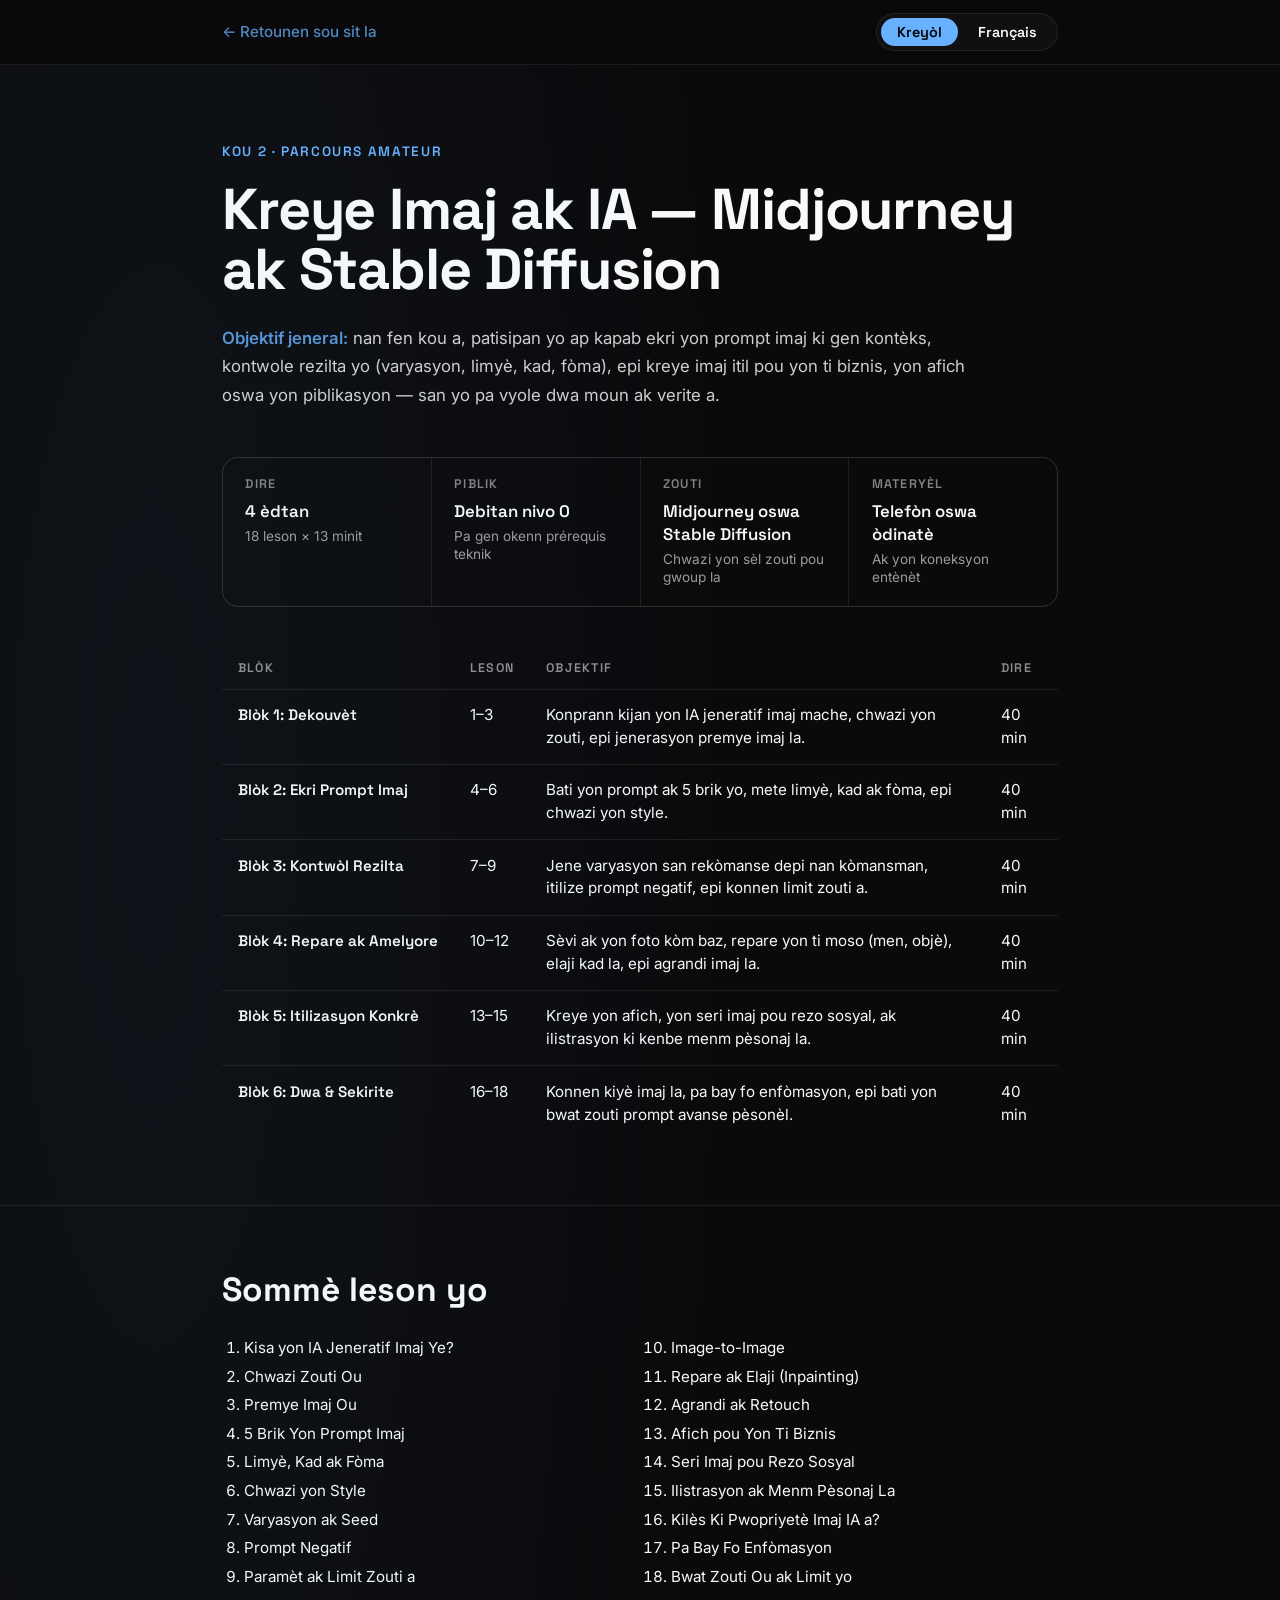
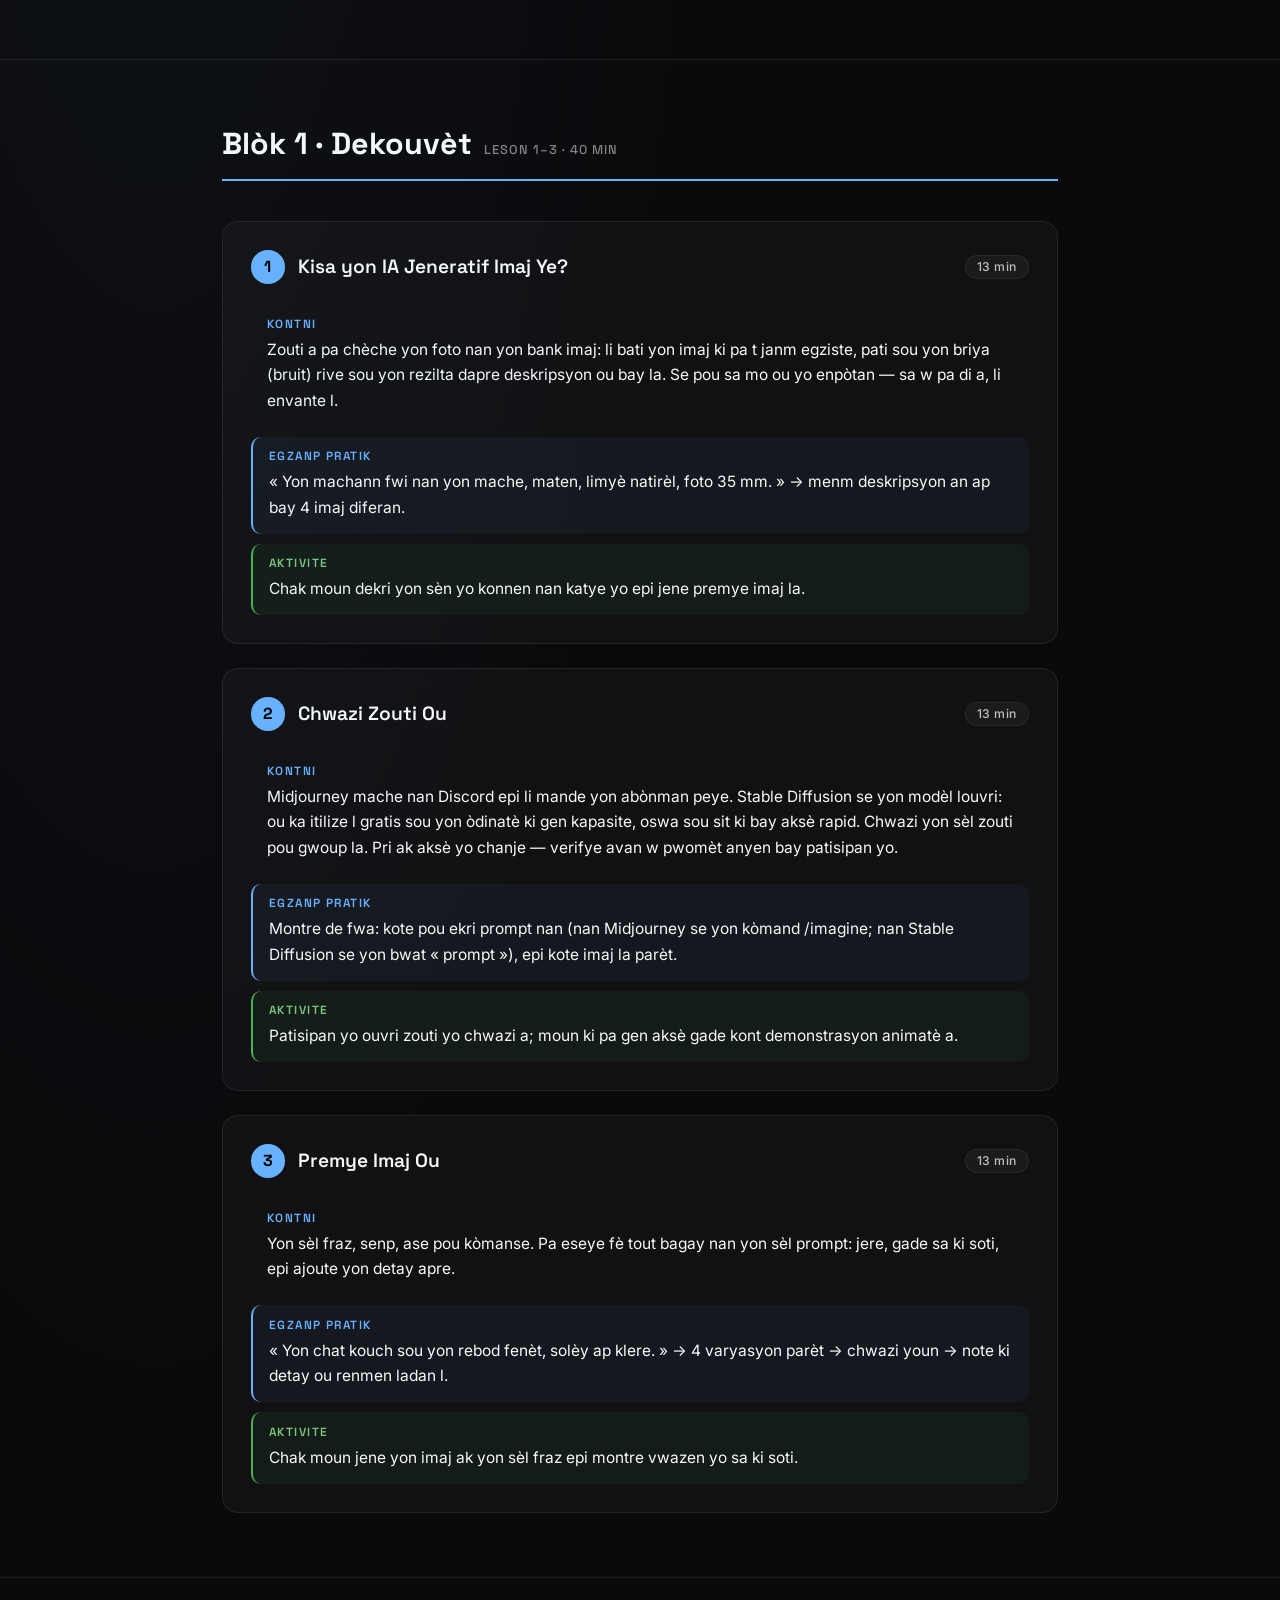
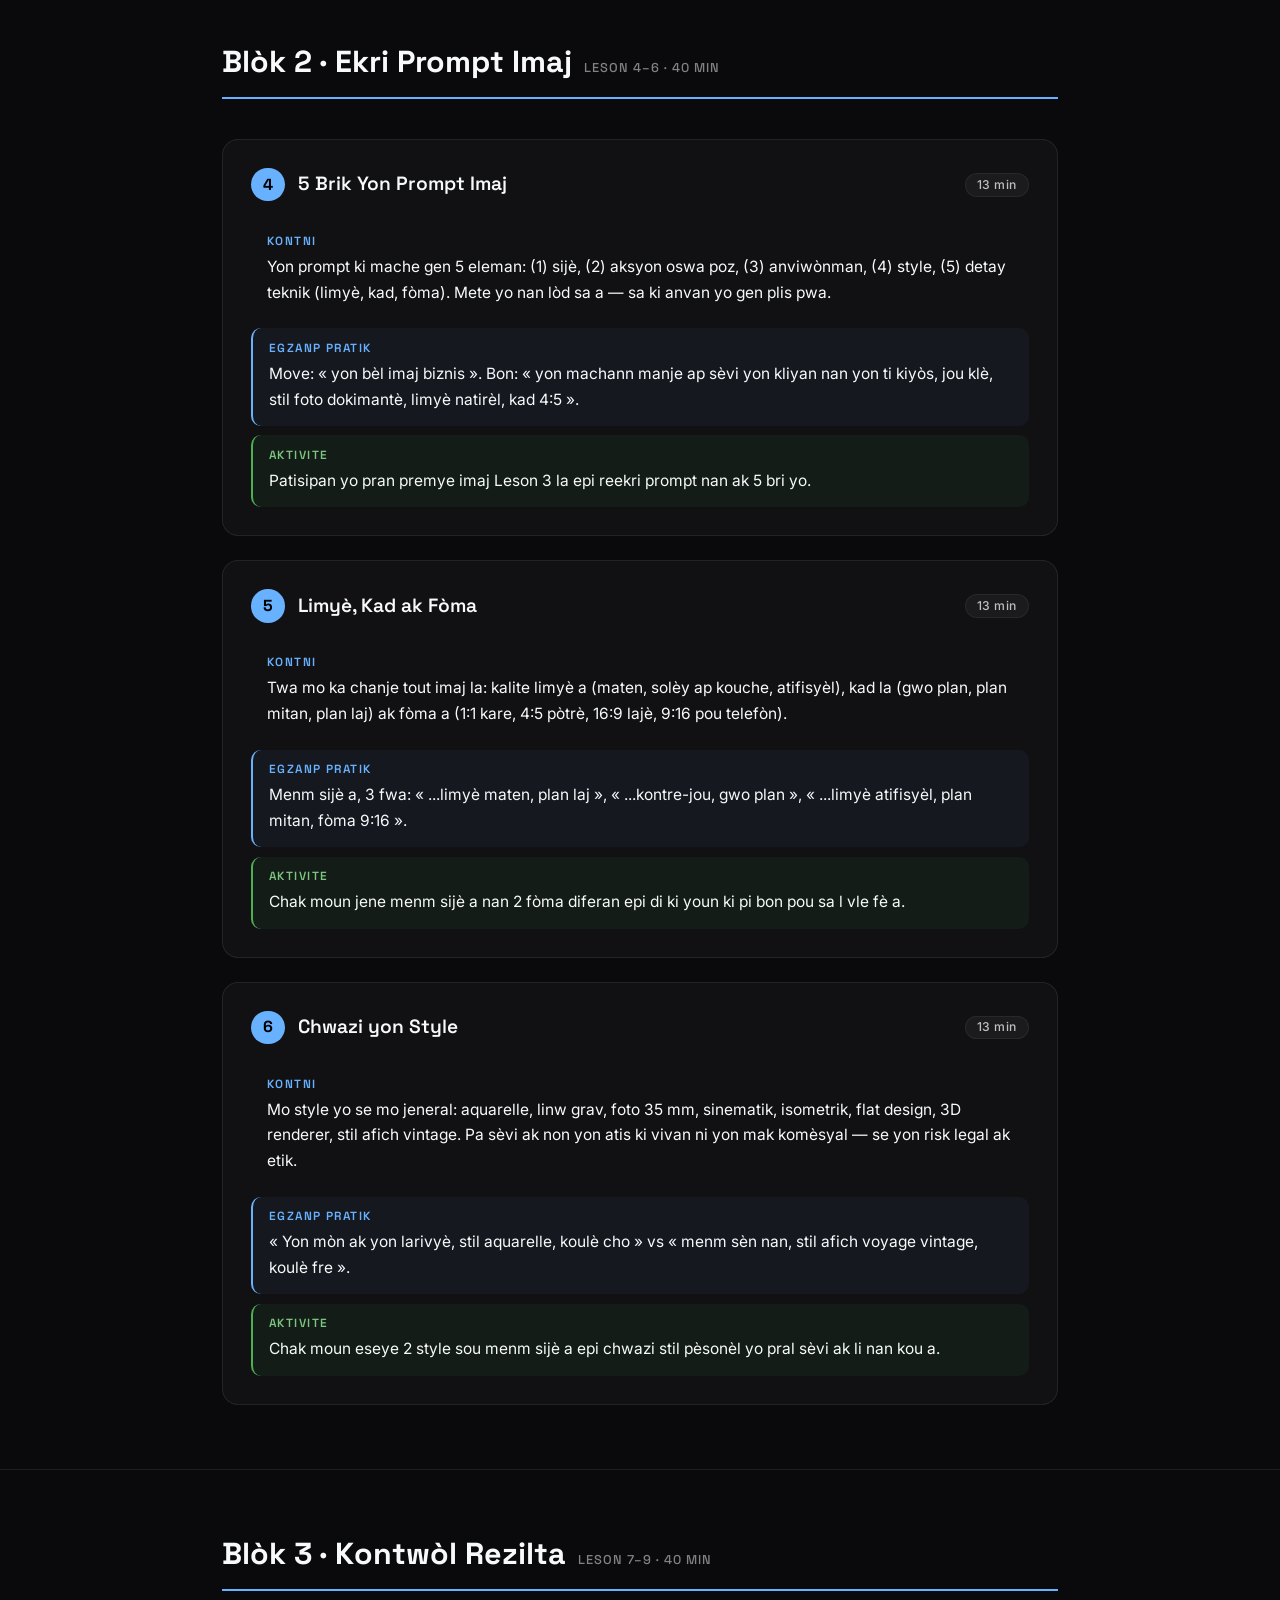
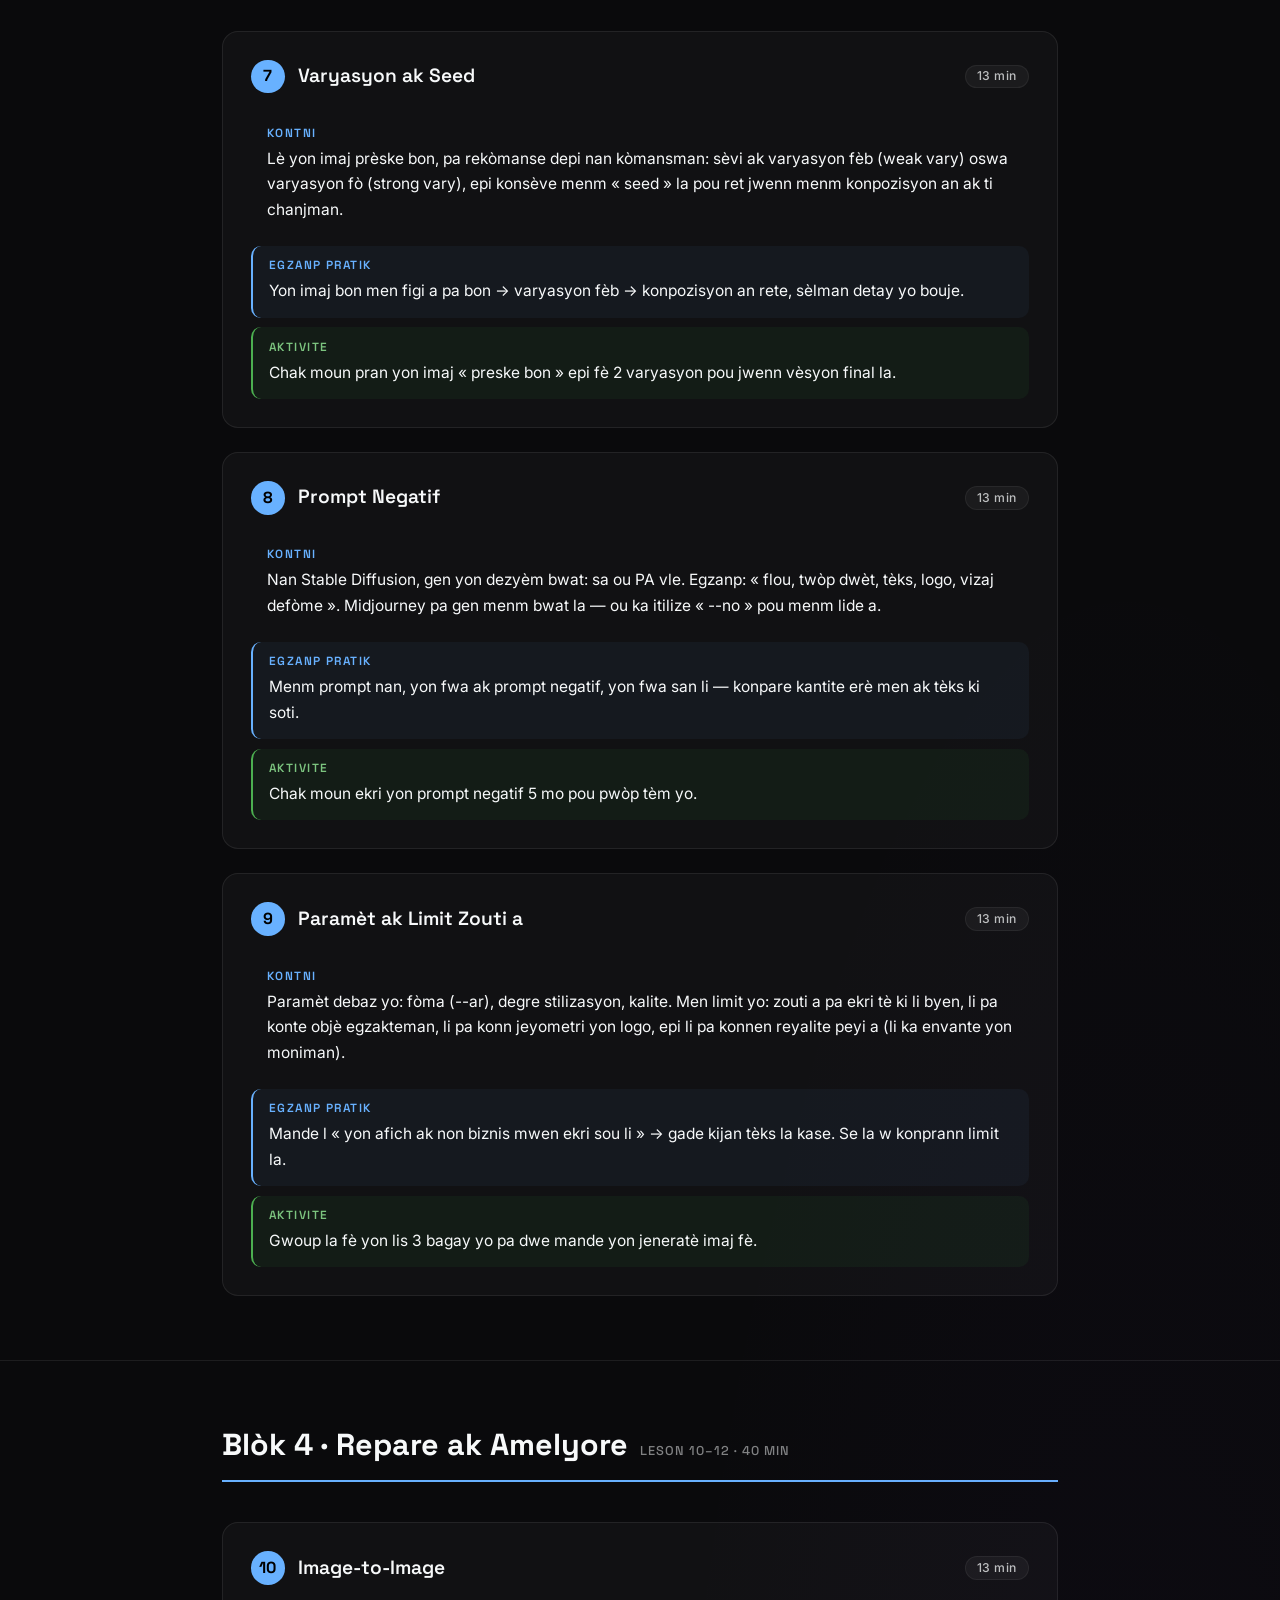
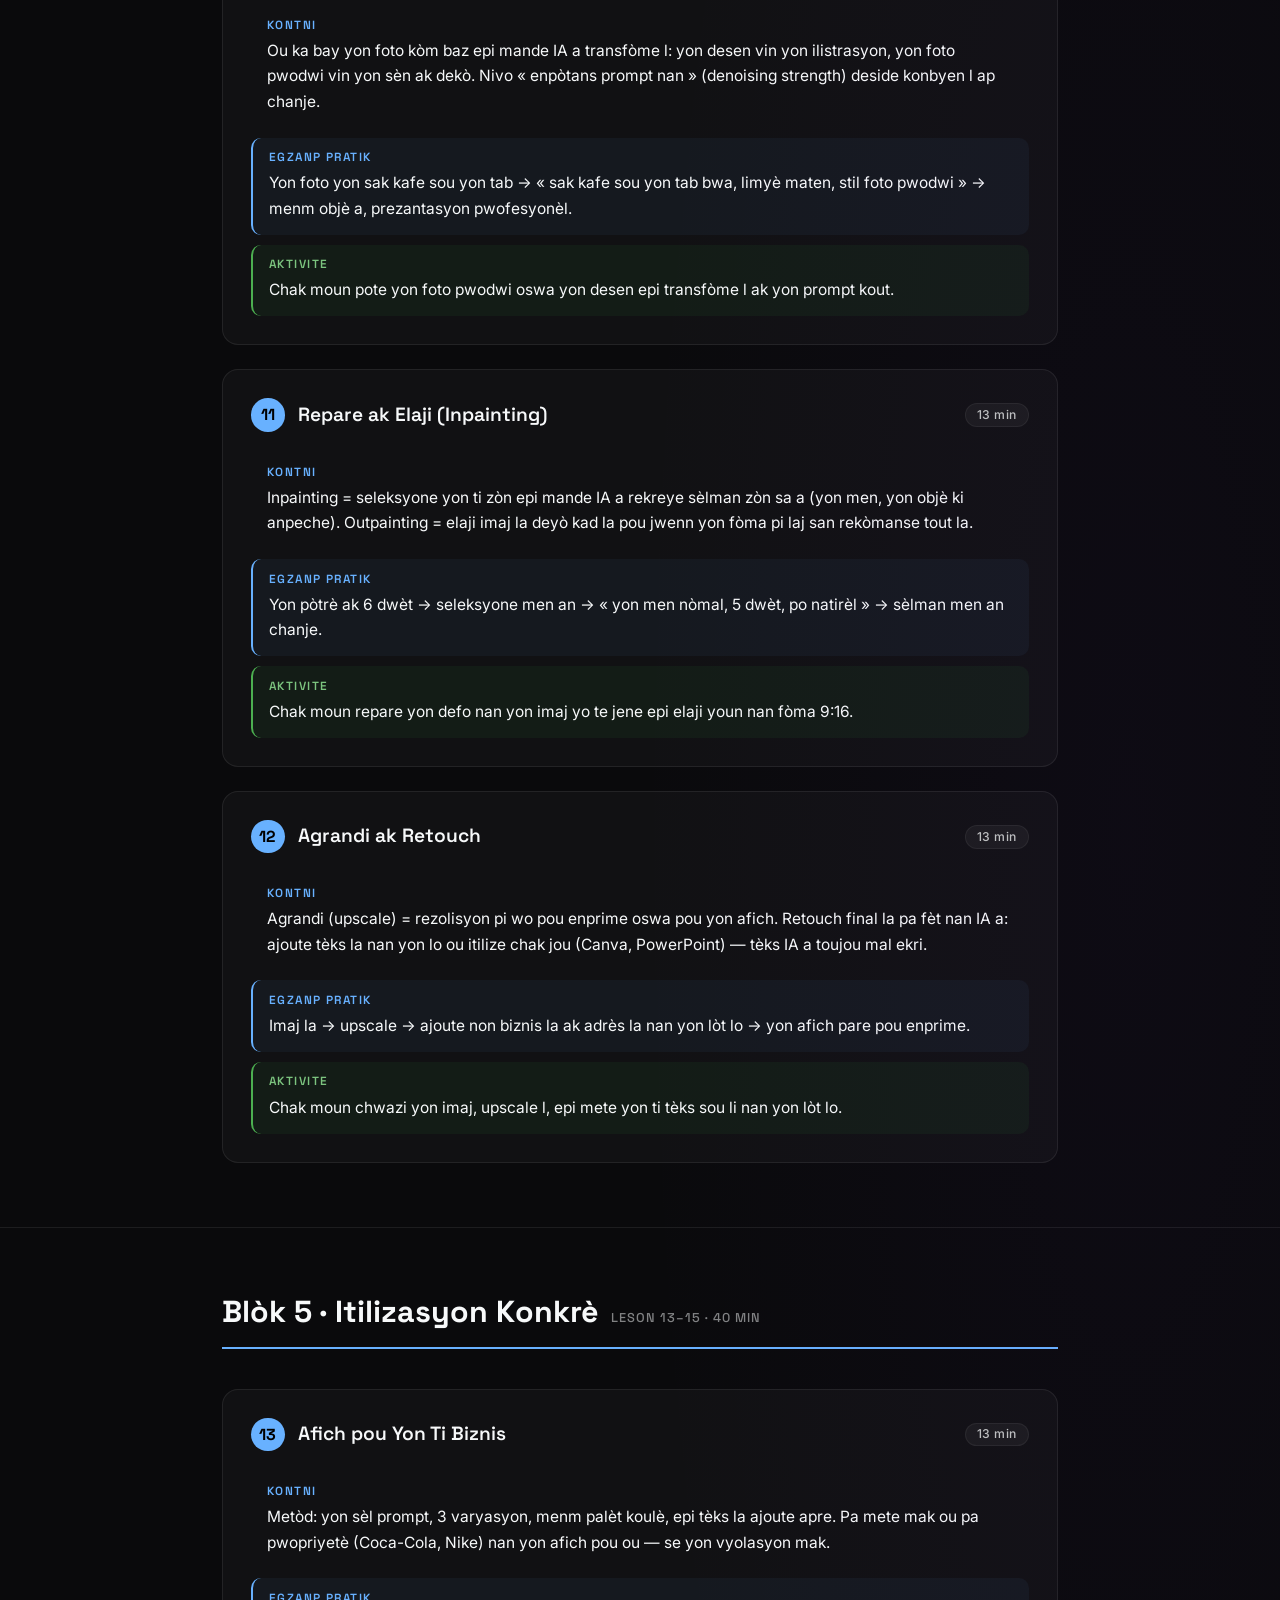
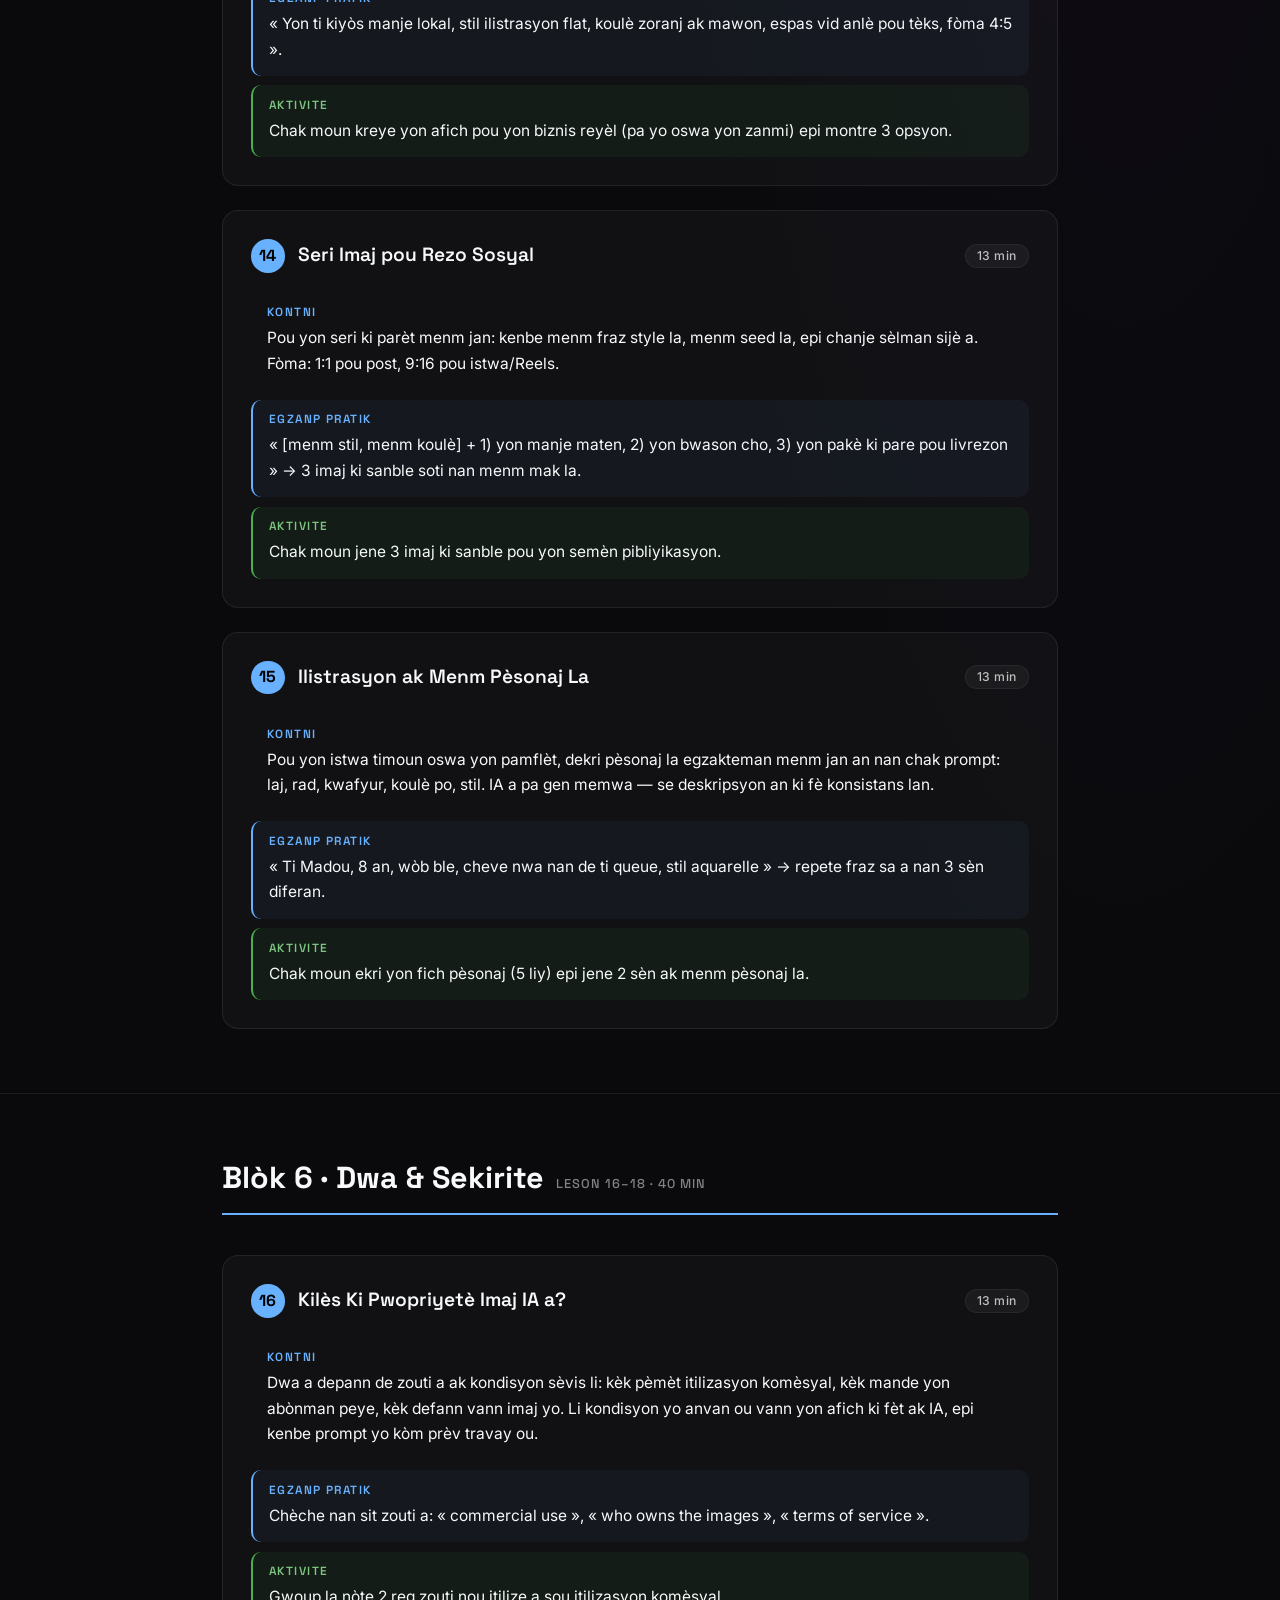
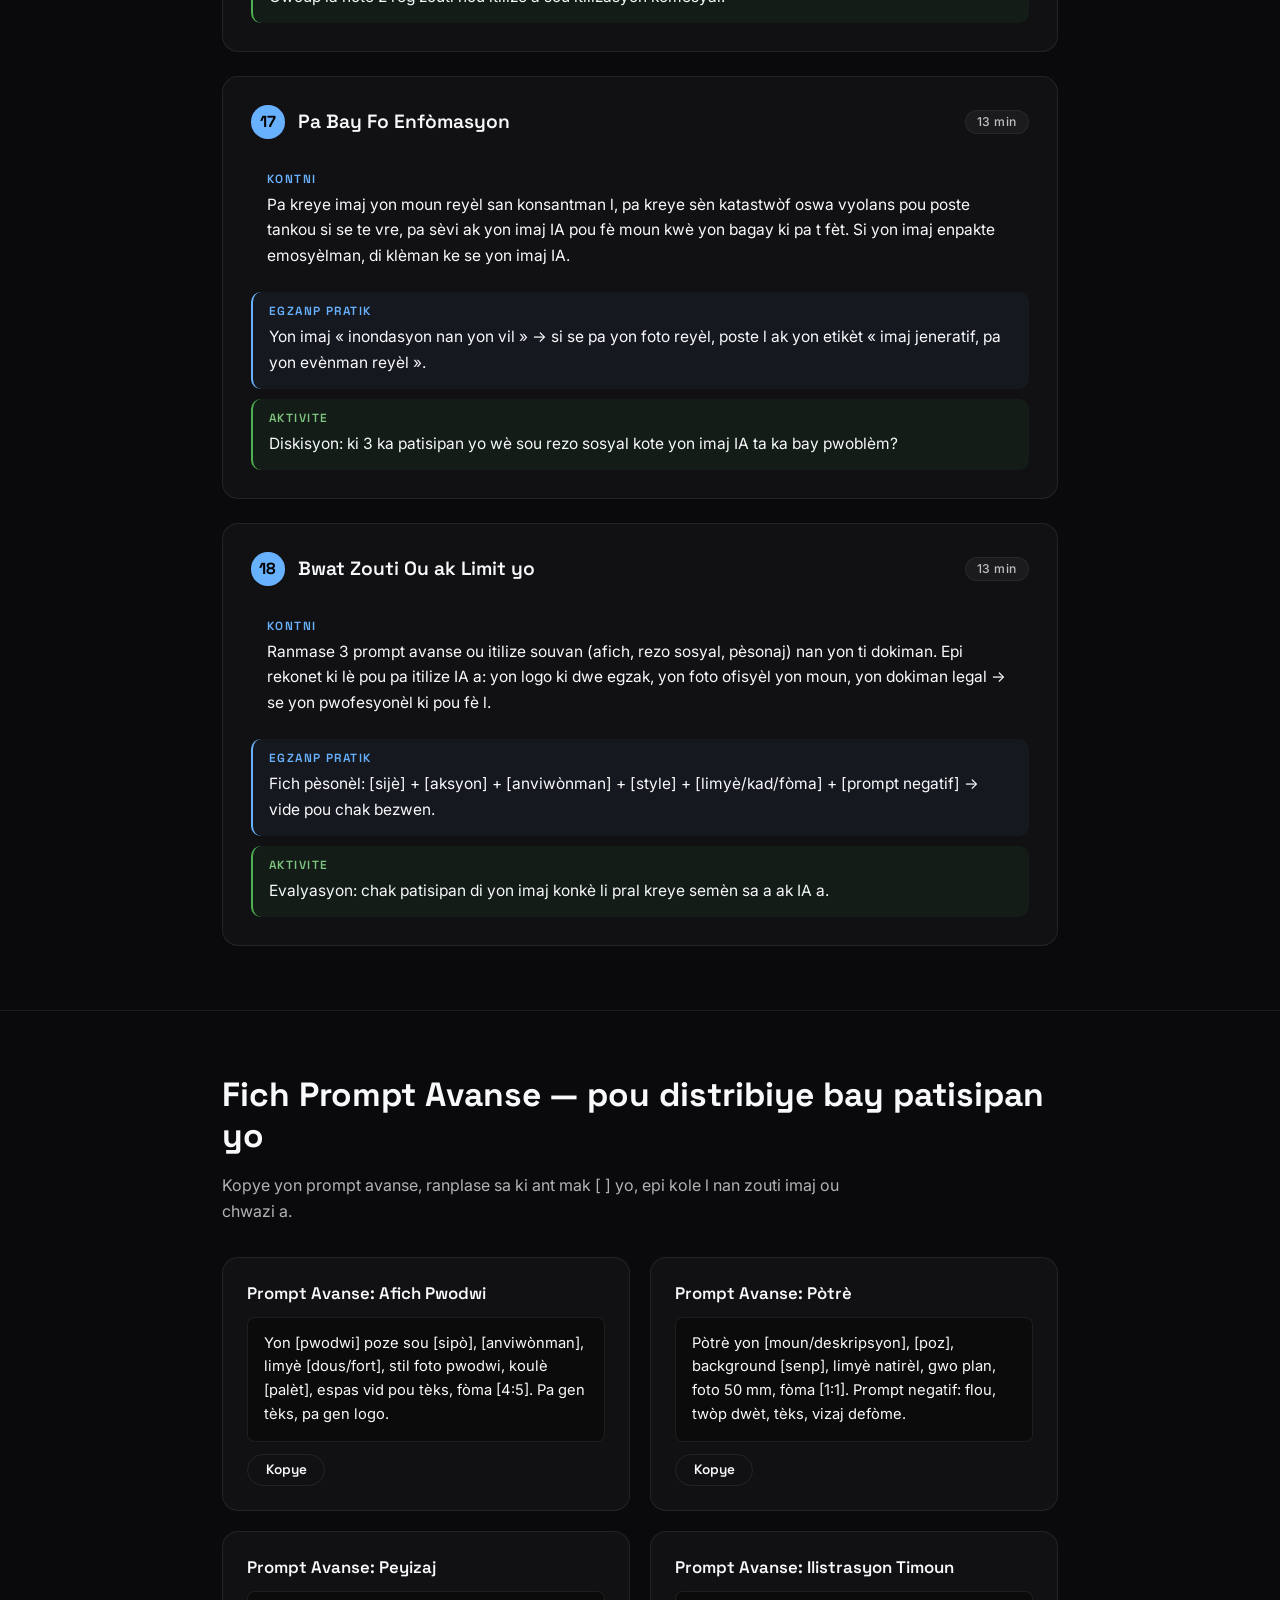
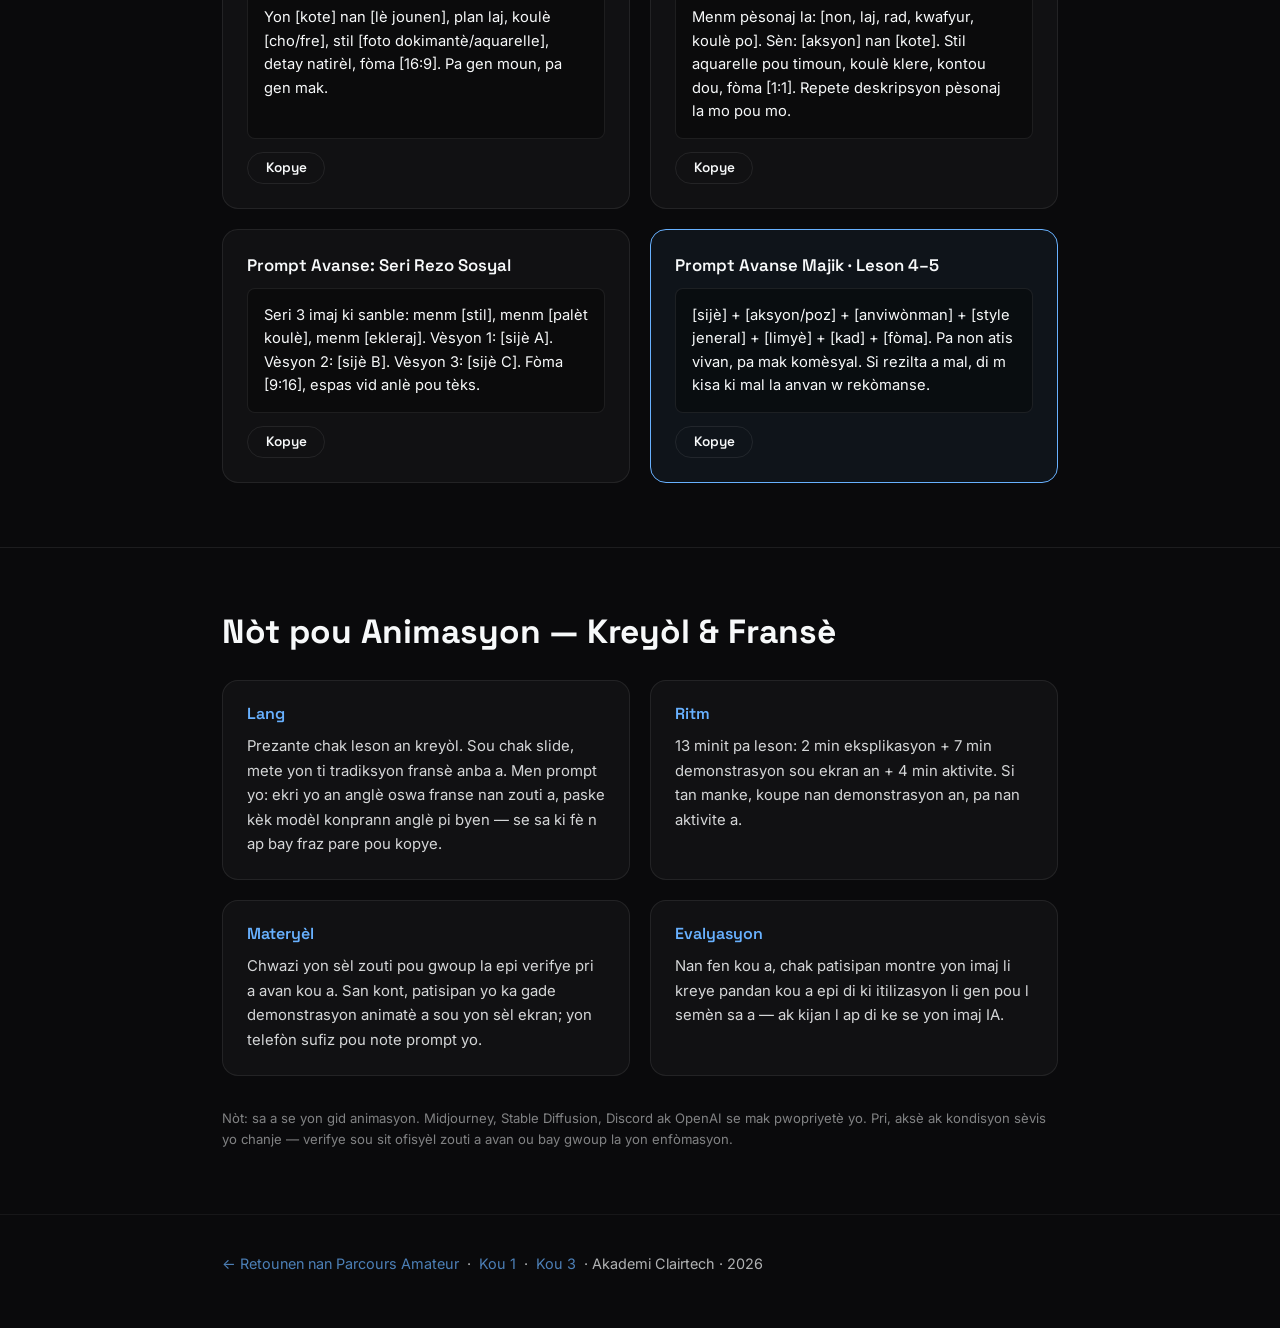
==== kou-ia-images.html @ 8dd295cf "Add bilingual course sheets for IA d'images and Automatisation No-Code Publishing the amateur track " ====
<!DOCTYPE html>
<html lang="ht">
<head>
    <meta charset="UTF-8">
    <meta name="viewport" content="width=device-width, initial-scale=1.0">
    <meta name="description" content="Kou Kreye Imaj ak IA — Midjourney ak Stable Diffusion: 18 leson, 4 èdtan, pou debitan nivo 0. Cours d'introduction à l'IA générative d'images en créole haïtien et en français.">
    <meta name="theme-color" content="#0a0a0c">
    <meta name="color-scheme" content="dark">
    <title>Kreye Imaj ak IA — Akademi Clairtech</title>
    <link rel="icon" type="image/svg+xml" href="assets/favicon.svg">
    <link rel="preconnect" href="https://fonts.googleapis.com">
    <link rel="preconnect" href="https://fonts.gstatic.com" crossorigin>
    <link href="https://fonts.googleapis.com/css2?family=Space+Grotesk:wght@400;500;600;700&family=Inter:wght@300;400;500;600&display=swap" rel="stylesheet">
    <link rel="stylesheet" href="styles.css">
    <link rel="stylesheet" href="course.css">
</head>
<body class="course-page">
    <a class="skip-link" href="#main">
        <span lang="ht">Ale dirèk nan kontni an</span>
        <span lang="fr">Aller au contenu</span>
    </a>

    <header class="course-topbar">
        <div class="course-wrap course-topbar-inner">
            <a class="course-back" href="./">
                <span lang="ht">← Retounen sou sit la</span>
                <span lang="fr">← Retour au site</span>
            </a>
            <div class="lang-switch" role="group" aria-label="Lang / Langue">
                <button type="button" class="lang-btn" data-lang="ht" aria-pressed="true">Kreyòl</button>
                <button type="button" class="lang-btn" data-lang="fr" aria-pressed="false">Français</button>
            </div>
        </div>
    </header>

    <main id="main" tabindex="-1">
        <!-- PREZANTASYON -->
        <section class="course-hero">
            <div class="course-wrap">
                <p class="course-kicker">
                    <span lang="ht">Kou 2 · Parcours Amateur</span>
                    <span lang="fr">Cours 2 · Parcours Amateur</span>
                </p>

                <h1 class="course-title">
                    <span lang="ht">Kreye Imaj ak IA — Midjourney ak Stable Diffusion</span>
                    <span lang="fr">IA Générative d'Images — Midjourney et Stable Diffusion</span>
                </h1>

                <p class="course-objective" lang="ht">
                    <strong>Objektif jeneral:</strong> nan fen kou a, patisipan yo ap kapab ekri yon prompt imaj ki gen
                    kontèks, kontwole rezilta yo (varyasyon, limyè, kad, fòma), epi kreye imaj itil pou yon ti biznis,
                    yon afich oswa yon piblikasyon — san yo pa vyole dwa moun ak verite a.
                </p>
                <p class="course-objective" lang="fr">
                    <strong>Objectif général :</strong> à la fin du cours, les participants savent écrire un prompt
                    d'image contextualisé, contrôler le résultat (variations, lumière, cadrage, format) et créer des
                    images utiles pour un petit commerce, une affiche ou une publication — sans violer les droits des
                    personnes ni la vérité.
                </p>

                <dl class="fact-grid">
                    <div class="fact">
                        <dt><span lang="ht">Dire</span><span lang="fr">Durée</span></dt>
                        <dd><span lang="ht">4 èdtan</span><span lang="fr">4 heures</span></dd>
                        <dd class="fact-sub"><span lang="ht">18 leson × 13 minit</span><span lang="fr">18 leçons × 13 minutes</span></dd>
                    </div>
                    <div class="fact">
                        <dt><span lang="ht">Piblik</span><span lang="fr">Public</span></dt>
                        <dd><span lang="ht">Debitan nivo 0</span><span lang="fr">Débutants, niveau 0</span></dd>
                        <dd class="fact-sub"><span lang="ht">Pa gen okenn prérequis teknik</span><span lang="fr">Aucun prérequis technique</span></dd>
                    </div>
                    <div class="fact">
                        <dt><span lang="ht">Zouti</span><span lang="fr">Outils</span></dt>
                        <dd><span lang="ht">Midjourney oswa Stable Diffusion</span><span lang="fr">Midjourney ou Stable Diffusion</span></dd>
                        <dd class="fact-sub"><span lang="ht">Chwazi yon sèl zouti pou gwoup la</span><span lang="fr">Un seul outil choisi pour le groupe</span></dd>
                    </div>
                    <div class="fact">
                        <dt><span lang="ht">Materyèl</span><span lang="fr">Matériel</span></dt>
                        <dd><span lang="ht">Telefòn oswa òdinatè</span><span lang="fr">Téléphone ou ordinateur</span></dd>
                        <dd class="fact-sub"><span lang="ht">Ak yon koneksyon entènèt</span><span lang="fr">Avec une connexion Internet</span></dd>
                    </div>
                </dl>

                <table class="plan-table">
                    <caption class="sr-only">
                        <span lang="ht">Estrikti jeneral kou a: 6 blòk, 18 leson, 240 minit</span>
                        <span lang="fr">Structure générale du cours : 6 blocs, 18 leçons, 240 minutes</span>
                    </caption>
                    <thead>
                        <tr>
                            <th scope="col"><span lang="ht">Blòk</span><span lang="fr">Bloc</span></th>
                            <th scope="col"><span lang="ht">Leson</span><span lang="fr">Leçons</span></th>
                            <th scope="col"><span lang="ht">Objektif</span><span lang="fr">Objectif</span></th>
                            <th scope="col"><span lang="ht">Dire</span><span lang="fr">Durée</span></th>
                        </tr>
                    </thead>
                    <tbody>
                        <tr>
                            <th scope="row"><span lang="ht">Blòk 1: Dekouvèt</span><span lang="fr">Bloc 1 : Découverte</span></th>
                            <td>1–3</td>
                            <td><span lang="ht">Konprann kijan yon IA jeneratif imaj mache, chwazi yon zouti, epi jenerasyon premye imaj la.</span><span lang="fr">Comprendre comment fonctionne une IA générative d'images, choisir un outil, générer la première image.</span></td>
                            <td>40 min</td>
                        </tr>
                        <tr>
                            <th scope="row"><span lang="ht">Blòk 2: Ekri Prompt Imaj</span><span lang="fr">Bloc 2 : Écrire le prompt</span></th>
                            <td>4–6</td>
                            <td><span lang="ht">Bati yon prompt ak 5 brik yo, mete limyè, kad ak fòma, epi chwazi yon style.</span><span lang="fr">Construire un prompt en 5 briques, ajouter lumière, cadrage et format, choisir un style.</span></td>
                            <td>40 min</td>
                        </tr>
                        <tr>
                            <th scope="row"><span lang="ht">Blòk 3: Kontwòl Rezilta</span><span lang="fr">Bloc 3 : Contrôler le résultat</span></th>
                            <td>7–9</td>
                            <td><span lang="ht">Jene varyasyon san rekòmanse depi nan kòmansman, itilize prompt negatif, epi konnen limit zouti a.</span><span lang="fr">Obtenir des variations sans repartir de zéro, utiliser le prompt négatif, connaître les limites de l'outil.</span></td>
                            <td>40 min</td>
                        </tr>
                        <tr>
                            <th scope="row"><span lang="ht">Blòk 4: Repare ak Amelyore</span><span lang="fr">Bloc 4 : Réparer et améliorer</span></th>
                            <td>10–12</td>
                            <td><span lang="ht">Sèvi ak yon foto kòm baz, repare yon ti moso (men, objè), elaji kad la, epi agrandi imaj la.</span><span lang="fr">Partir d'une photo, réparer une zone (mains, objet), élargir le cadre, agrandir l'image.</span></td>
                            <td>40 min</td>
                        </tr>
                        <tr>
                            <th scope="row"><span lang="ht">Blòk 5: Itilizasyon Konkrè</span><span lang="fr">Bloc 5 : Usages concrets</span></th>
                            <td>13–15</td>
                            <td><span lang="ht">Kreye yon afich, yon seri imaj pou rezo sosyal, ak ilistrasyon ki kenbe menm pèsonaj la.</span><span lang="fr">Créer une affiche, une série pour les réseaux sociaux, et des illustrations qui gardent le même personnage.</span></td>
                            <td>40 min</td>
                        </tr>
                        <tr>
                            <th scope="row"><span lang="ht">Blòk 6: Dwa &amp; Sekirite</span><span lang="fr">Bloc 6 : Droits &amp; sécurité</span></th>
                            <td>16–18</td>
                            <td><span lang="ht">Konnen kiyè imaj la, pa bay fo enfòmasyon, epi bati yon bwat zouti prompt avanse pèsonèl.</span><span lang="fr">Savoir à qui appartient l'image, ne pas désinformer, construire sa boîte à outils de prompts personnelle.</span></td>
                            <td>40 min</td>
                        </tr>
                    </tbody>
                </table>
            </div>
        </section>

        <!-- SOMMÈ -->
        <section class="course-section">
            <div class="course-wrap">
                <h2 class="course-h2">
                    <span lang="ht">Sommè leson yo</span>
                    <span lang="fr">Sommaire des leçons</span>
                </h2>
                <ol class="toc">
                    <li><a href="#lesson-1"><span lang="ht">Kisa yon IA Jeneratif Imaj Ye?</span><span lang="fr">Qu'est-ce qu'une IA générative d'images ?</span></a></li>
                    <li><a href="#lesson-2"><span lang="ht">Chwazi Zouti Ou</span><span lang="fr">Choisir son outil</span></a></li>
                    <li><a href="#lesson-3"><span lang="ht">Premye Imaj Ou</span><span lang="fr">Votre première image</span></a></li>
                    <li><a href="#lesson-4"><span lang="ht">5 Brik Yon Prompt Imaj</span><span lang="fr">Les 5 briques d'un prompt d'image</span></a></li>
                    <li><a href="#lesson-5"><span lang="ht">Limyè, Kad ak Fòma</span><span lang="fr">Lumière, cadrage et format</span></a></li>
                    <li><a href="#lesson-6"><span lang="ht">Chwazi yon Style</span><span lang="fr">Choisir un style</span></a></li>
                    <li><a href="#lesson-7"><span lang="ht">Varyasyon ak Seed</span><span lang="fr">Variations et seed</span></a></li>
                    <li><a href="#lesson-8"><span lang="ht">Prompt Negatif</span><span lang="fr">Prompt négatif</span></a></li>
                    <li><a href="#lesson-9"><span lang="ht">Paramèt ak Limit Zouti a</span><span lang="fr">Paramètres et limites de l'outil</span></a></li>
                    <li><a href="#lesson-10"><span lang="ht">Image-to-Image</span><span lang="fr">Image vers image</span></a></li>
                    <li><a href="#lesson-11"><span lang="ht">Repare ak Elaji (Inpainting)</span><span lang="fr">Réparer et élargir (inpainting)</span></a></li>
                    <li><a href="#lesson-12"><span lang="ht">Agrandi ak Retouch</span><span lang="fr">Agrandir et retoucher</span></a></li>
                    <li><a href="#lesson-13"><span lang="ht">Afich pou Yon Ti Biznis</span><span lang="fr">Affiche pour un petit commerce</span></a></li>
                    <li><a href="#lesson-14"><span lang="ht">Seri Imaj pou Rezo Sosyal</span><span lang="fr">Série d'images pour les réseaux</span></a></li>
                    <li><a href="#lesson-15"><span lang="ht">Ilistrasyon ak Menm Pèsonaj La</span><span lang="fr">Illustrations et constance du personnage</span></a></li>
                    <li><a href="#lesson-16"><span lang="ht">Kilès Ki Pwopriyetè Imaj IA a?</span><span lang="fr">À qui appartient l'image générée ?</span></a></li>
                    <li><a href="#lesson-17"><span lang="ht">Pa Bay Fo Enfòmasyon</span><span lang="fr">Ne pas désinformer</span></a></li>
                    <li><a href="#lesson-18"><span lang="ht">Bwat Zouti Ou ak Limit yo</span><span lang="fr">Boîte à outils et limites</span></a></li>
                </ol>
            </div>
        </section>

        <!-- BLÒK 1 -->
        <section class="course-section" id="block-1">
            <div class="course-wrap">
                <h2 class="block-title">
                    <span lang="ht">Blòk 1 · Dekouvèt</span>
                    <span lang="fr">Bloc 1 · Découverte</span>
                    <span class="block-meta"><span lang="ht">leson 1–3 · 40 min</span><span lang="fr">leçons 1–3 · 40 min</span></span>
                </h2>

                <article class="lesson" id="lesson-1">
                    <header class="lesson-head">
                        <span class="lesson-num" aria-hidden="true">1</span>
                        <h3><span lang="ht">Kisa yon IA Jeneratif Imaj Ye?</span><span lang="fr">Qu'est-ce qu'une IA générative d'images ?</span></h3>
                        <span class="lesson-time">13 min</span>
                    </header>
                    <div class="part">
                        <p class="part-label"><span lang="ht">Kontni</span><span lang="fr">Contenu</span></p>
                        <p lang="ht">Zouti a pa chèche yon foto nan yon bank imaj: li bati yon imaj ki pa t janm egziste, pati sou yon briya (bruit) rive sou yon rezilta dapre deskripsyon ou bay la. Se pou sa mo ou yo enpòtan — sa w pa di a, li envante l.</p>
                        <p lang="fr">L'outil ne cherche pas une photo dans une banque d'images : il construit une image qui n'a jamais existé, à partir d'un bruit jusqu'au résultat, selon la description que vous donnez. C'est pourquoi vos mots comptent — ce que vous ne dites pas, il l'invente.</p>
                    </div>
                    <div class="part part-example">
                        <p class="part-label"><span lang="ht">Egzanp pratik</span><span lang="fr">Exemple pratique</span></p>
                        <p lang="ht">« Yon machann fwi nan yon mache, maten, limyè natirèl, foto 35 mm. » → menm deskripsyon an ap bay 4 imaj diferan.</p>
                        <p lang="fr">« Une vendeuse de fruits au marché, le matin, lumière naturelle, photo 35 mm. » → la même description donne 4 images différentes.</p>
                    </div>
                    <div class="part part-activity">
                        <p class="part-label"><span lang="ht">Aktivite</span><span lang="fr">Activité</span></p>
                        <p lang="ht">Chak moun dekri yon sèn yo konnen nan katye yo epi jene premye imaj la.</p>
                        <p lang="fr">Chacun décrit une scène de son quartier et génère sa première image.</p>
                    </div>
                </article>

                <article class="lesson" id="lesson-2">
                    <header class="lesson-head">
                        <span class="lesson-num" aria-hidden="true">2</span>
                        <h3><span lang="ht">Chwazi Zouti Ou</span><span lang="fr">Choisir son outil</span></h3>
                        <span class="lesson-time">13 min</span>
                    </header>
                    <div class="part">
                        <p class="part-label"><span lang="ht">Kontni</span><span lang="fr">Contenu</span></p>
                        <p lang="ht">Midjourney mache nan Discord epi li mande yon abònman peye. Stable Diffusion se yon modèl louvri: ou ka itilize l gratis sou yon òdinatè ki gen kapasite, oswa sou sit ki bay aksè rapid. Chwazi yon sèl zouti pou gwoup la. Pri ak aksè yo chanje — verifye avan w pwomèt anyen bay patisipan yo.</p>
                        <p lang="fr">Midjourney fonctionne dans Discord et demande un abonnement payant. Stable Diffusion est un modèle ouvert : gratuit sur un ordinateur assez puissant, ou accessible via des sites en ligne. Choisissez un seul outil pour le groupe. Les prix et les accès changent — vérifiez avant de promettre quoi que ce soit aux participants.</p>
                    </div>
                    <div class="part part-example">
                        <p class="part-label"><span lang="ht">Egzanp pratik</span><span lang="fr">Exemple pratique</span></p>
                        <p lang="ht">Montre de fwa: kote pou ekri prompt nan (nan Midjourney se yon kòmand /imagine; nan Stable Diffusion se yon bwat « prompt »), epi kote imaj la parèt.</p>
                        <p lang="fr">Montrez deux fois : où écrire le prompt (dans Midjourney une commande /imagine ; dans Stable Diffusion une boîte « prompt ») et où l'image apparaît.</p>
                    </div>
                    <div class="part part-activity">
                        <p class="part-label"><span lang="ht">Aktivite</span><span lang="fr">Activité</span></p>
                        <p lang="ht">Patisipan yo ouvri zouti yo chwazi a; moun ki pa gen aksè gade kont demonstrasyon animatè a.</p>
                        <p lang="fr">Les participants ouvrent l'outil choisi ; ceux qui n'ont pas d'accès regardent le compte de démonstration de l'animateur.</p>
                    </div>
                </article>

                <article class="lesson" id="lesson-3">
                    <header class="lesson-head">
                        <span class="lesson-num" aria-hidden="true">3</span>
                        <h3><span lang="ht">Premye Imaj Ou</span><span lang="fr">Votre première image</span></h3>
                        <span class="lesson-time">13 min</span>
                    </header>
                    <div class="part">
                        <p class="part-label"><span lang="ht">Kontni</span><span lang="fr">Contenu</span></p>
                        <p lang="ht">Yon sèl fraz, senp, ase pou kòmanse. Pa eseye fè tout bagay nan yon sèl prompt: jere, gade sa ki soti, epi ajoute yon detay apre.</p>
                        <p lang="fr">Une seule phrase simple suffit pour commencer. N'essayez pas de tout mettre dans un prompt : générez, regardez le résultat, puis ajoutez un détail.</p>
                    </div>
                    <div class="part part-example">
                        <p class="part-label"><span lang="ht">Egzanp pratik</span><span lang="fr">Exemple pratique</span></p>
                        <p lang="ht">« Yon chat kouch sou yon rebod fenèt, solèy ap klere. » → 4 varyasyon parèt → chwazi youn → note ki detay ou renmen ladan l.</p>
                        <p lang="fr">« Un chat couché sur un rebord de fenêtre, au soleil. » → 4 variations apparaissent → on en choisit une → on note le détail qu'on aime.</p>
                    </div>
                    <div class="part part-activity">
                        <p class="part-label"><span lang="ht">Aktivite</span><span lang="fr">Activité</span></p>
                        <p lang="ht">Chak moun jene yon imaj ak yon sèl fraz epi montre vwazen yo sa ki soti.</p>
                        <p lang="fr">Chacun génère une image en une seule phrase et montre le résultat à son voisin.</p>
                    </div>
                </article>
            </div>
        </section>

        <!-- BLÒK 2 -->
        <section class="course-section" id="block-2">
            <div class="course-wrap">
                <h2 class="block-title">
                    <span lang="ht">Blòk 2 · Ekri Prompt Imaj</span>
                    <span lang="fr">Bloc 2 · Écrire le prompt</span>
                    <span class="block-meta"><span lang="ht">leson 4–6 · 40 min</span><span lang="fr">leçons 4–6 · 40 min</span></span>
                </h2>

                <article class="lesson" id="lesson-4">
                    <header class="lesson-head">
                        <span class="lesson-num" aria-hidden="true">4</span>
                        <h3><span lang="ht">5 Brik Yon Prompt Imaj</span><span lang="fr">Les 5 briques d'un prompt d'image</span></h3>
                        <span class="lesson-time">13 min</span>
                    </header>
                    <div class="part">
                        <p class="part-label"><span lang="ht">Kontni</span><span lang="fr">Contenu</span></p>
                        <p lang="ht">Yon prompt ki mache gen 5 eleman: (1) sijè, (2) aksyon oswa poz, (3) anviwònman, (4) style, (5) detay teknik (limyè, kad, fòma). Mete yo nan lòd sa a — sa ki anvan yo gen plis pwa.</p>
                        <p lang="fr">Un prompt qui fonctionne a 5 éléments : (1) sujet, (2) action ou pose, (3) environnement, (4) style, (5) détails techniques (lumière, cadrage, format). Gardez cet ordre — ce qui vient avant a plus de poids.</p>
                    </div>
                    <div class="part part-example">
                        <p class="part-label"><span lang="ht">Egzanp pratik</span><span lang="fr">Exemple pratique</span></p>
                        <p lang="ht">Move: « yon bèl imaj biznis ». Bon: « yon machann manje ap sèvi yon kliyan nan yon ti kiyòs, jou klè, stil foto dokimantè, limyè natirèl, kad 4:5 ».</p>
                        <p lang="fr">Mauvais : « une belle image de business ». Bon : « une vendeuse de nourriture servant un client dans une petite échoppe, jour clair, style photo documentaire, lumière naturelle, cadrage 4:5 ».</p>
                    </div>
                    <div class="part part-activity">
                        <p class="part-label"><span lang="ht">Aktivite</span><span lang="fr">Activité</span></p>
                        <p lang="ht">Patisipan yo pran premye imaj Leson 3 la epi reekri prompt nan ak 5 bri yo.</p>
                        <p lang="fr">Les participants reprennent l'image de la leçon 3 et réécrivent le prompt avec les 5 briques.</p>
                    </div>
                </article>

                <article class="lesson" id="lesson-5">
                    <header class="lesson-head">
                        <span class="lesson-num" aria-hidden="true">5</span>
                        <h3><span lang="ht">Limyè, Kad ak Fòma</span><span lang="fr">Lumière, cadrage et format</span></h3>
                        <span class="lesson-time">13 min</span>
                    </header>
                    <div class="part">
                        <p class="part-label"><span lang="ht">Kontni</span><span lang="fr">Contenu</span></p>
                        <p lang="ht">Twa mo ka chanje tout imaj la: kalite limyè a (maten, solèy ap kouche, atifisyèl), kad la (gwo plan, plan mitan, plan laj) ak fòma a (1:1 kare, 4:5 pòtrè, 16:9 lajè, 9:16 pou telefòn).</p>
                        <p lang="fr">Trois mots peuvent changer toute l'image : la lumière (matin, contre-jour, artificielle), le cadrage (gros plan, plan moyen, plan large) et le format (1:1 carré, 4:5 portrait, 16:9 large, 9:16 pour téléphone).</p>
                    </div>
                    <div class="part part-example">
                        <p class="part-label"><span lang="ht">Egzanp pratik</span><span lang="fr">Exemple pratique</span></p>
                        <p lang="ht">Menm sijè a, 3 fwa: « ...limyè maten, plan laj », « ...kontre-jou, gwo plan », « ...limyè atifisyèl, plan mitan, fòma 9:16 ».</p>
                        <p lang="fr">Même sujet, 3 fois : « ... lumière du matin, plan large », « ... contre-jour, gros plan », « ... lumière artificielle, plan moyen, format 9:16 ».</p>
                    </div>
                    <div class="part part-activity">
                        <p class="part-label"><span lang="ht">Aktivite</span><span lang="fr">Activité</span></p>
                        <p lang="ht">Chak moun jene menm sijè a nan 2 fòma diferan epi di ki youn ki pi bon pou sa l vle fè a.</p>
                        <p lang="fr">Chacun génère le même sujet en 2 formats différents et dit lequel convient à son usage.</p>
                    </div>
                </article>

                <article class="lesson" id="lesson-6">
                    <header class="lesson-head">
                        <span class="lesson-num" aria-hidden="true">6</span>
                        <h3><span lang="ht">Chwazi yon Style</span><span lang="fr">Choisir un style</span></h3>
                        <span class="lesson-time">13 min</span>
                    </header>
                    <div class="part">
                        <p class="part-label"><span lang="ht">Kontni</span><span lang="fr">Contenu</span></p>
                        <p lang="ht">Mo style yo se mo jeneral: aquarelle, linw grav, foto 35 mm, sinematik, isometrik, flat design, 3D renderer, stil afich vintage. Pa sèvi ak non yon atis ki vivan ni yon mak komèsyal — se yon risk legal ak etik.</p>
                        <p lang="fr">Les mots de style sont des mots généraux : aquarelle, gravure sur bois, photo 35 mm, cinématique, isométrique, flat design, rendu 3D, style affiche vintage. N'utilisez pas le nom d'un artiste vivant ni une marque commerciale — risque juridique et éthique.</p>
                    </div>
                    <div class="part part-example">
                        <p class="part-label"><span lang="ht">Egzanp pratik</span><span lang="fr">Exemple pratique</span></p>
                        <p lang="ht">« Yon mòn ak yon larivyè, stil aquarelle, koulè cho » vs « menm sèn nan, stil afich voyage vintage, koulè fre ».</p>
                        <p lang="fr">« Une montagne et une rivière, style aquarelle, tons chauds » contre « la même scène, style affiche de voyage vintage, tons froids ».</p>
                    </div>
                    <div class="part part-activity">
                        <p class="part-label"><span lang="ht">Aktivite</span><span lang="fr">Activité</span></p>
                        <p lang="ht">Chak moun eseye 2 style sou menm sijè a epi chwazi stil pèsonèl yo pral sèvi ak li nan kou a.</p>
                        <p lang="fr">Chacun essaie 2 styles sur le même sujet et choisit le style qu'il gardera pour la suite du cours.</p>
                    </div>
                </article>
            </div>
        </section>

        <!-- BLÒK 3 -->
        <section class="course-section" id="block-3">
            <div class="course-wrap">
                <h2 class="block-title">
                    <span lang="ht">Blòk 3 · Kontwòl Rezilta</span>
                    <span lang="fr">Bloc 3 · Contrôler le résultat</span>
                    <span class="block-meta"><span lang="ht">leson 7–9 · 40 min</span><span lang="fr">leçons 7–9 · 40 min</span></span>
                </h2>

                <article class="lesson" id="lesson-7">
                    <header class="lesson-head">
                        <span class="lesson-num" aria-hidden="true">7</span>
                        <h3><span lang="ht">Varyasyon ak Seed</span><span lang="fr">Variations et seed</span></h3>
                        <span class="lesson-time">13 min</span>
                    </header>
                    <div class="part">
                        <p class="part-label"><span lang="ht">Kontni</span><span lang="fr">Contenu</span></p>
                        <p lang="ht">Lè yon imaj prèske bon, pa rekòmanse depi nan kòmansman: sèvi ak varyasyon fèb (weak vary) oswa varyasyon fò (strong vary), epi konsève menm « seed » la pou ret jwenn menm konpozisyon an ak ti chanjman.</p>
                        <p lang="fr">Quand une image est presque bonne, ne repartez pas de zéro : utilisez la variation faible ou forte, et gardez la même « seed » pour retrouver la même composition avec de petits changements.</p>
                    </div>
                    <div class="part part-example">
                        <p class="part-label"><span lang="ht">Egzanp pratik</span><span lang="fr">Exemple pratique</span></p>
                        <p lang="ht">Yon imaj bon men figi a pa bon → varyasyon fèb → konpozisyon an rete, sèlman detay yo bouje.</p>
                        <p lang="fr">Image bonne mais visage raté → variation faible → la composition reste, seuls les détails bougent.</p>
                    </div>
                    <div class="part part-activity">
                        <p class="part-label"><span lang="ht">Aktivite</span><span lang="fr">Activité</span></p>
                        <p lang="ht">Chak moun pran yon imaj « preske bon » epi fè 2 varyasyon pou jwenn vèsyon final la.</p>
                        <p lang="fr">Chacun prend une image « presque bonne » et fait 2 variations pour obtenir la version finale.</p>
                    </div>
                </article>

                <article class="lesson" id="lesson-8">
                    <header class="lesson-head">
                        <span class="lesson-num" aria-hidden="true">8</span>
                        <h3><span lang="ht">Prompt Negatif</span><span lang="fr">Prompt négatif</span></h3>
                        <span class="lesson-time">13 min</span>
                    </header>
                    <div class="part">
                        <p class="part-label"><span lang="ht">Kontni</span><span lang="fr">Contenu</span></p>
                        <p lang="ht">Nan Stable Diffusion, gen yon dezyèm bwat: sa ou PA vle. Egzanp: « flou, twòp dwèt, tèks, logo, vizaj defòme ». Midjourney pa gen menm bwat la — ou ka itilize « --no » pou menm lide a.</p>
                        <p lang="fr">Dans Stable Diffusion, il y a une deuxième boîte : ce que vous ne voulez PAS. Exemple : « flou, doigts en trop, texte, logo, visage déformé ». Midjourney n'a pas cette boîte — on utilise « --no » pour la même idée.</p>
                    </div>
                    <div class="part part-example">
                        <p class="part-label"><span lang="ht">Egzanp pratik</span><span lang="fr">Exemple pratique</span></p>
                        <p lang="ht">Menm prompt nan, yon fwa ak prompt negatif, yon fwa san li — konpare kantite erè men ak tèks ki soti.</p>
                        <p lang="fr">Même prompt, une fois avec le négatif, une fois sans — comparez les erreurs de mains et le texte parasite.</p>
                    </div>
                    <div class="part part-activity">
                        <p class="part-label"><span lang="ht">Aktivite</span><span lang="fr">Activité</span></p>
                        <p lang="ht">Chak moun ekri yon prompt negatif 5 mo pou pwòp tèm yo.</p>
                        <p lang="fr">Chacun écrit un prompt négatif de 5 mots adapté à son sujet.</p>
                    </div>
                </article>

                <article class="lesson" id="lesson-9">
                    <header class="lesson-head">
                        <span class="lesson-num" aria-hidden="true">9</span>
                        <h3><span lang="ht">Paramèt ak Limit Zouti a</span><span lang="fr">Paramètres et limites de l'outil</span></h3>
                        <span class="lesson-time">13 min</span>
                    </header>
                    <div class="part">
                        <p class="part-label"><span lang="ht">Kontni</span><span lang="fr">Contenu</span></p>
                        <p lang="ht">Paramèt debaz yo: fòma (--ar), degre stilizasyon, kalite. Men limit yo: zouti a pa ekri tè ki li byen, li pa konte objè egzakteman, li pa konn jeyometri yon logo, epi li pa konnen reyalite peyi a (li ka envante yon moniman).</p>
                        <p lang="fr">Paramètres de base : format (--ar), degré de stylisation, qualité. Mais les limites sont claires : l'outil n'écrit pas de texte lisible, ne compte pas les objets exactement, ne maîtrise pas la géométrie d'un logo, et peut inventer la réalité (un monument imaginaire).</p>
                    </div>
                    <div class="part part-example">
                        <p class="part-label"><span lang="ht">Egzanp pratik</span><span lang="fr">Exemple pratique</span></p>
                        <p lang="ht">Mande l « yon afich ak non biznis mwen ekri sou li » → gade kijan tèks la kase. Se la w konprann limit la.</p>
                        <p lang="fr">Demander « une affiche avec le nom de mon commerce écrit dessus » → voir le texte cassé. C'est là qu'on comprend la limite.</p>
                    </div>
                    <div class="part part-activity">
                        <p class="part-label"><span lang="ht">Aktivite</span><span lang="fr">Activité</span></p>
                        <p lang="ht">Gwoup la fè yon lis 3 bagay yo pa dwe mande yon jeneratè imaj fè.</p>
                        <p lang="fr">Le groupe écrit une liste de 3 choses à ne pas demander à un générateur d'images.</p>
                    </div>
                </article>
            </div>
        </section>

        <!-- BLÒK 4 -->
        <section class="course-section" id="block-4">
            <div class="course-wrap">
                <h2 class="block-title">
                    <span lang="ht">Blòk 4 · Repare ak Amelyore</span>
                    <span lang="fr">Bloc 4 · Réparer et améliorer</span>
                    <span class="block-meta"><span lang="ht">leson 10–12 · 40 min</span><span lang="fr">leçons 10–12 · 40 min</span></span>
                </h2>

                <article class="lesson" id="lesson-10">
                    <header class="lesson-head">
                        <span class="lesson-num" aria-hidden="true">10</span>
                        <h3><span lang="ht">Image-to-Image</span><span lang="fr">Image vers image</span></h3>
                        <span class="lesson-time">13 min</span>
                    </header>
                    <div class="part">
                        <p class="part-label"><span lang="ht">Kontni</span><span lang="fr">Contenu</span></p>
                        <p lang="ht">Ou ka bay yon foto kòm baz epi mande IA a transfòme l: yon desen vin yon ilistrasyon, yon foto pwodwi vin yon sèn ak dekò. Nivo « enpòtans prompt nan » (denoising strength) deside konbyen l ap chanje.</p>
                        <p lang="fr">Vous pouvez donner une photo comme base et demander à l'IA de la transformer : un croquis devient illustration, une photo de produit devient une scène décorée. Le réglage de force (denoising strength) décide à quel point l'image change.</p>
                    </div>
                    <div class="part part-example">
                        <p class="part-label"><span lang="ht">Egzanp pratik</span><span lang="fr">Exemple pratique</span></p>
                        <p lang="ht">Yon foto yon sak kafe sou yon tab → « sak kafe sou yon tab bwa, limyè maten, stil foto pwodwi » → menm objè a, prezantasyon pwofesyonèl.</p>
                        <p lang="fr">Photo d'un sac de café sur une table → « sac de café sur table en bois, lumière du matin, photo produit » → même objet, présentation professionnelle.</p>
                    </div>
                    <div class="part part-activity">
                        <p class="part-label"><span lang="ht">Aktivite</span><span lang="fr">Activité</span></p>
                        <p lang="ht">Chak moun pote yon foto pwodwi oswa yon desen epi transfòme l ak yon prompt kout.</p>
                        <p lang="fr">Chacun apporte une photo de produit ou un dessin et le transforme avec un prompt court.</p>
                    </div>
                </article>

                <article class="lesson" id="lesson-11">
                    <header class="lesson-head">
                        <span class="lesson-num" aria-hidden="true">11</span>
                        <h3><span lang="ht">Repare ak Elaji (Inpainting)</span><span lang="fr">Réparer et élargir (inpainting)</span></h3>
                        <span class="lesson-time">13 min</span>
                    </header>
                    <div class="part">
                        <p class="part-label"><span lang="ht">Kontni</span><span lang="fr">Contenu</span></p>
                        <p lang="ht">Inpainting = seleksyone yon ti zòn epi mande IA a rekreye sèlman zòn sa a (yon men, yon objè ki anpeche). Outpainting = elaji imaj la deyò kad la pou jwenn yon fòma pi laj san rekòmanse tout la.</p>
                        <p lang="fr">Inpainting = sélectionner une petite zone et demander à l'IA de ne recréer que cette zone (une main, un objet gênant). Outpainting = étendre l'image hors du cadre pour obtenir un format plus large sans tout relancer.</p>
                    </div>
                    <div class="part part-example">
                        <p class="part-label"><span lang="ht">Egzanp pratik</span><span lang="fr">Exemple pratique</span></p>
                        <p lang="ht">Yon pòtrè ak 6 dwèt → seleksyone men an → « yon men nòmal, 5 dwèt, po natirèl » → sèlman men an chanje.</p>
                        <p lang="fr">Portrait à 6 doigts → sélectionner la main → « main naturelle à 5 doigts, peau réaliste » → seule la main change.</p>
                    </div>
                    <div class="part part-activity">
                        <p class="part-label"><span lang="ht">Aktivite</span><span lang="fr">Activité</span></p>
                        <p lang="ht">Chak moun repare yon defo nan yon imaj yo te jene epi elaji youn nan fòma 9:16.</p>
                        <p lang="fr">Chacun répare un défaut dans une image générée et élargit une image au format 9:16.</p>
                    </div>
                </article>

                <article class="lesson" id="lesson-12">
                    <header class="lesson-head">
                        <span class="lesson-num" aria-hidden="true">12</span>
                        <h3><span lang="ht">Agrandi ak Retouch</span><span lang="fr">Agrandir et retoucher</span></h3>
                        <span class="lesson-time">13 min</span>
                    </header>
                    <div class="part">
                        <p class="part-label"><span lang="ht">Kontni</span><span lang="fr">Contenu</span></p>
                        <p lang="ht">Agrandi (upscale) = rezolisyon pi wo pou enprime oswa pou yon afich. Retouch final la pa fèt nan IA a: ajoute tèks la nan yon lo ou itilize chak jou (Canva, PowerPoint) — tèks IA a toujou mal ekri.</p>
                        <p lang="fr">L'agrandissement (upscale) donne une résolution suffisante pour l'impression ou une affiche. La retouche finale ne se fait pas dans l'IA : ajoutez le texte dans un outil du quotidien (Canva, PowerPoint) — le texte généré par l'IA reste faux.</p>
                    </div>
                    <div class="part part-example">
                        <p class="part-label"><span lang="ht">Egzanp pratik</span><span lang="fr">Exemple pratique</span></p>
                        <p lang="ht">Imaj la → upscale → ajoute non biznis la ak adrès la nan yon lòt lo → yon afich pare pou enprime.</p>
                        <p lang="fr">Image → upscale → ajout du nom du commerce et de l'adresse dans un autre logiciel → affiche prête à imprimer.</p>
                    </div>
                    <div class="part part-activity">
                        <p class="part-label"><span lang="ht">Aktivite</span><span lang="fr">Activité</span></p>
                        <p lang="ht">Chak moun chwazi yon imaj, upscale l, epi mete yon ti tèks sou li nan yon lòt lo.</p>
                        <p lang="fr">Chacun choisit une image, l'agrandit et ajoute un texte dans un autre outil.</p>
                    </div>
                </article>
            </div>
        </section>

        <!-- BLÒK 5 -->
        <section class="course-section" id="block-5">
            <div class="course-wrap">
                <h2 class="block-title">
                    <span lang="ht">Blòk 5 · Itilizasyon Konkrè</span>
                    <span lang="fr">Bloc 5 · Usages concrets</span>
                    <span class="block-meta"><span lang="ht">leson 13–15 · 40 min</span><span lang="fr">leçons 13–15 · 40 min</span></span>
                </h2>

                <article class="lesson" id="lesson-13">
                    <header class="lesson-head">
                        <span class="lesson-num" aria-hidden="true">13</span>
                        <h3><span lang="ht">Afich pou Yon Ti Biznis</span><span lang="fr">Affiche pour un petit commerce</span></h3>
                        <span class="lesson-time">13 min</span>
                    </header>
                    <div class="part">
                        <p class="part-label"><span lang="ht">Kontni</span><span lang="fr">Contenu</span></p>
                        <p lang="ht">Metòd: yon sèl prompt, 3 varyasyon, menm palèt koulè, epi tèks la ajoute apre. Pa mete mak ou pa pwopriyetè (Coca-Cola, Nike) nan yon afich pou ou — se yon vyolasyon mak.</p>
                        <p lang="fr">Méthode : un seul prompt, 3 variations, même palette de couleurs, puis ajout du texte après coup. Ne mettez pas une marque qui ne vous appartient pas (Coca-Cola, Nike) dans votre affiche — violation de marque.</p>
                    </div>
                    <div class="part part-example">
                        <p class="part-label"><span lang="ht">Egzanp pratik</span><span lang="fr">Exemple pratique</span></p>
                        <p lang="ht">« Yon ti kiyòs manje lokal, stil ilistrasyon flat, koulè zoranj ak mawon, espas vid anlè pou tèks, fòma 4:5 ».</p>
                        <p lang="fr">« Petite échoppe de cuisine locale, style illustration flat, tons orange et marron, espace vide en haut pour le texte, format 4:5 ».</p>
                    </div>
                    <div class="part part-activity">
                        <p class="part-label"><span lang="ht">Aktivite</span><span lang="fr">Activité</span></p>
                        <p lang="ht">Chak moun kreye yon afich pou yon biznis reyèl (pa yo oswa yon zanmi) epi montre 3 opsyon.</p>
                        <p lang="fr">Chacun crée une affiche pour un commerce réel (le sien ou celui d'un ami) et présente 3 options.</p>
                    </div>
                </article>

                <article class="lesson" id="lesson-14">
                    <header class="lesson-head">
                        <span class="lesson-num" aria-hidden="true">14</span>
                        <h3><span lang="ht">Seri Imaj pou Rezo Sosyal</span><span lang="fr">Série d'images pour les réseaux</span></h3>
                        <span class="lesson-time">13 min</span>
                    </header>
                    <div class="part">
                        <p class="part-label"><span lang="ht">Kontni</span><span lang="fr">Contenu</span></p>
                        <p lang="ht">Pou yon seri ki parèt menm jan: kenbe menm fraz style la, menm seed la, epi chanje sèlman sijè a. Fòma: 1:1 pou post, 9:16 pou istwa/Reels.</p>
                        <p lang="fr">Pour une série cohérente : gardez la même phrase de style, la même seed, et changez seulement le sujet. Formats : 1:1 pour un post, 9:16 pour une story/Reel.</p>
                    </div>
                    <div class="part part-example">
                        <p class="part-label"><span lang="ht">Egzanp pratik</span><span lang="fr">Exemple pratique</span></p>
                        <p lang="ht">« [menm stil, menm koulè] + 1) yon manje maten, 2) yon bwason cho, 3) yon pakè ki pare pou livrezon » → 3 imaj ki sanble soti nan menm mak la.</p>
                        <p lang="fr">« [même style, mêmes couleurs] + 1) petit-déjeuner, 2) boisson chaude, 3) colis prêt à livrer » → 3 images qui forment une même marque.</p>
                    </div>
                    <div class="part part-activity">
                        <p class="part-label"><span lang="ht">Aktivite</span><span lang="fr">Activité</span></p>
                        <p lang="ht">Chak moun jene 3 imaj ki sanble pou yon semèn pibliyikasyon.</p>
                        <p lang="fr">Chacun génère 3 images cohérentes pour une semaine de publication.</p>
                    </div>
                </article>

                <article class="lesson" id="lesson-15">
                    <header class="lesson-head">
                        <span class="lesson-num" aria-hidden="true">15</span>
                        <h3><span lang="ht">Ilistrasyon ak Menm Pèsonaj La</span><span lang="fr">Illustrations et constance du personnage</span></h3>
                        <span class="lesson-time">13 min</span>
                    </header>
                    <div class="part">
                        <p class="part-label"><span lang="ht">Kontni</span><span lang="fr">Contenu</span></p>
                        <p lang="ht">Pou yon istwa timoun oswa yon pamflèt, dekri pèsonaj la egzakteman menm jan an nan chak prompt: laj, rad, kwafyur, koulè po, stil. IA a pa gen memwa — se deskripsyon an ki fè konsistans lan.</p>
                        <p lang="fr">Pour une histoire d'enfants ou une brochure, décrivez le personnage exactement de la même façon dans chaque prompt : âge, vêtements, coiffure, couleur de peau, style. L'IA n'a pas de mémoire — c'est la description qui crée la constance.</p>
                    </div>
                    <div class="part part-example">
                        <p class="part-label"><span lang="ht">Egzanp pratik</span><span lang="fr">Exemple pratique</span></p>
                        <p lang="ht">« Ti Madou, 8 an, wòb ble, cheve nwa nan de ti queue, stil aquarelle » → repete fraz sa a nan 3 sèn diferan.</p>
                        <p lang="fr">« Ti Madou, 8 ans, robe bleue, cheveux tressés en deux queues, style aquarelle » → répéter cette phrase dans 3 scènes différentes.</p>
                    </div>
                    <div class="part part-activity">
                        <p class="part-label"><span lang="ht">Aktivite</span><span lang="fr">Activité</span></p>
                        <p lang="ht">Chak moun ekri yon fich pèsonaj (5 liy) epi jene 2 sèn ak menm pèsonaj la.</p>
                        <p lang="fr">Chacun écrit une fiche personnage (5 lignes) et génère 2 scènes avec le même personnage.</p>
                    </div>
                </article>
            </div>
        </section>

        <!-- BLÒK 6 -->
        <section class="course-section" id="block-6">
            <div class="course-wrap">
                <h2 class="block-title">
                    <span lang="ht">Blòk 6 · Dwa &amp; Sekirite</span>
                    <span lang="fr">Bloc 6 · Droits &amp; sécurité</span>
                    <span class="block-meta"><span lang="ht">leson 16–18 · 40 min</span><span lang="fr">leçons 16–18 · 40 min</span></span>
                </h2>

                <article class="lesson" id="lesson-16">
                    <header class="lesson-head">
                        <span class="lesson-num" aria-hidden="true">16</span>
                        <h3><span lang="ht">Kilès Ki Pwopriyetè Imaj IA a?</span><span lang="fr">À qui appartient l'image générée ?</span></h3>
                        <span class="lesson-time">13 min</span>
                    </header>
                    <div class="part">
                        <p class="part-label"><span lang="ht">Kontni</span><span lang="fr">Contenu</span></p>
                        <p lang="ht">Dwa a depann de zouti a ak kondisyon sèvis li: kèk pèmèt itilizasyon komèsyal, kèk mande yon abònman peye, kèk defann vann imaj yo. Li kondisyon yo anvan ou vann yon afich ki fèt ak IA, epi kenbe prompt yo kòm prèv travay ou.</p>
                        <p lang="fr">Les droits dépendent de l'outil et de ses conditions d'utilisation : certains autorisent l'usage commercial, d'autres exigent un abonnement payant, d'autres interdisent la vente. Lisez les conditions avant de vendre une affiche créée par IA, et conservez vos prompts comme preuve de votre travail.</p>
                    </div>
                    <div class="part part-example">
                        <p class="part-label"><span lang="ht">Egzanp pratik</span><span lang="fr">Exemple pratique</span></p>
                        <p lang="ht">Chèche nan sit zouti a: « commercial use », « who owns the images », « terms of service ».</p>
                        <p lang="fr">Chercher sur le site de l'outil : « commercial use », « who owns the images », « terms of service ».</p>
                    </div>
                    <div class="part part-activity">
                        <p class="part-label"><span lang="ht">Aktivite</span><span lang="fr">Activité</span></p>
                        <p lang="ht">Gwoup la nòte 2 reg zouti nou itilize a sou itilizasyon komèsyal.</p>
                        <p lang="fr">Le groupe note 2 règles de l'outil utilisé concernant l'usage commercial.</p>
                    </div>
                </article>

                <article class="lesson" id="lesson-17">
                    <header class="lesson-head">
                        <span class="lesson-num" aria-hidden="true">17</span>
                        <h3><span lang="ht">Pa Bay Fo Enfòmasyon</span><span lang="fr">Ne pas désinformer</span></h3>
                        <span class="lesson-time">13 min</span>
                    </header>
                    <div class="part">
                        <p class="part-label"><span lang="ht">Kontni</span><span lang="fr">Contenu</span></p>
                        <p lang="ht">Pa kreye imaj yon moun reyèl san konsantman l, pa kreye sèn katastwòf oswa vyolans pou poste tankou si se te vre, pa sèvi ak yon imaj IA pou fè moun kwè yon bagay ki pa t fèt. Si yon imaj enpakte emosyèlman, di klèman ke se yon imaj IA.</p>
                        <p lang="fr">Ne créez pas l'image d'une personne réelle sans son consentement, ne mettez en scène ni catastrophe ni violence pour les publier comme si elles étaient vraies, ne utilisez pas une image d'IA pour faire croire à un événement fictif. Si une image a un impact émotionnel, indiquez clairement qu'elle est générée par IA.</p>
                    </div>
                    <div class="part part-example">
                        <p class="part-label"><span lang="ht">Egzanp pratik</span><span lang="fr">Exemple pratique</span></p>
                        <p lang="ht">Yon imaj « inondasyon nan yon vil » → si se pa yon foto reyèl, poste l ak yon etikèt « imaj jeneratif, pa yon evènman reyèl ».</p>
                        <p lang="fr">Image « inondation d'une ville » → si ce n'est pas une photo réelle, publier avec la mention « image générée, événement fictif ».</p>
                    </div>
                    <div class="part part-activity">
                        <p class="part-label"><span lang="ht">Aktivite</span><span lang="fr">Activité</span></p>
                        <p lang="ht">Diskisyon: ki 3 ka patisipan yo wè sou rezo sosyal kote yon imaj IA ta ka bay pwoblèm?</p>
                        <p lang="fr">Discussion : quels 3 cas vus sur les réseaux où une image d'IA aurait pu poser problème ?</p>
                    </div>
                </article>

                <article class="lesson" id="lesson-18">
                    <header class="lesson-head">
                        <span class="lesson-num" aria-hidden="true">18</span>
                        <h3><span lang="ht">Bwat Zouti Ou ak Limit yo</span><span lang="fr">Boîte à outils et limites</span></h3>
                        <span class="lesson-time">13 min</span>
                    </header>
                    <div class="part">
                        <p class="part-label"><span lang="ht">Kontni</span><span lang="fr">Contenu</span></p>
                        <p lang="ht">Ranmase 3 prompt avanse ou itilize souvan (afich, rezo sosyal, pèsonaj) nan yon ti dokiman. Epi rekonet ki lè pou pa itilize IA a: yon logo ki dwe egzak, yon foto ofisyèl yon moun, yon dokiman legal → se yon pwofesyonèl ki pou fè l.</p>
                        <p lang="fr">Rassemblez vos 3 prompts avancés les plus utiles (affiche, réseaux, personnage) dans un petit document. Et sachez quand ne pas utiliser l'IA : un logo devant être exact, la photo officielle d'une personne, un document juridique → cela relève d'un professionnel.</p>
                    </div>
                    <div class="part part-example">
                        <p class="part-label"><span lang="ht">Egzanp pratik</span><span lang="fr">Exemple pratique</span></p>
                        <p lang="ht">Fich pèsonèl: [sijè] + [aksyon] + [anviwònman] + [style] + [limyè/kad/fòma] + [prompt negatif] → vide pou chak bezwen.</p>
                        <p lang="fr">Fiche personnelle : [sujet] + [action] + [environnement] + [style] + [lumière/cadrage/format] + [prompt négatif] → à remplir selon le besoin.</p>
                    </div>
                    <div class="part part-activity">
                        <p class="part-label"><span lang="ht">Aktivite</span><span lang="fr">Activité</span></p>
                        <p lang="ht">Evalyasyon: chak patisipan di yon imaj konkè li pral kreye semèn sa a ak IA a.</p>
                        <p lang="fr">Évaluation : chaque participant cite une image concrète qu'il créera cette semaine avec l'IA.</p>
                    </div>
                </article>
            </div>
        </section>

        <!-- FICH PROMPT AVANSE -->
        <section class="course-section" id="fich-prompt-avanse">
            <div class="course-wrap">
                <h2 class="course-h2">
                    <span lang="ht">Fich Prompt Avanse — pou distribiye bay patisipan yo</span>
                    <span lang="fr">Fiche de prompts avancés — à distribuer aux participants</span>
                </h2>
                <p class="section-lead" lang="ht">Kopye yon prompt avanse, ranplase sa ki ant mak [ ] yo, epi kole l nan zouti imaj ou chwazi a.</p>
                <p class="section-lead" lang="fr">Copiez un prompt avancé, remplacez ce qui est entre crochets [ ], puis collez-le dans votre outil d'images.</p>

                <div class="prompt-grid">
                    <article class="prompt-card">
                        <h3><span lang="ht">Prompt Avanse: Afich Pwodwi</span><span lang="fr">Prompt avancé : Affiche produit</span></h3>
                        <p class="prompt-text" lang="ht">Yon [pwodwi] poze sou [sipò], [anviwònman], limyè [dous/fort], stil foto pwodwi, koulè [palèt], espas vid pou tèks, fòma [4:5]. Pa gen tèks, pa gen logo.</p>
                        <p class="prompt-text" lang="fr">Un [produit] posé sur [support], [environnement], lumière [douce/forte], style photo produit, tons [palette], espace vide pour le texte, format [4:5]. Pas de texte, pas de logo.</p>
                        <button type="button" class="copy-btn" data-copy><span lang="ht">Kopye</span><span lang="fr">Copier</span></button>
                    </article>

                    <article class="prompt-card">
                        <h3><span lang="ht">Prompt Avanse: Pòtrè</span><span lang="fr">Prompt avancé : Portrait</span></h3>
                        <p class="prompt-text" lang="ht">Pòtrè yon [moun/deskripsyon], [poz], background [senp], limyè natirèl, gwo plan, foto 50 mm, fòma [1:1]. Prompt negatif: flou, twòp dwèt, tèks, vizaj defòme.</p>
                        <p class="prompt-text" lang="fr">Portrait d'une [personne/description], [pose], fond [simple], lumière naturelle, gros plan, photo 50 mm, format [1:1]. Prompt négatif : flou, doigts en trop, texte, visage déformé.</p>
                        <button type="button" class="copy-btn" data-copy><span lang="ht">Kopye</span><span lang="fr">Copier</span></button>
                    </article>

                    <article class="prompt-card">
                        <h3><span lang="ht">Prompt Avanse: Peyizaj</span><span lang="fr">Prompt avancé : Paysage</span></h3>
                        <p class="prompt-text" lang="ht">Yon [kote] nan [lè jounen], plan laj, koulè [cho/fre], stil [foto dokimantè/aquarelle], detay natirèl, fòma [16:9]. Pa gen moun, pa gen mak.</p>
                        <p class="prompt-text" lang="fr">Un [lieu] à [moment de la journée], plan large, tons [chauds/froids], style [photo documentaire/aquarelle], détails naturels, format [16:9]. Sans personne, sans marque.</p>
                        <button type="button" class="copy-btn" data-copy><span lang="ht">Kopye</span><span lang="fr">Copier</span></button>
                    </article>

                    <article class="prompt-card">
                        <h3><span lang="ht">Prompt Avanse: Ilistrasyon Timoun</span><span lang="fr">Prompt avancé : Illustration enfants</span></h3>
                        <p class="prompt-text" lang="ht">Menm pèsonaj la: [non, laj, rad, kwafyur, koulè po]. Sèn: [aksyon] nan [kote]. Stil aquarelle pou timoun, koulè klere, kontou dou, fòma [1:1]. Repete deskripsyon pèsonaj la mo pou mo.</p>
                        <p class="prompt-text" lang="fr">Même personnage : [nom, âge, vêtements, coiffure, couleur de peau]. Scène : [action] dans [lieu]. Style aquarelle pour enfants, couleurs vives, contours doux, format [1:1]. Répéter la description du personnage mot pour mot.</p>
                        <button type="button" class="copy-btn" data-copy><span lang="ht">Kopye</span><span lang="fr">Copier</span></button>
                    </article>

                    <article class="prompt-card">
                        <h3><span lang="ht">Prompt Avanse: Seri Rezo Sosyal</span><span lang="fr">Prompt avancé : Série réseaux</span></h3>
                        <p class="prompt-text" lang="ht">Seri 3 imaj ki sanble: menm [stil], menm [palèt koulè], menm [ekleraj]. Vèsyon 1: [sijè A]. Vèsyon 2: [sijè B]. Vèsyon 3: [sijè C]. Fòma [9:16], espas vid anlè pou tèks.</p>
                        <p class="prompt-text" lang="fr">Série de 3 images cohérentes : même [style], même [palette], même [éclairage]. Version 1 : [sujet A]. Version 2 : [sujet B]. Version 3 : [sujet C]. Format [9:16], espace vide en haut pour le texte.</p>
                        <button type="button" class="copy-btn" data-copy><span lang="ht">Kopye</span><span lang="fr">Copier</span></button>
                    </article>

                    <article class="prompt-card prompt-card--magic">
                        <h3><span lang="ht">Prompt Avanse Majik · Leson 4–5</span><span lang="fr">Prompt passe-partout · leçons 4–5</span></h3>
                        <p class="prompt-text" lang="ht">[sijè] + [aksyon/poz] + [anviwònman] + [style jeneral] + [limyè] + [kad] + [fòma]. Pa non atis vivan, pa mak komèsyal. Si rezilta a mal, di m kisa ki mal la anvan w rekòmanse.</p>
                        <p class="prompt-text" lang="fr">[sujet] + [action/pose] + [environnement] + [style général] + [lumière] + [cadrage] + [format]. Pas de nom d'artiste vivant, pas de marque commerciale. Si le résultat est mauvais, dis-moi ce qui cloche avant de recommencer.</p>
                        <button type="button" class="copy-btn" data-copy><span lang="ht">Kopye</span><span lang="fr">Copier</span></button>
                    </article>
                </div>
            </div>
        </section>

        <!-- NÒT ANIMASYON -->
        <section class="course-section" id="not-animasyon">
            <div class="course-wrap">
                <h2 class="course-h2">
                    <span lang="ht">Nòt pou Animasyon — Kreyòl &amp; Fransè</span>
                    <span lang="fr">Notes d'animation — créole &amp; français</span>
                </h2>

                <div class="note-grid">
                    <div class="note">
                        <h3><span lang="ht">Lang</span><span lang="fr">Langue</span></h3>
                        <p lang="ht">Prezante chak leson an kreyòl. Sou chak slide, mete yon ti tradiksyon fransè anba a. Men prompt yo: ekri yo an anglè oswa franse nan zouti a, paske kèk modèl konprann anglè pi byen — se sa ki fè n ap bay fraz pare pou kopye.</p>
                        <p lang="fr">Présentez chaque leçon en créole. Sur chaque diapositive, ajoutez une traduction française en dessous. Les prompts, eux, s'écrivent en anglais ou en français dans l'outil : certains modèles comprennent mieux l'anglais — d'où les formulations prêtes à copier.</p>
                    </div>
                    <div class="note">
                        <h3><span lang="ht">Ritm</span><span lang="fr">Rythme</span></h3>
                        <p lang="ht">13 minit pa leson: 2 min eksplikasyon + 7 min demonstrasyon sou ekran an + 4 min aktivite. Si tan manke, koupe nan demonstrasyon an, pa nan aktivite a.</p>
                        <p lang="fr">13 minutes par leçon : 2 min d'explication + 7 min de démonstration à l'écran + 4 min d'activité. S'il manque du temps, coupez la démonstration, jamais l'activité.</p>
                    </div>
                    <div class="note">
                        <h3><span lang="ht">Materyèl</span><span lang="fr">Matériel</span></h3>
                        <p lang="ht">Chwazi yon sèl zouti pou gwoup la epi verifye pri a avan kou a. San kont, patisipan yo ka gade demonstrasyon animatè a sou yon sèl ekran; yon telefòn sufiz pou note prompt yo.</p>
                        <p lang="fr">Choisissez un seul outil pour le groupe et vérifiez son prix avant le cours. Sans compte, les participants suivent la démonstration de l'animateur sur un seul écran ; un téléphone suffit pour noter les prompts.</p>
                    </div>
                    <div class="note">
                        <h3><span lang="ht">Evalyasyon</span><span lang="fr">Évaluation</span></h3>
                        <p lang="ht">Nan fen kou a, chak patisipan montre yon imaj li kreye pandan kou a epi di ki itilizasyon li gen pou l semèn sa a — ak kijan l ap di ke se yon imaj IA.</p>
                        <p lang="fr">À la fin du cours, chaque participant montre une image créée pendant la séance, cite l'usage qu'il en fera cette semaine — et comment il indiquera qu'elle est générée par IA.</p>
                    </div>
                </div>

                <p class="course-disclaimer" lang="ht">Nòt: sa a se yon gid animasyon. Midjourney, Stable Diffusion, Discord ak OpenAI se mak pwopriyetè yo. Pri, aksè ak kondisyon sèvis yo chanje — verifye sou sit ofisyèl zouti a avan ou bay gwoup la yon enfòmasyon.</p>
                <p class="course-disclaimer" lang="fr">Note : ceci est un guide d'animation. Midjourney, Stable Diffusion, Discord et OpenAI sont des marques de leurs propriétaires. Prix, accès et conditions d'utilisation évoluent — vérifiez sur le site officiel de l'outil avant d'affirmer quoi que ce soit au groupe.</p>
            </div>
        </section>
    </main>

    <footer class="course-footer">
        <div class="course-wrap">
            <p>
                <a href="./#track-amateur"><span lang="ht">← Retounen nan Parcours Amateur</span><span lang="fr">← Retour au Parcours Amateur</span></a>
                · <a href="kou-intro-chatgpt.html"><span lang="ht">Kou 1</span><span lang="fr">Cours 1</span></a>
                · <a href="kou-otomatisasyon.html"><span lang="ht">Kou 3</span><span lang="fr">Cours 3</span></a>
                · Akademi Clairtech · 2026
            </p>
        </div>
    </footer>

    <div class="toast" id="toast" role="status" aria-live="polite" aria-atomic="true"></div>

    <script>
        (() => {
            const TITLE = {
                ht: 'Kreye Imaj ak IA — Akademi Clairtech',
                fr: 'IA Générative d\'Images — Akademi Clairtech'
            };
            const COPIED = { ht: 'Prompt avanse a kopye.', fr: 'Prompt avancé copié.' };
            const toast = document.getElementById('toast');
            const buttons = [...document.querySelectorAll('.lang-btn')];
            let lang = 'ht';
            let toastTimer;

            function setLang(next) {
                lang = next === 'fr' ? 'fr' : 'ht';
                document.documentElement.lang = lang;
                document.title = TITLE[lang];
                buttons.forEach(b => b.setAttribute('aria-pressed', String(b.dataset.lang === lang)));
                try {
                    localStorage.setItem('akademi-lang', lang);
                } catch (err) {
                    /* stockage indisponible : le choix tient pour la page courante */
                }
            }

            function showToast(text) {
                if (!toast) return;
                toast.textContent = text;
                toast.classList.add('show');
                clearTimeout(toastTimer);
                toastTimer = setTimeout(() => toast.classList.remove('show'), 2200);
            }

            buttons.forEach(button => {
                button.addEventListener('click', () => setLang(button.dataset.lang));
            });

            document.querySelectorAll('[data-copy]').forEach(button => {
                button.addEventListener('click', async () => {
                    const card = button.closest('.prompt-card');
                    const source = card && card.querySelector(`.prompt-text[lang="${lang}"]`);
                    if (!source) return;
                    const text = source.textContent.trim();
                    try {
                        await navigator.clipboard.writeText(text);
                    } catch (err) {
                        const area = document.createElement('textarea');
                        area.value = text;
                        area.setAttribute('readonly', '');
                        area.className = 'sr-only';
                        document.body.appendChild(area);
                        area.select();
                        const ok = document.execCommand('copy');
                        area.remove();
                        if (!ok) return;
                    }
                    showToast(COPIED[lang]);
                });
            });

            let saved = null;
            try {
                saved = localStorage.getItem('akademi-lang');
            } catch (err) {
                /* ignore */
            }
            setLang(saved || (navigator.language && navigator.language.startsWith('fr') ? 'fr' : 'ht'));
        })();
    </script>
</body>
</html>
---- styles.css ----
:root {
    --bg: #0a0a0c;
    --fg: #f7f9fa;
    --accent: #68b1ff;
    --accent-dark: #3a85df;
    --glass: rgba(255, 255, 255, 0.03);
    --glass-border: rgba(255, 255, 255, 0.08);
    --tshadow: 0 1px 2px rgba(5, 5, 10, .95), 0 3px 12px rgba(5, 5, 10, .78), 0 10px 44px rgba(5, 5, 10, .8);
    --font-main: 'Inter', sans-serif;
    --font-heading: 'Space Grotesk', sans-serif;
    --ease-out: cubic-bezier(.22, 1, .36, 1);
    --ease-in-out: cubic-bezier(.65, 0, .35, 1);
    color-scheme: dark;
}

* {
    margin: 0;
    padding: 0;
    box-sizing: border-box;
}

html {
    scroll-behavior: smooth;
    background: var(--bg);
    color: var(--fg);
    font-family: var(--font-main);
    -webkit-font-smoothing: antialiased;
    overflow-x: hidden;
    overflow-x: clip;
}

body {
    min-height: 100vh;
    background: var(--bg);
    overflow-x: hidden;
    overflow-x: clip;
    animation: page-in .7s var(--ease-out) both;
}

@keyframes page-in {
    from { opacity: 0; }
    to { opacity: 1; }
}

[hidden] {
    display: none !important;
}

a {
    color: var(--accent);
}

button,
input {
    -webkit-tap-highlight-color: transparent;
}

:focus-visible {
    outline: 2px solid var(--accent);
    outline-offset: 3px;
}

main:focus {
    outline: none;
}

/* MOTION SYSTEM */
main {
    position: relative;
}

main::before {
    content: "";
    position: absolute;
    inset: 0;
    z-index: 0;
    pointer-events: none;
    background:
        radial-gradient(ellipse 70% 28% at 12% 6%, rgba(104, 177, 255, .05), rgba(104, 177, 255, 0) 65%),
        radial-gradient(ellipse 60% 24% at 88% 58%, rgba(109, 40, 217, .04), rgba(109, 40, 217, 0) 65%);
}

.js .reveal {
    opacity: 0;
    translate: 0 28px;
    transition: opacity .7s var(--ease-out), translate .7s var(--ease-out);
    transition-delay: var(--d, 0ms);
}

.js .reveal.in {
    opacity: 1;
    translate: 0 0;
}

/* Cards keep their hover transitions while revealing: the combined list is declared here. */
.js .course-card.reveal {
    transition:
        opacity .7s var(--ease-out),
        translate .7s var(--ease-out),
        background .25s ease,
        border-color .25s ease,
        transform .25s ease;
    transition-delay: var(--d, 0ms), var(--d, 0ms), 0s, 0s, 0s;
}

.js .tip-card.reveal {
    transition:
        opacity .7s var(--ease-out),
        translate .7s var(--ease-out),
        background .2s ease,
        border-color .2s ease,
        transform .2s ease;
    transition-delay: var(--d, 0ms), var(--d, 0ms), 0s, 0s, 0s;
}

.js .reveal.is-sequenced {
    transition-delay: 0ms;
}

.js .seq-group > .seq {
    opacity: 0;
    translate: 0 18px;
    transition: opacity .6s var(--ease-out), translate .6s var(--ease-out);
}

.js .seq-group > .seq:nth-child(1) { transition-delay: 60ms; }
.js .seq-group > .seq:nth-child(2) { transition-delay: 120ms; }
.js .seq-group > .seq:nth-child(3) { transition-delay: 180ms; }
.js .seq-group > .seq:nth-child(4) { transition-delay: 240ms; }

.js .seq-group.in > .seq {
    opacity: 1;
    translate: 0 0;
}

/* Retire the stagger delays once the entrance is finished: this rule must beat the nth-child delays above. */
.js .seq-group.in.is-sequenced > .seq {
    transition-delay: 0ms;
}

.section {
    position: relative;
    z-index: 1;
}

.section::before {
    content: "";
    position: absolute;
    z-index: -1;
    width: min(42rem, 90vw);
    aspect-ratio: 1;
    border-radius: 50%;
    pointer-events: none;
    background: radial-gradient(circle, rgba(104, 177, 255, .09), rgba(104, 177, 255, 0) 65%);
    opacity: .55;
}

.courses-section::before {
    top: -6rem;
    left: -12rem;
    --drift-dur: 19s;
    --drift-delay: -6s;
}

.tips-section::before {
    top: 12%;
    right: -13rem;
    background: radial-gradient(circle, rgba(109, 40, 217, .09), rgba(109, 40, 217, 0) 65%);
    --drift-dur: 23s;
    --drift-delay: -13s;
}

.newsletter-section::before {
    top: -8rem;
    left: 35%;
    --drift-dur: 21s;
    --drift-delay: -3s;
}

.section.anim-live::before {
    animation: ambient-drift var(--drift-dur, 20s) var(--ease-in-out) infinite;
    animation-delay: var(--drift-delay, -5s);
}

@keyframes ambient-drift {
    0%, 100% {
        transform: translate3d(0, 0, 0) scale(1);
        opacity: .45;
    }
    50% {
        transform: translate3d(4%, 6%, 0) scale(1.08);
        opacity: .7;
    }
}

body.paused *,
body.paused *::before,
body.paused *::after {
    animation-play-state: paused !important;
}

/* Card spotlight + completed-path light (both live on pseudo-elements) */
.course-card,
.tip-card {
    position: relative;
    overflow: hidden;
}

.course-card::before,
.tip-card::before {
    content: "";
    position: absolute;
    inset: 0;
    z-index: 0;
    pointer-events: none;
    background: radial-gradient(280px circle at var(--mx, 50%) var(--my, 50%), rgba(104, 177, 255, .12), rgba(104, 177, 255, 0) 62%);
    opacity: 0;
    transition: opacity .3s var(--ease-out);
}

.course-card:hover::before,
.tip-card:hover::before {
    opacity: 1;
}

.course-card > *,
.tip-card > * {
    position: relative;
    z-index: 1;
}

.course-card::after {
    content: "";
    position: absolute;
    inset: 0;
    z-index: 0;
    pointer-events: none;
    border-radius: inherit;
    background: linear-gradient(135deg, rgba(104, 177, 255, .16), rgba(104, 177, 255, 0) 60%);
    opacity: 0;
    transition: opacity .55s var(--ease-out);
    transition-delay: var(--lit-delay, 0ms);
}

.course-card.is-lit {
    border-color: rgba(104, 177, 255, .45);
}

.course-card.is-lit::after {
    opacity: 1;
}

@media (pointer: coarse) {
    .course-card::before,
    .tip-card::before {
        display: none;
    }
}

.container {
    max-width: 1200px;
    margin: 0 auto;
    padding: 0 2rem;
}

.sr-only {
    position: absolute;
    width: 1px;
    height: 1px;
    padding: 0;
    margin: -1px;
    overflow: hidden;
    clip: rect(0, 0, 0, 0);
    border: 0;
}

.skip-link {
    position: fixed;
    top: -6rem;
    left: 1rem;
    z-index: 200;
    padding: .75rem 1rem;
    border-radius: 8px;
    background: var(--accent);
    color: #000;
    font-weight: 700;
    text-decoration: none;
    transition: top .2s ease;
}

.skip-link:focus {
    top: 1rem;
}

.skip-link:focus-visible {
    outline-color: #fff;
}

/* HERO SECTION (SCRUB) */
.hero {
    height: 600vh;
    position: relative;
}

.hero-stage {
    position: sticky;
    top: 0;
    height: 100vh;
    width: 100%;
    overflow: hidden;
    background: #000;
}

#heroVideo {
    position: absolute;
    inset: 0;
    width: 100%;
    height: 100%;
    object-fit: cover;
    opacity: 0;
    transition: opacity .8s ease;
    z-index: 1;
}

.video-ready #heroVideo {
    opacity: 1;
}

.hero-poster {
    position: absolute;
    inset: 0;
    background-size: cover;
    background-position: center;
    z-index: 2;
    transition: opacity .8s ease;
}

.video-ready .hero-poster {
    opacity: 0;
    pointer-events: none;
}

.hero-ring {
    position: absolute;
    top: 50%;
    left: 50%;
    transform: translate(-50%, -50%);
    width: 48px;
    height: 48px;
    z-index: 10;
    color: var(--accent);
    opacity: 0;
    transition: opacity .2s ease;
    pointer-events: none;
}

.hero-scrim {
    position: absolute;
    inset: 0;
    pointer-events: none;
    background:
        linear-gradient(to bottom, rgba(5, 5, 10, .35), rgba(5, 5, 10, 0) 22%, rgba(5, 5, 10, 0) 72%, rgba(5, 5, 10, .55)),
        radial-gradient(ellipse 120% 90% at 50% 45%, rgba(10, 10, 18, 0) 35%, rgba(10, 10, 18, .62) 100%);
    z-index: 3;
}

.hero-bands {
    position: absolute;
    inset: 0;
    z-index: 5;
}

.band {
    position: absolute;
    inset: 0;
    display: flex;
    align-items: center;
    justify-content: center;
    text-align: center;
    opacity: 0;
    pointer-events: none;
    padding: 2rem;
}

.band.is-active {
    pointer-events: auto;
}

.band-content {
    max-width: 800px;
    min-width: 0;
    z-index: 2;
}

.band-headline {
    font-family: var(--font-heading);
    font-size: clamp(2.5rem, 8vw, 5rem);
    line-height: 1.1;
    margin-bottom: 1.5rem;
    font-weight: 700;
    text-shadow: var(--tshadow);
}

.band-subline {
    font-size: clamp(1.1rem, 2vw, 1.5rem);
    max-width: 600px;
    margin: 0 auto 2rem;
    opacity: .9;
    text-shadow: var(--tshadow);
}

.band[data-entrance="load-rise"] .band-subline,
.band[data-entrance="scatter"] .band-subline,
.band[data-entrance="word-punch"] .band-subline {
    --ksub: clamp(0, calc((var(--k, 0) - .34) * 2.2), 1);
    opacity: var(--ksub);
    transform: translateY(calc((1 - var(--ksub)) * 16px));
}

.band-scrim {
    position: absolute;
    inset: -4%;
    pointer-events: none;
    opacity: calc(.25 + .75 * var(--k, 1));
    background: radial-gradient(ellipse 74% 62% at 50% 50%, rgba(5, 5, 10, .66) 0%, rgba(5, 5, 10, .44) 46%, rgba(5, 5, 10, 0) 76%);
    z-index: 1;
}

/* TEXT ANIMATIONS */
.split-text {
    display: inline-block;
}

.w {
    display: inline-block;
    white-space: nowrap;
    margin-right: .25em;
}

.c {
    display: inline-block;
    will-change: transform, opacity;
}

/* Opening: load-rise */
.band[data-entrance="load-rise"] .c {
    --kc: clamp(0, calc((var(--k, 0) - var(--th, 0)) * 2.8), 1);
    opacity: var(--kc);
    transform: translateY(calc((1 - var(--kc)) * 26px));
}

/* Scatter */
.band[data-entrance="scatter"] .c {
    --kc: clamp(0, calc((var(--k, 0) - var(--th, 0)) * 2.6), 1);
    opacity: var(--kc);
    transform: translate(calc((1 - var(--kc)) * var(--jx, 0px)), calc((1 - var(--kc)) * var(--jy, 0px))) rotate(calc((1 - var(--kc)) * var(--jr, 0deg)));
}

/* Word-punch */
.band[data-entrance="word-punch"] .w {
    --kc: clamp(0, calc((var(--k, 0) - var(--th, 0)) * 3.4), 1);
    --ko: clamp(0, calc((var(--k, 0) - var(--th, 0) - .18) * 2.4), 1);
    opacity: var(--kc);
    transform: scale(calc(.62 + .5 * var(--kc) - .12 * var(--ko)));
}

/* Staged-settle (final CTA band) */
.band[data-entrance="staged-settle"] .band-headline .w {
    --kc: clamp(0, calc((var(--ks, 0) - var(--th, 0)) * 2.6), 1);
    opacity: var(--kc);
    transform: translateY(calc((1 - var(--kc)) * 34px));
}

.band[data-entrance="staged-settle"] .band-subline {
    --ksub: clamp(0, calc((var(--ks, 0) - .42) * 3.2), 1);
    opacity: var(--ksub);
    transform: translateY(calc((1 - var(--ksub)) * 18px));
}

/* BUTTONS */
.btn {
    display: inline-flex;
    align-items: center;
    justify-content: center;
    gap: .5rem;
    padding: .8rem 2rem;
    border: 0;
    border-radius: 8px;
    font: 600 1rem/1.2 var(--font-heading);
    text-decoration: none;
    transition: background .2s ease, color .2s ease, border-color .2s ease, transform .2s ease;
    cursor: pointer;
}

.btn-primary {
    background: var(--accent);
    color: #000;
}

.btn-primary:hover {
    background: var(--accent-dark);
    transform: translateY(-2px);
}

.btn-ghost {
    background: rgba(255, 255, 255, .05);
    color: #fff;
    border: 1px solid rgba(255, 255, 255, .12);
    backdrop-filter: blur(10px);
}

.btn-ghost:hover {
    background: rgba(255, 255, 255, .1);
}

.btn-outline {
    background: transparent;
    color: var(--fg);
    border: 1px solid var(--glass-border);
}

.btn-outline:hover {
    background: rgba(104, 177, 255, .08);
    border-color: var(--accent);
    color: var(--accent);
}

.band-cta {
    display: flex;
    flex-wrap: wrap;
    gap: 1rem;
    justify-content: center;
    margin-top: 2rem;
    opacity: var(--kb, 0);
    transform: translateY(calc((1 - var(--kb, 0)) * 20px));
    pointer-events: none;
}

.band-cta.cta-on {
    pointer-events: auto;
}

/* MAIN CONTENT */
.section {
    padding: 6rem 0;
}

.section-header {
    max-width: 720px;
    margin-bottom: 4rem;
}

.section-title {
    font-family: var(--font-heading);
    font-size: clamp(2rem, 4vw, 3rem);
    line-height: 1.1;
    margin-bottom: 1rem;
}

.section-subtitle {
    font-size: 1.15rem;
    opacity: .6;
}

/* COURSES */
.track {
    margin-bottom: 6rem;
}

.track:last-child {
    margin-bottom: 0;
}

/* INTERACTIVE MOMENT: hold to reveal the path */
.journey {
    display: flex;
    flex-direction: column;
    align-items: flex-start;
    gap: .85rem;
    margin: 0 0 4rem;
    padding: 1.35rem 1.5rem;
    border: 1px solid var(--glass-border);
    border-radius: 16px;
    background: linear-gradient(135deg, rgba(104, 177, 255, .05), rgba(255, 255, 255, .015));
}

.journey-trigger {
    position: relative;
    overflow: hidden;
    display: inline-flex;
    align-items: center;
    justify-content: center;
    min-height: 48px;
    padding: .85rem 1.6rem;
    border: 1px solid rgba(104, 177, 255, .4);
    border-radius: 8px;
    background: rgba(0, 0, 0, .25);
    color: var(--fg);
    font: 600 1rem/1.2 var(--font-heading);
    cursor: pointer;
    touch-action: none;
    user-select: none;
    -webkit-user-select: none;
}

.journey-trigger:hover {
    border-color: var(--accent);
}

.journey-fill {
    position: absolute;
    inset: 0;
    z-index: 0;
    pointer-events: none;
    background: linear-gradient(90deg, rgba(104, 177, 255, .42), rgba(104, 177, 255, .18));
    transform: scaleX(0);
    transform-origin: left center;
    transition: transform .5s var(--ease-in-out);
}

.journey-trigger.is-holding .journey-fill {
    transition: none;
}

.journey-label {
    position: relative;
    z-index: 1;
}

.journey-trigger.is-complete {
    border-color: var(--accent);
}

.journey-trigger[aria-disabled="true"] {
    cursor: default;
}

.journey-hint {
    max-width: 52ch;
    font-size: .85rem;
    line-height: 1.5;
    opacity: .55;
}

.track-header {
    max-width: 720px;
    margin-bottom: 2.5rem;
}

.track-title {
    font-family: var(--font-heading);
    font-size: 1.75rem;
    line-height: 1.25;
    margin-bottom: .6rem;
}

.track-desc {
    line-height: 1.6;
    opacity: .65;
}

.track-badge {
    display: inline-flex;
    align-items: center;
    padding: .3rem .7rem;
    border-radius: 6px;
    background: rgba(255, 255, 255, .1);
    color: #fff;
    font-size: .72rem;
    font-weight: 700;
    line-height: 1;
    letter-spacing: .08em;
    text-transform: uppercase;
    margin-bottom: 1rem;
}

.track-badge.amateur { background: #2e7d32; }
.track-badge.pro { background: #b3261e; }
.track-badge.prompting { background: #1565c0; }
.track-badge.tools { background: #2e7d32; }
.track-badge.workflow { background: #b45309; }
.track-badge.code { background: #6d28d9; }

.courses-grid {
    display: grid;
    grid-template-columns: repeat(auto-fill, minmax(min(350px, 100%), 1fr));
    gap: 2rem;
}

.course-card {
    display: flex;
    flex-direction: column;
    gap: .75rem;
    min-width: 0;
    background: var(--glass);
    border: 1px solid var(--glass-border);
    border-radius: 16px;
    padding: 2rem;
    transition: background .25s ease, border-color .25s ease, transform .25s ease;
}

.course-card:hover {
    background: rgba(255, 255, 255, .05);
    border-color: var(--accent);
    transform: translateY(-5px);
}

.course-card h3 {
    font-family: var(--font-heading);
    font-size: 1.3rem;
    line-height: 1.3;
}

.course-card h3 a {
    color: inherit;
    text-decoration: none;
    transition: color .2s ease;
}

.course-card h3 a::after {
    content: " →";
    color: var(--accent);
    opacity: .5;
}

.course-card h3 a:hover,
.course-card h3 a:focus-visible {
    color: var(--accent);
}

.course-card p {
    font-size: .95rem;
    line-height: 1.6;
    opacity: .65;
}

.course-meta {
    display: flex;
    flex-wrap: wrap;
    gap: .35rem .9rem;
    margin-top: auto;
    padding-top: 1rem;
    border-top: 1px solid var(--glass-border);
    font-size: .85rem;
    opacity: .7;
}

/* TIPS SECTION */
.tips-filters {
    display: flex;
    flex-wrap: wrap;
    gap: .75rem;
    margin-bottom: 2.5rem;
}

.filter-btn {
    background: transparent;
    border: 1px solid var(--glass-border);
    color: var(--fg);
    padding: .55rem 1.3rem;
    border-radius: 50px;
    font: 500 .95rem/1 var(--font-main);
    white-space: nowrap;
    cursor: pointer;
    transition: background .2s ease, color .2s ease, border-color .2s ease;
}

.filter-btn:hover {
    border-color: rgba(104, 177, 255, .55);
}

.filter-btn.active,
.filter-btn[aria-pressed="true"] {
    background: var(--accent);
    border-color: var(--accent);
    color: #000;
}

.tips-grid {
    display: grid;
    grid-template-columns: repeat(auto-fill, minmax(min(280px, 100%), 1fr));
    gap: 1.5rem;
}

.tip-card {
    display: flex;
    flex-direction: column;
    min-width: 0;
    background: var(--glass);
    border: 1px solid var(--glass-border);
    border-radius: 16px;
    padding: 1.5rem;
    transition: background .2s ease, border-color .2s ease, transform .2s ease;
}

.tip-card:hover {
    background: rgba(255, 255, 255, .05);
    border-color: rgba(104, 177, 255, .5);
    transform: translateY(-3px);
}

.tip-card .track-badge {
    align-self: flex-start;
    margin-bottom: 1rem;
}

.tip-card h3 {
    font-family: var(--font-heading);
    font-size: 1.15rem;
    line-height: 1.35;
    margin-bottom: .6rem;
}

.tip-excerpt {
    font-size: .92rem;
    line-height: 1.6;
    opacity: .62;
    margin-bottom: 1.25rem;
}

.tip-date {
    margin-top: auto;
    font-size: .82rem;
    opacity: .5;
}

.tips-load-more {
    display: flex;
    justify-content: center;
    margin-top: 2.5rem;
}

/* NEWSLETTER */
.newsletter-section {
    padding-top: 2rem;
}

.newsletter-card {
    display: grid;
    grid-template-columns: minmax(0, 1.05fr) minmax(0, 1fr);
    gap: 2.5rem;
    align-items: center;
    padding: 2.5rem;
    border: 1px solid var(--glass-border);
    border-radius: 20px;
    background:
        radial-gradient(ellipse 90% 140% at 10% 0%, rgba(104, 177, 255, .14), rgba(104, 177, 255, 0) 55%),
        var(--glass);
}

.newsletter-content h2 {
    font-family: var(--font-heading);
    font-size: clamp(1.8rem, 3vw, 2.4rem);
    line-height: 1.15;
    margin-bottom: .75rem;
}

.newsletter-content p {
    line-height: 1.6;
    opacity: .65;
}

.newsletter-form {
    min-width: 0;
}

.form-group {
    display: flex;
    gap: .75rem;
}

.form-group input {
    flex: 1 1 auto;
    min-width: 0;
    padding: .85rem 1rem;
    border: 1px solid var(--glass-border);
    border-radius: 8px;
    background: rgba(0, 0, 0, .35);
    color: var(--fg);
    font: inherit;
}

.form-group input::placeholder {
    color: rgba(247, 249, 250, .4);
}

.form-group input:focus {
    border-color: var(--accent);
}

.form-status {
    min-height: 1.25rem;
    margin-top: .75rem;
    font-size: .9rem;
    line-height: 1.4;
}

.form-status[data-state="success"] { color: #7ee2a8; }
.form-status[data-state="error"] { color: #ff9a8f; }

.form-note {
    margin-top: .4rem;
    font-size: .82rem;
    line-height: 1.5;
    opacity: .55;
}

.form-note a {
    color: var(--accent);
    text-decoration: underline;
    text-underline-offset: 2px;
}

/* FOOTER */
.footer {
    padding: 6rem 0 2rem;
    border-top: 1px solid var(--glass-border);
}

.footer-grid {
    display: grid;
    grid-template-columns: minmax(0, 1.4fr) minmax(0, 3fr);
    gap: 3rem 4rem;
    margin-bottom: 4rem;
}

.footer-brand {
    min-width: 0;
}

.footer-logo {
    display: inline-block;
    font-family: var(--font-heading);
    font-size: 1.5rem;
    font-weight: 700;
    color: #fff;
    text-decoration: none;
    margin-bottom: 1rem;
}

.footer-logo span {
    color: var(--accent);
}

.footer-tagline {
    max-width: 32ch;
    line-height: 1.6;
    opacity: .55;
}

.footer-social {
    display: flex;
    flex-wrap: wrap;
    gap: .5rem;
    margin-top: 1.5rem;
}

.footer-social a {
    display: inline-flex;
    align-items: center;
    justify-content: center;
    width: 38px;
    height: 38px;
    border-radius: 50%;
    color: var(--fg);
    opacity: .62;
    transition: opacity .2s ease, color .2s ease, background .2s ease;
}

.footer-social a:hover {
    background: rgba(104, 177, 255, .1);
    color: var(--accent);
    opacity: 1;
}

.footer-social svg {
    width: 20px;
    height: 20px;
    fill: currentColor;
}

.footer-nav {
    display: grid;
    grid-template-columns: repeat(4, minmax(0, 1fr));
    gap: 2rem;
    min-width: 0;
}

.footer-nav-col {
    min-width: 0;
}

.footer-nav h4 {
    font-family: var(--font-heading);
    font-size: .82rem;
    text-transform: uppercase;
    letter-spacing: .08em;
    margin-bottom: 1.1rem;
    opacity: .85;
}

.footer-nav ul {
    list-style: none;
}

.footer-nav li {
    margin-bottom: .7rem;
}

.footer-nav a {
    color: var(--fg);
    font-size: .95rem;
    text-decoration: none;
    opacity: .58;
    transition: opacity .2s ease, color .2s ease;
}

.footer-nav a:hover {
    color: var(--accent);
    opacity: 1;
}

.footer-bottom {
    display: flex;
    flex-wrap: wrap;
    justify-content: space-between;
    gap: .75rem 2rem;
    padding-top: 2rem;
    border-top: 1px solid var(--glass-border);
    font-size: .85rem;
    opacity: .5;
}

.footer-made .heart {
    display: inline-block;
    color: var(--accent);
}

.footer.anim-live .heart {
    animation: heart-pulse 5s var(--ease-in-out) infinite;
    animation-delay: -1.5s;
}

@keyframes heart-pulse {
    0%, 100% { transform: scale(1); }
    50% { transform: scale(1.18); }
}

/* TOAST */
.toast {
    position: fixed;
    left: 50%;
    bottom: 1.5rem;
    z-index: 100;
    max-width: min(90vw, 420px);
    padding: .8rem 1.1rem;
    border: 1px solid var(--glass-border);
    border-radius: 10px;
    background: rgba(20, 20, 26, .96);
    color: var(--fg);
    font-size: .95rem;
    line-height: 1.4;
    box-shadow: 0 12px 40px rgba(0, 0, 0, .5);
    opacity: 0;
    pointer-events: none;
    transform: translate(-50%, 1rem);
    transition: opacity .2s ease, transform .2s ease;
}

.toast.show {
    opacity: 1;
    transform: translate(-50%, 0);
}

/* SCROLL INDICATOR */
.scroll-indicator {
    position: absolute;
    bottom: 2rem;
    left: 50%;
    transform: translateX(-50%);
    z-index: 10;
    color: var(--fg);
    opacity: clamp(0, calc(1 - var(--p, 0) * 18), 1);
    animation: bounce 2s infinite;
    pointer-events: none;
}

.scroll-indicator svg {
    display: block;
    width: 26px;
    height: 26px;
    opacity: .7;
}

@keyframes bounce {
    0%, 20%, 50%, 80%, 100% { transform: translateX(-50%) translateY(0); }
    40% { transform: translateX(-50%) translateY(-10px); }
    60% { transform: translateX(-50%) translateY(-5px); }
}

/* STATIC HERO FALLBACK */
.hero-static {
    display: none;
}

/* GATES + STATIC HERO: must match JS GATE_QUERIES exactly (5 conditions) */
@media (max-width: 720px),
       (orientation: portrait) and (max-width: 1024px),
       (orientation: portrait) and (pointer: coarse),
       (orientation: landscape) and (pointer: coarse) and (max-height: 560px),
       (prefers-reduced-motion: reduce) {
    .hero {
        display: none;
    }

    .hero-static {
        position: relative;
        display: flex;
        align-items: center;
        justify-content: center;
        min-height: 80vh;
        padding: 4rem 1.5rem;
        overflow: hidden;
        text-align: center;
        background: #0a0a0c url('assets/hero-poster.jpg') center / cover no-repeat;
    }

    .hero-static-scrim {
        position: absolute;
        inset: 0;
        background:
            linear-gradient(180deg, rgba(5, 5, 10, .55), rgba(5, 5, 10, .35) 45%, rgba(5, 5, 10, .85)),
            radial-gradient(ellipse 80% 70% at 50% 45%, rgba(5, 5, 10, .15), rgba(5, 5, 10, .6));
    }

    .hero-static-content {
        position: relative;
        z-index: 2;
        max-width: 820px;
    }

    .hero-static h1 {
        font-family: var(--font-heading);
        font-size: clamp(2.5rem, 9vw, 5rem);
        line-height: 1.05;
        margin-bottom: 1rem;
        text-shadow: var(--tshadow);
    }

    .hero-static p {
        font-size: clamp(1rem, 3.5vw, 1.35rem);
        line-height: 1.5;
        margin-bottom: 2rem;
        opacity: .85;
        text-shadow: var(--tshadow);
    }

    .hero-static-cta {
        display: flex;
        flex-wrap: wrap;
        gap: 1rem;
        justify-content: center;
    }
}

/* RESPONSIVE */
@media (max-width: 900px) {
    .section {
        padding: 4.5rem 0;
    }

    .section-header {
        margin-bottom: 3rem;
    }

    .newsletter-card {
        grid-template-columns: 1fr;
        gap: 1.75rem;
    }

    .footer-grid {
        grid-template-columns: 1fr;
        gap: 2.5rem;
    }

    .footer-nav {
        grid-template-columns: repeat(2, minmax(0, 1fr));
        gap: 2rem;
    }
}

@media (max-width: 720px) {
    .container {
        padding: 0 1.25rem;
    }

    .section {
        padding: 3.5rem 0;
    }

    .section-header {
        margin-bottom: 2.25rem;
    }

    .section-title {
        font-size: 2rem;
    }

    .section-subtitle {
        font-size: 1rem;
    }

    .track {
        margin-bottom: 4rem;
    }

    .courses-grid {
        gap: 1.25rem;
    }

    .course-card {
        padding: 1.5rem;
    }

    .journey {
        padding: 1.1rem 1.15rem;
    }

    .journey-trigger {
        width: 100%;
    }

    .tips-grid {
        gap: 1rem;
    }

    .newsletter-card {
        padding: 1.5rem;
    }

    .form-group {
        flex-direction: column;
    }

    .form-group .btn {
        width: 100%;
    }

    .footer {
        padding: 4rem 0 1.5rem;
    }

    .footer-grid {
        margin-bottom: 2.5rem;
    }

    .footer-bottom {
        flex-direction: column;
        align-items: flex-start;
    }

    .scroll-indicator {
        bottom: 1.25rem;
    }
}

@media (pointer: coarse) {
    .btn,
    .filter-btn {
        min-height: 44px;
    }

    .footer-social a {
        width: 44px;
        height: 44px;
    }

    .footer-nav a {
        display: inline-flex;
        align-items: center;
        min-height: 36px;
    }
}

@media (max-height: 560px) {
    .scroll-indicator {
        display: none;
    }
}

@media (prefers-reduced-motion: reduce) {
    html {
        scroll-behavior: auto;
    }

    *,
    *::before,
    *::after {
        animation-duration: .01ms !important;
        animation-iteration-count: 1 !important;
        animation-delay: 0ms !important;
        transition-duration: .01ms !important;
        transition-delay: 0ms !important;
    }

    body {
        animation: none !important;
        opacity: 1 !important;
    }

    .js .reveal,
    .js .seq-group > .seq {
        opacity: 1 !important;
        translate: none !important;
        transition: none !important;
    }

    .section.anim-live::before,
    .footer.anim-live .heart {
        animation: none !important;
    }

    .course-card:hover,
    .tip-card:hover,
    .btn-primary:hover {
        transform: none;
    }
}
---- course.css ----
/* Kourou page — standalone bilingual course sheet (reuses tokens from styles.css) */

/* LANGUAGE SWITCH: only the active language is in the document flow. */
html[lang="ht"] [lang="fr"],
html[lang="fr"] [lang="ht"] {
    display: none !important;
}

.course-page {
    background: var(--bg);
}

.course-wrap {
    max-width: 900px;
    margin: 0 auto;
    padding: 0 2rem;
}

/* TOPBAR */
.course-topbar {
    position: sticky;
    top: 0;
    z-index: 40;
    background: rgba(10, 10, 12, .82);
    border-bottom: 1px solid var(--glass-border);
    backdrop-filter: blur(12px);
    -webkit-backdrop-filter: blur(12px);
}

.course-topbar-inner {
    display: flex;
    align-items: center;
    justify-content: space-between;
    gap: 1rem;
    min-height: 64px;
}

.course-back {
    font: 500 .95rem/1 var(--font-main);
    text-decoration: none;
    opacity: .75;
    transition: opacity .2s ease;
}

.course-back:hover {
    opacity: 1;
}

.lang-switch {
    display: inline-flex;
    gap: .25rem;
    padding: .25rem;
    border: 1px solid var(--glass-border);
    border-radius: 50px;
    background: var(--glass);
}

.lang-btn {
    border: 0;
    border-radius: 50px;
    padding: .42rem 1rem;
    background: transparent;
    color: var(--fg);
    font: 600 .9rem/1 var(--font-heading);
    cursor: pointer;
    transition: background .2s ease, color .2s ease;
}

.lang-btn[aria-pressed="true"] {
    background: var(--accent);
    color: #000;
}

.lang-btn:hover:not([aria-pressed="true"]) {
    background: rgba(255, 255, 255, .08);
}

/* HERO */
.course-hero {
    padding: 5rem 0 4rem;
    border-bottom: 1px solid var(--glass-border);
}

.course-kicker {
    font: 600 .85rem/1 var(--font-heading);
    letter-spacing: .12em;
    text-transform: uppercase;
    color: var(--accent);
    margin-bottom: 1.25rem;
}

.course-title {
    font-family: var(--font-heading);
    font-size: clamp(2.2rem, 6vw, 3.6rem);
    font-weight: 700;
    line-height: 1.05;
    letter-spacing: -.02em;
    margin-bottom: 1.5rem;
}

.course-objective {
    max-width: 68ch;
    font-size: 1.05rem;
    line-height: 1.7;
    opacity: .82;
}

.course-objective strong {
    color: var(--accent);
    font-weight: 600;
}

/* FACTS */
.fact-grid {
    display: grid;
    grid-template-columns: repeat(auto-fit, minmax(min(190px, 100%), 1fr));
    gap: 1px;
    margin-top: 3rem;
    background: var(--glass-border);
    border: 1px solid var(--glass-border);
    border-radius: 16px;
    overflow: hidden;
}

.fact {
    padding: 1.25rem 1.4rem;
    background: var(--bg);
}

.fact dt {
    font: 600 .78rem/1 var(--font-heading);
    letter-spacing: .1em;
    text-transform: uppercase;
    opacity: .5;
    margin-bottom: .6rem;
}

.fact dd {
    font-family: var(--font-heading);
    font-size: 1.05rem;
    font-weight: 600;
    line-height: 1.35;
}

.fact dd.fact-sub {
    font-family: var(--font-main);
    font-size: .85rem;
    font-weight: 400;
    opacity: .6;
    margin-top: .25rem;
}

/* PLAN TABLE */
.plan-table {
    width: 100%;
    margin-top: 2.5rem;
    border-collapse: collapse;
    font-size: .95rem;
}

.plan-table th,
.plan-table td {
    padding: .9rem 1rem;
    text-align: left;
    border-bottom: 1px solid var(--glass-border);
    vertical-align: top;
    line-height: 1.5;
}

.plan-table thead th {
    font: 600 .78rem/1 var(--font-heading);
    letter-spacing: .1em;
    text-transform: uppercase;
    opacity: .55;
}

.plan-table tbody th {
    font-family: var(--font-heading);
    font-weight: 600;
    white-space: nowrap;
}

.plan-table tbody tr:last-child th,
.plan-table tbody tr:last-child td {
    border-bottom: 0;
}

/* SECTIONS */
.course-section {
    padding: 4rem 0;
    border-bottom: 1px solid var(--glass-border);
}

.course-section:last-of-type {
    border-bottom: 0;
}

.course-h2 {
    font-family: var(--font-heading);
    font-size: clamp(1.5rem, 3vw, 2.1rem);
    line-height: 1.2;
    margin-bottom: 1.75rem;
}

.section-lead {
    max-width: 62ch;
    margin: -0.75rem 0 2rem;
    opacity: .7;
    line-height: 1.65;
}

/* TOC */
.toc {
    columns: 2;
    column-gap: 2.5rem;
    padding-left: 1.4rem;
    font-size: .95rem;
}

.toc li {
    margin-bottom: .6rem;
    break-inside: avoid;
}

.toc a {
    color: var(--fg);
    text-decoration: none;
    border-bottom: 1px solid transparent;
    transition: color .2s ease, border-color .2s ease;
}

.toc a:hover {
    color: var(--accent);
    border-bottom-color: var(--accent);
}

/* BLOCK HEADINGS */
.block-title {
    display: flex;
    flex-wrap: wrap;
    align-items: baseline;
    gap: .75rem;
    font-family: var(--font-heading);
    font-size: clamp(1.4rem, 3vw, 1.9rem);
    font-weight: 700;
    padding-bottom: 1rem;
    margin-bottom: 2.5rem;
    border-bottom: 2px solid var(--accent);
}

.block-meta {
    font-size: .8rem;
    font-weight: 500;
    letter-spacing: .08em;
    text-transform: uppercase;
    opacity: .5;
}

/* LESSONS */
.lesson {
    background: var(--glass);
    border: 1px solid var(--glass-border);
    border-radius: 16px;
    padding: 1.75rem;
    margin-bottom: 1.5rem;
}

.lesson:last-child {
    margin-bottom: 0;
}

.lesson-head {
    display: flex;
    flex-wrap: wrap;
    align-items: center;
    gap: .85rem;
    margin-bottom: 1.25rem;
}

.lesson-num {
    display: grid;
    place-items: center;
    flex: 0 0 auto;
    width: 2.1rem;
    height: 2.1rem;
    border-radius: 50%;
    background: var(--accent);
    color: #000;
    font: 700 1rem/1 var(--font-heading);
}

.lesson-head h3 {
    flex: 1 1 14rem;
    font-family: var(--font-heading);
    font-size: 1.2rem;
    font-weight: 600;
    line-height: 1.3;
}

.lesson-time {
    flex: 0 0 auto;
}

.lesson-time,
.tag {
    padding: .3rem .7rem;
    border-radius: 50px;
    font: 500 .76rem/1 var(--font-main);
    letter-spacing: .04em;
    white-space: nowrap;
}

.lesson-time {
    background: rgba(255, 255, 255, .06);
    border: 1px solid var(--glass-border);
    opacity: .75;
}

.tag {
    display: inline-block;
    margin-left: .5rem;
    vertical-align: middle;
    background: rgba(104, 177, 255, .14);
    color: var(--accent);
}

.part {
    padding: .85rem 1rem;
    border-radius: 10px;
    margin-bottom: .6rem;
}

.part:last-child {
    margin-bottom: 0;
}

.part p {
    line-height: 1.65;
    font-size: .97rem;
}

.part .part-label {
    font: 600 .74rem/1 var(--font-heading);
    letter-spacing: .12em;
    text-transform: uppercase;
    color: var(--accent);
    margin-bottom: .45rem;
}

.part-example {
    background: rgba(104, 177, 255, .05);
    border-left: 2px solid var(--accent);
}

.part-activity {
    background: rgba(46, 125, 50, .1);
    border-left: 2px solid #4caf50;
}

.part-activity .part-label {
    color: #7cc47f;
}

.pair {
    list-style: none;
    display: grid;
    gap: .6rem;
}

.pair li {
    padding: .7rem .9rem;
    border-radius: 8px;
    font-size: .95rem;
    line-height: 1.6;
}

.pair .bad {
    background: rgba(179, 38, 30, .14);
    border-left: 2px solid #e57373;
}

.pair .good {
    background: rgba(46, 125, 50, .14);
    border-left: 2px solid #66bb6a;
}

/* PROMPT SHEET */
.prompt-grid {
    display: grid;
    grid-template-columns: repeat(auto-fit, minmax(min(300px, 100%), 1fr));
    gap: 1.25rem;
}

.prompt-card {
    display: flex;
    flex-direction: column;
    gap: .8rem;
    padding: 1.5rem;
    background: var(--glass);
    border: 1px solid var(--glass-border);
    border-radius: 16px;
}

.prompt-card--magic {
    border-color: var(--accent);
    background: rgba(104, 177, 255, .06);
}

.prompt-card h3 {
    font-family: var(--font-heading);
    font-size: 1.05rem;
    font-weight: 600;
}

.prompt-text {
    flex: 1;
    padding: .9rem 1rem;
    border-radius: 8px;
    background: rgba(0, 0, 0, .35);
    border: 1px solid var(--glass-border);
    font-size: .92rem;
    line-height: 1.6;
}

.copy-btn {
    align-self: flex-start;
    padding: .5rem 1.1rem;
    border: 1px solid var(--glass-border);
    border-radius: 50px;
    background: transparent;
    color: var(--fg);
    font: 600 .85rem/1 var(--font-heading);
    cursor: pointer;
    transition: background .2s ease, border-color .2s ease, color .2s ease;
}

.copy-btn:hover {
    background: rgba(104, 177, 255, .1);
    border-color: var(--accent);
    color: var(--accent);
}

/* NOTES */
.note-grid {
    display: grid;
    grid-template-columns: repeat(auto-fit, minmax(min(320px, 100%), 1fr));
    gap: 1.25rem;
}

.note {
    padding: 1.4rem 1.5rem;
    background: var(--glass);
    border: 1px solid var(--glass-border);
    border-radius: 16px;
}

.note h3 {
    font-family: var(--font-heading);
    font-size: 1rem;
    font-weight: 600;
    color: var(--accent);
    margin-bottom: .6rem;
}

.note p {
    font-size: .93rem;
    line-height: 1.65;
    opacity: .85;
}

.course-disclaimer {
    margin-top: 2rem;
    font-size: .82rem;
    line-height: 1.6;
    opacity: .5;
}

/* FOOTER */
.course-footer {
    padding: 2.5rem 0 3.5rem;
    border-top: 1px solid var(--glass-border);
    font-size: .9rem;
    opacity: .7;
}

.course-footer p {
    display: flex;
    flex-wrap: wrap;
    gap: .5rem;
}

.course-footer a {
    text-decoration: none;
}

.course-footer a:hover {
    text-decoration: underline;
}

@media (max-width: 720px) {
    .course-wrap {
        padding: 0 1.25rem;
    }

    .course-hero {
        padding: 3rem 0 2.5rem;
    }

    .course-section {
        padding: 3rem 0;
    }

    .toc {
        columns: 1;
    }

    .lesson {
        padding: 1.25rem;
    }

    .plan-table {
        font-size: .85rem;
    }

    .plan-table th,
    .plan-table td {
        padding: .7rem .6rem;
    }

    .plan-table tbody th {
        white-space: normal;
    }
}

@media (prefers-reduced-motion: reduce) {
    html {
        scroll-behavior: auto;
    }

    .course-page {
        animation: none;
    }
}

/* PRINT — facilitator handout */
@media print {
    html[lang] {
        background: #fff;
        color: #000;
    }

    .course-page {
        background: #fff;
        animation: none;
    }

    .course-topbar,
    .course-footer,
    .copy-btn,
    .skip-link,
    .toc {
        display: none !important;
    }

    .course-wrap {
        max-width: none;
        padding: 0;
    }

    .course-section,
    .course-hero {
        padding: 1rem 0;
        border-color: #ccc;
    }

    .lesson,
    .prompt-card,
    .note {
        background: #fff;
        border: 1px solid #ccc;
        break-inside: avoid;
    }

    .part .part-label,
    .part-activity .part-label,
    .course-kicker,
    .lesson-time {
        color: #000;
    }

    a {
        color: #000;
    }
}
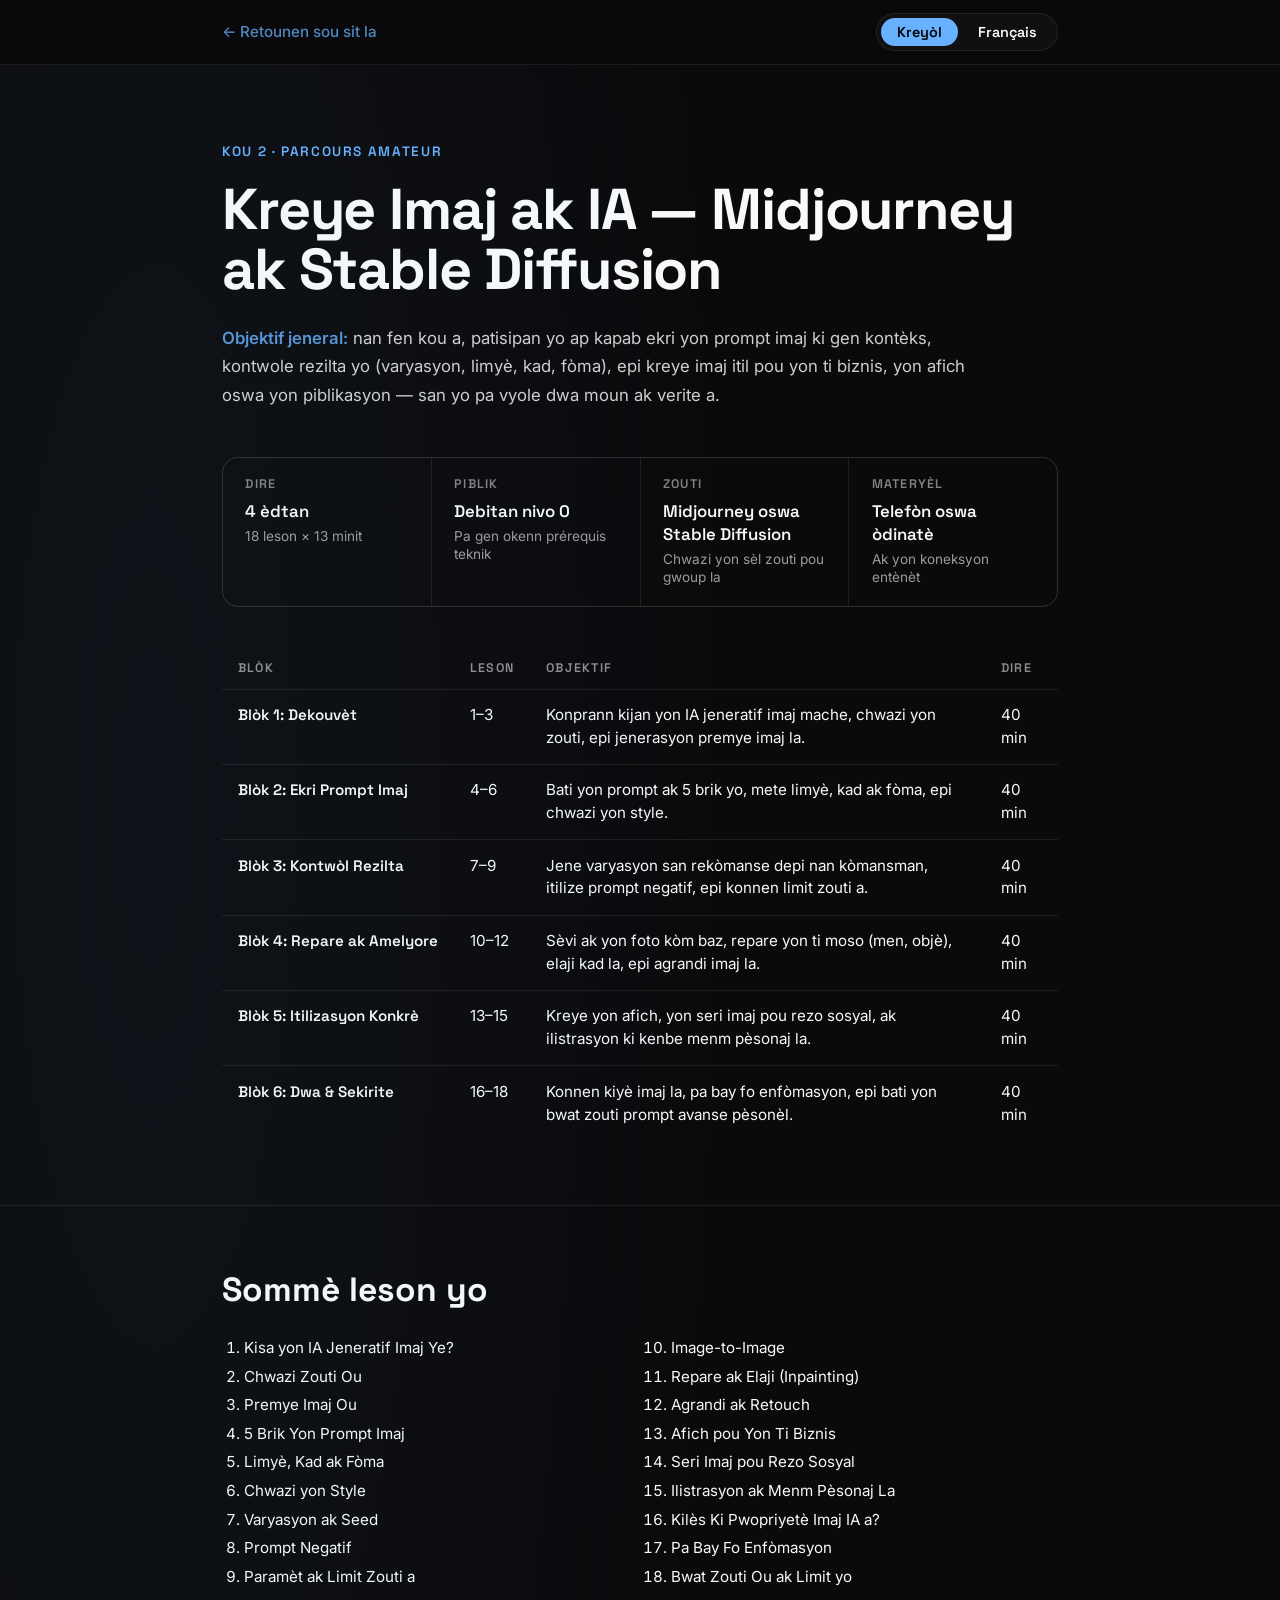
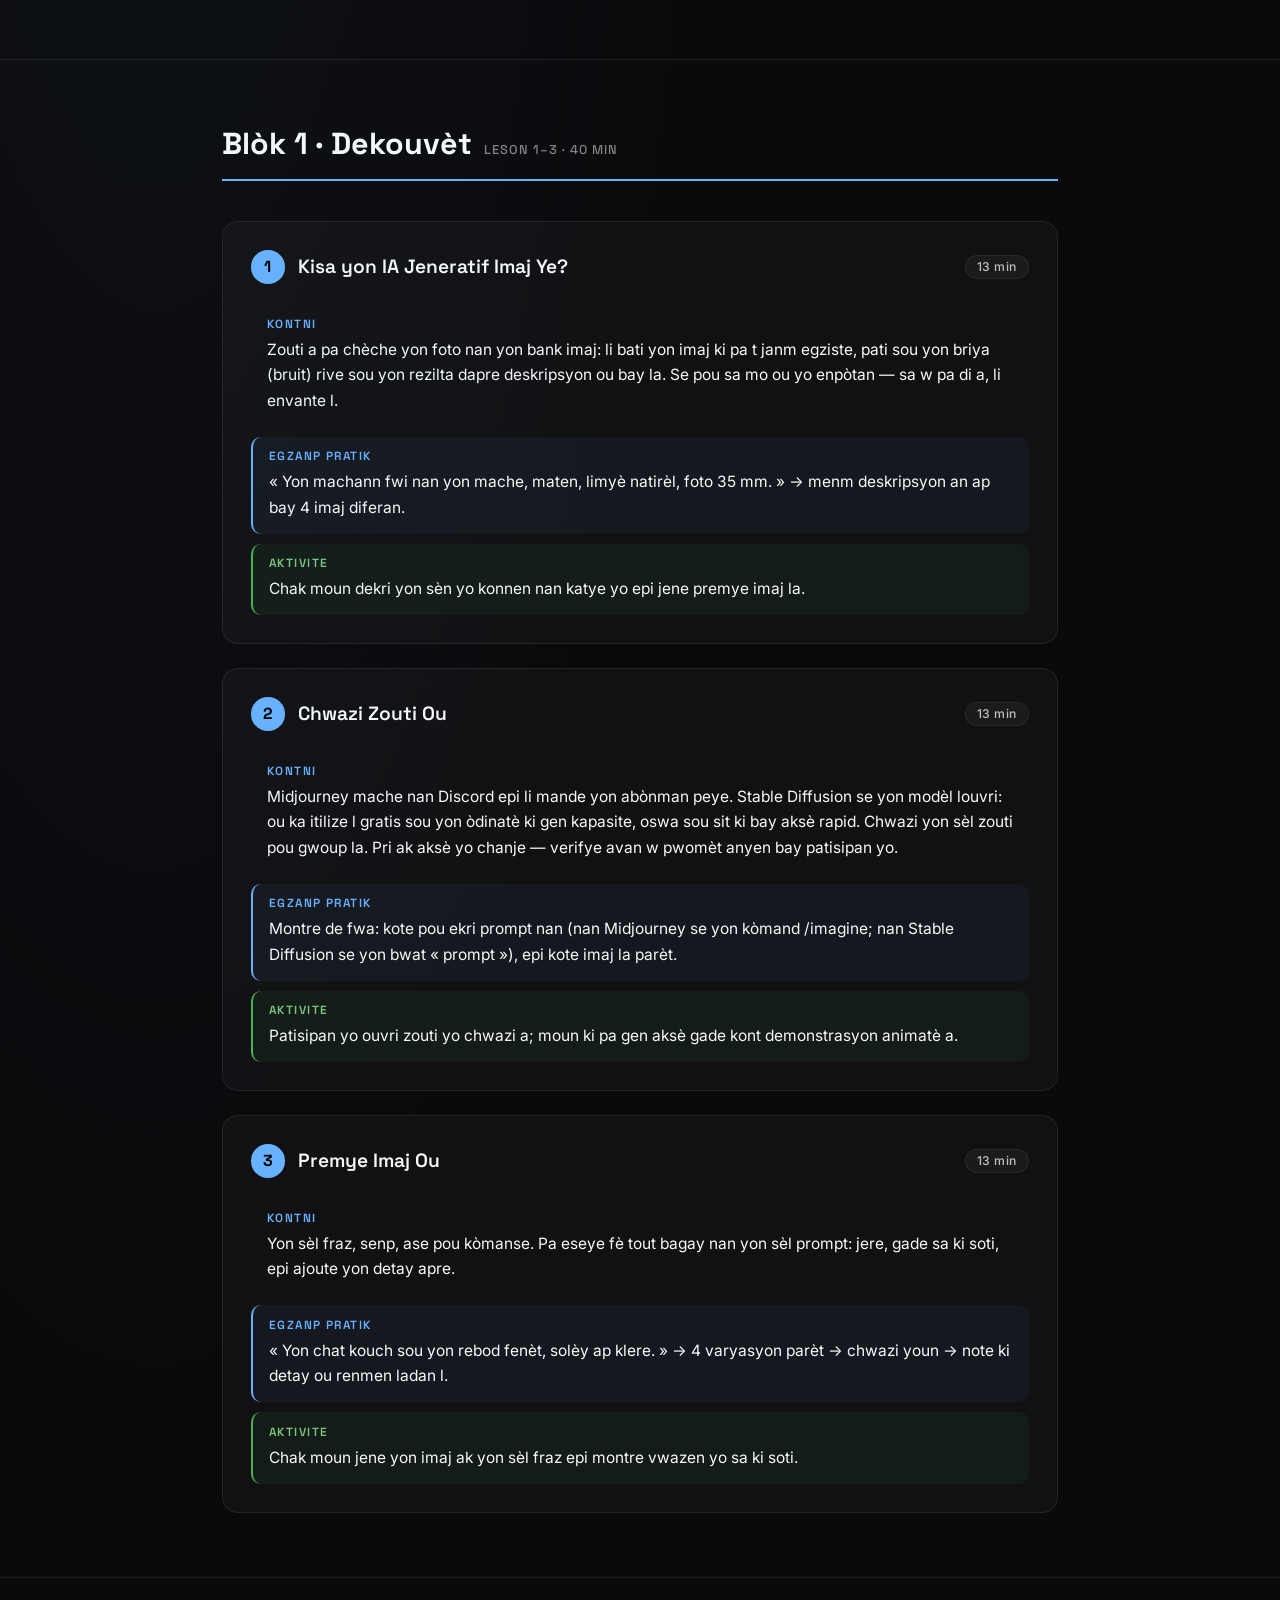
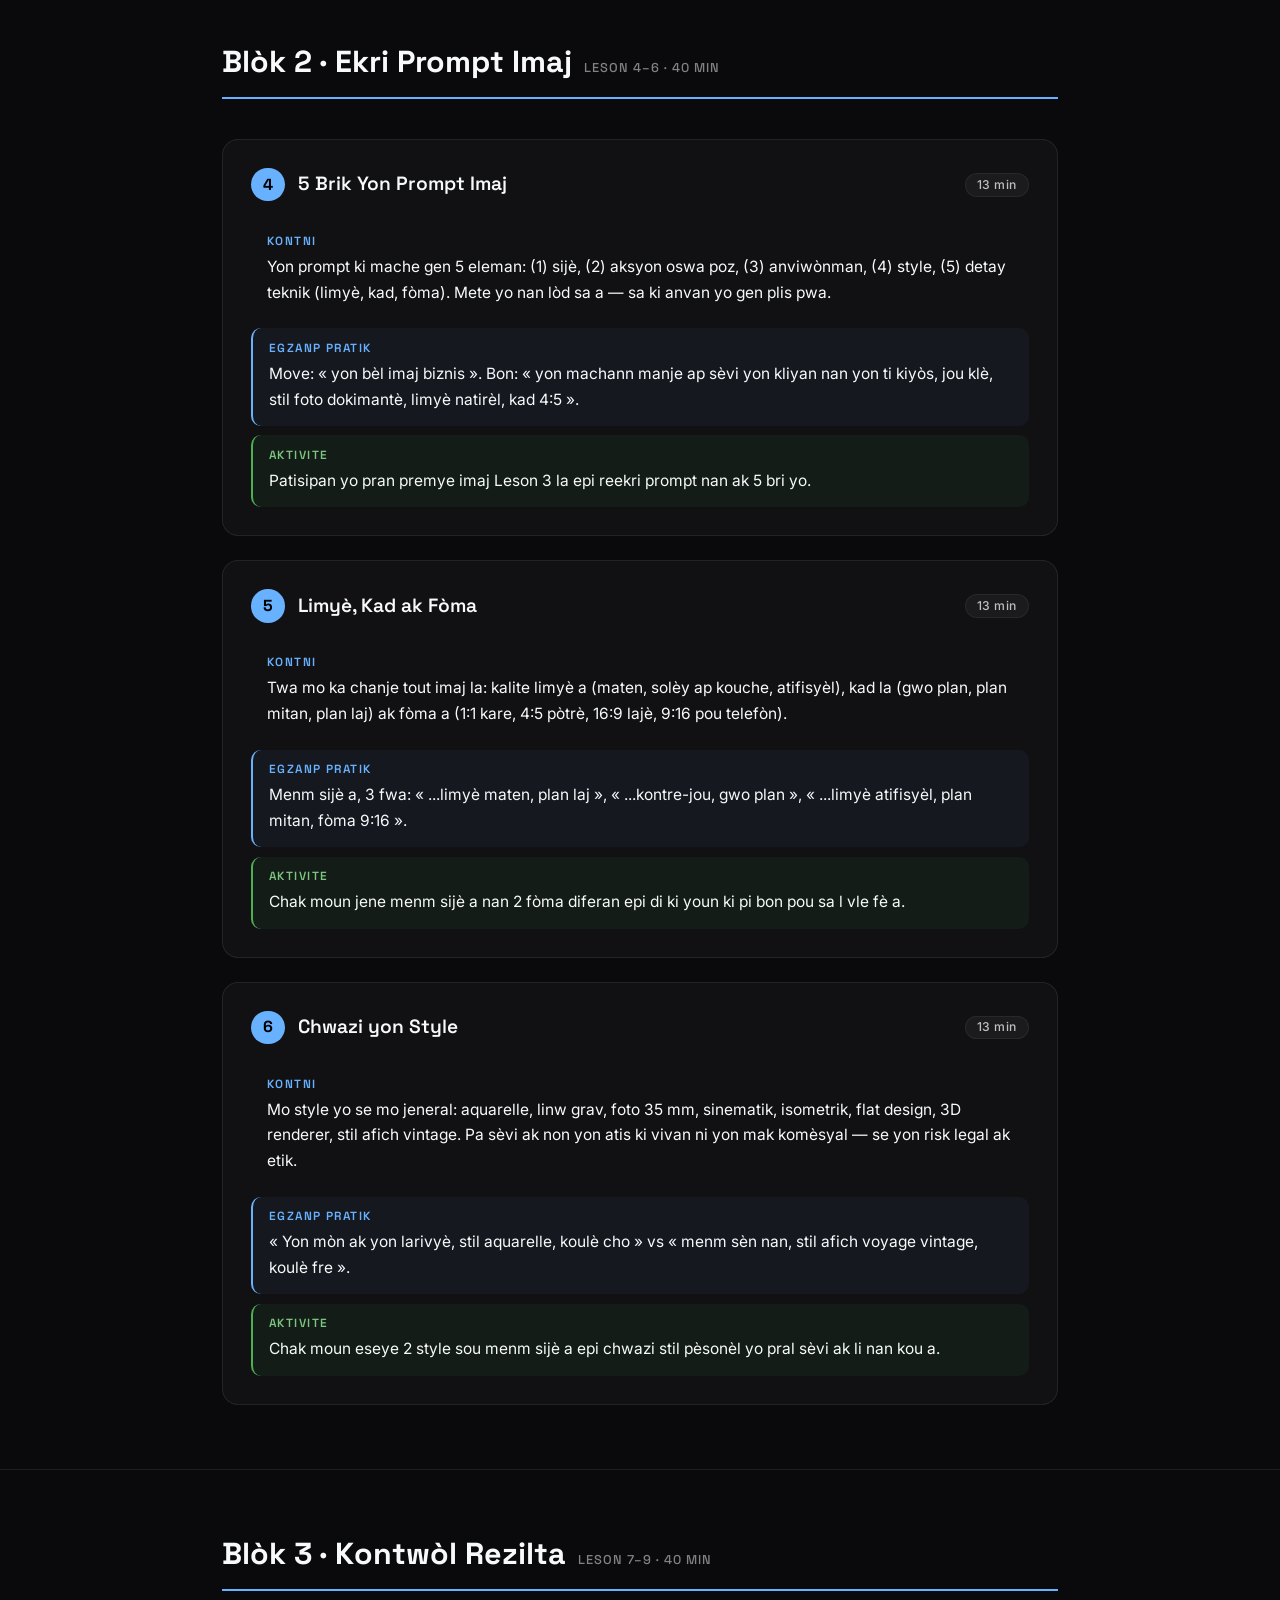
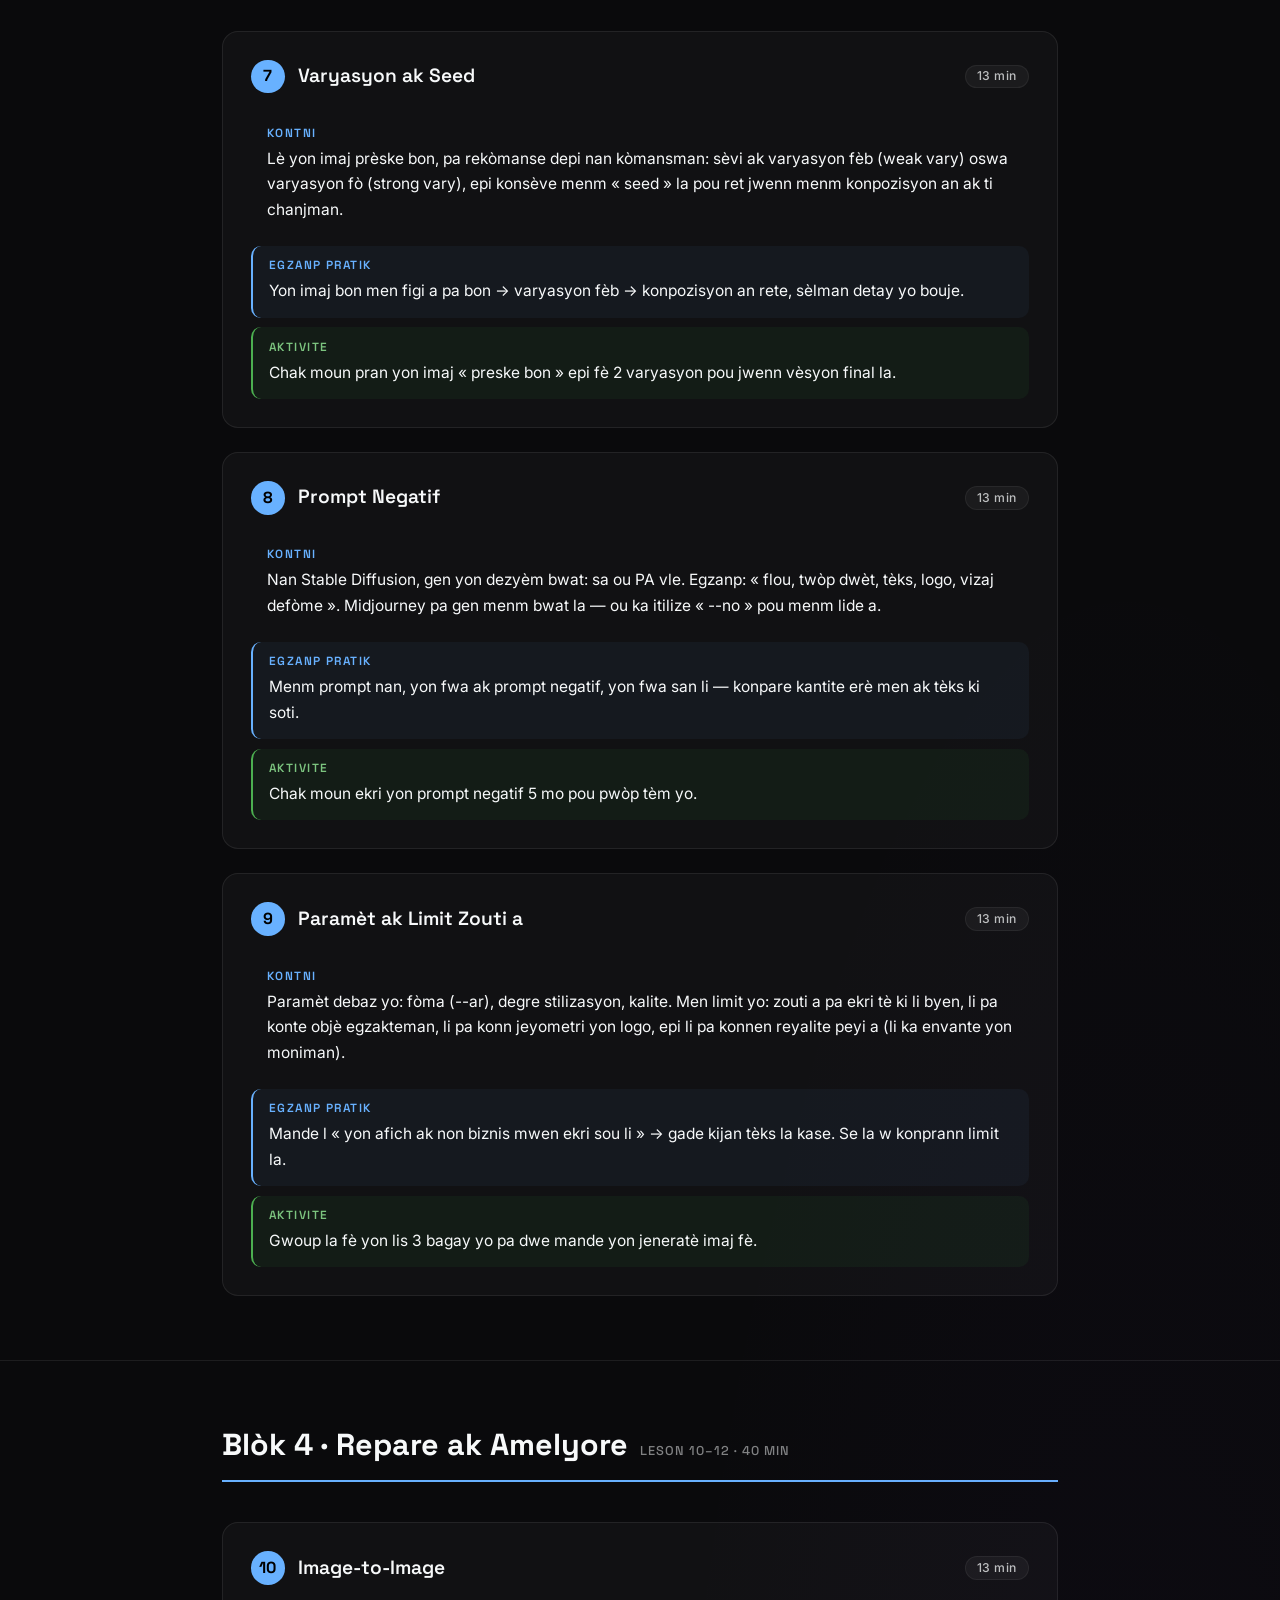
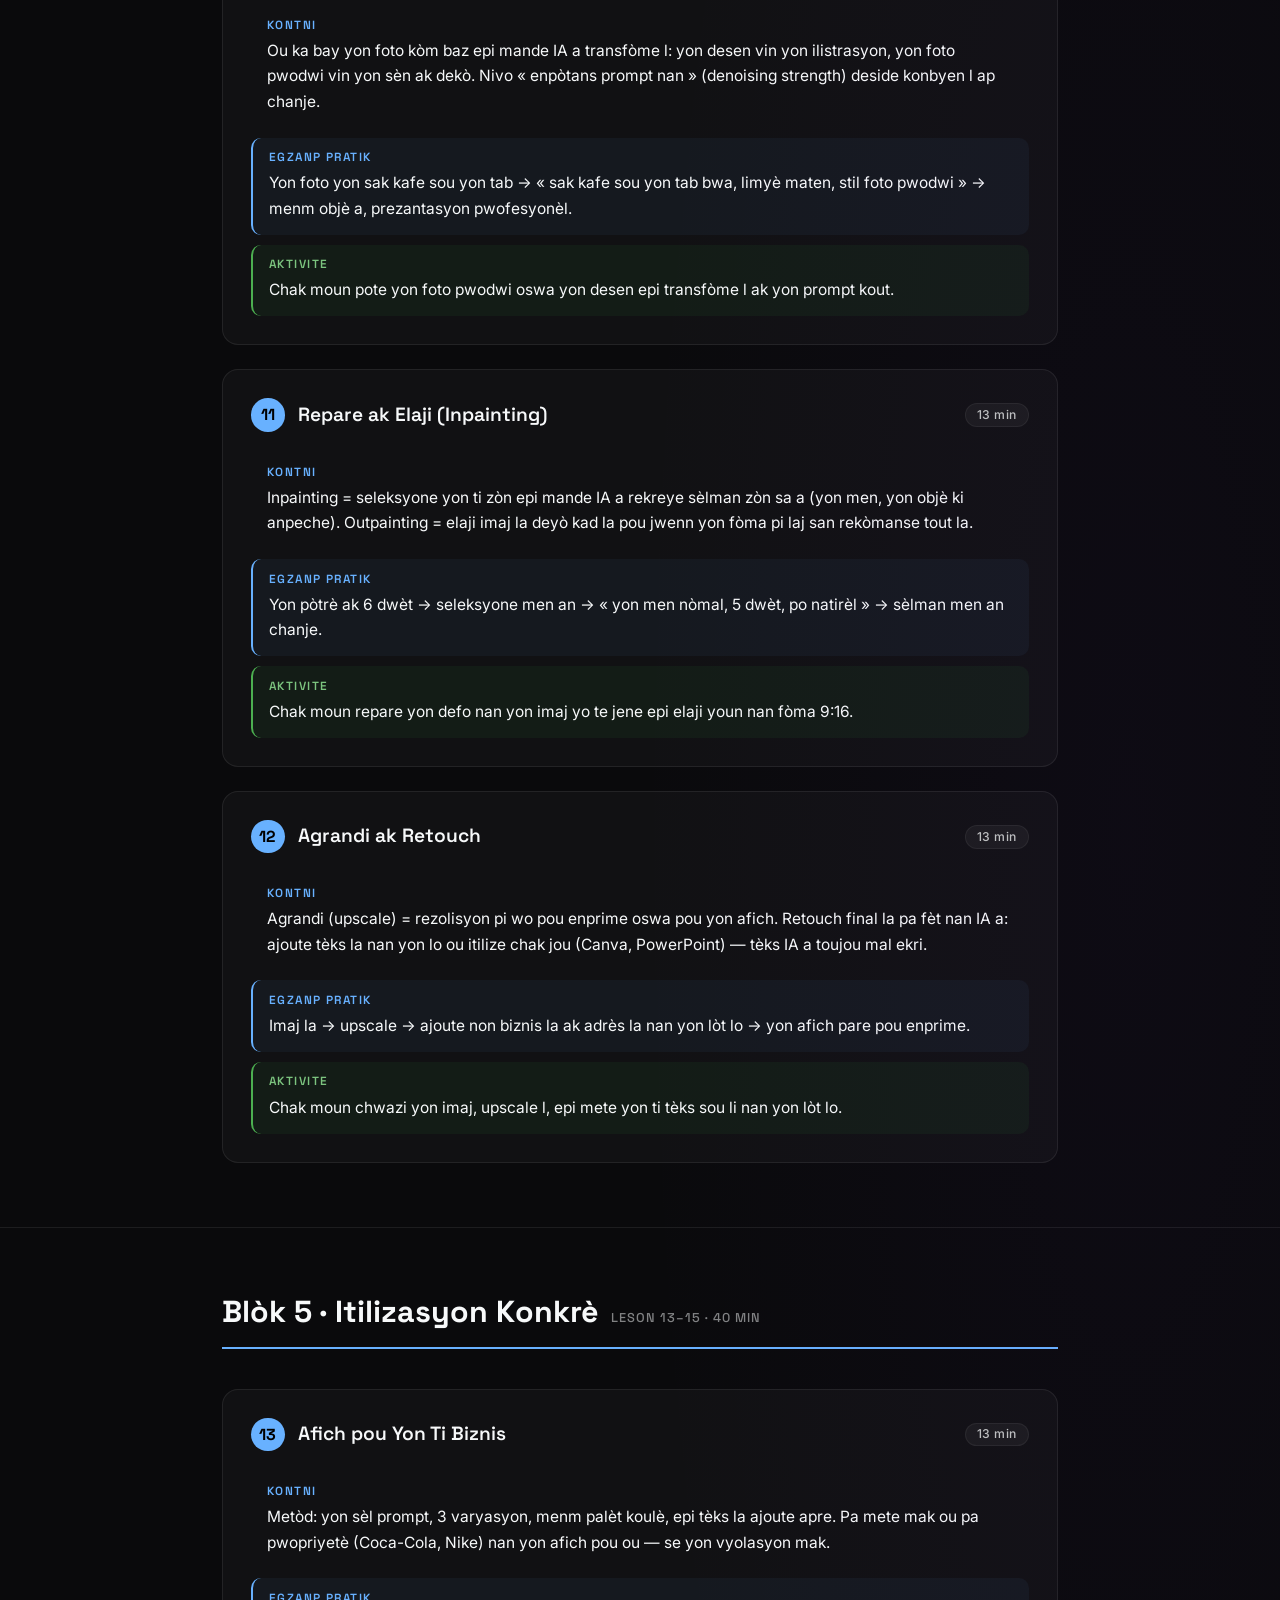
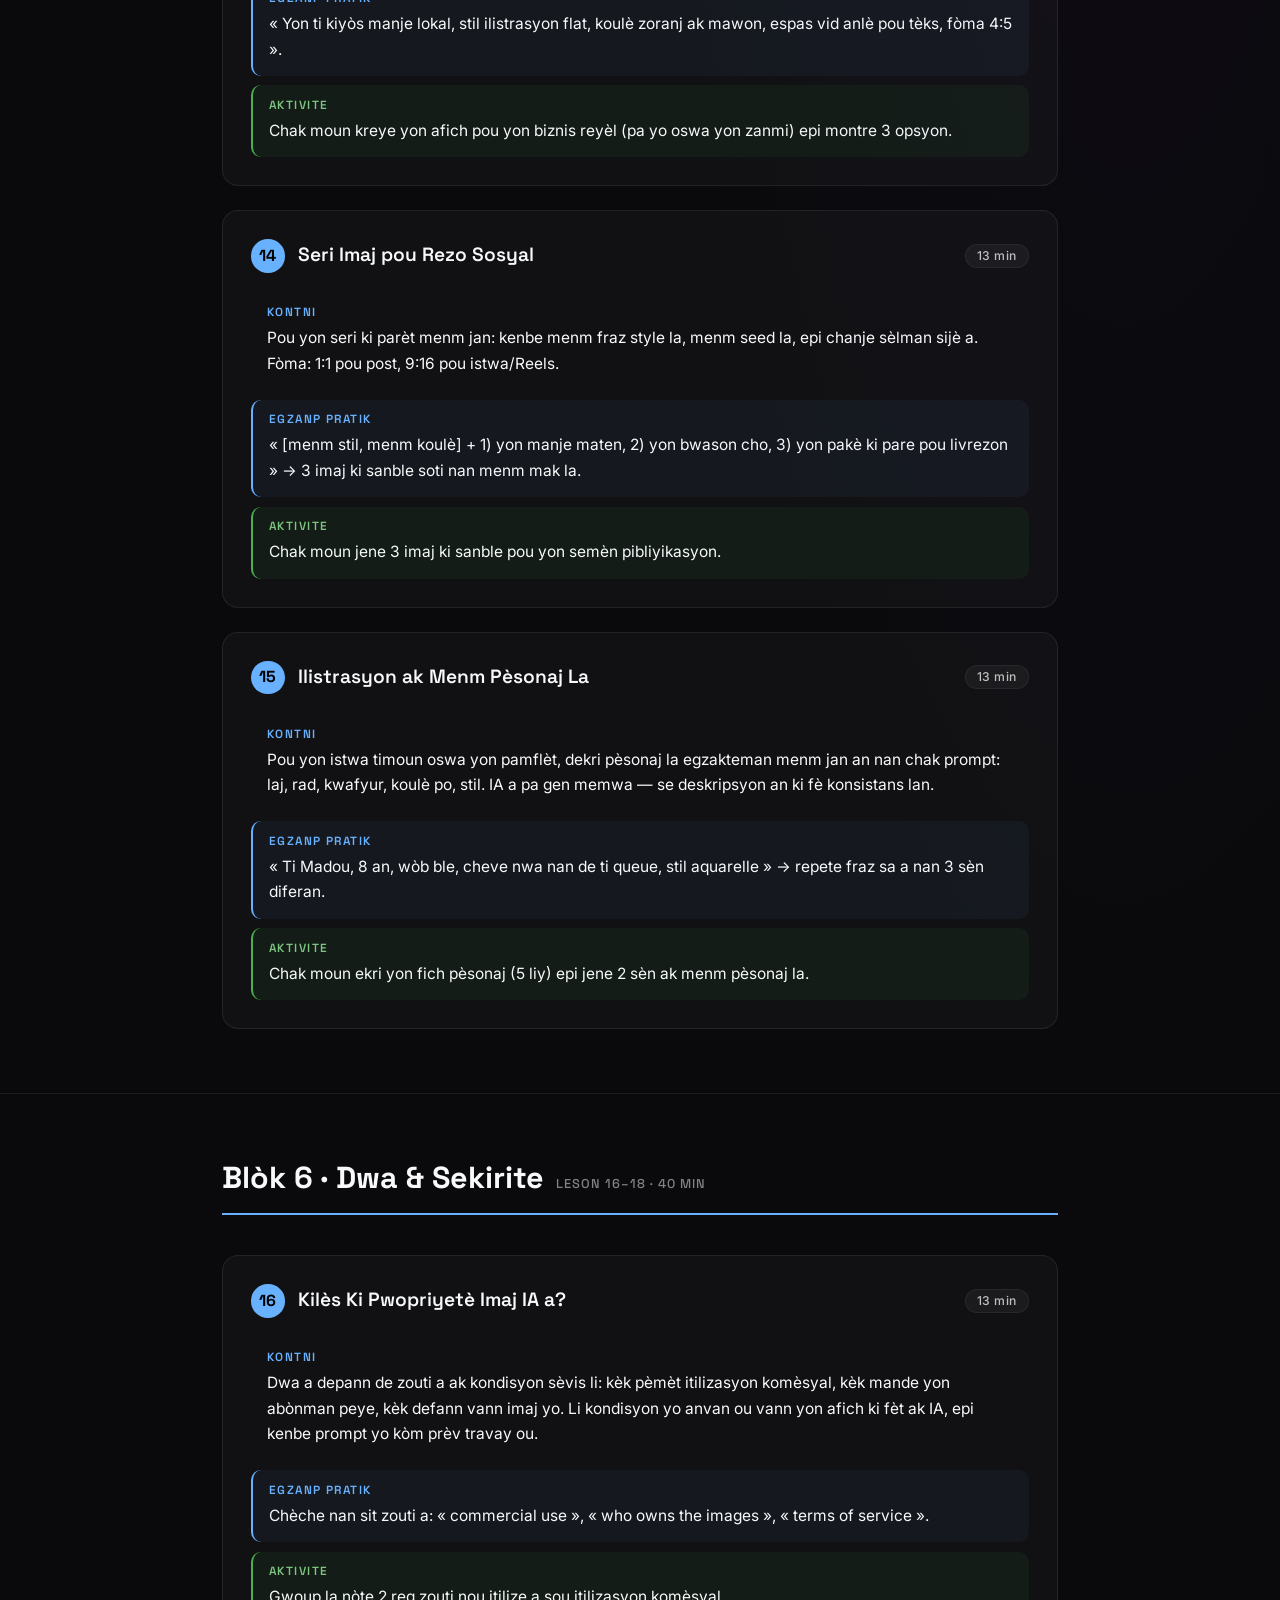
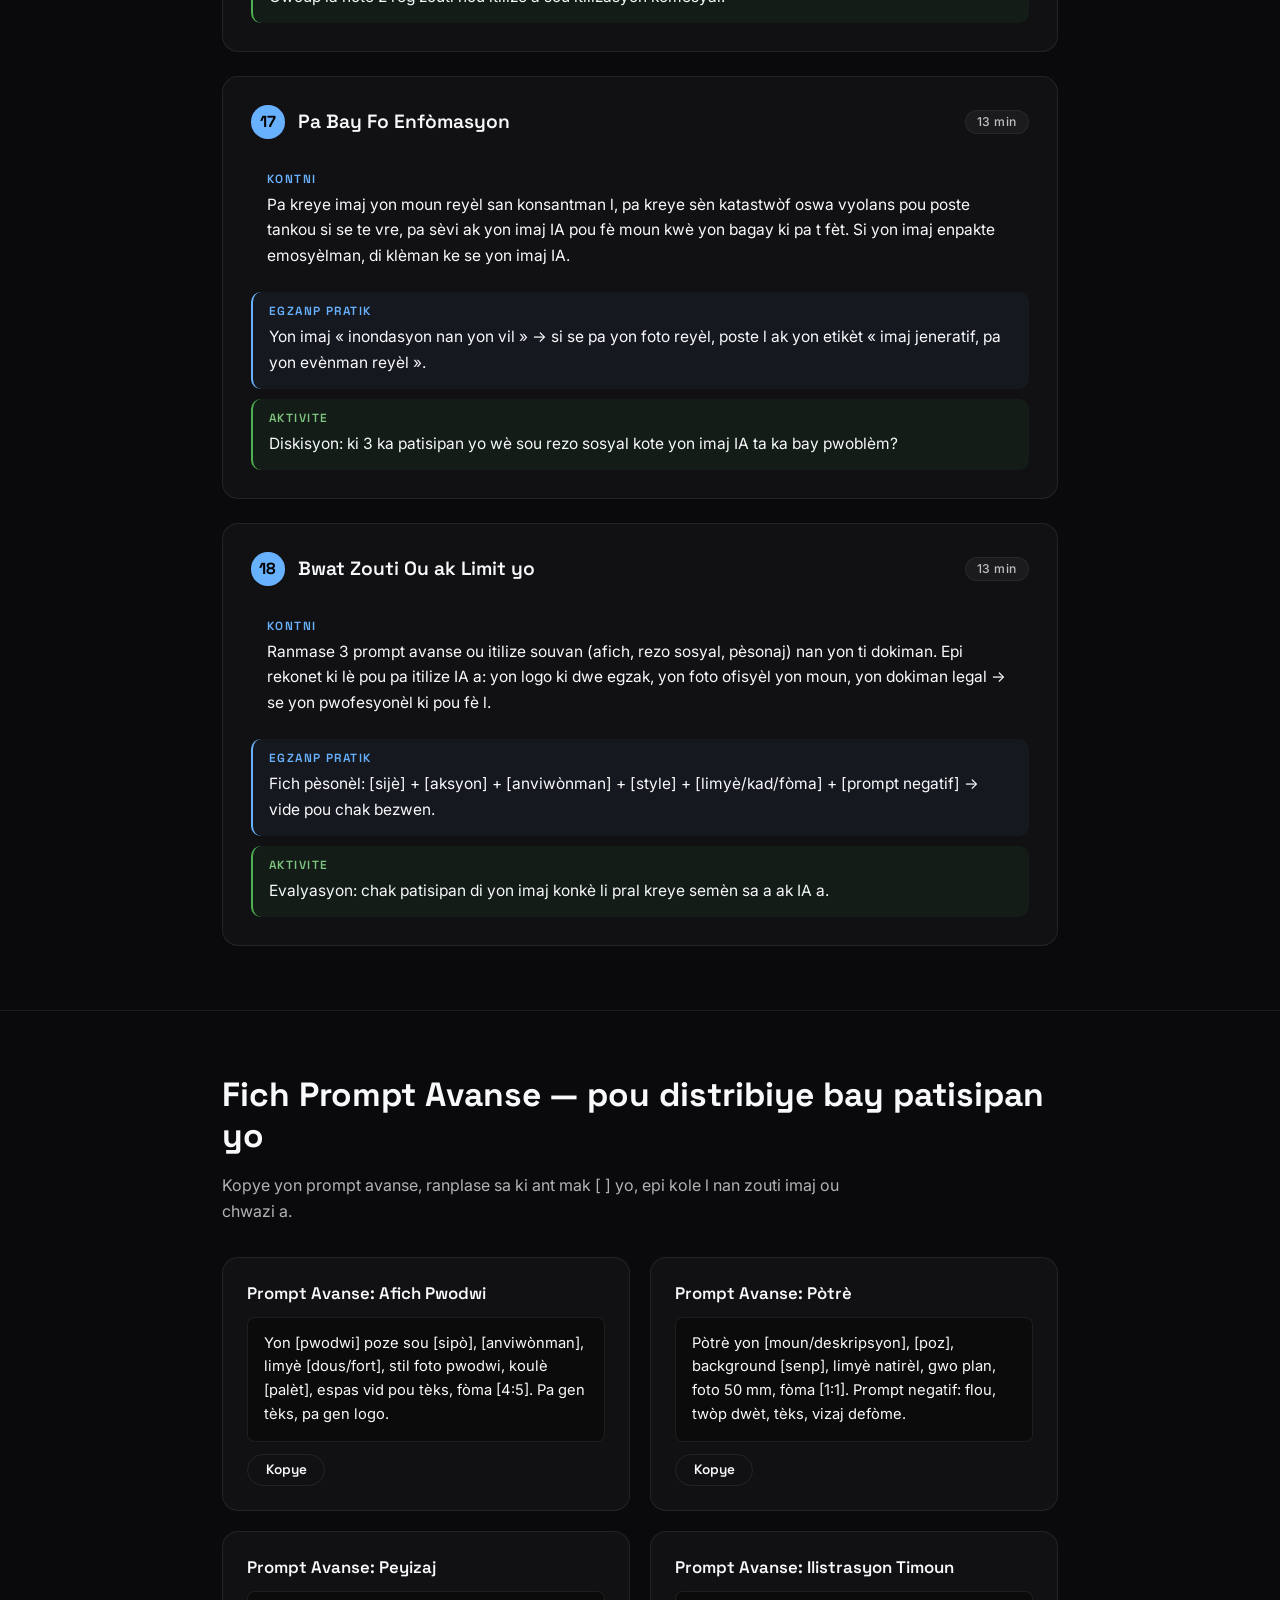
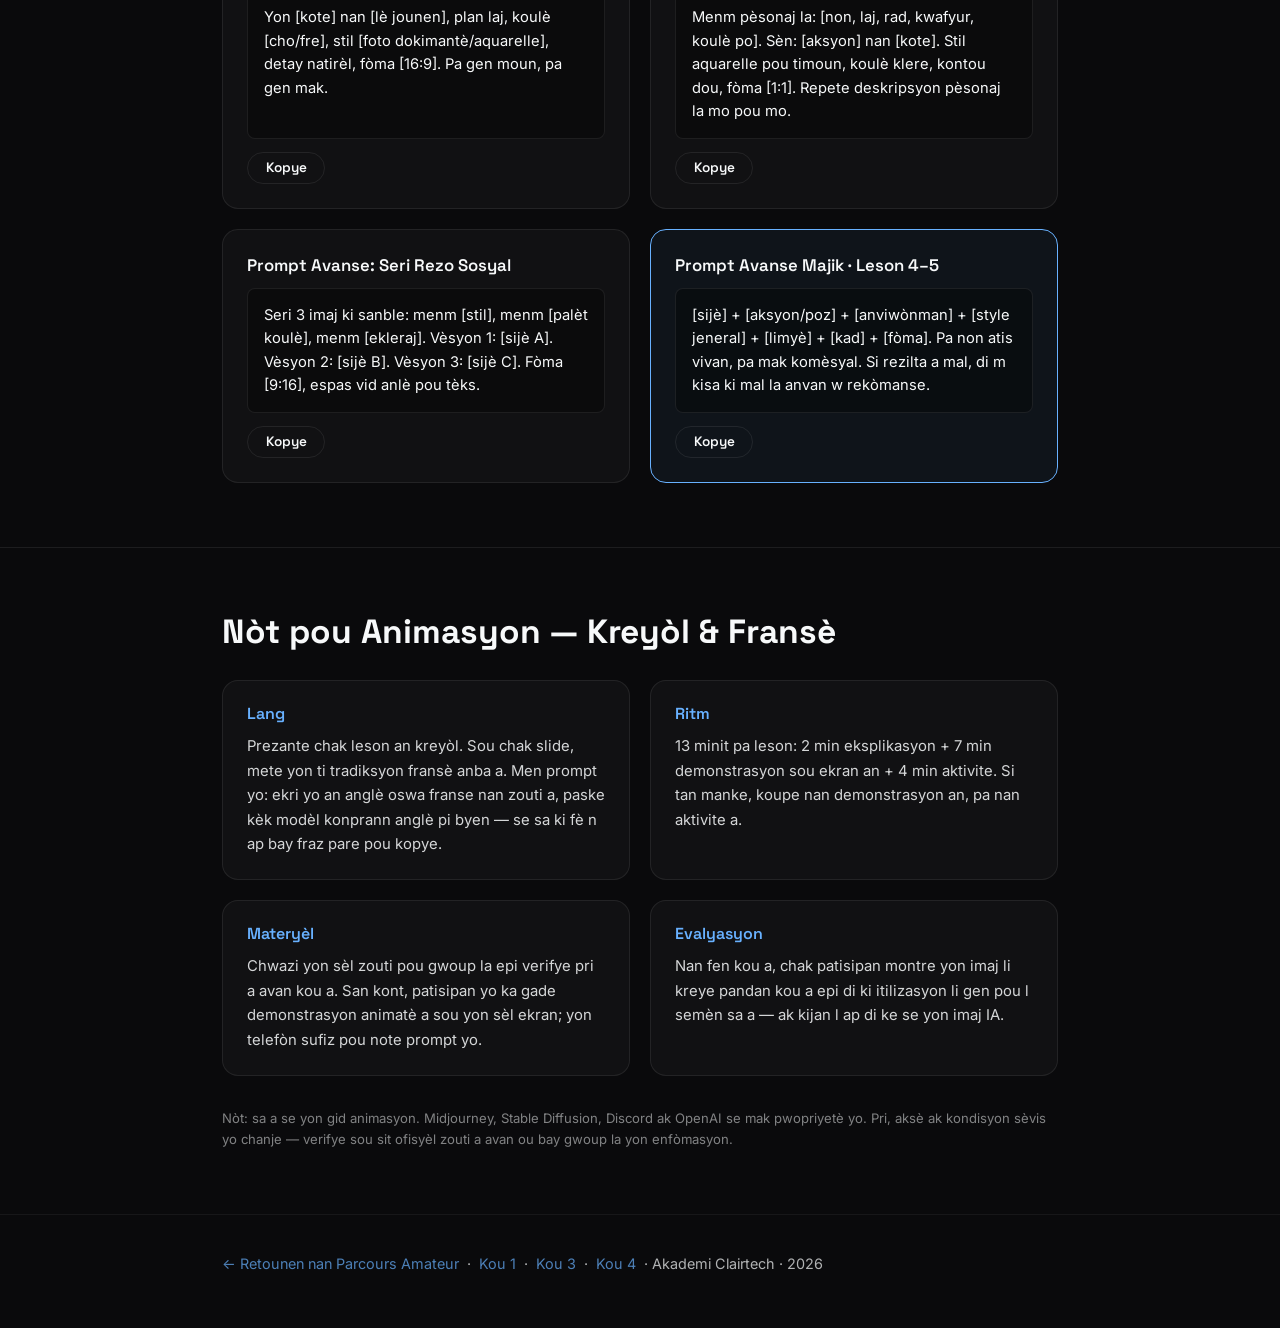
==== commit 3c7004f2: "Add bilingual course sheet for Fine-Tuning de LLMs The expert track had no published plan behind its" ====
--- a/kou-ia-images.html
+++ b/kou-ia-images.html
@@ -746,6 +746,7 @@
                 <a href="./#track-amateur"><span lang="ht">← Retounen nan Parcours Amateur</span><span lang="fr">← Retour au Parcours Amateur</span></a>
                 · <a href="kou-intro-chatgpt.html"><span lang="ht">Kou 1</span><span lang="fr">Cours 1</span></a>
                 · <a href="kou-otomatisasyon.html"><span lang="ht">Kou 3</span><span lang="fr">Cours 3</span></a>
+                · <a href="kou-fine-tuning.html"><span lang="ht">Kou 4</span><span lang="fr">Cours 4</span></a>
                 · Akademi Clairtech · 2026
             </p>
         </div>
--- a/course.css
+++ b/course.css
@@ -384,6 +384,16 @@
     border-left: 2px solid #66bb6a;
 }
 
+.course-page code {
+    font-family: ui-monospace, SFMono-Regular, Menlo, monospace;
+    font-size: .88em;
+    padding: .1rem .35rem;
+    border-radius: 5px;
+    background: rgba(104, 177, 255, .12);
+    color: var(--accent);
+    overflow-wrap: anywhere;
+}
+
 /* PROMPT SHEET */
 .prompt-grid {
     display: grid;
@@ -591,4 +601,10 @@
     a {
         color: #000;
     }
-}
+
+    .course-page code {
+        background: transparent;
+        color: #000;
+        padding: 0;
+    }
+}
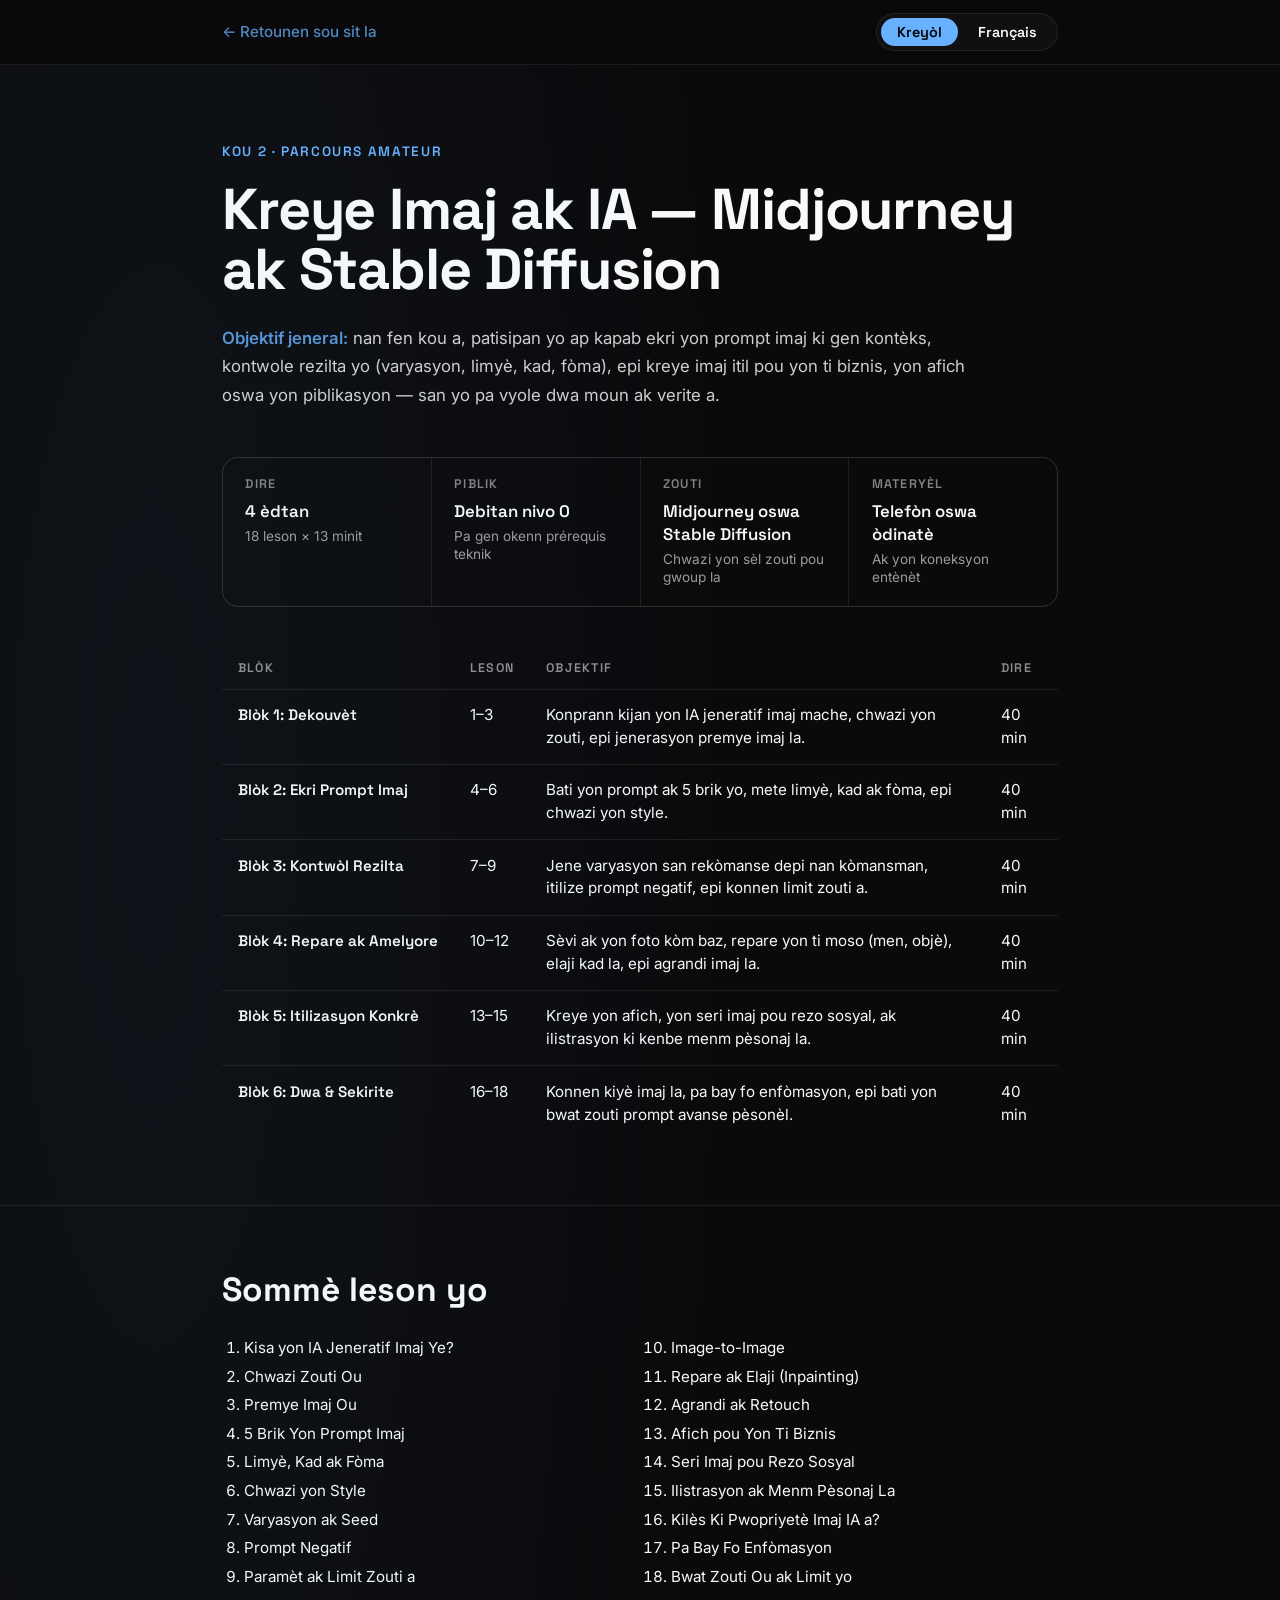
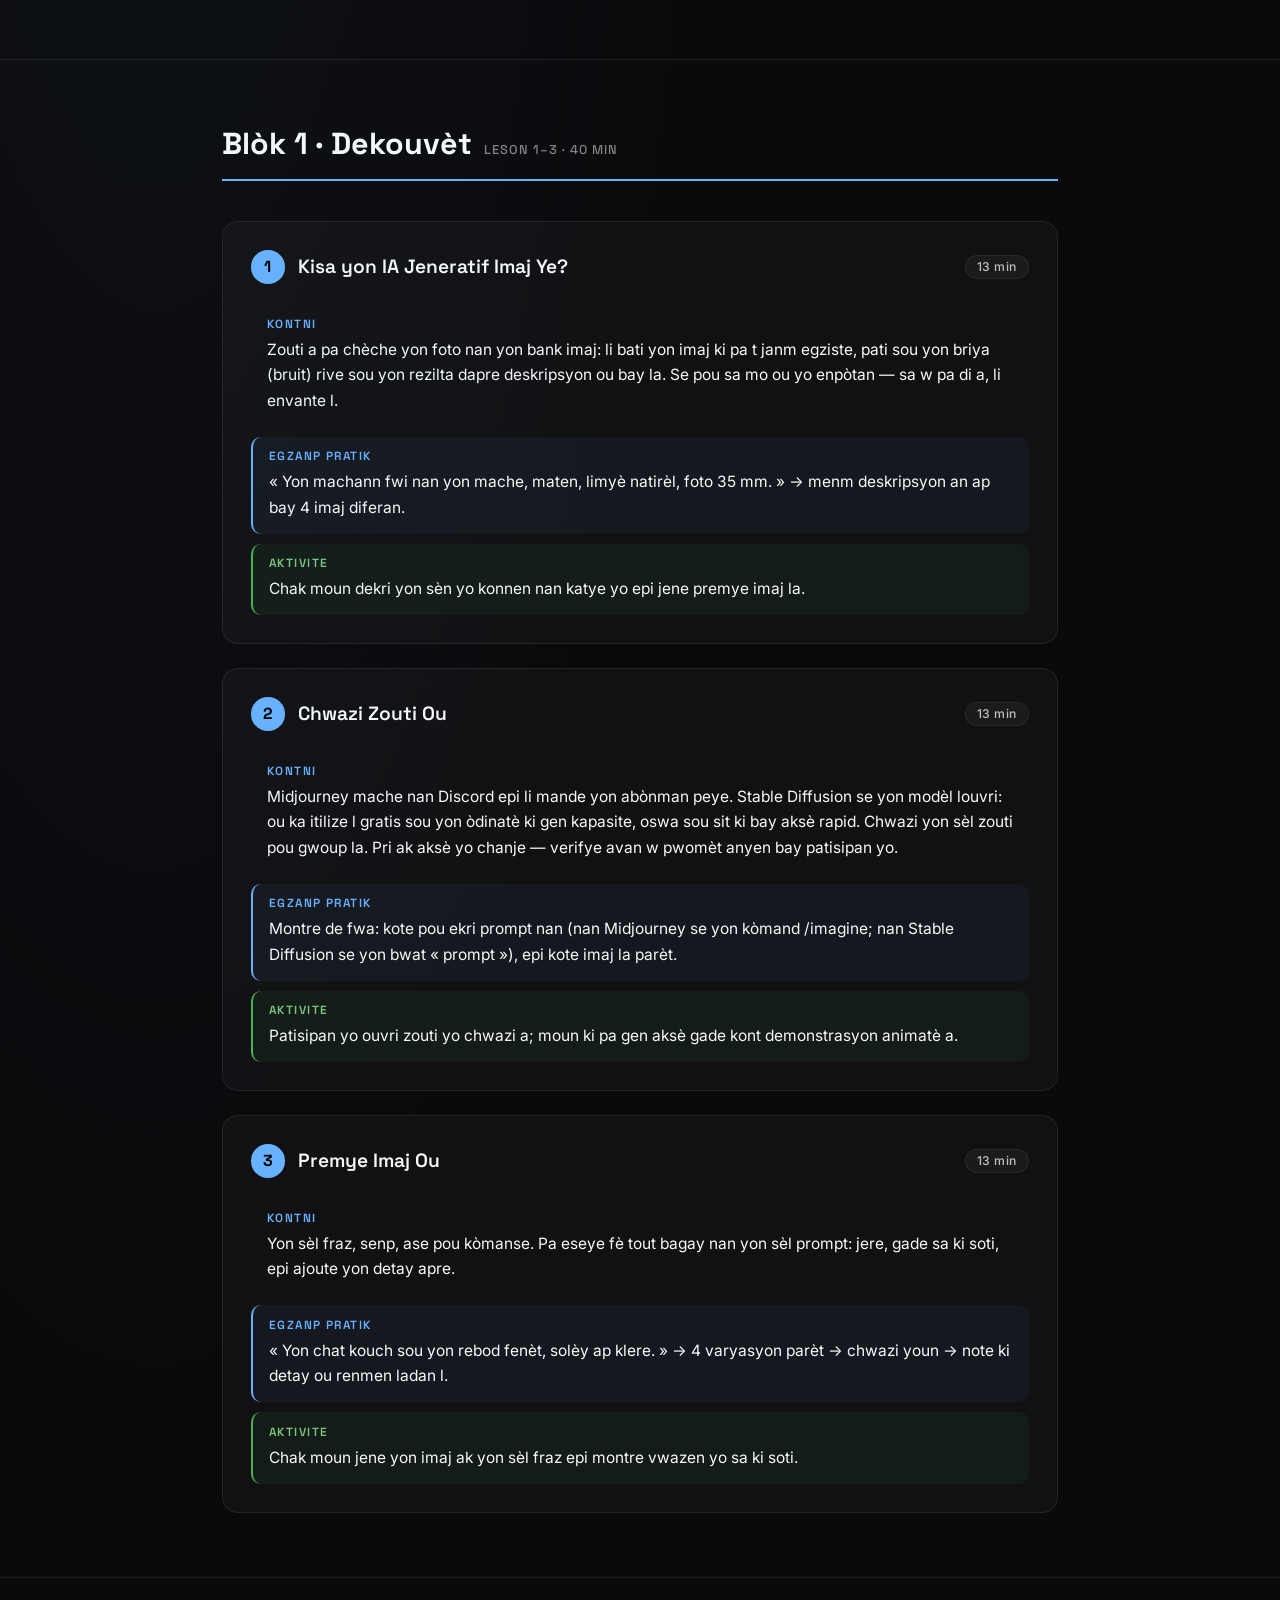
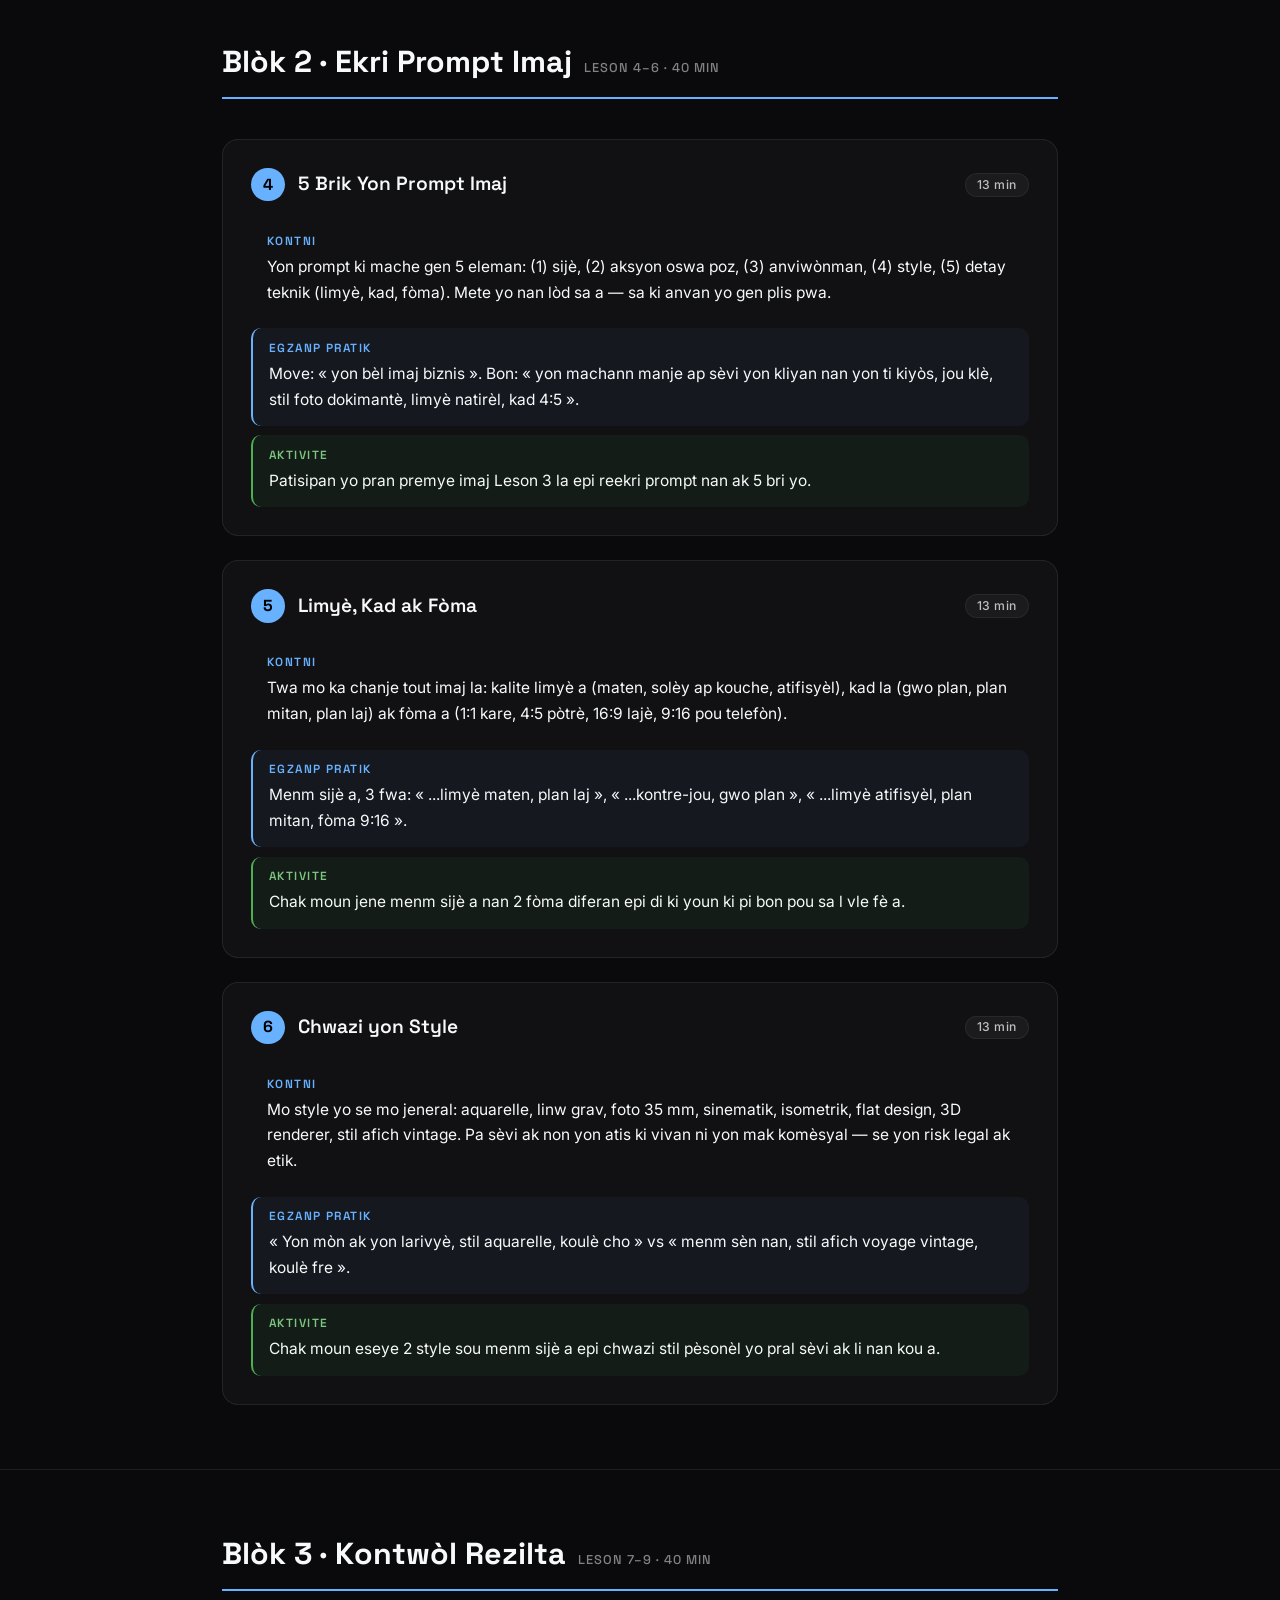
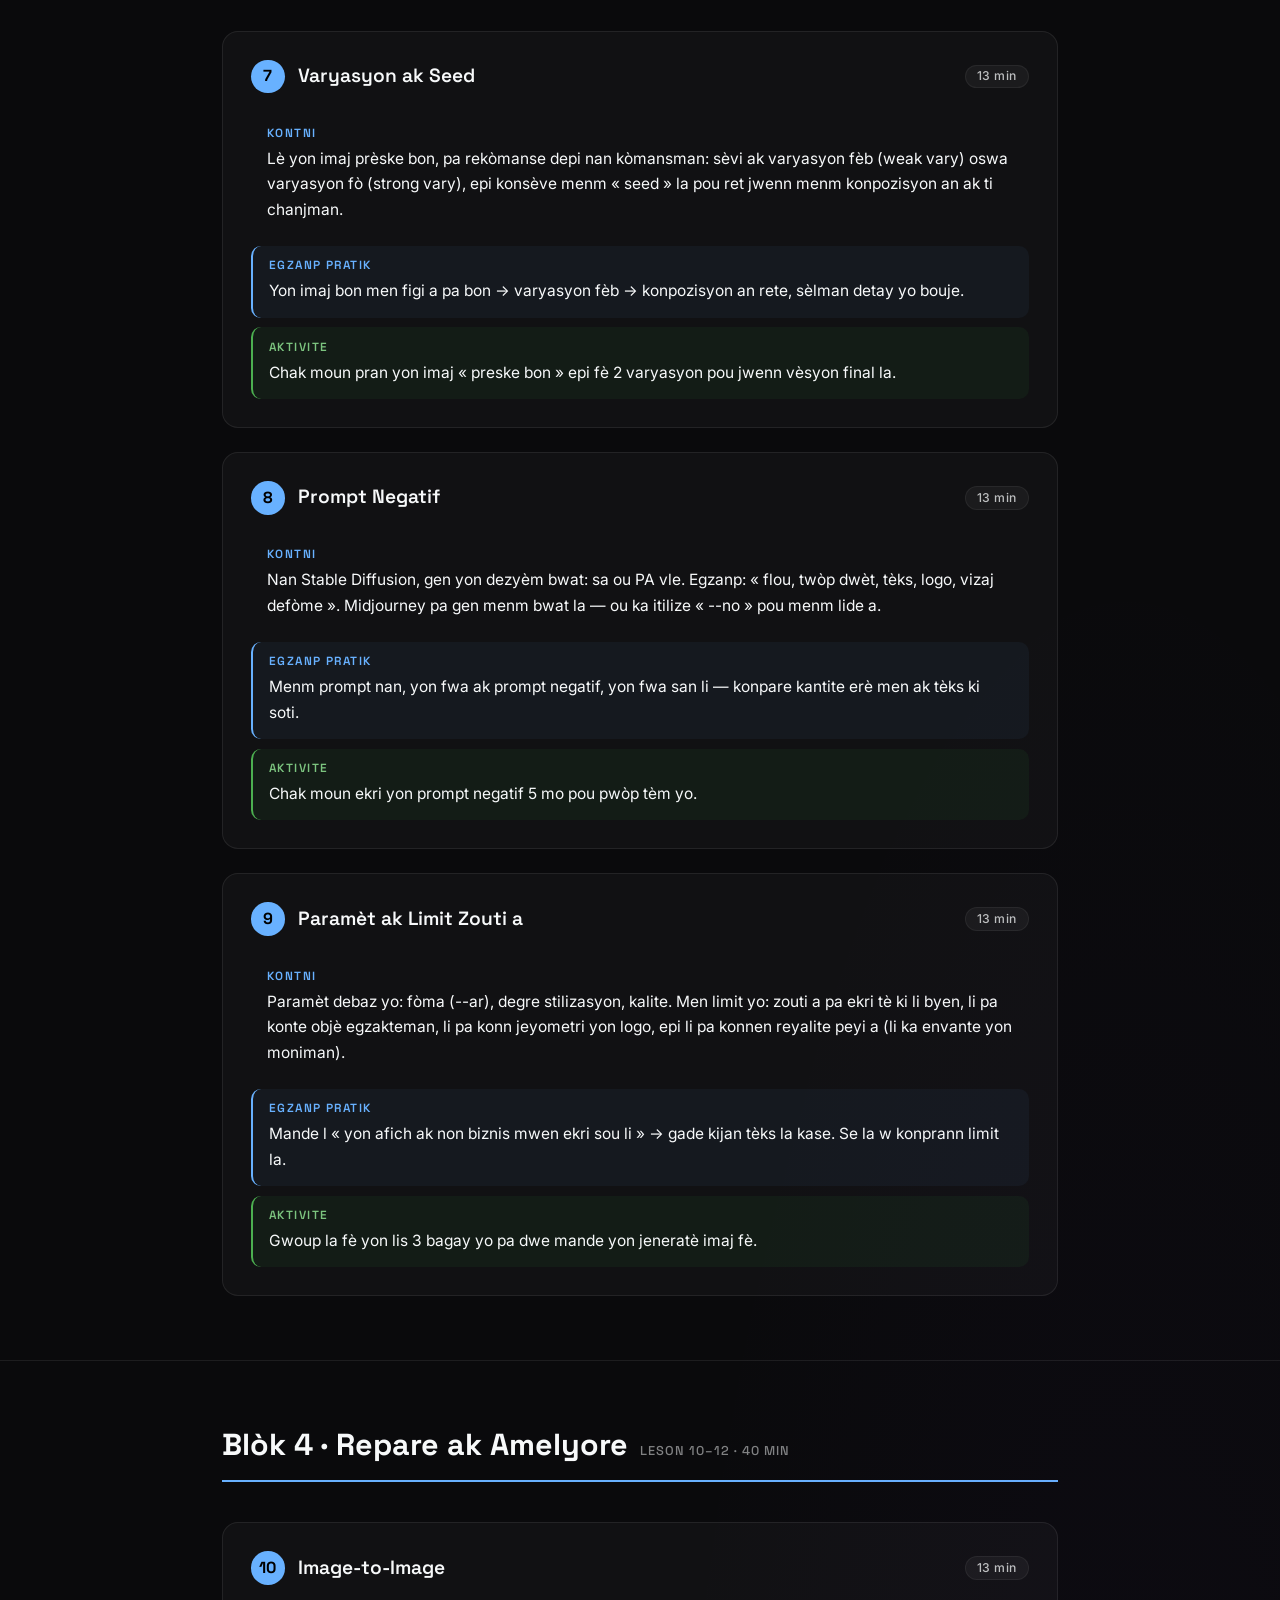
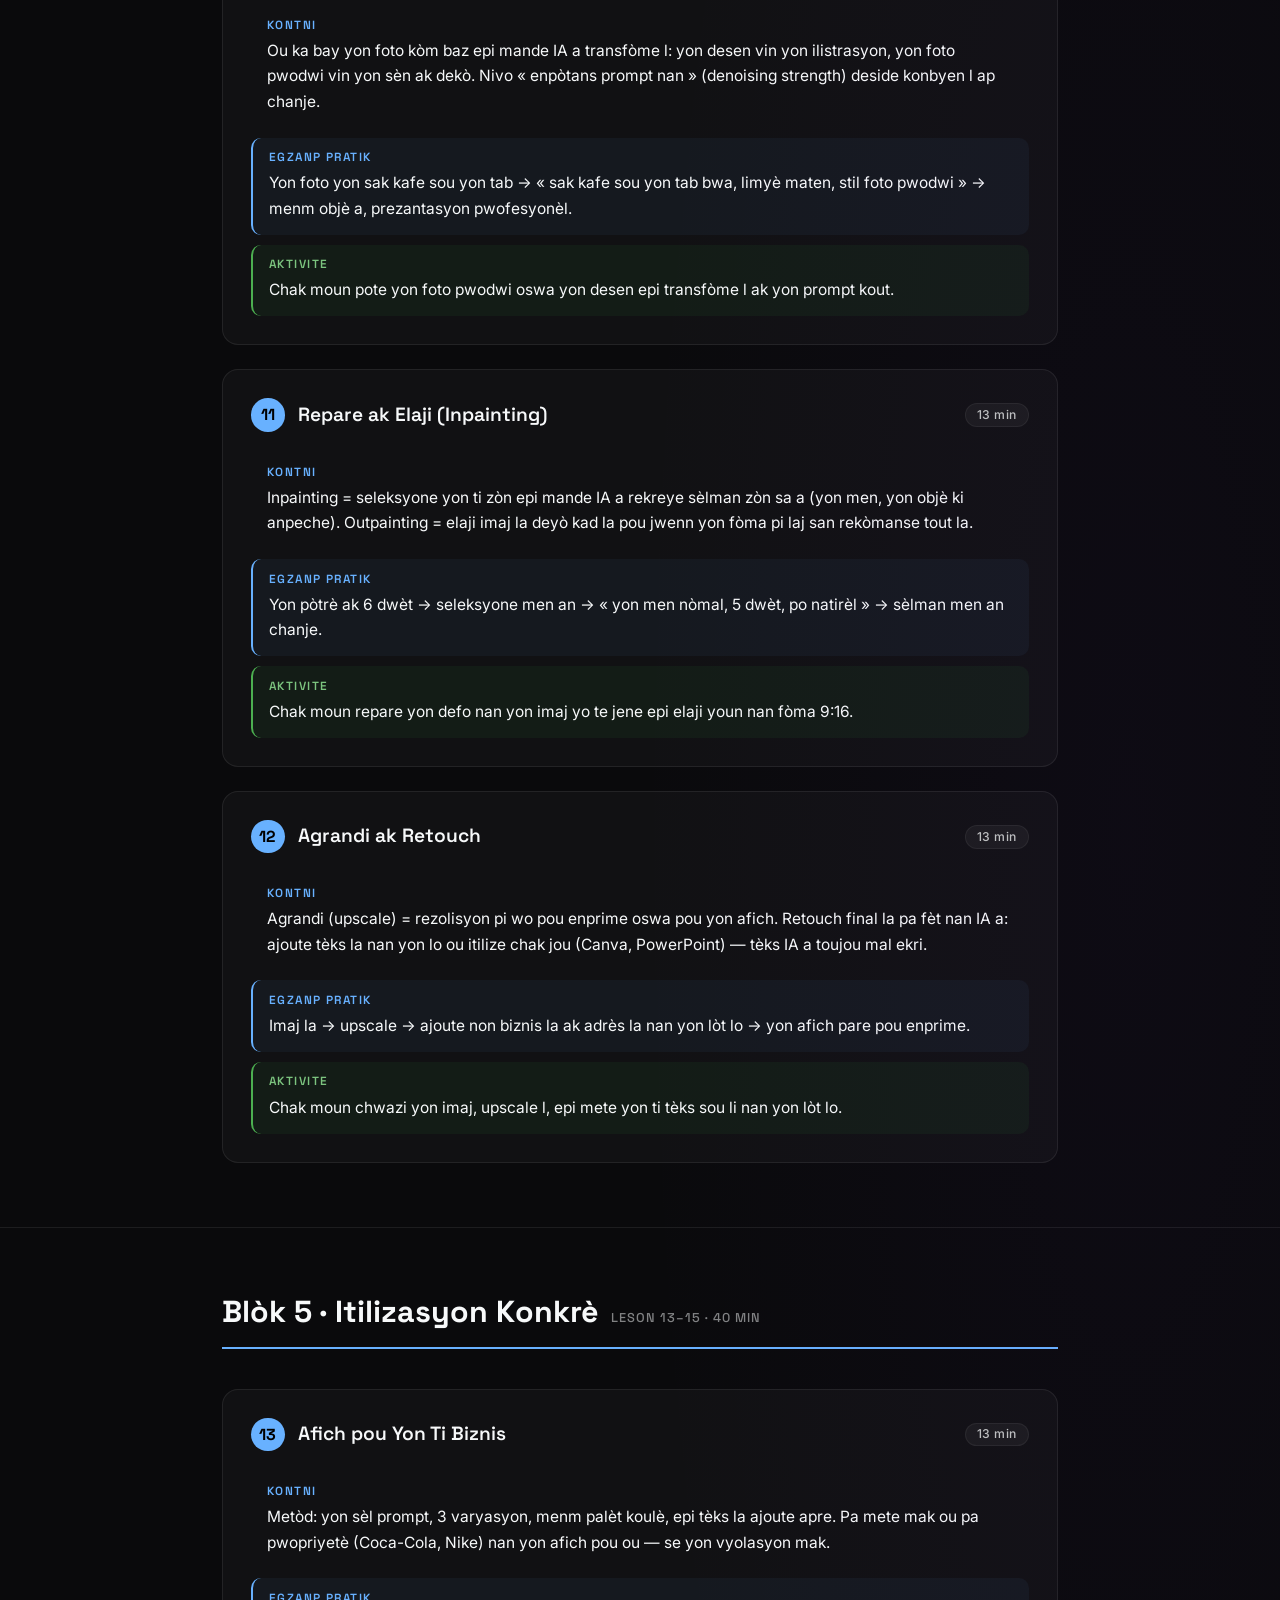
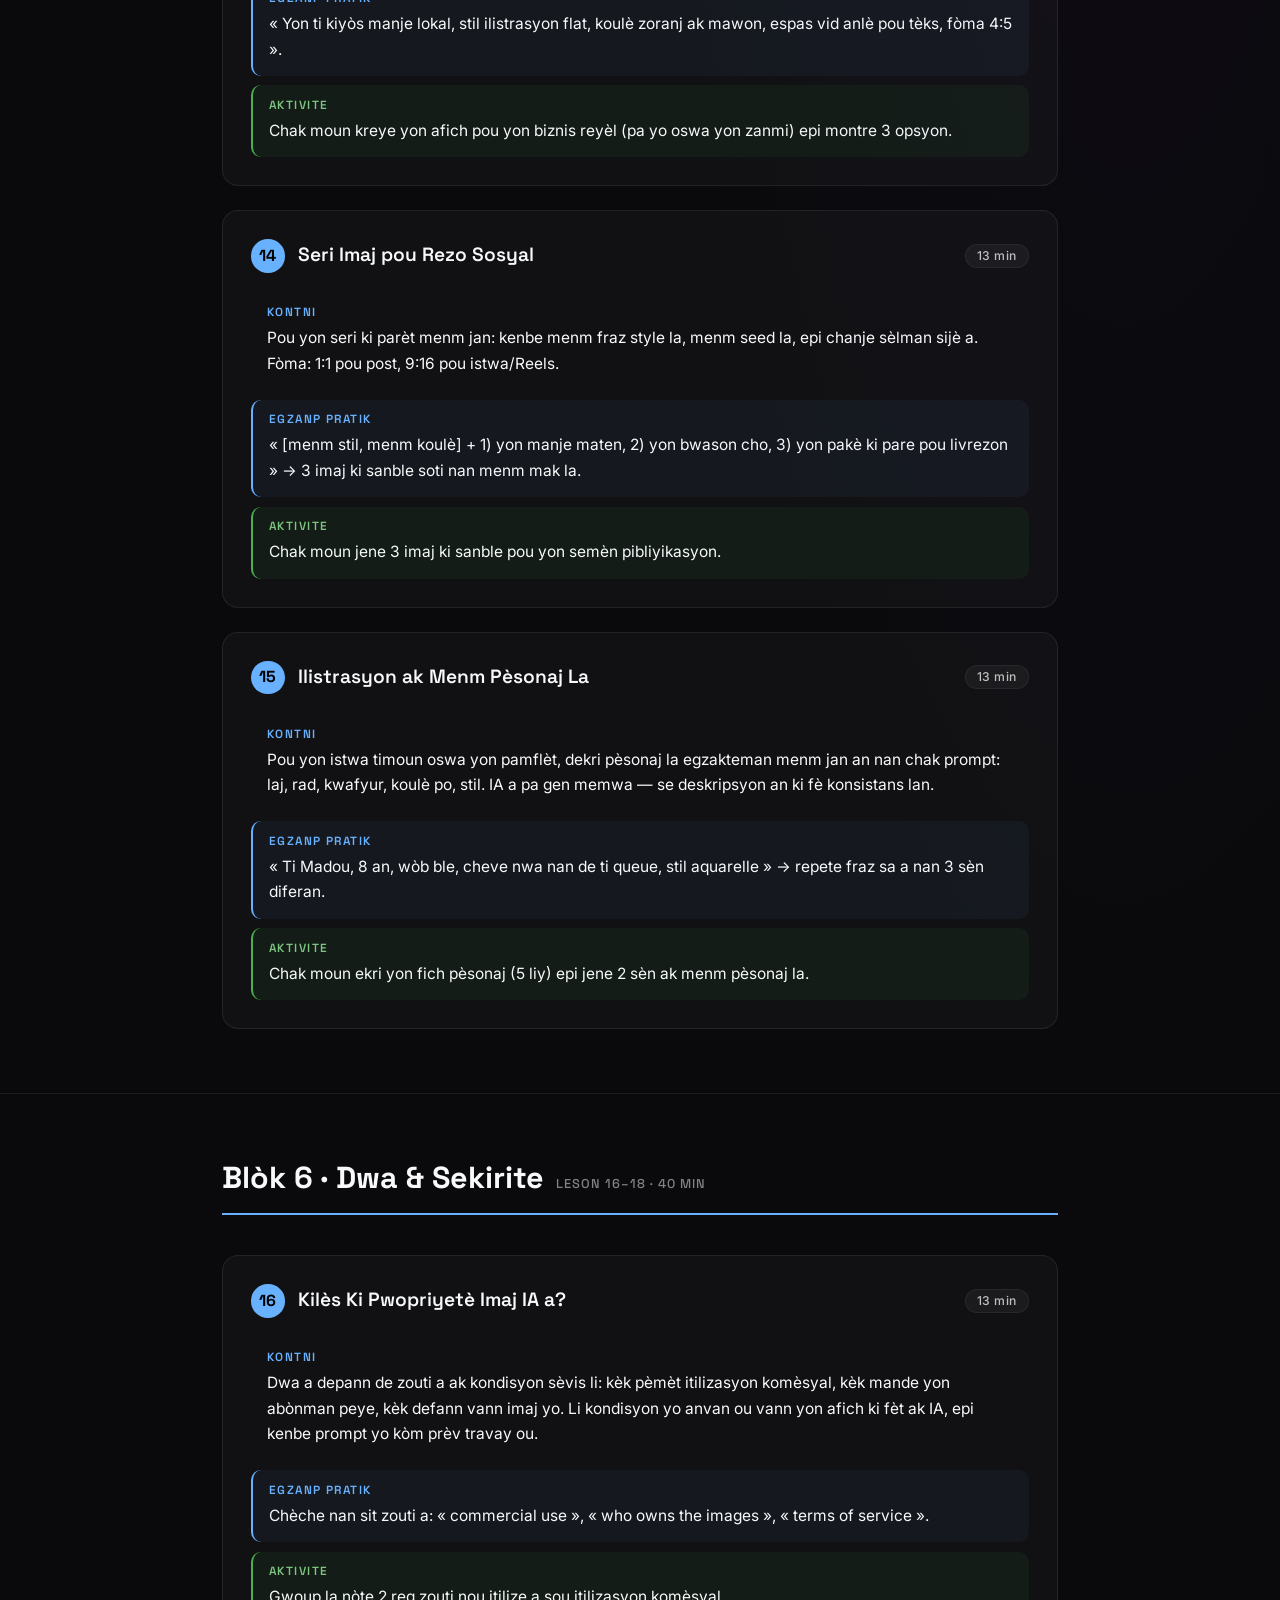
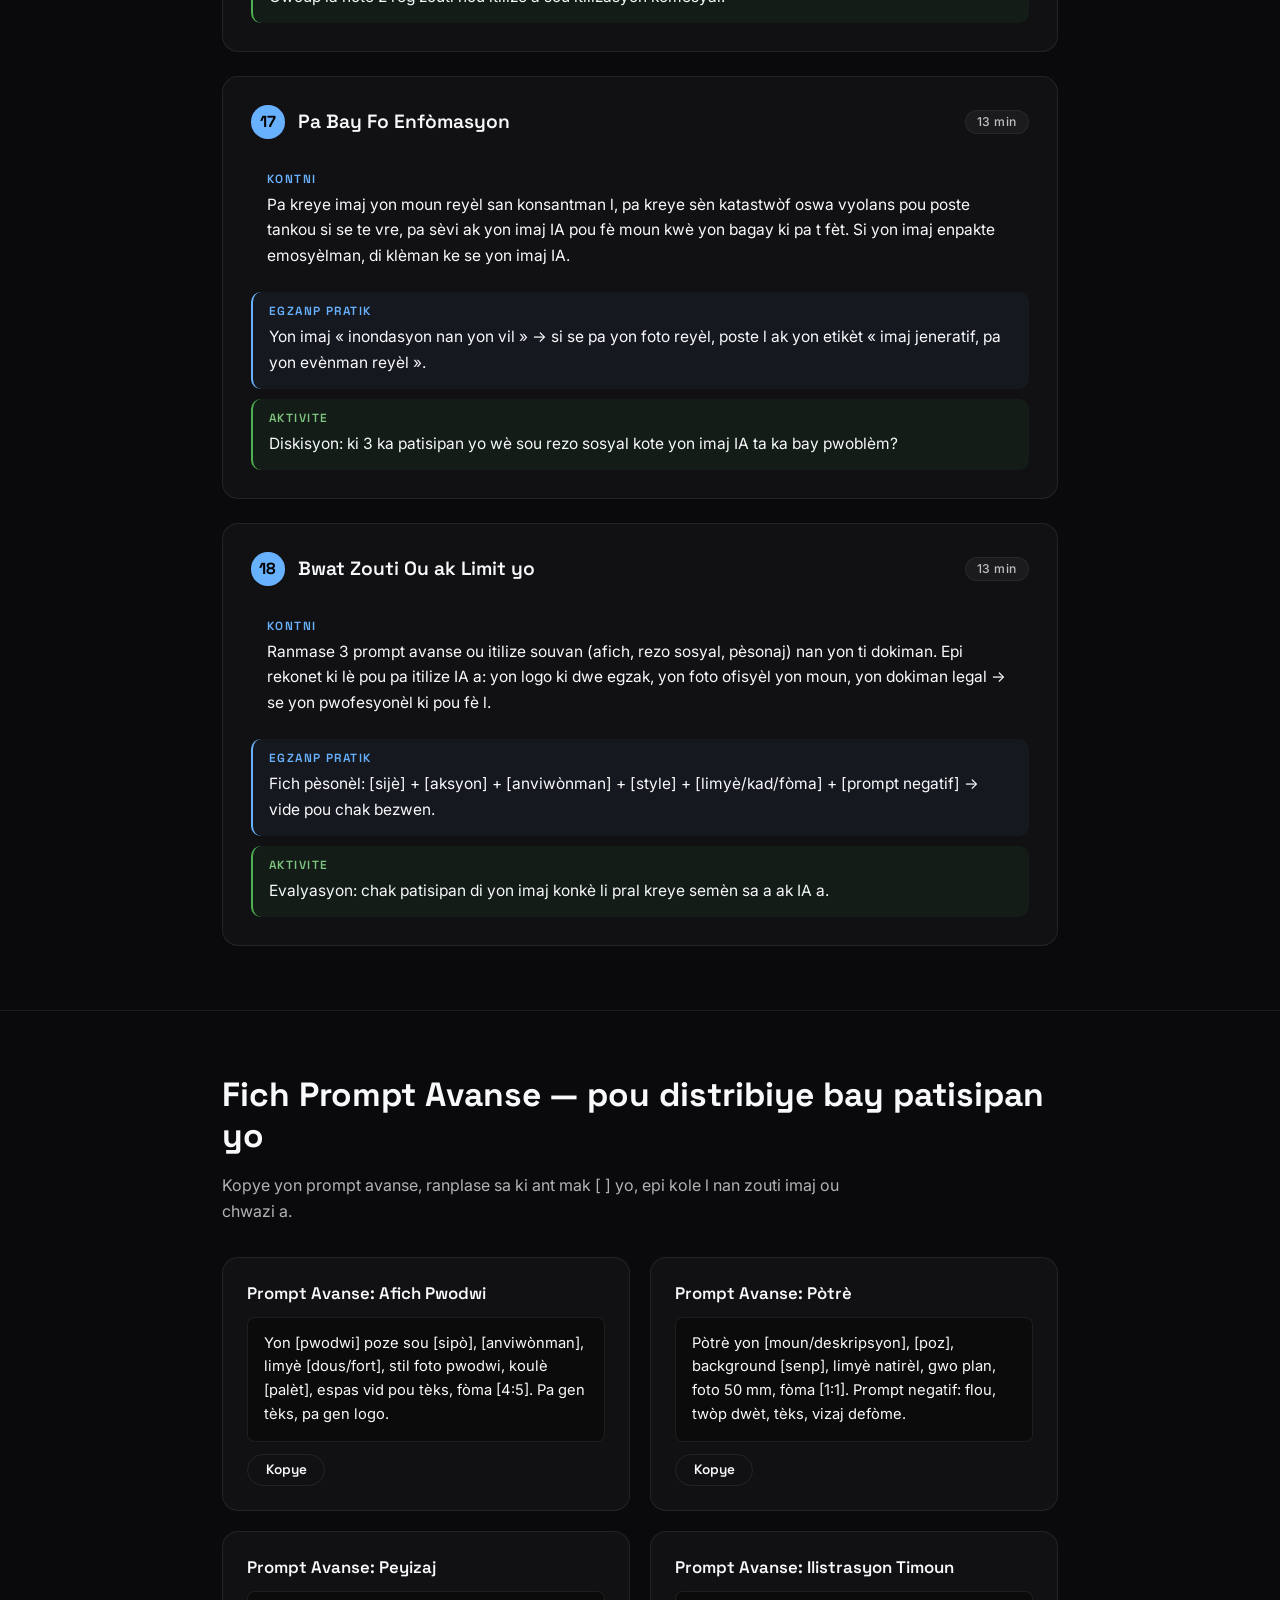
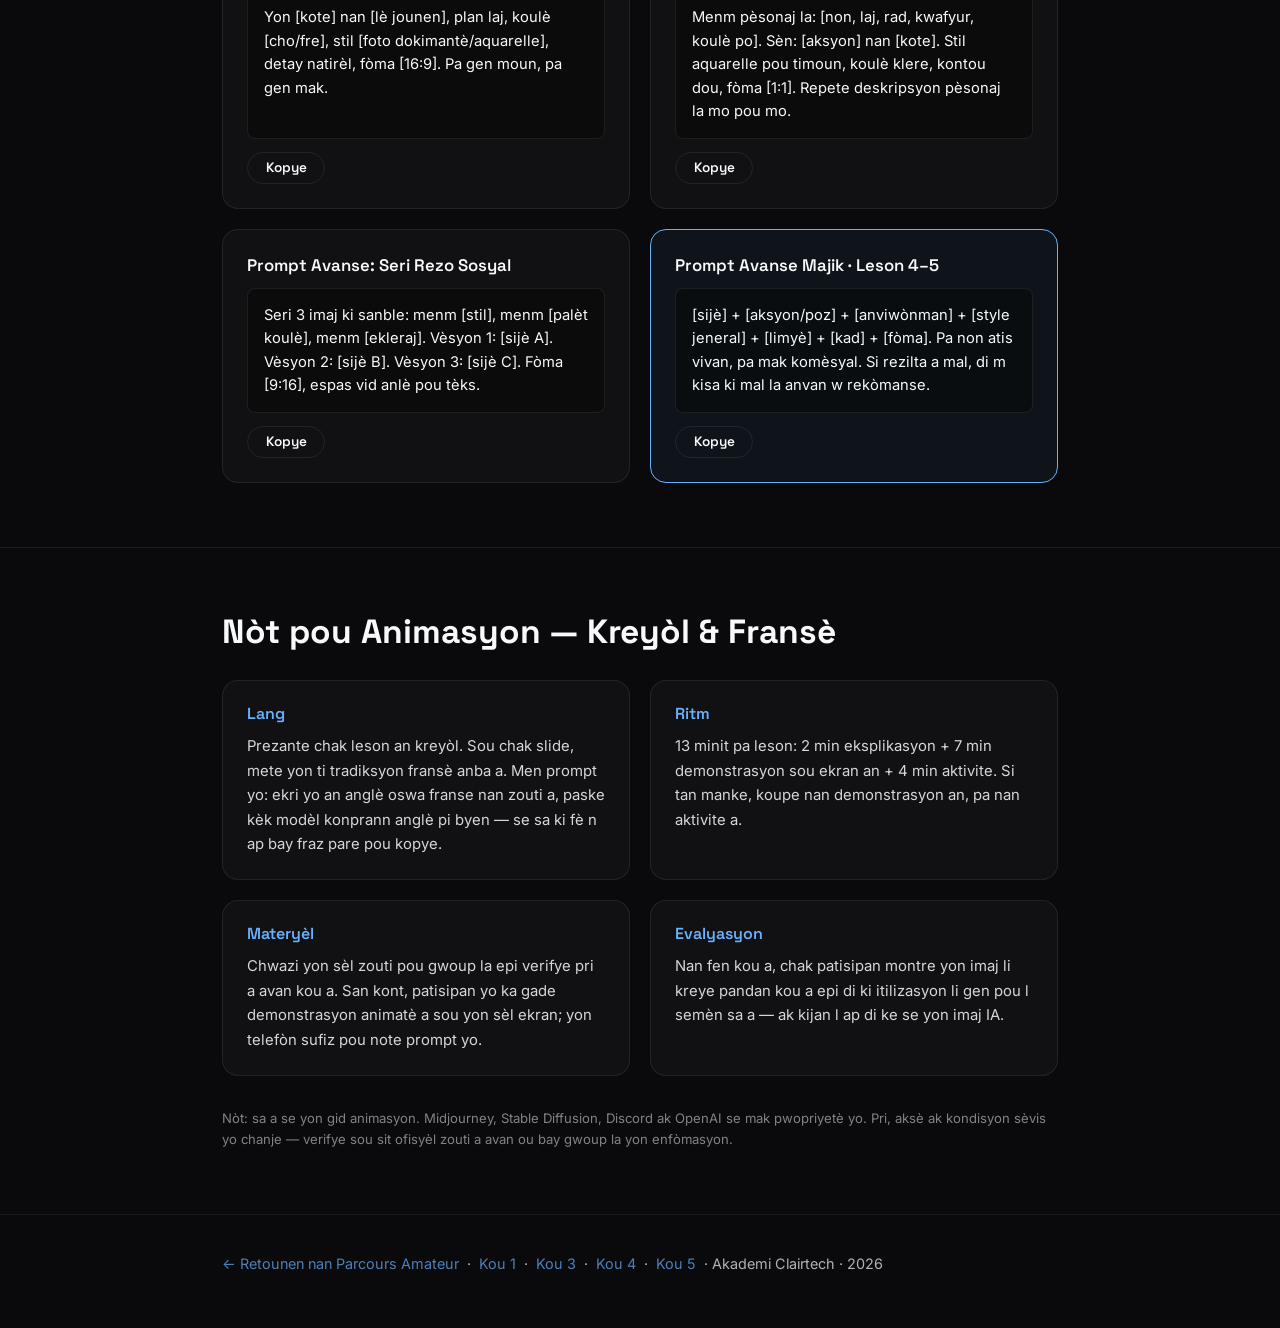
==== commit 630d6886: "Add bilingual course sheet for Déploiement avec LangChain Publie plan Kou 5 (22 leson, 5 blòk, 8 h) " ====
--- a/kou-ia-images.html
+++ b/kou-ia-images.html
@@ -747,6 +747,7 @@
                 · <a href="kou-intro-chatgpt.html"><span lang="ht">Kou 1</span><span lang="fr">Cours 1</span></a>
                 · <a href="kou-otomatisasyon.html"><span lang="ht">Kou 3</span><span lang="fr">Cours 3</span></a>
                 · <a href="kou-fine-tuning.html"><span lang="ht">Kou 4</span><span lang="fr">Cours 4</span></a>
+                · <a href="kou-langchain.html"><span lang="ht">Kou 5</span><span lang="fr">Cours 5</span></a>
                 · Akademi Clairtech · 2026
             </p>
         </div>
--- a/course.css
+++ b/course.css
@@ -430,6 +430,7 @@
     border: 1px solid var(--glass-border);
     font-size: .92rem;
     line-height: 1.6;
+    overflow-wrap: anywhere;
 }
 
 .copy-btn {
@@ -530,6 +531,9 @@
 
     .plan-table {
         font-size: .85rem;
+        display: block;
+        overflow-x: auto;
+        -webkit-overflow-scrolling: touch;
     }
 
     .plan-table th,
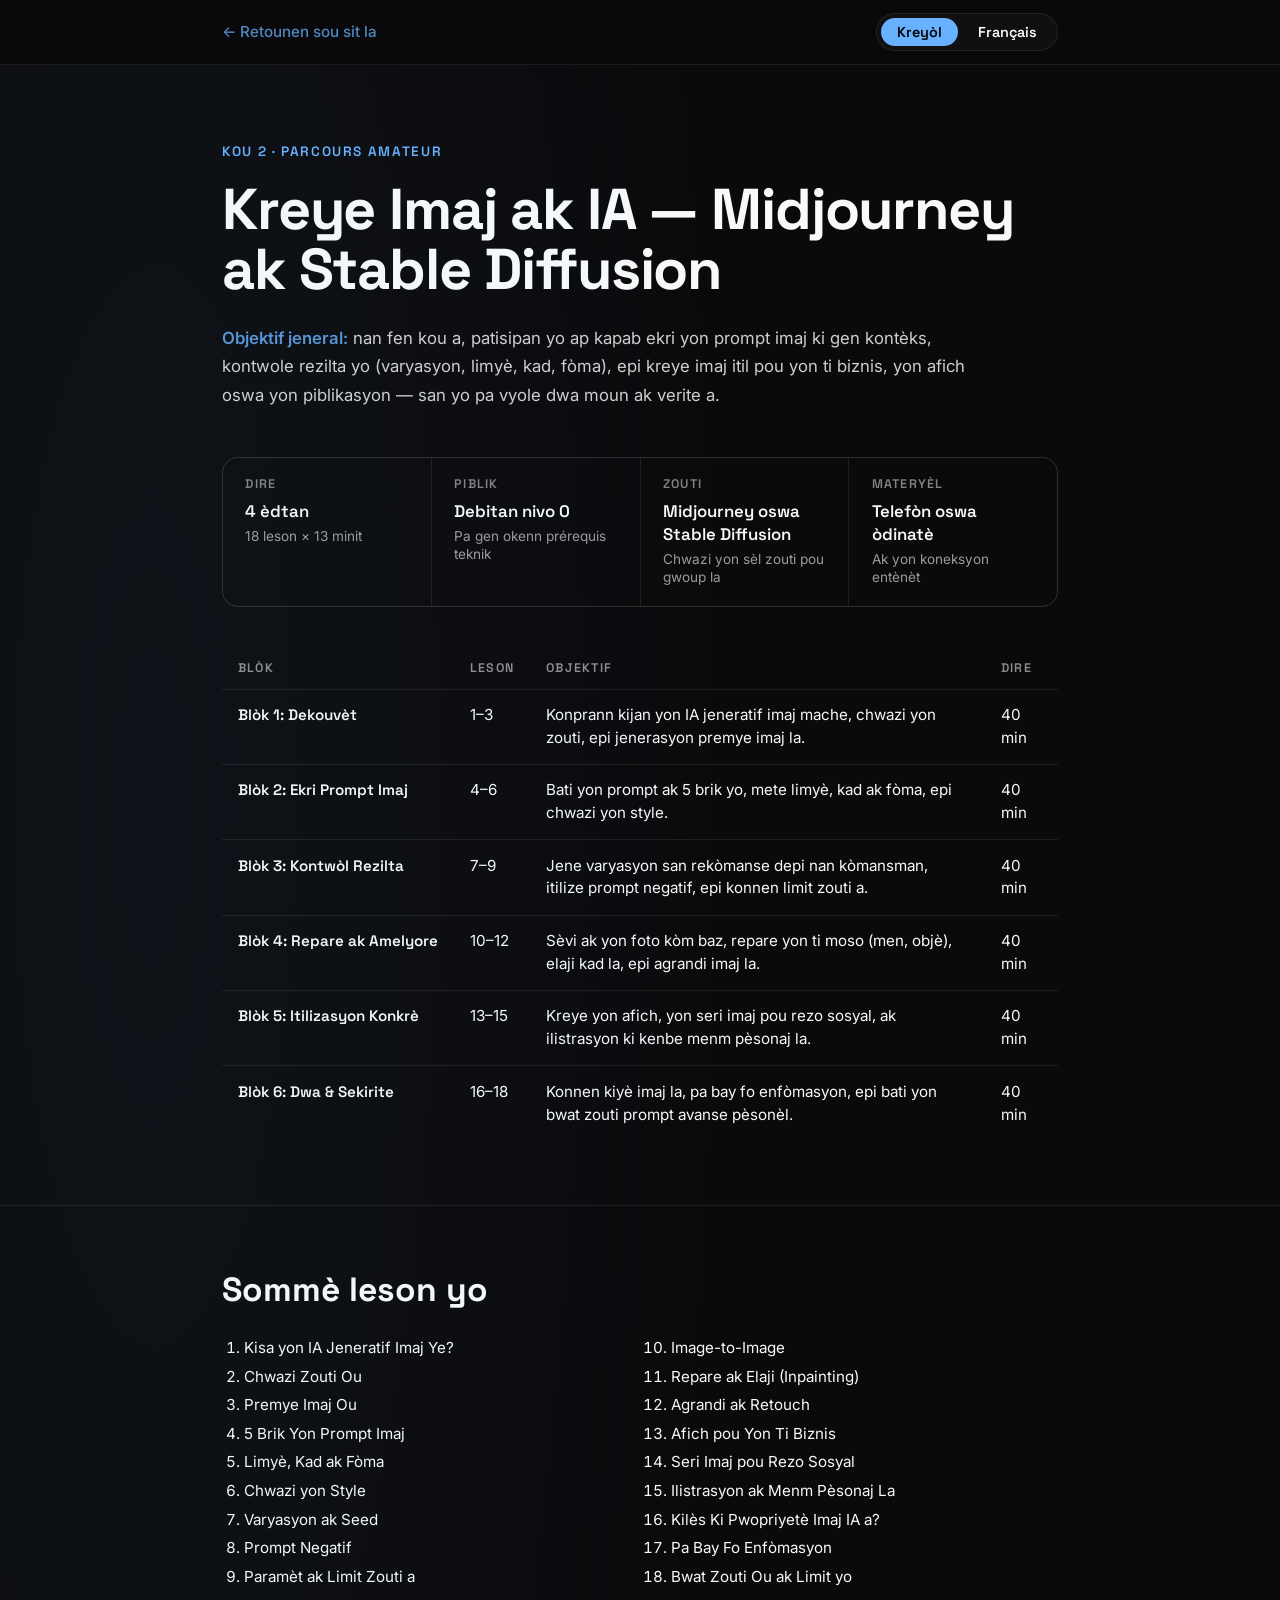
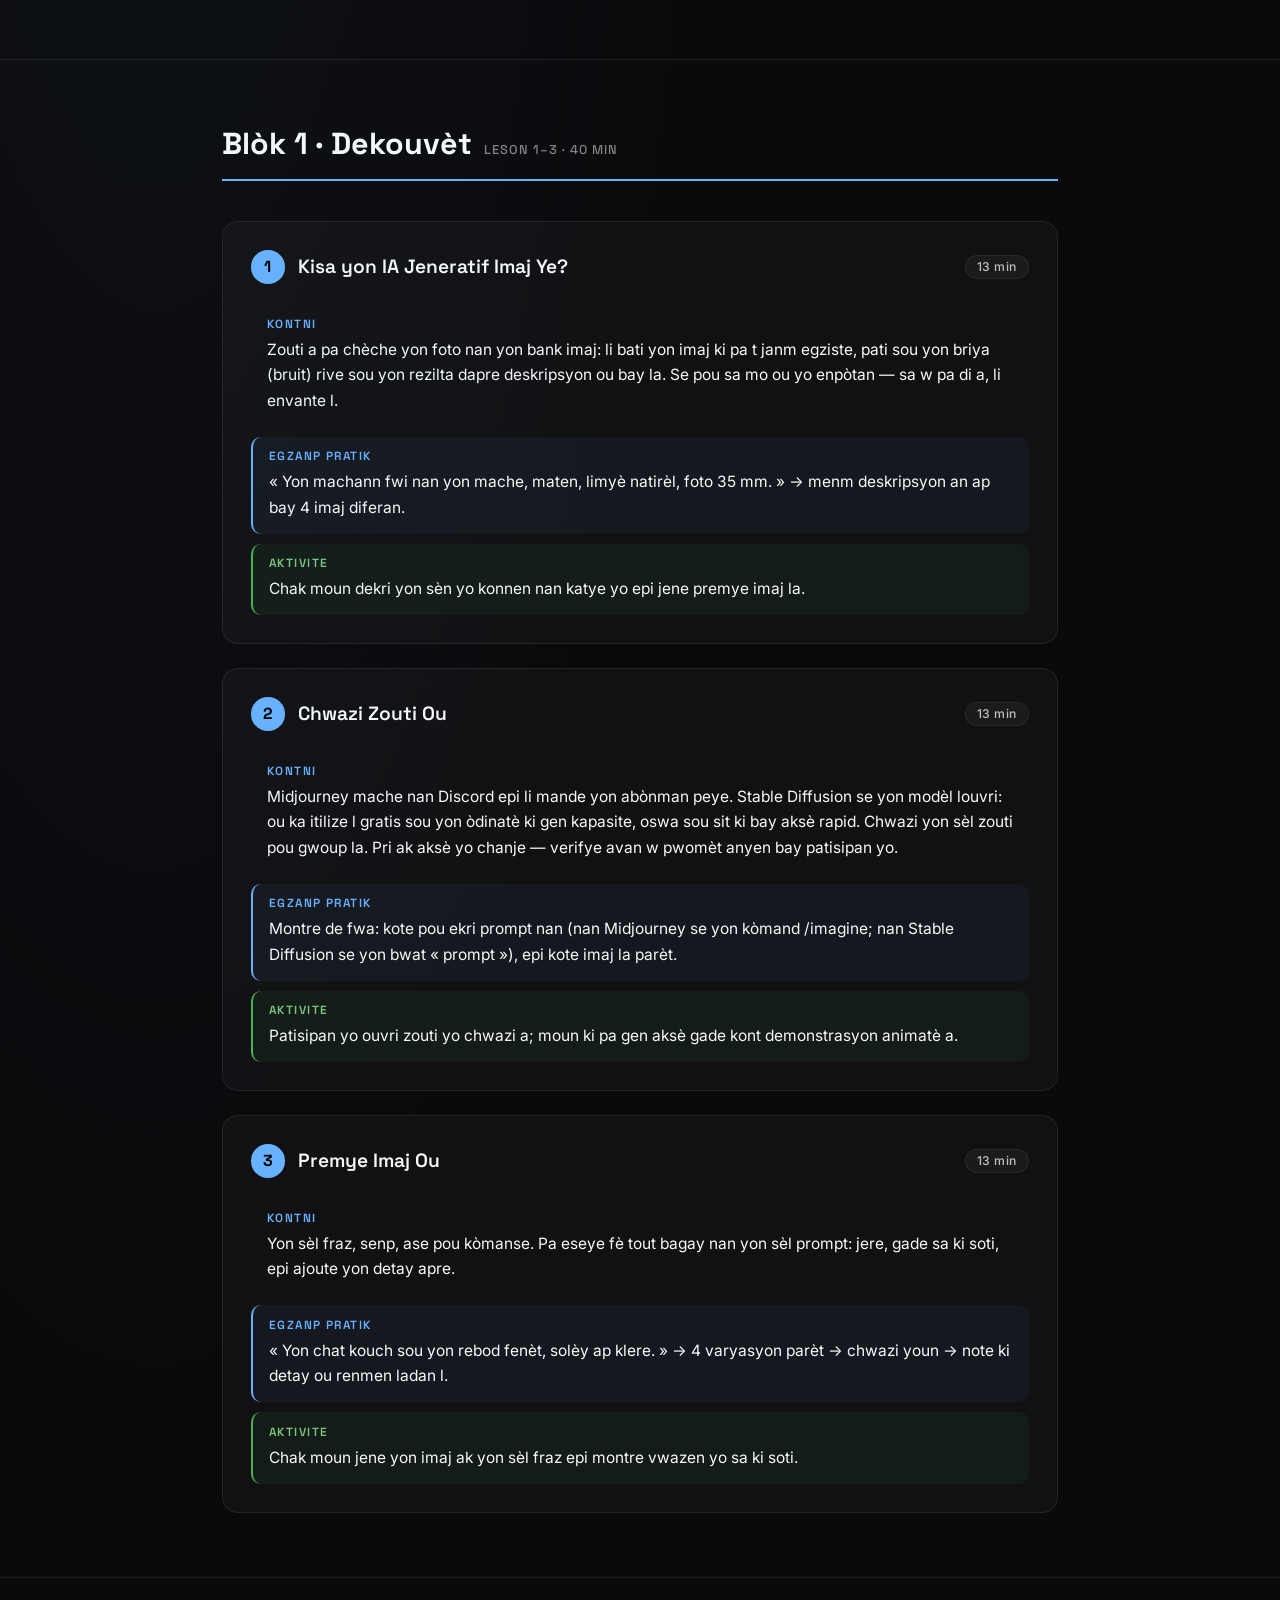
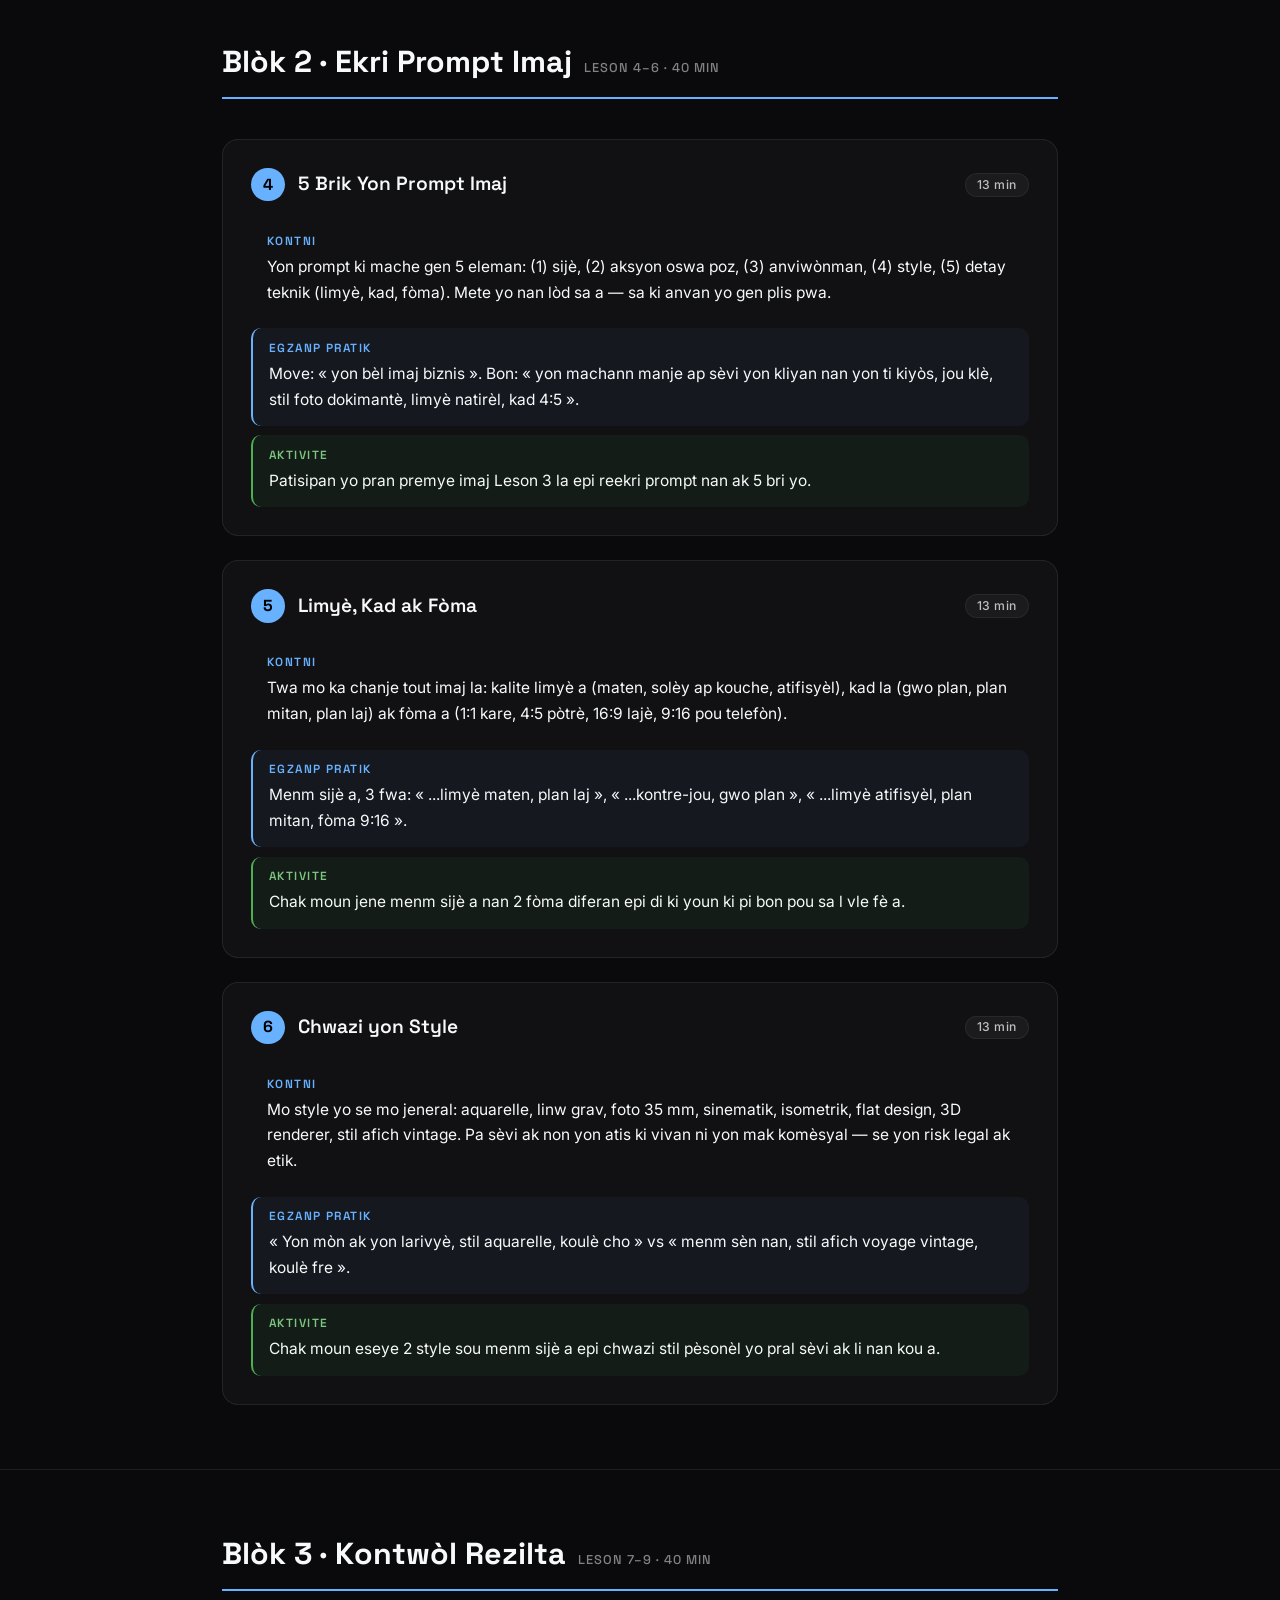
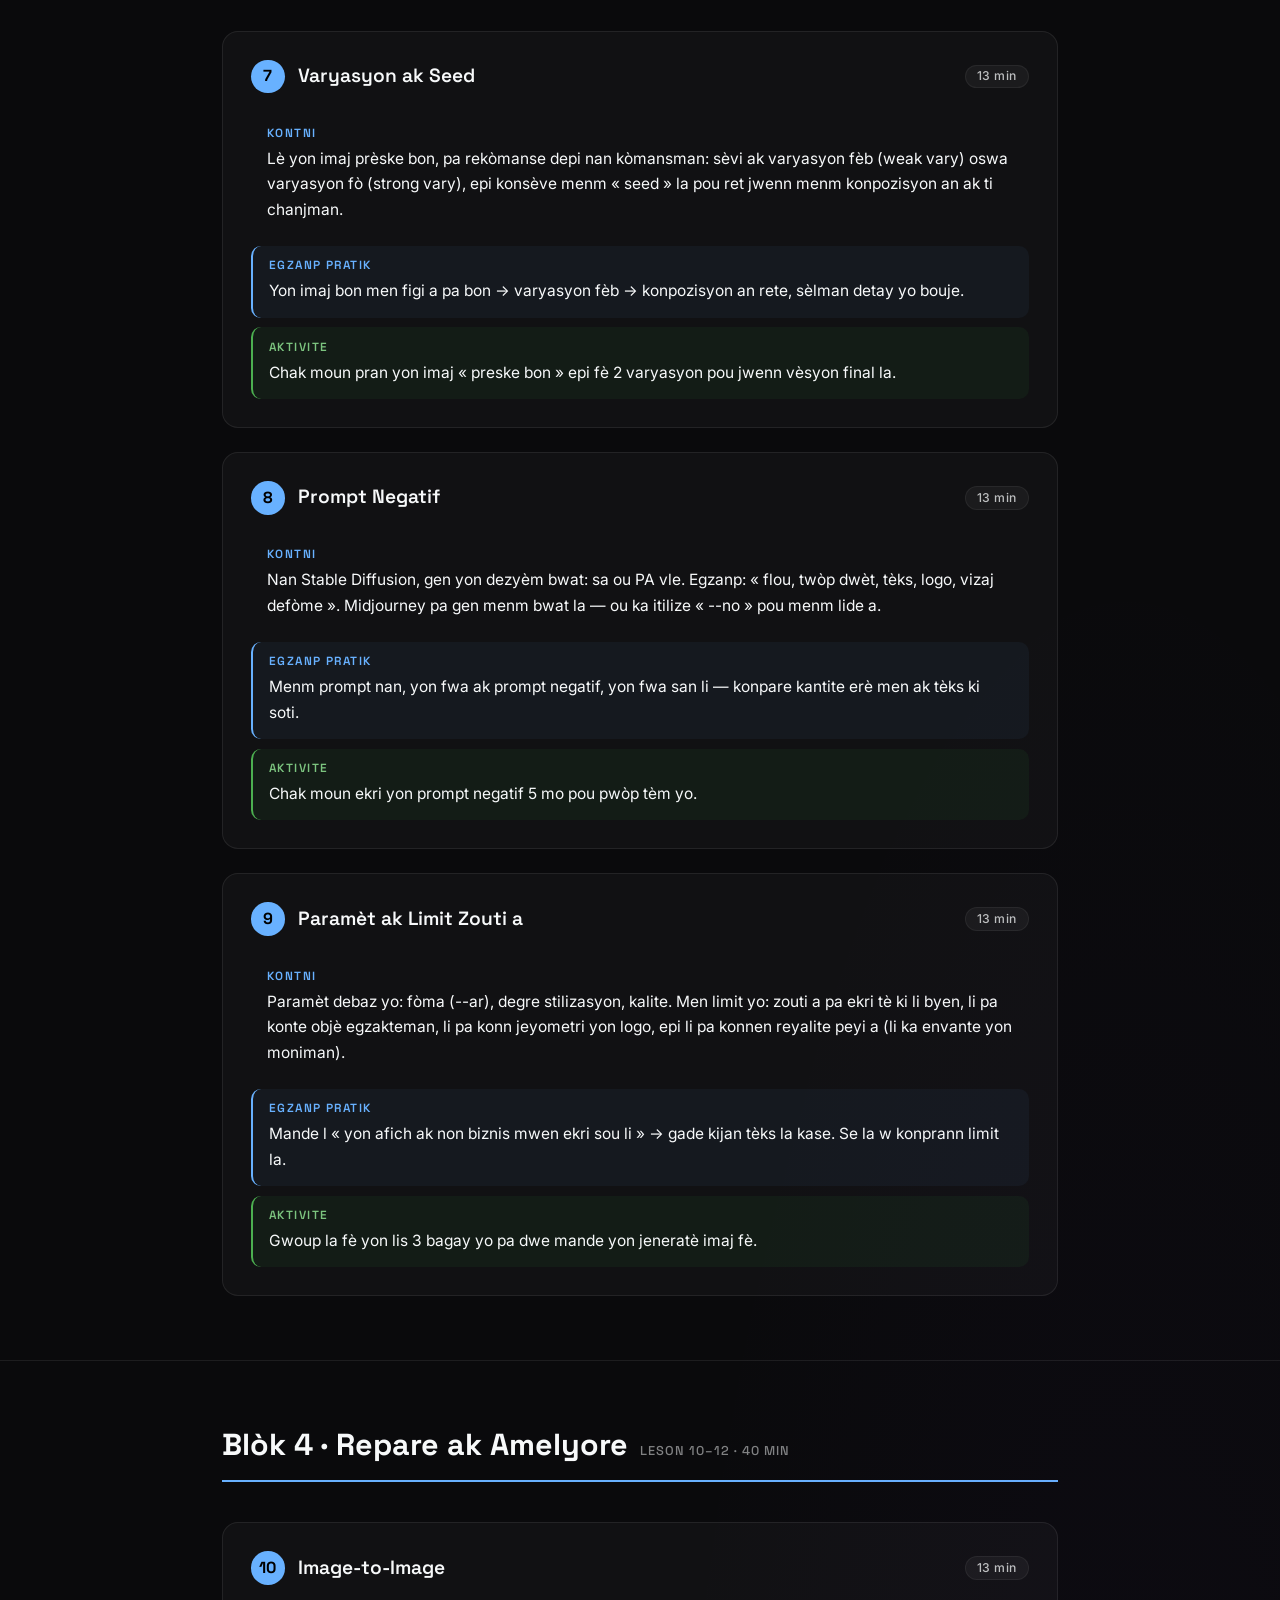
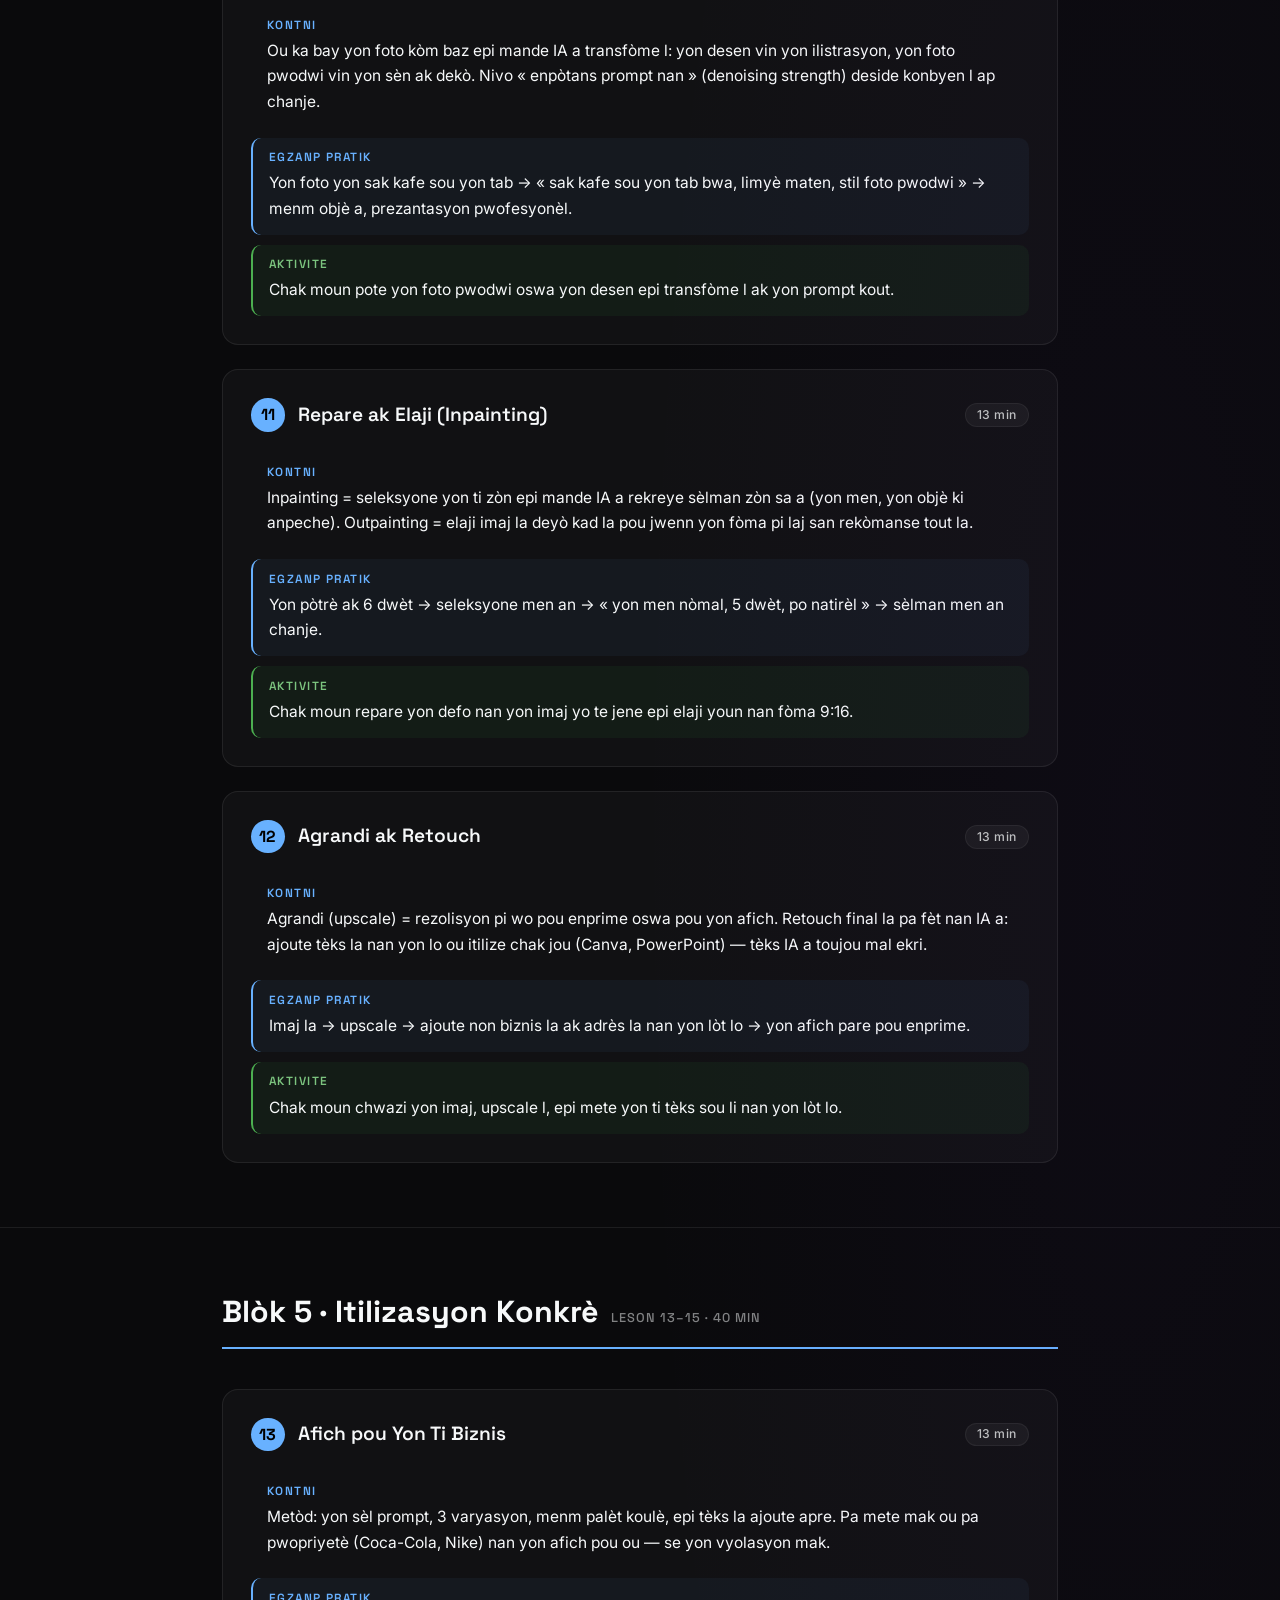
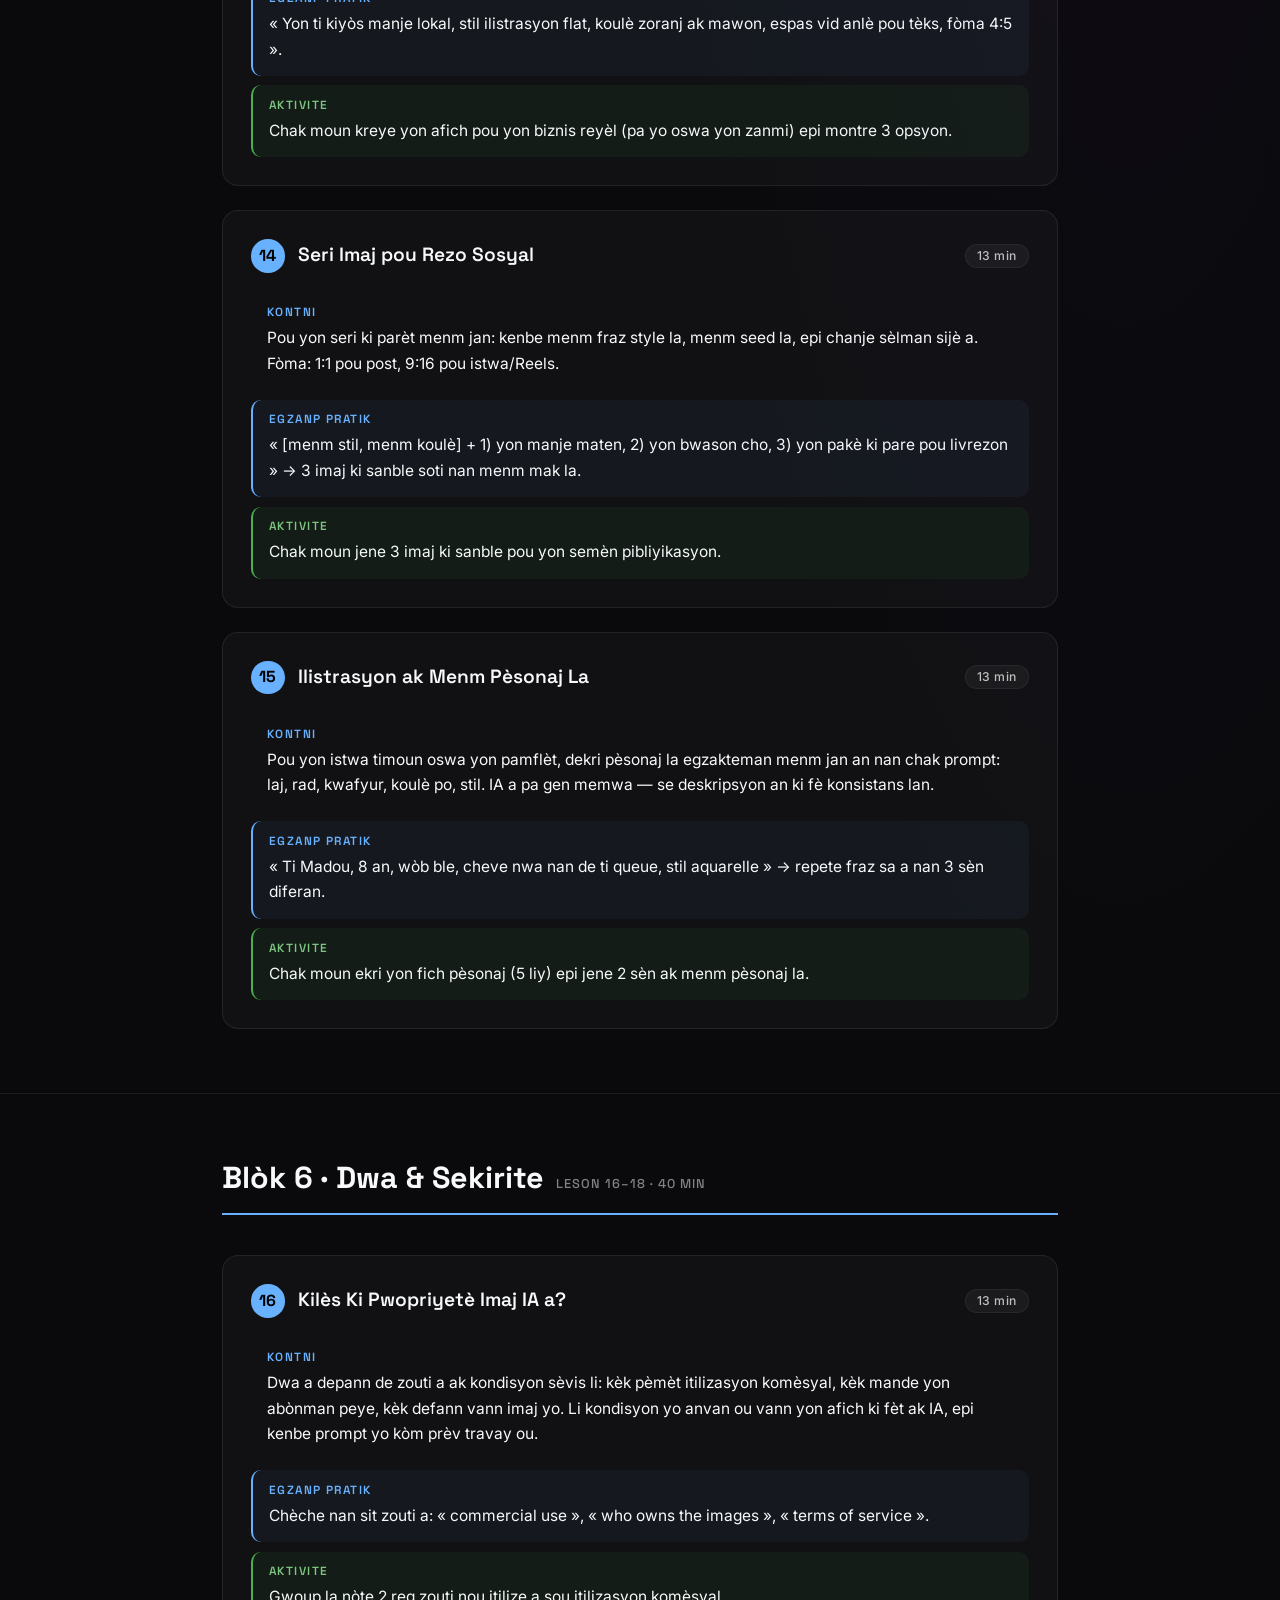
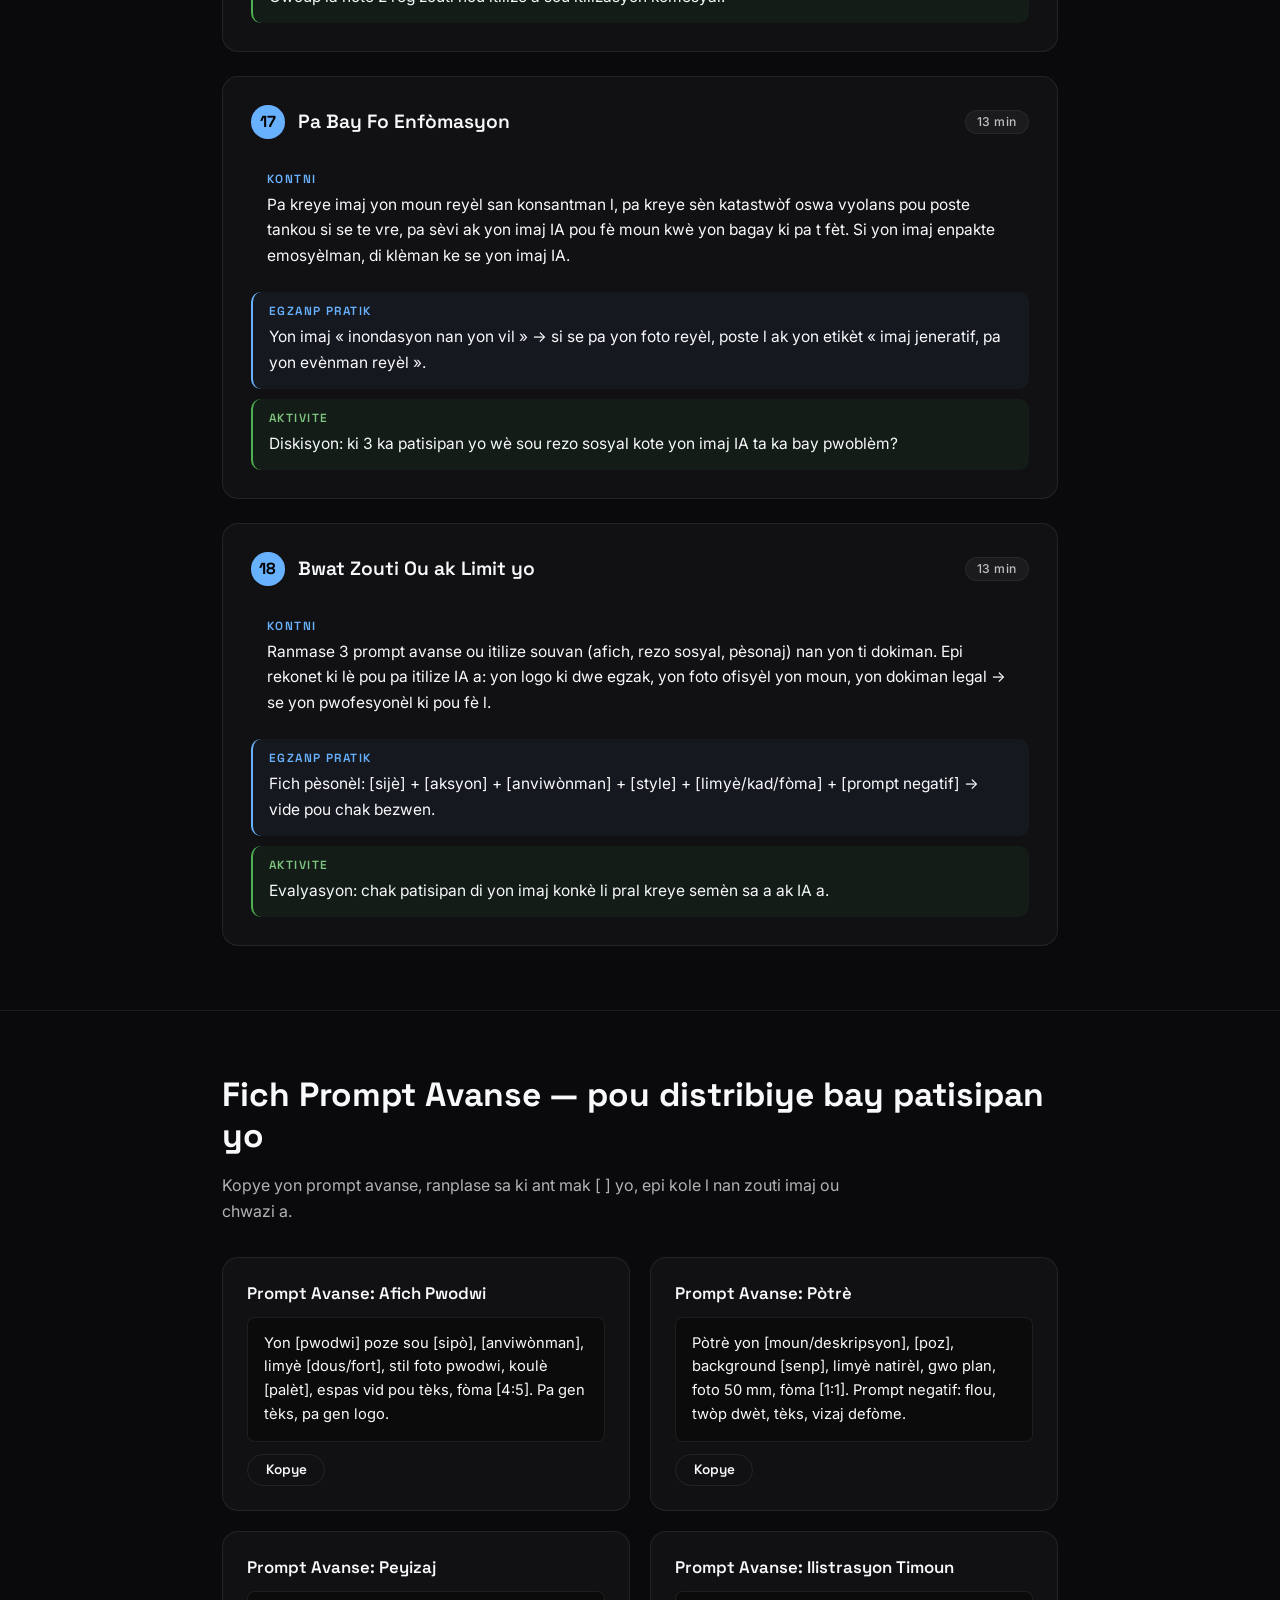
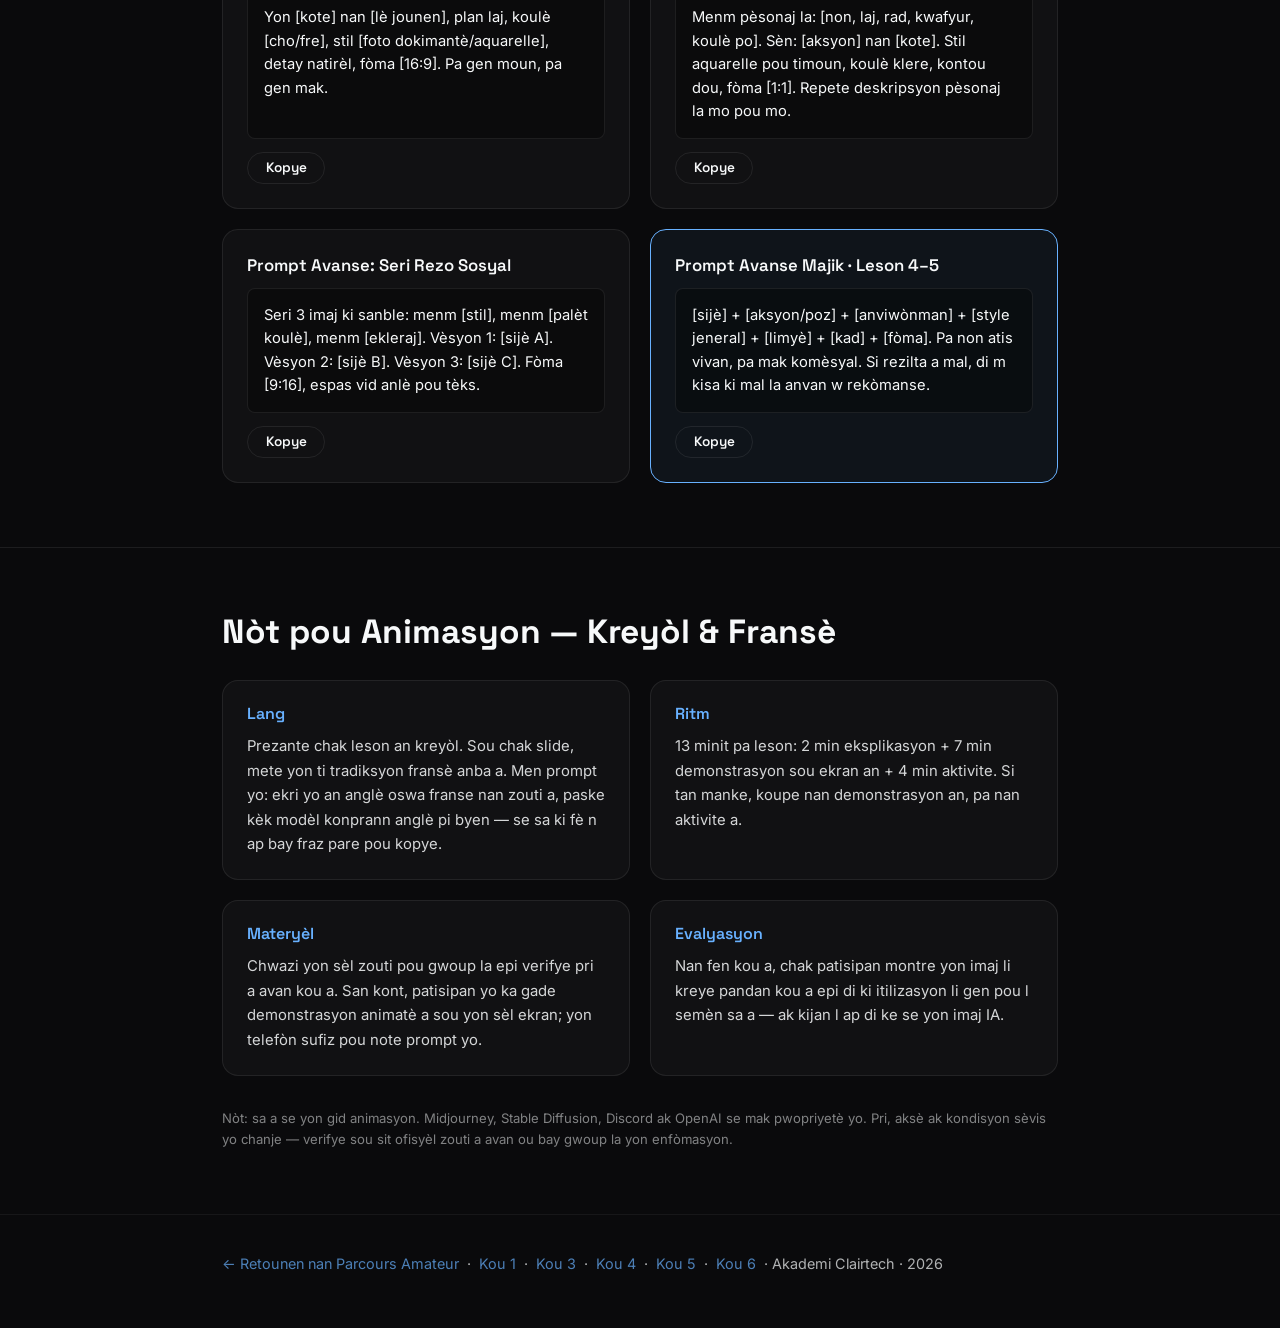
==== commit 1d17d39c: "Add bilingual course sheet for Optimisation de Modèles Dernière fiche manquante du Parcours Expert :" ====
--- a/kou-ia-images.html
+++ b/kou-ia-images.html
@@ -748,6 +748,7 @@
                 · <a href="kou-otomatisasyon.html"><span lang="ht">Kou 3</span><span lang="fr">Cours 3</span></a>
                 · <a href="kou-fine-tuning.html"><span lang="ht">Kou 4</span><span lang="fr">Cours 4</span></a>
                 · <a href="kou-langchain.html"><span lang="ht">Kou 5</span><span lang="fr">Cours 5</span></a>
+                · <a href="kou-optimizasyon.html"><span lang="ht">Kou 6</span><span lang="fr">Cours 6</span></a>
                 · Akademi Clairtech · 2026
             </p>
         </div>
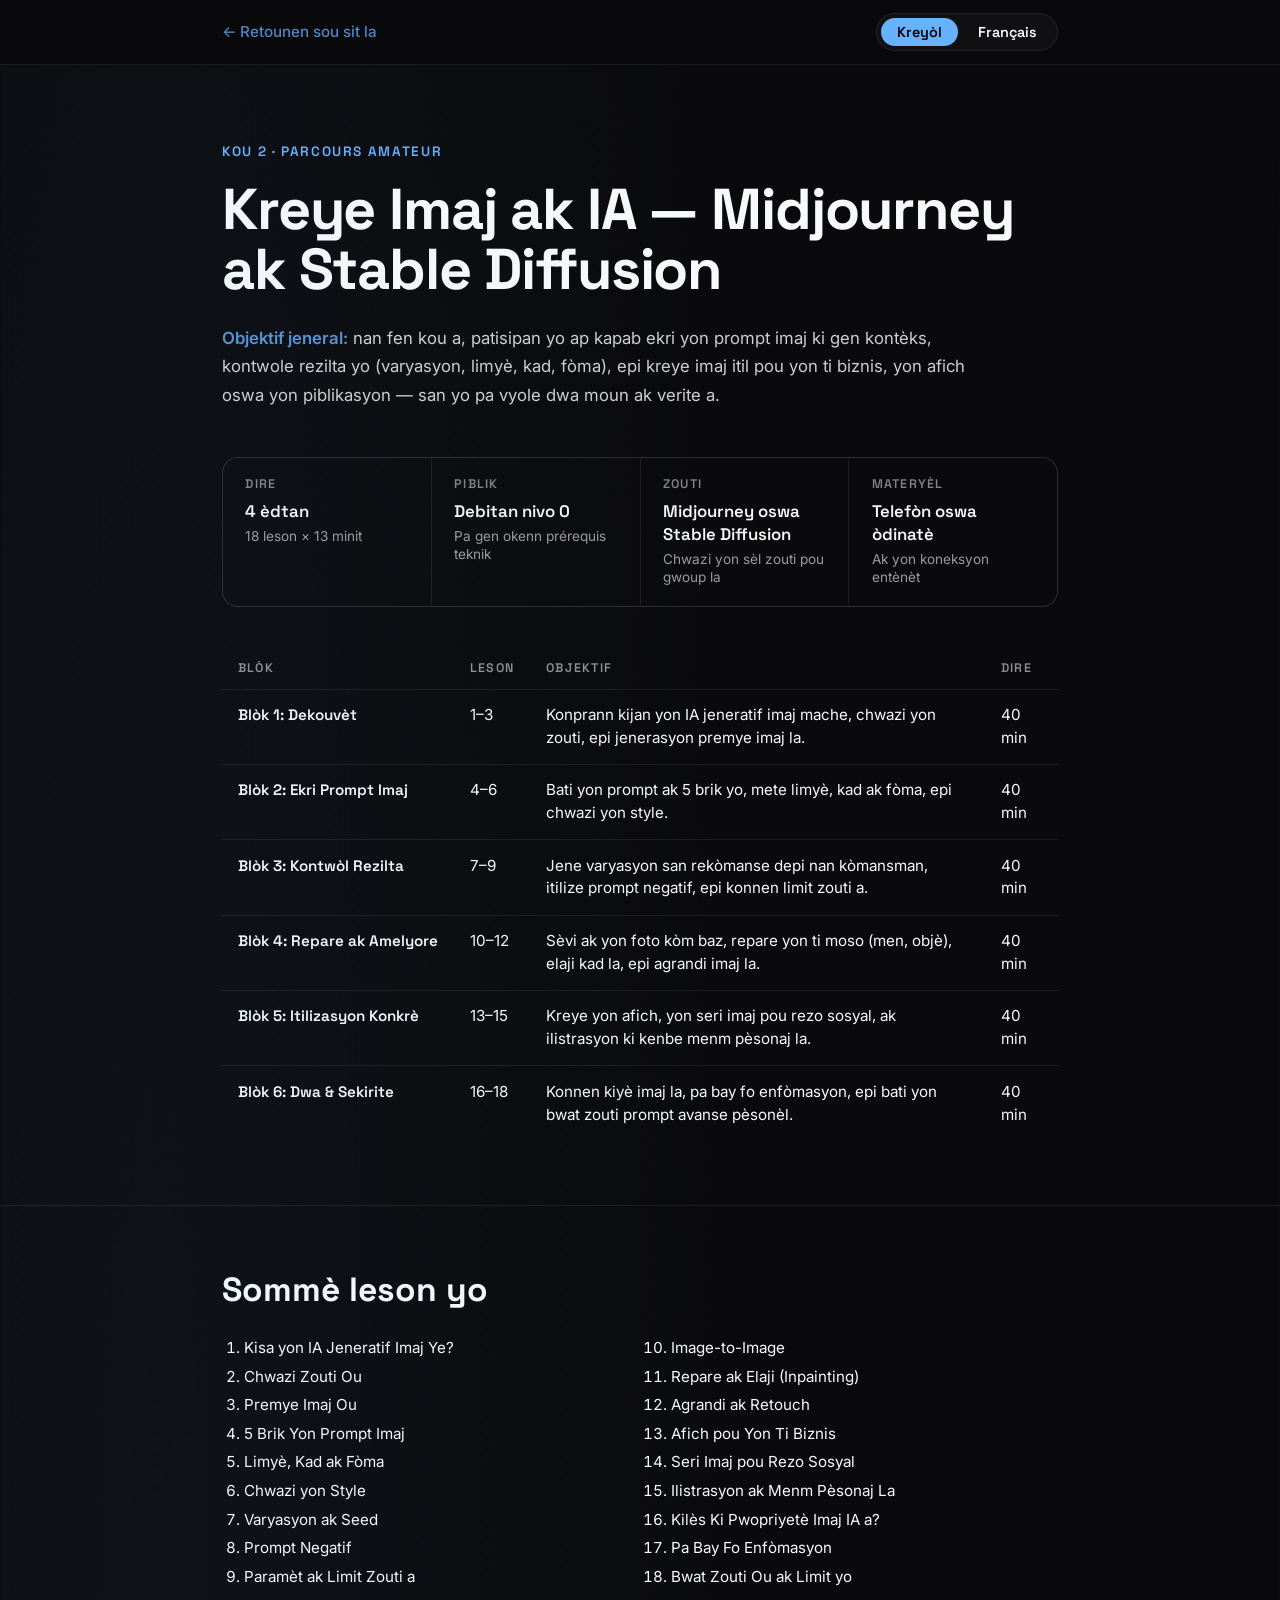
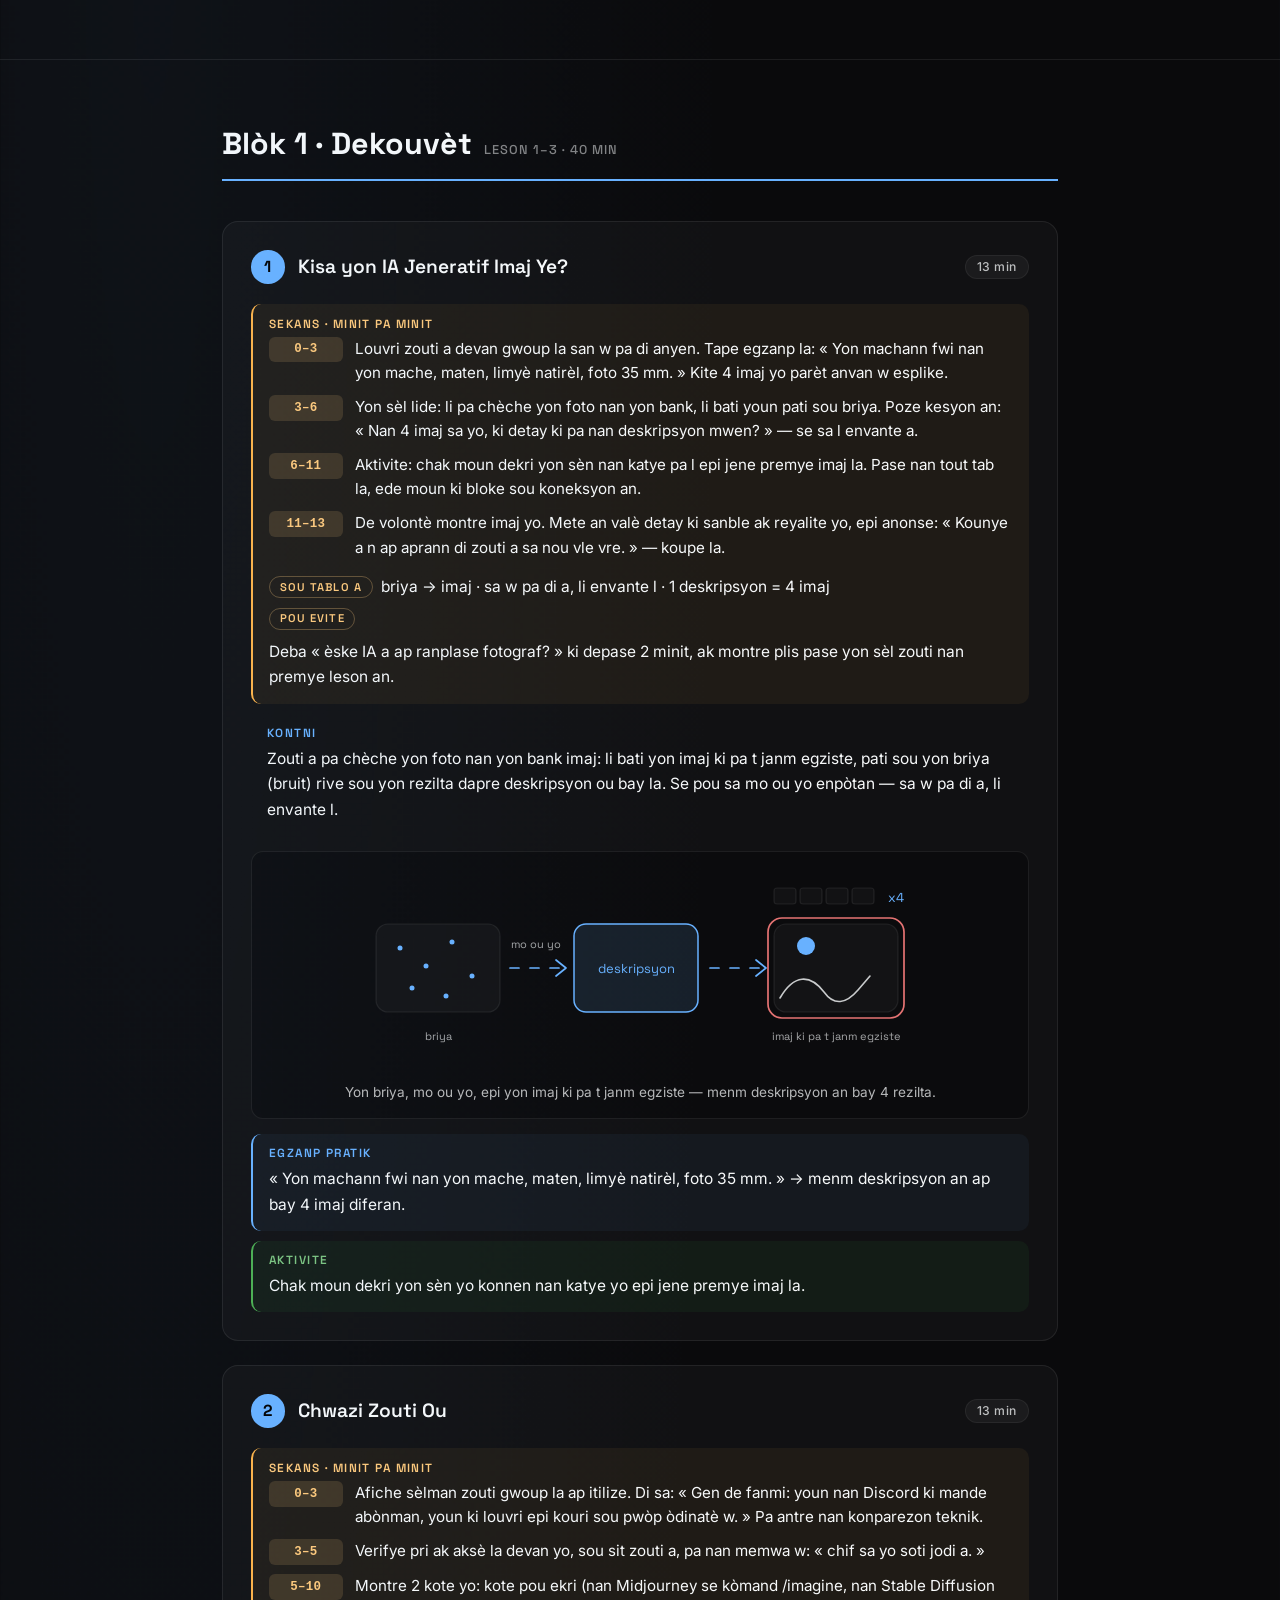
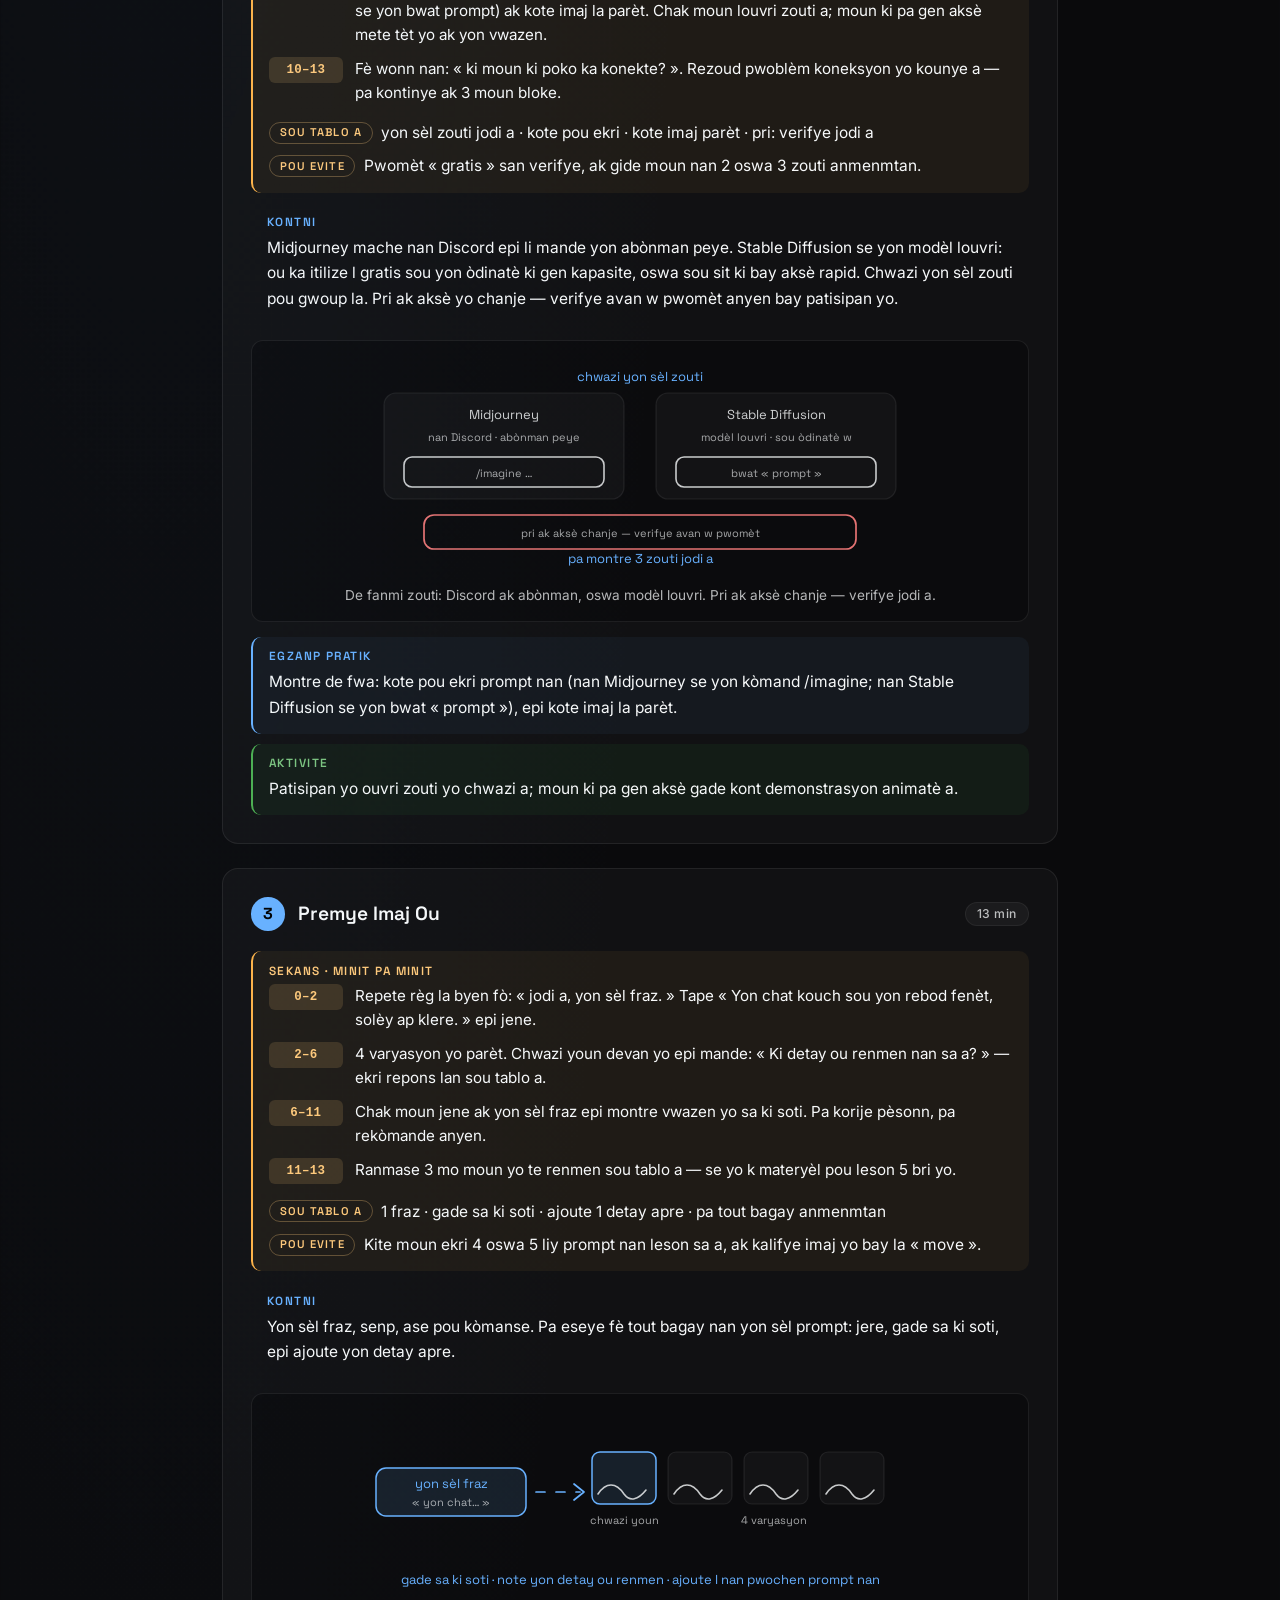
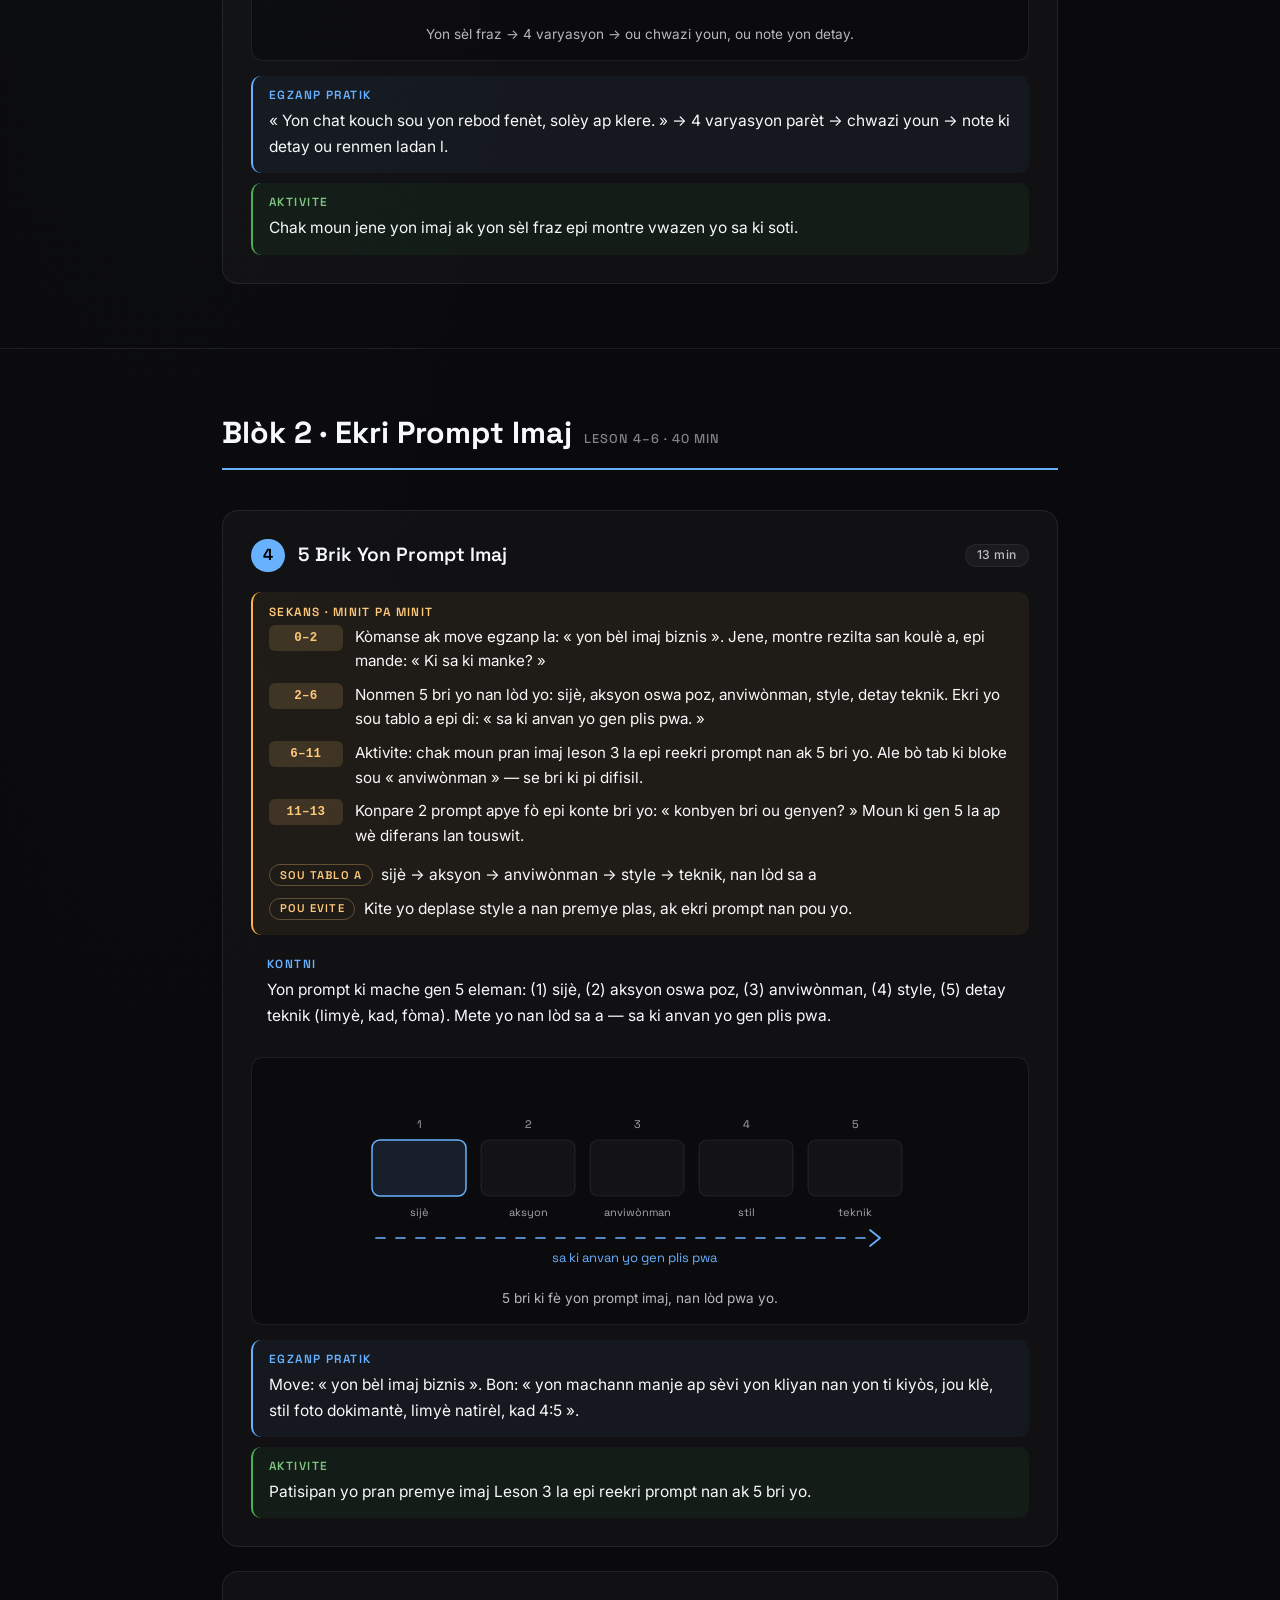
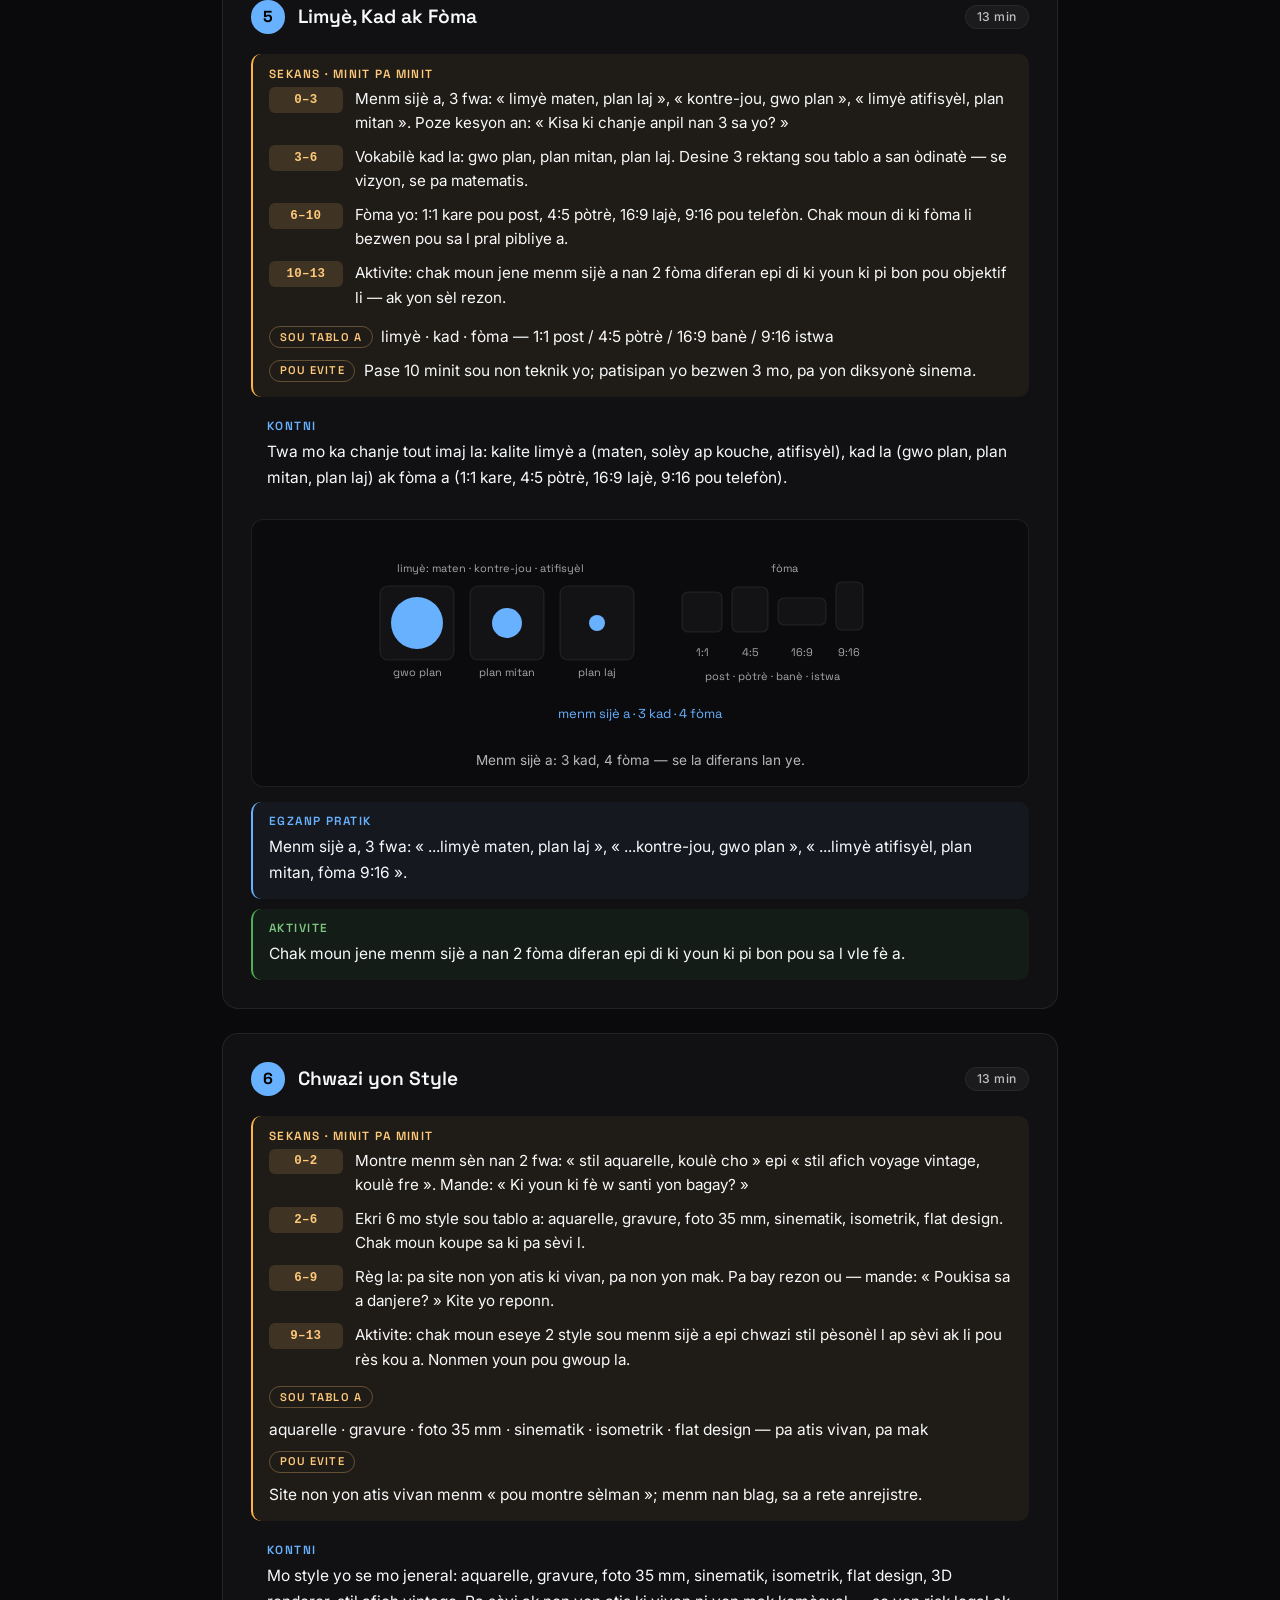
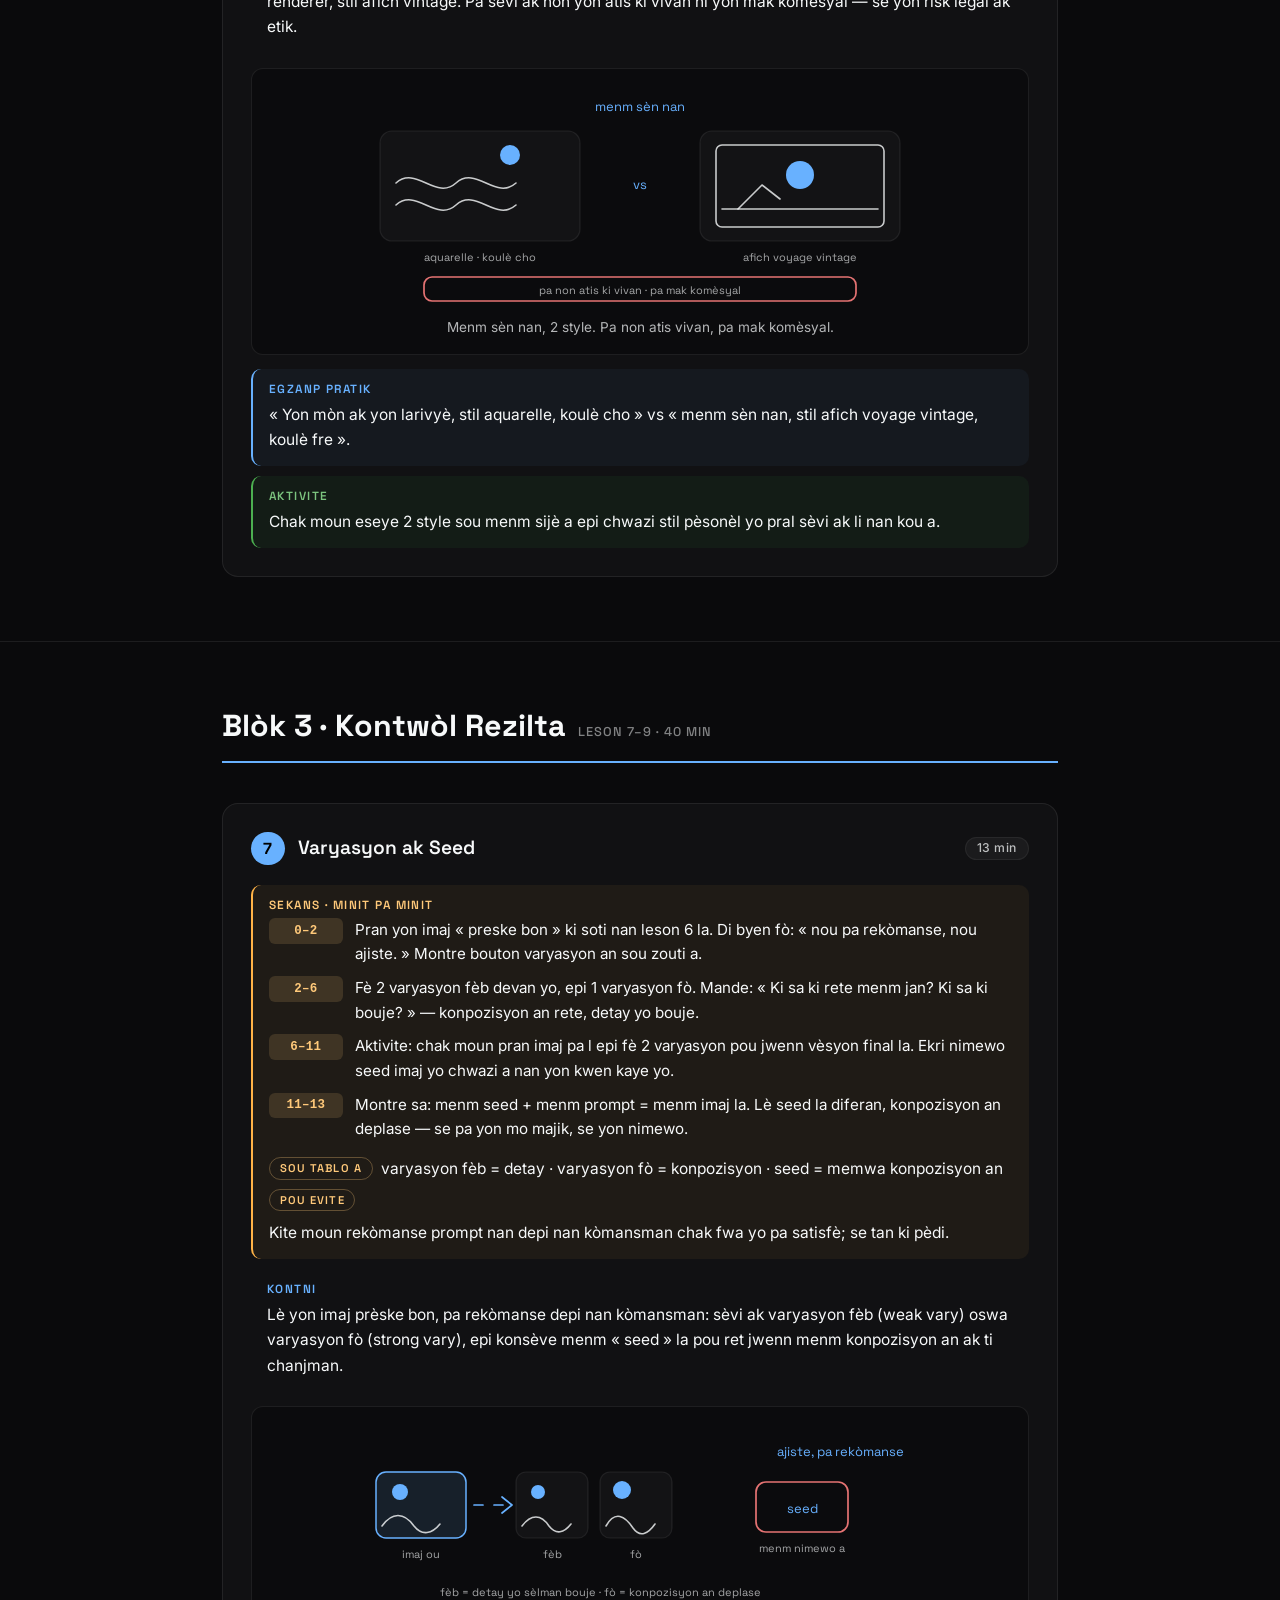
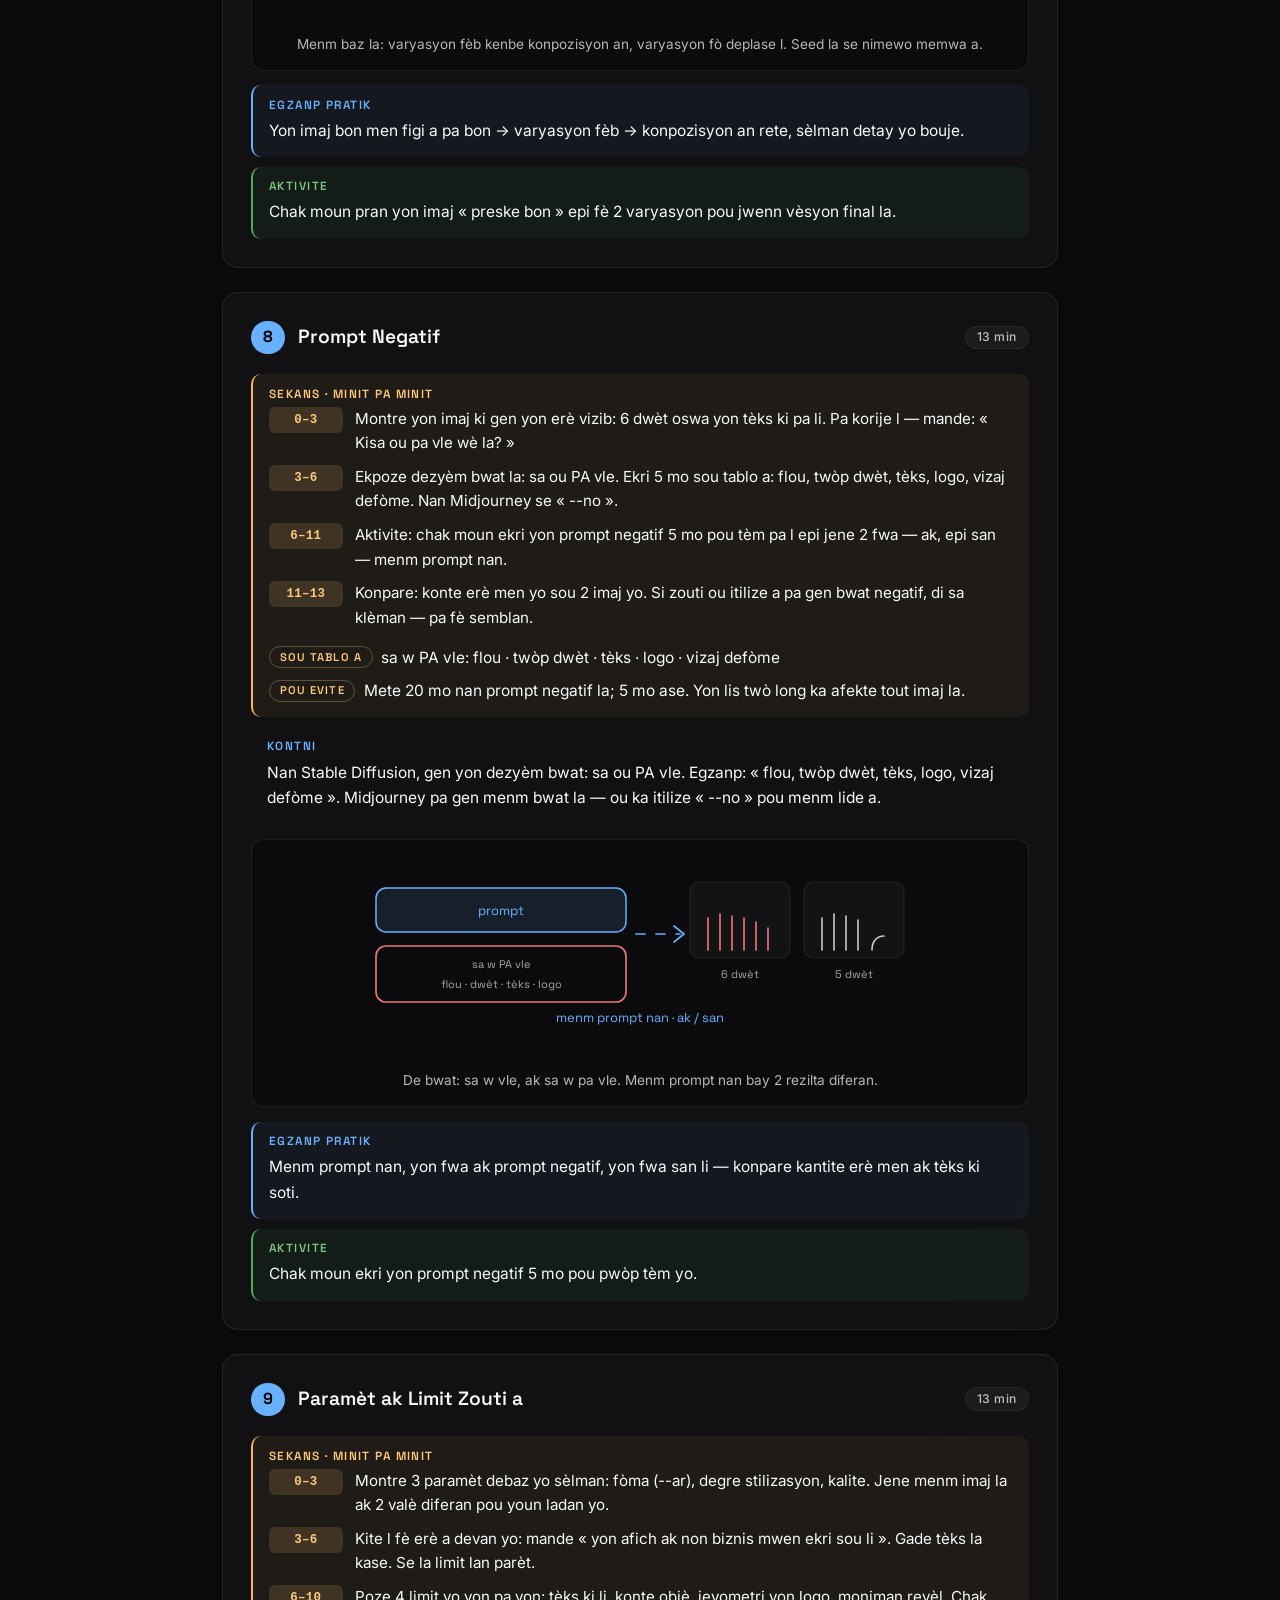
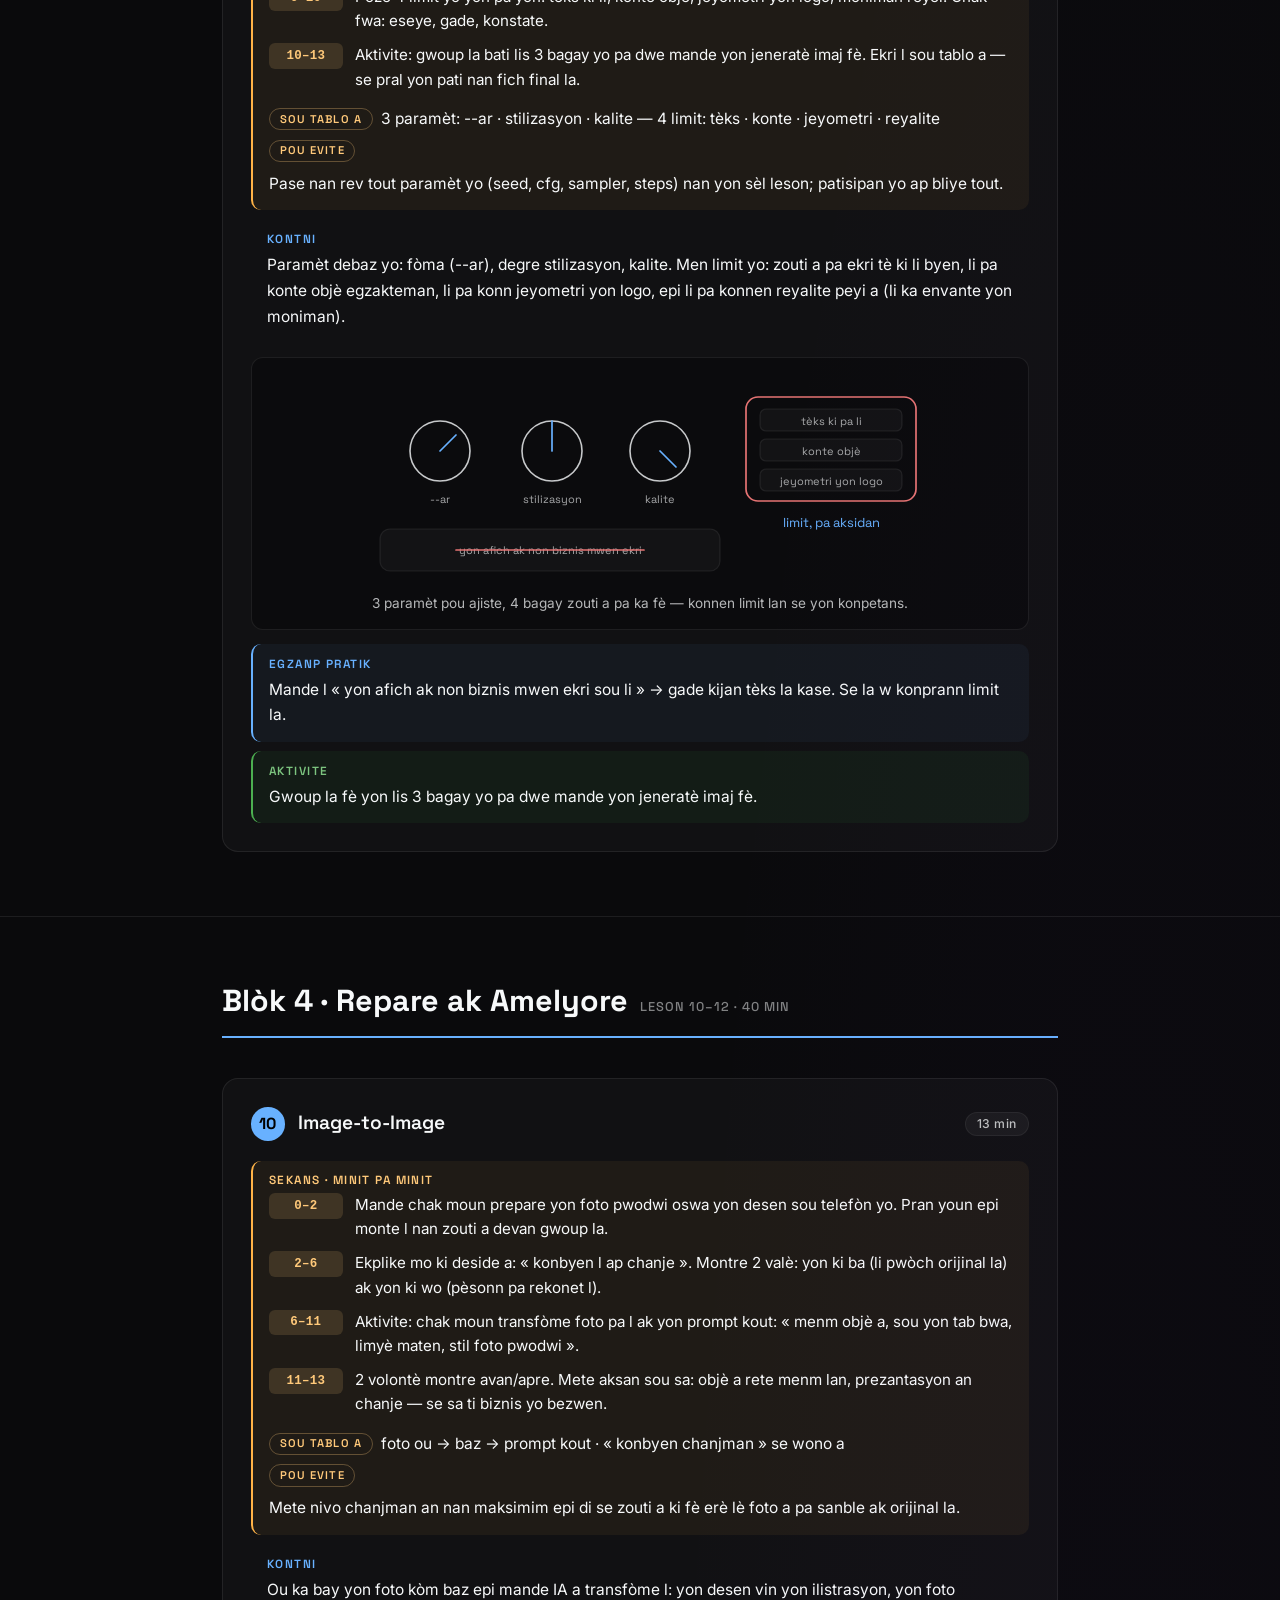
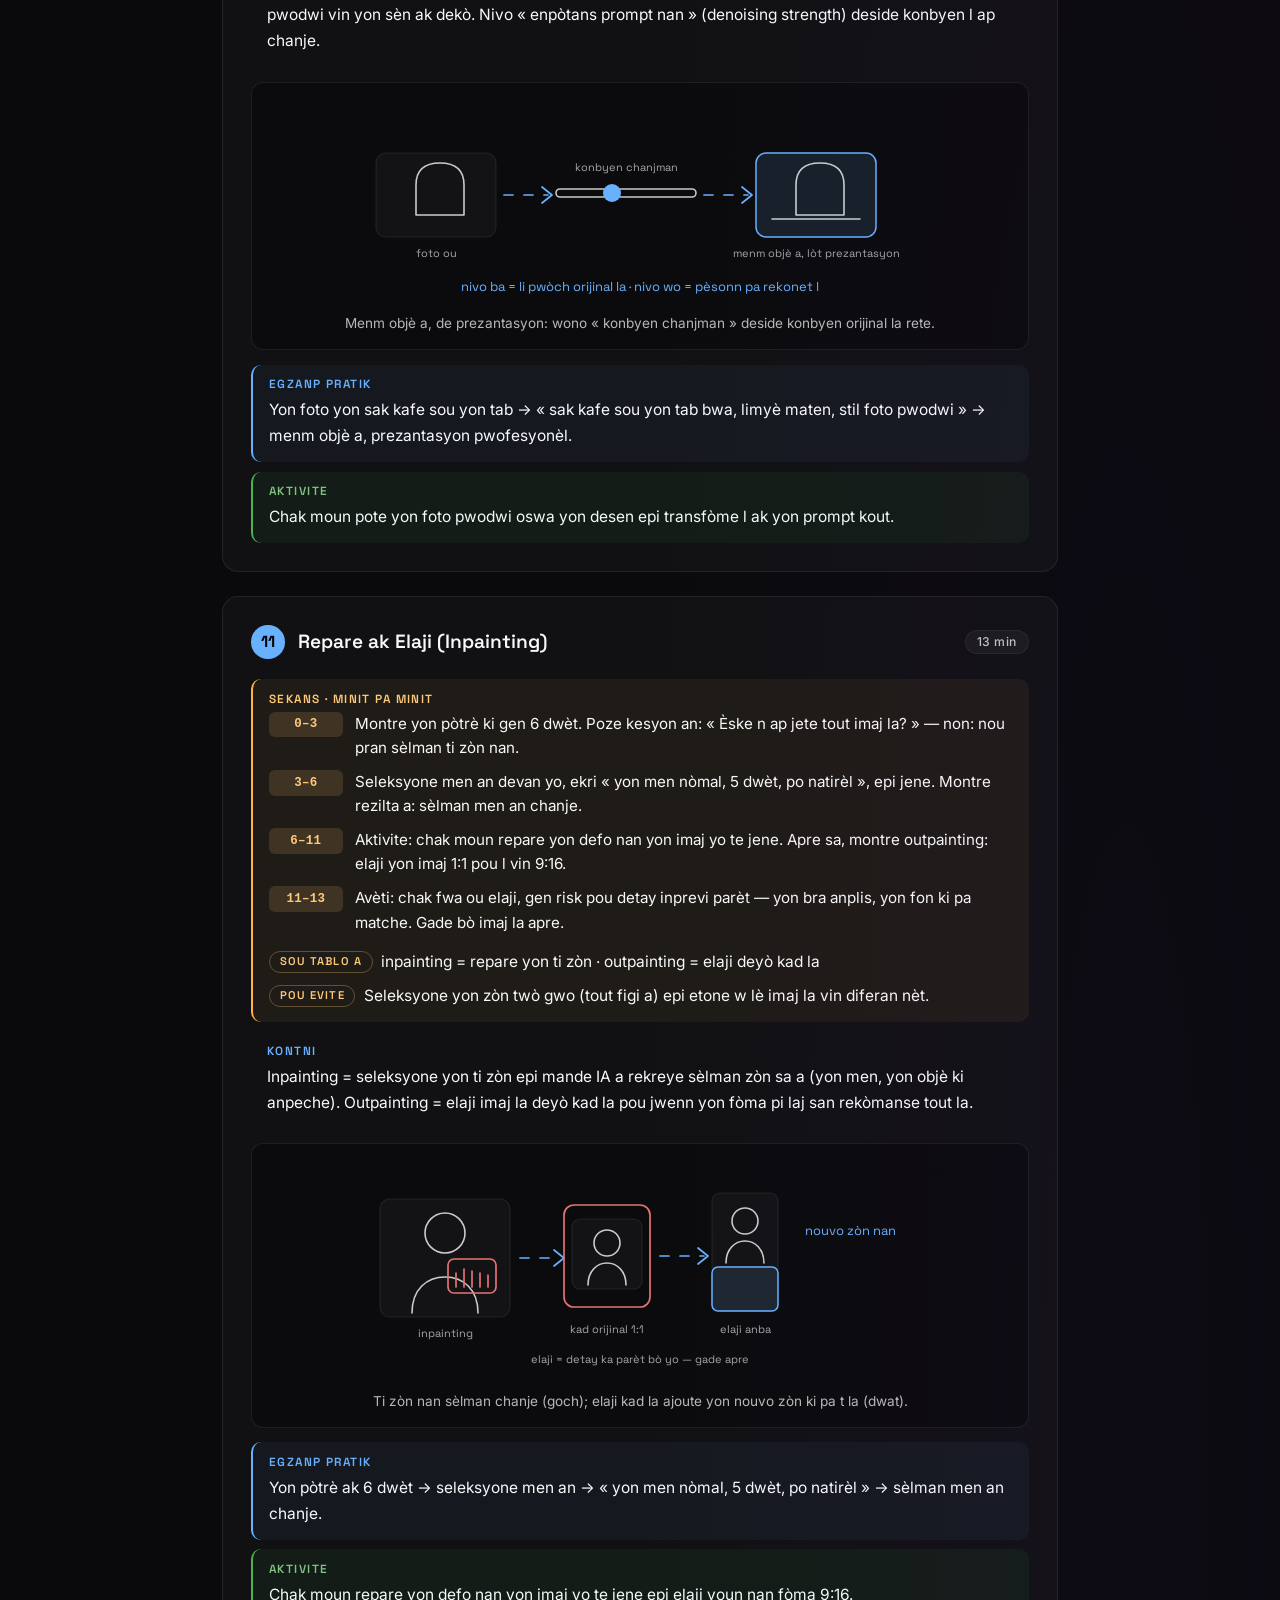
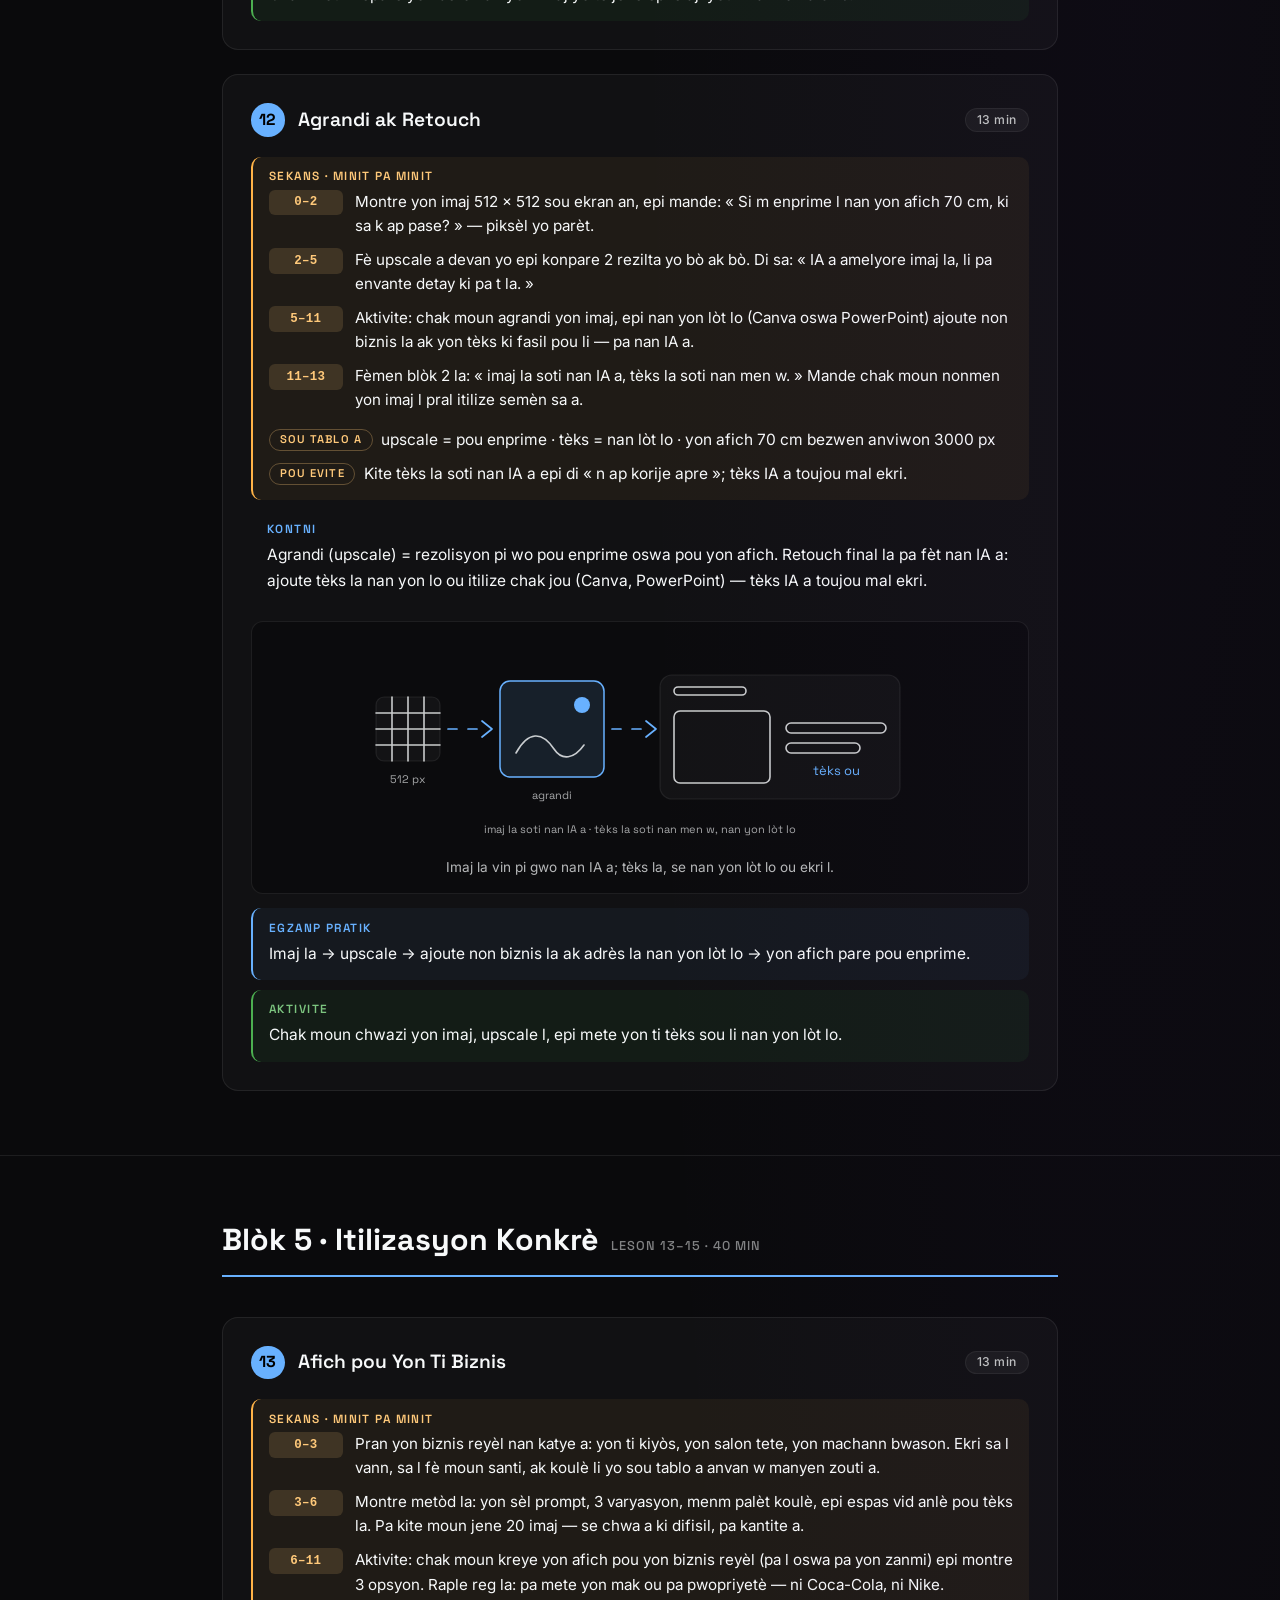
==== commit d1ad64d6: "Add minute-by-minute run-of-show and SVG figures to IA générative d'images" ====
--- a/kou-ia-images.html
+++ b/kou-ia-images.html
@@ -182,11 +182,71 @@
                         <h3><span lang="ht">Kisa yon IA Jeneratif Imaj Ye?</span><span lang="fr">Qu'est-ce qu'une IA générative d'images ?</span></h3>
                         <span class="lesson-time">13 min</span>
                     </header>
+                    <div class="part part-run">
+                        <p class="part-label"><span lang="ht">Sekans · minit pa minit</span><span lang="fr">Déroulé · minute par minute</span></p>
+                        <ol class="run-list">
+                            <li class="run-step">
+                                <span class="run-time">0–3</span>
+                                <p><span lang="ht">Louvri zouti a devan gwoup la san w pa di anyen. Tape egzanp la: « Yon machann fwi nan yon mache, maten, limyè natirèl, foto 35 mm. » Kite 4 imaj yo parèt anvan w esplike.</span><span lang="fr">Ouvrez l'outil devant le groupe sans rien dire. Tapez l'exemple : « Une vendeuse de fruits au marché, le matin, lumière naturelle, photo 35 mm. ». Laissez les 4 images apparaître avant d'expliquer.</span></p>
+                            </li>
+                            <li class="run-step">
+                                <span class="run-time">3–6</span>
+                                <p><span lang="ht">Yon sèl lide: li pa chèche yon foto nan yon bank, li bati youn pati sou briya. Poze kesyon an: « Nan 4 imaj sa yo, ki detay ki pa nan deskripsyon mwen? » — se sa l envante a.</span><span lang="fr">Une seule idée : il ne cherche pas une photo dans une banque, il en construit une à partir du bruit. Posez la question : « Sur ces 4 images, quel détail ne figure pas dans ma description ? » — c'est ce qu'il a inventé.</span></p>
+                            </li>
+                            <li class="run-step">
+                                <span class="run-time">6–11</span>
+                                <p><span lang="ht">Aktivite: chak moun dekri yon sèn nan katye pa l epi jene premye imaj la. Pase nan tout tab la, ede moun ki bloke sou koneksyon an.</span><span lang="fr">Activité : chacun décrit une scène de son quartier et génère sa première image. Passez à toutes les tables, aidez ceux qui sont bloqués sur la connexion.</span></p>
+                            </li>
+                            <li class="run-step">
+                                <span class="run-time">11–13</span>
+                                <p><span lang="ht">De volontè montre imaj yo. Mete an valè detay ki sanble ak reyalite yo, epi anonse: « Kounye a n ap aprann di zouti a sa nou vle vre. » — koupe la.</span><span lang="fr">Deux volontaires montrent leurs images. Valorisez le détail qui ressemble à leur réalité, puis annoncez : « Maintenant nous allons apprendre à dire à l'outil ce que nous voulons vraiment. » — coupez là.</span></p>
+                            </li>
+                        </ol>
+                        <p class="run-side"><span class="run-side-label"><span lang="ht">Sou tablo a</span><span lang="fr">Au tableau</span></span><span lang="ht">briya → imaj · sa w pa di a, li envante l · 1 deskripsyon = 4 imaj</span><span lang="fr">bruit → image · ce que vous ne dites pas, il l'invente · 1 description = 4 images</span></p>
+                        <p class="run-side"><span class="run-side-label"><span lang="ht">Pou evite</span><span lang="fr">À éviter</span></span><span lang="ht">Deba « èske IA a ap ranplase fotograf? » ki depase 2 minit, ak montre plis pase yon sèl zouti nan premye leson an.</span><span lang="fr">Le débat « l'IA va-t-elle remplacer les photographes ? » qui dépasse deux minutes, et montrer plus d'un outil dans la première leçon.</span></p>
+                    </div>
                     <div class="part">
                         <p class="part-label"><span lang="ht">Kontni</span><span lang="fr">Contenu</span></p>
                         <p lang="ht">Zouti a pa chèche yon foto nan yon bank imaj: li bati yon imaj ki pa t janm egziste, pati sou yon briya (bruit) rive sou yon rezilta dapre deskripsyon ou bay la. Se pou sa mo ou yo enpòtan — sa w pa di a, li envante l.</p>
                         <p lang="fr">L'outil ne cherche pas une photo dans une banque d'images : il construit une image qui n'a jamais existé, à partir d'un bruit jusqu'au résultat, selon la description que vous donnez. C'est pourquoi vos mots comptent — ce que vous ne dites pas, il l'invente.</p>
                     </div>
+                    <figure class="figure">
+                        <svg viewBox="0 0 560 200" aria-hidden="true" focusable="false">
+                            <rect class="fig-chip" x="414" y="18" width="22" height="16" rx="3"/>
+                            <rect class="fig-chip" x="440" y="18" width="22" height="16" rx="3"/>
+                            <rect class="fig-chip" x="466" y="18" width="22" height="16" rx="3"/>
+                            <rect class="fig-chip" x="492" y="18" width="22" height="16" rx="3"/>
+                            <text class="fig-label fig-label--accent" x="544" y="32" text-anchor="end">x4</text>
+                            <rect class="fig-chip" x="16" y="54" width="124" height="88" rx="12"/>
+                            <circle class="fig-dot" cx="40" cy="78" r="2.5"/>
+                            <circle class="fig-dot" cx="66" cy="96" r="2.5"/>
+                            <circle class="fig-dot" cx="92" cy="72" r="2.5"/>
+                            <circle class="fig-dot" cx="52" cy="118" r="2.5"/>
+                            <circle class="fig-dot" cx="112" cy="106" r="2.5"/>
+                            <circle class="fig-dot" cx="86" cy="126" r="2.5"/>
+                            <text class="fig-label fig-label--small" x="78" y="170" text-anchor="middle" lang="ht">briya</text>
+                            <text class="fig-label fig-label--small" x="78" y="170" text-anchor="middle" lang="fr">bruit</text>
+                            <path class="fig-arrow fig-flow" d="M150 98h52"/>
+                            <path class="fig-arrow" d="M196 90l10 8-10 8"/>
+                            <text class="fig-label fig-label--small" x="176" y="78" text-anchor="middle" lang="ht">mo ou yo</text>
+                            <text class="fig-label fig-label--small" x="176" y="78" text-anchor="middle" lang="fr">vos mots</text>
+                            <rect class="fig-fill" x="214" y="54" width="124" height="88" rx="12"/>
+                            <text class="fig-label fig-label--accent" x="276" y="103" text-anchor="middle" lang="ht">deskripsyon</text>
+                            <text class="fig-label fig-label--accent" x="276" y="103" text-anchor="middle" lang="fr">description</text>
+                            <path class="fig-arrow fig-flow" d="M350 98h52"/>
+                            <path class="fig-arrow" d="M396 90l10 8-10 8"/>
+                            <rect class="fig-chip" x="414" y="54" width="124" height="88" rx="12"/>
+                            <circle class="fig-dot" cx="446" cy="76" r="9"/>
+                            <path class="fig-stroke" d="M420 128c14-24 30-24 44-6 10 14 22 12 34-2l12-14"/>
+                            <rect class="fig-warn" x="408" y="48" width="136" height="100" rx="14"/>
+                            <text class="fig-label fig-label--small" x="476" y="170" text-anchor="middle" lang="ht">imaj ki pa t janm egziste</text>
+                            <text class="fig-label fig-label--small" x="476" y="170" text-anchor="middle" lang="fr">image inédite</text>
+                        </svg>
+                        <figcaption>
+                            <span lang="ht">Yon briya, mo ou yo, epi yon imaj ki pa t janm egziste — menm deskripsyon an bay 4 rezilta.</span>
+                            <span lang="fr">Un bruit, vos mots, puis une image qui n'a jamais existé — la même description donne 4 résultats.</span>
+                        </figcaption>
+                    </figure>
                     <div class="part part-example">
                         <p class="part-label"><span lang="ht">Egzanp pratik</span><span lang="fr">Exemple pratique</span></p>
                         <p lang="ht">« Yon machann fwi nan yon mache, maten, limyè natirèl, foto 35 mm. » → menm deskripsyon an ap bay 4 imaj diferan.</p>
@@ -205,11 +265,62 @@
                         <h3><span lang="ht">Chwazi Zouti Ou</span><span lang="fr">Choisir son outil</span></h3>
                         <span class="lesson-time">13 min</span>
                     </header>
+                    <div class="part part-run">
+                        <p class="part-label"><span lang="ht">Sekans · minit pa minit</span><span lang="fr">Déroulé · minute par minute</span></p>
+                        <ol class="run-list">
+                            <li class="run-step">
+                                <span class="run-time">0–3</span>
+                                <p><span lang="ht">Afiche sèlman zouti gwoup la ap itilize. Di sa: « Gen de fanmi: youn nan Discord ki mande abònman, youn ki louvri epi kouri sou pwòp òdinatè w. » Pa antre nan konparezon teknik.</span><span lang="fr">N'affichez que l'outil que le groupe va utiliser. Dites : « Il y a deux familles : une dans Discord avec abonnement, une ouverte qui tourne sur votre propre ordinateur. ». N'entrez pas dans la comparaison technique.</span></p>
+                            </li>
+                            <li class="run-step">
+                                <span class="run-time">3–5</span>
+                                <p><span lang="ht">Verifye pri ak aksè la devan yo, sou sit zouti a, pa nan memwa w: « chif sa yo soti jodi a. »</span><span lang="fr">Vérifiez le prix et l'accès devant eux, sur le site de l'outil, pas de mémoire : « ces chiffres datent d'aujourd'hui ».</span></p>
+                            </li>
+                            <li class="run-step">
+                                <span class="run-time">5–10</span>
+                                <p><span lang="ht">Montre 2 kote yo: kote pou ekri (nan Midjourney se kòmand /imagine, nan Stable Diffusion se yon bwat prompt) ak kote imaj la parèt. Chak moun louvri zouti a; moun ki pa gen aksè mete tèt yo ak yon vwazen.</span><span lang="fr">Montrez les deux emplacements : où écrire (dans Midjourney la commande /imagine, dans Stable Diffusion un champ prompt) et où l'image s'affiche. Chacun ouvre l'outil ; ceux qui n'ont pas d'accès s'associent à un voisin.</span></p>
+                            </li>
+                            <li class="run-step">
+                                <span class="run-time">10–13</span>
+                                <p><span lang="ht">Fè wonn nan: « ki moun ki poko ka konekte? ». Rezoud pwoblèm koneksyon yo kounye a — pa kontinye ak 3 moun bloke.</span><span lang="fr">Faites le tour : « qui n'arrive pas encore à se connecter ? ». Réglez les problèmes de connexion maintenant — ne continuez pas avec trois personnes bloquées.</span></p>
+                            </li>
+                        </ol>
+                        <p class="run-side"><span class="run-side-label"><span lang="ht">Sou tablo a</span><span lang="fr">Au tableau</span></span><span lang="ht">yon sèl zouti jodi a · kote pou ekri · kote imaj parèt · pri: verifye jodi a</span><span lang="fr">un seul outil aujourd'hui · où écrire · où l'image s'affiche · prix : vérifié aujourd'hui</span></p>
+                        <p class="run-side"><span class="run-side-label"><span lang="ht">Pou evite</span><span lang="fr">À éviter</span></span><span lang="ht">Pwomèt « gratis » san verifye, ak gide moun nan 2 oswa 3 zouti anmenmtan.</span><span lang="fr">Promettre « gratuit » sans vérifier, et guider les participants sur deux ou trois outils à la fois.</span></p>
+                    </div>
                     <div class="part">
                         <p class="part-label"><span lang="ht">Kontni</span><span lang="fr">Contenu</span></p>
                         <p lang="ht">Midjourney mache nan Discord epi li mande yon abònman peye. Stable Diffusion se yon modèl louvri: ou ka itilize l gratis sou yon òdinatè ki gen kapasite, oswa sou sit ki bay aksè rapid. Chwazi yon sèl zouti pou gwoup la. Pri ak aksè yo chanje — verifye avan w pwomèt anyen bay patisipan yo.</p>
                         <p lang="fr">Midjourney fonctionne dans Discord et demande un abonnement payant. Stable Diffusion est un modèle ouvert : gratuit sur un ordinateur assez puissant, ou accessible via des sites en ligne. Choisissez un seul outil pour le groupe. Les prix et les accès changent — vérifiez avant de promettre quoi que ce soit aux participants.</p>
                     </div>
+                    <figure class="figure">
+                        <svg viewBox="0 0 560 214" aria-hidden="true" focusable="false">
+                            <text class="fig-label fig-label--accent" x="280" y="22" text-anchor="middle" lang="ht">chwazi yon sèl zouti</text>
+                            <text class="fig-label fig-label--accent" x="280" y="22" text-anchor="middle" lang="fr">choisissez un seul outil</text>
+                            <rect class="fig-chip" x="24" y="34" width="240" height="106" rx="12"/>
+                            <text class="fig-label" x="144" y="60" text-anchor="middle">Midjourney</text>
+                            <text class="fig-label fig-label--small" x="144" y="82" text-anchor="middle" lang="ht">nan Discord · abònman peye</text>
+                            <text class="fig-label fig-label--small" x="144" y="82" text-anchor="middle" lang="fr">dans Discord · abonnement payant</text>
+                            <rect class="fig-stroke" x="44" y="98" width="200" height="30" rx="8"/>
+                            <text class="fig-label fig-label--small" x="144" y="118" text-anchor="middle">/imagine …</text>
+                            <rect class="fig-chip" x="296" y="34" width="240" height="106" rx="12"/>
+                            <text class="fig-label" x="416" y="60" text-anchor="middle">Stable Diffusion</text>
+                            <text class="fig-label fig-label--small" x="416" y="82" text-anchor="middle" lang="ht">modèl louvri · sou òdinatè w</text>
+                            <text class="fig-label fig-label--small" x="416" y="82" text-anchor="middle" lang="fr">modèle ouvert · sur votre machine</text>
+                            <rect class="fig-stroke" x="316" y="98" width="200" height="30" rx="8"/>
+                            <text class="fig-label fig-label--small" x="416" y="118" text-anchor="middle" lang="ht">bwat « prompt »</text>
+                            <text class="fig-label fig-label--small" x="416" y="118" text-anchor="middle" lang="fr">champ « prompt »</text>
+                            <rect class="fig-warn" x="64" y="156" width="432" height="34" rx="10"/>
+                            <text class="fig-label fig-label--small" x="280" y="178" text-anchor="middle" lang="ht">pri ak aksè chanje — verifye avan w pwomèt</text>
+                            <text class="fig-label fig-label--small" x="280" y="178" text-anchor="middle" lang="fr">les prix et les accès changent — vérifiez avant de promettre</text>
+                            <text class="fig-label fig-label--accent" x="280" y="204" text-anchor="middle" lang="ht">pa montre 3 zouti jodi a</text>
+                            <text class="fig-label fig-label--accent" x="280" y="204" text-anchor="middle" lang="fr">ne montrez pas 3 outils aujourd'hui</text>
+                        </svg>
+                        <figcaption>
+                            <span lang="ht">De fanmi zouti: Discord ak abònman, oswa modèl louvri. Pri ak aksè chanje — verifye jodi a.</span>
+                            <span lang="fr">Deux familles d'outils : Discord avec abonnement, ou modèle ouvert. Prix et accès changent — vérifiez aujourd'hui.</span>
+                        </figcaption>
+                    </figure>
                     <div class="part part-example">
                         <p class="part-label"><span lang="ht">Egzanp pratik</span><span lang="fr">Exemple pratique</span></p>
                         <p lang="ht">Montre de fwa: kote pou ekri prompt nan (nan Midjourney se yon kòmand /imagine; nan Stable Diffusion se yon bwat « prompt »), epi kote imaj la parèt.</p>
@@ -228,11 +339,63 @@
                         <h3><span lang="ht">Premye Imaj Ou</span><span lang="fr">Votre première image</span></h3>
                         <span class="lesson-time">13 min</span>
                     </header>
+                    <div class="part part-run">
+                        <p class="part-label"><span lang="ht">Sekans · minit pa minit</span><span lang="fr">Déroulé · minute par minute</span></p>
+                        <ol class="run-list">
+                            <li class="run-step">
+                                <span class="run-time">0–2</span>
+                                <p><span lang="ht">Repete règ la byen fò: « jodi a, yon sèl fraz. » Tape « Yon chat kouch sou yon rebod fenèt, solèy ap klere. » epi jene.</span><span lang="fr">Rappelez la règle à voix haute : « aujourd'hui, une seule phrase. ». Tapez « Un chat couché sur un rebord de fenêtre, soleil qui brille. » et générez.</span></p>
+                            </li>
+                            <li class="run-step">
+                                <span class="run-time">2–6</span>
+                                <p><span lang="ht">4 varyasyon yo parèt. Chwazi youn devan yo epi mande: « Ki detay ou renmen nan sa a? » — ekri repons lan sou tablo a.</span><span lang="fr">Les 4 variations s'affichent. Choisissez-en une devant eux et demandez : « Quel détail aimez-vous dans celle-ci ? ». Écrivez la réponse au tableau.</span></p>
+                            </li>
+                            <li class="run-step">
+                                <span class="run-time">6–11</span>
+                                <p><span lang="ht">Chak moun jene ak yon sèl fraz epi montre vwazen yo sa ki soti. Pa korije pèsonn, pa rekòmande anyen.</span><span lang="fr">Chacun génère avec une seule phrase et montre à son voisin le résultat. Ne corrigez personne, ne recommandez rien.</span></p>
+                            </li>
+                            <li class="run-step">
+                                <span class="run-time">11–13</span>
+                                <p><span lang="ht">Ranmase 3 mo moun yo te renmen sou tablo a — se yo k materyèl pou leson 5 bri yo.</span><span lang="fr">Relevez au tableau 3 détails aimés — ce sera la matière de la leçon sur les 5 briques.</span></p>
+                            </li>
+                        </ol>
+                        <p class="run-side"><span class="run-side-label"><span lang="ht">Sou tablo a</span><span lang="fr">Au tableau</span></span><span lang="ht">1 fraz · gade sa ki soti · ajoute 1 detay apre · pa tout bagay anmenmtan</span><span lang="fr">1 phrase · regardez le résultat · ajoutez un détail ensuite · pas tout à la fois</span></p>
+                        <p class="run-side"><span class="run-side-label"><span lang="ht">Pou evite</span><span lang="fr">À éviter</span></span><span lang="ht">Kite moun ekri 4 oswa 5 liy prompt nan leson sa a, ak kalifye imaj yo bay la « move ».</span><span lang="fr">Laisser écrire des prompts de quatre ou cinq lignes dans cette leçon, et qualifier les images obtenues de « mauvaises ».</span></p>
+                    </div>
                     <div class="part">
                         <p class="part-label"><span lang="ht">Kontni</span><span lang="fr">Contenu</span></p>
                         <p lang="ht">Yon sèl fraz, senp, ase pou kòmanse. Pa eseye fè tout bagay nan yon sèl prompt: jere, gade sa ki soti, epi ajoute yon detay apre.</p>
                         <p lang="fr">Une seule phrase simple suffit pour commencer. N'essayez pas de tout mettre dans un prompt : générez, regardez le résultat, puis ajoutez un détail.</p>
                     </div>
+                    <figure class="figure">
+                        <svg viewBox="0 0 560 200" aria-hidden="true" focusable="false">
+                            <rect class="fig-fill" x="16" y="56" width="150" height="48" rx="10"/>
+                            <text class="fig-label fig-label--accent" x="91" y="76" text-anchor="middle" lang="ht">yon sèl fraz</text>
+                            <text class="fig-label fig-label--accent" x="91" y="76" text-anchor="middle" lang="fr">une seule phrase</text>
+                            <text class="fig-label fig-label--small" x="91" y="94" text-anchor="middle" lang="ht">« yon chat… »</text>
+                            <text class="fig-label fig-label--small" x="91" y="94" text-anchor="middle" lang="fr">« un chat… »</text>
+                            <path class="fig-arrow fig-flow" d="M176 80h44"/>
+                            <path class="fig-arrow" d="M214 72l10 8-10 8"/>
+                            <rect class="fig-fill" x="232" y="40" width="64" height="52" rx="8"/>
+                            <rect class="fig-chip" x="308" y="40" width="64" height="52" rx="8"/>
+                            <rect class="fig-chip" x="384" y="40" width="64" height="52" rx="8"/>
+                            <rect class="fig-chip" x="460" y="40" width="64" height="52" rx="8"/>
+                            <path class="fig-stroke" d="M238 82c8-12 18-12 26 0 6 8 14 6 22-4"/>
+                            <path class="fig-stroke" d="M314 82c8-12 18-12 26 0 6 8 14 6 22-4"/>
+                            <path class="fig-stroke" d="M390 82c8-12 18-12 26 0 6 8 14 6 22-4"/>
+                            <path class="fig-stroke" d="M466 82c8-12 18-12 26 0 6 8 14 6 22-4"/>
+                            <text class="fig-label fig-label--small" x="264" y="112" text-anchor="middle" lang="ht">chwazi youn</text>
+                            <text class="fig-label fig-label--small" x="264" y="112" text-anchor="middle" lang="fr">choisissez-en une</text>
+                            <text class="fig-label fig-label--small" x="414" y="112" text-anchor="middle" lang="ht">4 varyasyon</text>
+                            <text class="fig-label fig-label--small" x="414" y="112" text-anchor="middle" lang="fr">4 variations</text>
+                            <text class="fig-label fig-label--accent" x="280" y="172" text-anchor="middle" lang="ht">gade sa ki soti · note yon detay ou renmen · ajoute l nan pwochen prompt nan</text>
+                            <text class="fig-label fig-label--accent" x="280" y="172" text-anchor="middle" lang="fr">regardez le résultat · notez un détail aimé · ajoutez-le au prompt suivant</text>
+                        </svg>
+                        <figcaption>
+                            <span lang="ht">Yon sèl fraz → 4 varyasyon → ou chwazi youn, ou note yon detay.</span>
+                            <span lang="fr">Une seule phrase → 4 variations → vous en choisissez une, vous notez un détail.</span>
+                        </figcaption>
+                    </figure>
                     <div class="part part-example">
                         <p class="part-label"><span lang="ht">Egzanp pratik</span><span lang="fr">Exemple pratique</span></p>
                         <p lang="ht">« Yon chat kouch sou yon rebod fenèt, solèy ap klere. » → 4 varyasyon parèt → chwazi youn → note ki detay ou renmen ladan l.</p>
@@ -262,11 +425,66 @@
                         <h3><span lang="ht">5 Brik Yon Prompt Imaj</span><span lang="fr">Les 5 briques d'un prompt d'image</span></h3>
                         <span class="lesson-time">13 min</span>
                     </header>
+                    <div class="part part-run">
+                        <p class="part-label"><span lang="ht">Sekans · minit pa minit</span><span lang="fr">Déroulé · minute par minute</span></p>
+                        <ol class="run-list">
+                            <li class="run-step">
+                                <span class="run-time">0–2</span>
+                                <p><span lang="ht">Kòmanse ak move egzanp la: « yon bèl imaj biznis ». Jene, montre rezilta san koulè a, epi mande: « Ki sa ki manke? »</span><span lang="fr">Commencez par le mauvais exemple : « une belle image de business ». Générez, montrez le résultat générique, demandez : « Que manque-t-il ? »</span></p>
+                            </li>
+                            <li class="run-step">
+                                <span class="run-time">2–6</span>
+                                <p><span lang="ht">Nonmen 5 bri yo nan lòd yo: sijè, aksyon oswa poz, anviwònman, style, detay teknik. Ekri yo sou tablo a epi di: « sa ki anvan yo gen plis pwa. »</span><span lang="fr">Nommez les 5 briques dans l'ordre : sujet, action ou pose, environnement, style, détails techniques. Écrivez-les au tableau et dites : « ce qui vient avant a plus de poids ».</span></p>
+                            </li>
+                            <li class="run-step">
+                                <span class="run-time">6–11</span>
+                                <p><span lang="ht">Aktivite: chak moun pran imaj leson 3 la epi reekri prompt nan ak 5 bri yo. Ale bò tab ki bloke sou « anviwònman » — se bri ki pi difisil.</span><span lang="fr">Activité : chacun reprend l'image de la leçon 3 et réécrit le prompt avec les 5 briques. Allez vers les tables bloquées sur « environnement » — c'est la brique la plus difficile.</span></p>
+                            </li>
+                            <li class="run-step">
+                                <span class="run-time">11–13</span>
+                                <p><span lang="ht">Konpare 2 prompt apye fò epi konte bri yo: « konbyen bri ou genyen? » Moun ki gen 5 la ap wè diferans lan touswit.</span><span lang="fr">Comparez deux prompts à voix haute et comptez les briques : « combien de briques avez-vous ? ». Celui qui en a cinq voit la différence tout de suite.</span></p>
+                            </li>
+                        </ol>
+                        <p class="run-side"><span class="run-side-label"><span lang="ht">Sou tablo a</span><span lang="fr">Au tableau</span></span><span lang="ht">sijè → aksyon → anviwònman → style → teknik, nan lòd sa a</span><span lang="fr">sujet → action → environnement → style → technique, dans cet ordre</span></p>
+                        <p class="run-side"><span class="run-side-label"><span lang="ht">Pou evite</span><span lang="fr">À éviter</span></span><span lang="ht">Kite yo deplase style a nan premye plas, ak ekri prompt nan pou yo.</span><span lang="fr">Laisser déplacer le style en première position, et écrire le prompt à leur place.</span></p>
+                    </div>
                     <div class="part">
                         <p class="part-label"><span lang="ht">Kontni</span><span lang="fr">Contenu</span></p>
                         <p lang="ht">Yon prompt ki mache gen 5 eleman: (1) sijè, (2) aksyon oswa poz, (3) anviwònman, (4) style, (5) detay teknik (limyè, kad, fòma). Mete yo nan lòd sa a — sa ki anvan yo gen plis pwa.</p>
                         <p lang="fr">Un prompt qui fonctionne a 5 éléments : (1) sujet, (2) action ou pose, (3) environnement, (4) style, (5) détails techniques (lumière, cadrage, format). Gardez cet ordre — ce qui vient avant a plus de poids.</p>
                     </div>
+                    <figure class="figure">
+                        <svg viewBox="0 0 560 200" aria-hidden="true" focusable="false">
+                            <text class="fig-label fig-label--small" x="59" y="52" text-anchor="middle">1</text>
+                            <text class="fig-label fig-label--small" x="168" y="52" text-anchor="middle">2</text>
+                            <text class="fig-label fig-label--small" x="277" y="52" text-anchor="middle">3</text>
+                            <text class="fig-label fig-label--small" x="386" y="52" text-anchor="middle">4</text>
+                            <text class="fig-label fig-label--small" x="495" y="52" text-anchor="middle">5</text>
+                            <rect class="fig-fill" x="12" y="64" width="94" height="56" rx="8"/>
+                            <rect class="fig-chip" x="121" y="64" width="94" height="56" rx="8"/>
+                            <rect class="fig-chip" x="230" y="64" width="94" height="56" rx="8"/>
+                            <rect class="fig-chip" x="339" y="64" width="94" height="56" rx="8"/>
+                            <rect class="fig-chip" x="448" y="64" width="94" height="56" rx="8"/>
+                            <text class="fig-label fig-label--small" x="59" y="140" text-anchor="middle" lang="ht">sijè</text>
+                            <text class="fig-label fig-label--small" x="59" y="140" text-anchor="middle" lang="fr">sujet</text>
+                            <text class="fig-label fig-label--small" x="168" y="140" text-anchor="middle" lang="ht">aksyon</text>
+                            <text class="fig-label fig-label--small" x="168" y="140" text-anchor="middle" lang="fr">action</text>
+                            <text class="fig-label fig-label--small" x="277" y="140" text-anchor="middle" lang="ht">anviwònman</text>
+                            <text class="fig-label fig-label--small" x="277" y="140" text-anchor="middle" lang="fr">environnement</text>
+                            <text class="fig-label fig-label--small" x="386" y="140" text-anchor="middle" lang="ht">stil</text>
+                            <text class="fig-label fig-label--small" x="386" y="140" text-anchor="middle" lang="fr">style</text>
+                            <text class="fig-label fig-label--small" x="495" y="140" text-anchor="middle" lang="ht">teknik</text>
+                            <text class="fig-label fig-label--small" x="495" y="140" text-anchor="middle" lang="fr">technique</text>
+                            <path class="fig-arrow fig-flow" d="M16 162h500"/>
+                            <path class="fig-arrow" d="M510 154l10 8-10 8"/>
+                            <text class="fig-label fig-label--accent" x="274" y="186" text-anchor="middle" lang="ht">sa ki anvan yo gen plis pwa</text>
+                            <text class="fig-label fig-label--accent" x="274" y="186" text-anchor="middle" lang="fr">ce qui vient avant a plus de poids</text>
+                        </svg>
+                        <figcaption>
+                            <span lang="ht">5 bri ki fè yon prompt imaj, nan lòd pwa yo.</span>
+                            <span lang="fr">Les 5 briques d'un prompt d'image, dans l'ordre de poids.</span>
+                        </figcaption>
+                    </figure>
                     <div class="part part-example">
                         <p class="part-label"><span lang="ht">Egzanp pratik</span><span lang="fr">Exemple pratique</span></p>
                         <p lang="ht">Move: « yon bèl imaj biznis ». Bon: « yon machann manje ap sèvi yon kliyan nan yon ti kiyòs, jou klè, stil foto dokimantè, limyè natirèl, kad 4:5 ».</p>
@@ -285,11 +503,70 @@
                         <h3><span lang="ht">Limyè, Kad ak Fòma</span><span lang="fr">Lumière, cadrage et format</span></h3>
                         <span class="lesson-time">13 min</span>
                     </header>
+                    <div class="part part-run">
+                        <p class="part-label"><span lang="ht">Sekans · minit pa minit</span><span lang="fr">Déroulé · minute par minute</span></p>
+                        <ol class="run-list">
+                            <li class="run-step">
+                                <span class="run-time">0–3</span>
+                                <p><span lang="ht">Menm sijè a, 3 fwa: « limyè maten, plan laj », « kontre-jou, gwo plan », « limyè atifisyèl, plan mitan ». Poze kesyon an: « Kisa ki chanje anpil nan 3 sa yo? »</span><span lang="fr">Même sujet, trois fois : « lumière du matin, plan large », « contre-jour, gros plan », « lumière artificielle, plan moyen ». Posez la question : « Qu'est-ce qui change beaucoup dans ces trois ? »</span></p>
+                            </li>
+                            <li class="run-step">
+                                <span class="run-time">3–6</span>
+                                <p><span lang="ht">Vokabilè kad la: gwo plan, plan mitan, plan laj. Desine 3 rektang sou tablo a san òdinatè — se vizyon, se pa matematis.</span><span lang="fr">Vocabulaire du cadre : gros plan, plan moyen, plan large. Dessinez trois rectangles au tableau, sans ordinateur — c'est du visuel, pas des mathématiques.</span></p>
+                            </li>
+                            <li class="run-step">
+                                <span class="run-time">6–10</span>
+                                <p><span lang="ht">Fòma yo: 1:1 kare pou post, 4:5 pòtrè, 16:9 lajè, 9:16 pou telefòn. Chak moun di ki fòma li bezwen pou sa l pral pibliye a.</span><span lang="fr">Les formats : 1:1 carré pour un post, 4:5 portrait, 16:9 large, 9:16 pour téléphone. Chacun indique le format dont il a besoin pour ce qu'il va publier.</span></p>
+                            </li>
+                            <li class="run-step">
+                                <span class="run-time">10–13</span>
+                                <p><span lang="ht">Aktivite: chak moun jene menm sijè a nan 2 fòma diferan epi di ki youn ki pi bon pou objektif li — ak yon sèl rezon.</span><span lang="fr">Activité : chacun génère le même sujet en deux formats et dit lequel vaut mieux pour son objectif — avec une seule raison.</span></p>
+                            </li>
+                        </ol>
+                        <p class="run-side"><span class="run-side-label"><span lang="ht">Sou tablo a</span><span lang="fr">Au tableau</span></span><span lang="ht">limyè · kad · fòma — 1:1 post / 4:5 pòtrè / 16:9 banè / 9:16 istwa</span><span lang="fr">lumière · cadre · format — 1:1 post / 4:5 portrait / 16:9 bannière / 9:16 story</span></p>
+                        <p class="run-side"><span class="run-side-label"><span lang="ht">Pou evite</span><span lang="fr">À éviter</span></span><span lang="ht">Pase 10 minit sou non teknik yo; patisipan yo bezwen 3 mo, pa yon diksyonè sinema.</span><span lang="fr">Passer dix minutes sur les noms techniques ; les participants ont besoin de trois mots, pas d'un dictionnaire de cinéma.</span></p>
+                    </div>
                     <div class="part">
                         <p class="part-label"><span lang="ht">Kontni</span><span lang="fr">Contenu</span></p>
                         <p lang="ht">Twa mo ka chanje tout imaj la: kalite limyè a (maten, solèy ap kouche, atifisyèl), kad la (gwo plan, plan mitan, plan laj) ak fòma a (1:1 kare, 4:5 pòtrè, 16:9 lajè, 9:16 pou telefòn).</p>
                         <p lang="fr">Trois mots peuvent changer toute l'image : la lumière (matin, contre-jour, artificielle), le cadrage (gros plan, plan moyen, plan large) et le format (1:1 carré, 4:5 portrait, 16:9 large, 9:16 pour téléphone).</p>
                     </div>
+                    <figure class="figure">
+                        <svg viewBox="0 0 560 200" aria-hidden="true" focusable="false">
+                            <text class="fig-label fig-label--small" x="130" y="34" text-anchor="middle" lang="ht">limyè: maten · kontre-jou · atifisyèl</text>
+                            <text class="fig-label fig-label--small" x="130" y="34" text-anchor="middle" lang="fr">lumière : matin · contre-jour · artificielle</text>
+                            <rect class="fig-chip" x="20" y="48" width="74" height="74" rx="8"/>
+                            <circle class="fig-dot" cx="57" cy="85" r="26"/>
+                            <rect class="fig-chip" x="110" y="48" width="74" height="74" rx="8"/>
+                            <circle class="fig-dot" cx="147" cy="85" r="15"/>
+                            <rect class="fig-chip" x="200" y="48" width="74" height="74" rx="8"/>
+                            <circle class="fig-dot" cx="237" cy="85" r="8"/>
+                            <text class="fig-label fig-label--small" x="57" y="138" text-anchor="middle" lang="ht">gwo plan</text>
+                            <text class="fig-label fig-label--small" x="57" y="138" text-anchor="middle" lang="fr">gros plan</text>
+                            <text class="fig-label fig-label--small" x="147" y="138" text-anchor="middle" lang="ht">plan mitan</text>
+                            <text class="fig-label fig-label--small" x="147" y="138" text-anchor="middle" lang="fr">plan moyen</text>
+                            <text class="fig-label fig-label--small" x="237" y="138" text-anchor="middle" lang="ht">plan laj</text>
+                            <text class="fig-label fig-label--small" x="237" y="138" text-anchor="middle" lang="fr">plan large</text>
+                            <text class="fig-label fig-label--small" x="424" y="34" text-anchor="middle" lang="ht">fòma</text>
+                            <text class="fig-label fig-label--small" x="424" y="34" text-anchor="middle" lang="fr">format</text>
+                            <rect class="fig-chip" x="322" y="54" width="40" height="40" rx="6"/>
+                            <rect class="fig-chip" x="372" y="49" width="36" height="45" rx="6"/>
+                            <rect class="fig-chip" x="418" y="60" width="48" height="27" rx="6"/>
+                            <rect class="fig-chip" x="476" y="44" width="27" height="48" rx="6"/>
+                            <text class="fig-label fig-label--small" x="342" y="118" text-anchor="middle">1:1</text>
+                            <text class="fig-label fig-label--small" x="390" y="118" text-anchor="middle">4:5</text>
+                            <text class="fig-label fig-label--small" x="442" y="118" text-anchor="middle">16:9</text>
+                            <text class="fig-label fig-label--small" x="489" y="118" text-anchor="middle">9:16</text>
+                            <text class="fig-label fig-label--small" x="412" y="142" text-anchor="middle" lang="ht">post · pòtrè · banè · istwa</text>
+                            <text class="fig-label fig-label--small" x="412" y="142" text-anchor="middle" lang="fr">post · portrait · bannière · story</text>
+                            <text class="fig-label fig-label--accent" x="280" y="180" text-anchor="middle" lang="ht">menm sijè a · 3 kad · 4 fòma</text>
+                            <text class="fig-label fig-label--accent" x="280" y="180" text-anchor="middle" lang="fr">même sujet · 3 cadres · 4 formats</text>
+                        </svg>
+                        <figcaption>
+                            <span lang="ht">Menm sijè a: 3 kad, 4 fòma — se la diferans lan ye.</span>
+                            <span lang="fr">Même sujet : trois cadres, quatre formats — c'est là que se trouve la différence.</span>
+                        </figcaption>
+                    </figure>
                     <div class="part part-example">
                         <p class="part-label"><span lang="ht">Egzanp pratik</span><span lang="fr">Exemple pratique</span></p>
                         <p lang="ht">Menm sijè a, 3 fwa: « ...limyè maten, plan laj », « ...kontre-jou, gwo plan », « ...limyè atifisyèl, plan mitan, fòma 9:16 ».</p>
@@ -308,11 +585,61 @@
                         <h3><span lang="ht">Chwazi yon Style</span><span lang="fr">Choisir un style</span></h3>
                         <span class="lesson-time">13 min</span>
                     </header>
+                    <div class="part part-run">
+                        <p class="part-label"><span lang="ht">Sekans · minit pa minit</span><span lang="fr">Déroulé · minute par minute</span></p>
+                        <ol class="run-list">
+                            <li class="run-step">
+                                <span class="run-time">0–2</span>
+                                <p><span lang="ht">Montre menm sèn nan 2 fwa: « stil aquarelle, koulè cho » epi « stil afich voyage vintage, koulè fre ». Mande: « Ki youn ki fè w santi yon bagay? »</span><span lang="fr">Montrez la même scène deux fois : « style aquarelle, couleurs chaudes » puis « style affiche de voyage vintage, couleurs fraîches ». Demandez : « Laquelle vous fait ressentir quelque chose ? »</span></p>
+                            </li>
+                            <li class="run-step">
+                                <span class="run-time">2–6</span>
+                                <p><span lang="ht">Ekri 6 mo style sou tablo a: aquarelle, gravure, foto 35 mm, sinematik, isometrik, flat design. Chak moun koupe sa ki pa sèvi l.</span><span lang="fr">Écrivez 6 mots de style au tableau : aquarelle, gravure, photo 35 mm, cinématique, isométrique, flat design. Chacun barre ce qui ne lui sert pas.</span></p>
+                            </li>
+                            <li class="run-step">
+                                <span class="run-time">6–9</span>
+                                <p><span lang="ht">Règ la: pa site non yon atis ki vivan, pa non yon mak. Pa bay rezon ou — mande: « Poukisa sa a danjere? » Kite yo reponn.</span><span lang="fr">La règle : pas de nom d'artiste vivant, pas de nom de marque. Ne donnez pas vous-même la raison — demandez : « Pourquoi est-ce dangereux ? ». Laissez-les répondre.</span></p>
+                            </li>
+                            <li class="run-step">
+                                <span class="run-time">9–13</span>
+                                <p><span lang="ht">Aktivite: chak moun eseye 2 style sou menm sijè a epi chwazi stil pèsonèl l ap sèvi ak li pou rès kou a. Nonmen youn pou gwoup la.</span><span lang="fr">Activité : chacun essaie deux styles sur le même sujet et choisit le style qu'il utilisera pour le reste du cours. En nommer un pour le groupe.</span></p>
+                            </li>
+                        </ol>
+                        <p class="run-side"><span class="run-side-label"><span lang="ht">Sou tablo a</span><span lang="fr">Au tableau</span></span><span lang="ht">aquarelle · gravure · foto 35 mm · sinematik · isometrik · flat design — pa atis vivan, pa mak</span><span lang="fr">aquarelle · gravure · photo 35 mm · cinématique · isométrique · flat design — pas d'artiste vivant, pas de marque</span></p>
+                        <p class="run-side"><span class="run-side-label"><span lang="ht">Pou evite</span><span lang="fr">À éviter</span></span><span lang="ht">Site non yon atis vivan menm « pou montre sèlman »; menm nan blag, sa a rete anrejistre.</span><span lang="fr">Citer le nom d'un artiste vivant « seulement pour montrer » ; même en plaisantant, cela reste écrit.</span></p>
+                    </div>
                     <div class="part">
                         <p class="part-label"><span lang="ht">Kontni</span><span lang="fr">Contenu</span></p>
-                        <p lang="ht">Mo style yo se mo jeneral: aquarelle, linw grav, foto 35 mm, sinematik, isometrik, flat design, 3D renderer, stil afich vintage. Pa sèvi ak non yon atis ki vivan ni yon mak komèsyal — se yon risk legal ak etik.</p>
+                        <p lang="ht">Mo style yo se mo jeneral: aquarelle, gravure, foto 35 mm, sinematik, isometrik, flat design, 3D renderer, stil afich vintage. Pa sèvi ak non yon atis ki vivan ni yon mak komèsyal — se yon risk legal ak etik.</p>
                         <p lang="fr">Les mots de style sont des mots généraux : aquarelle, gravure sur bois, photo 35 mm, cinématique, isométrique, flat design, rendu 3D, style affiche vintage. N'utilisez pas le nom d'un artiste vivant ni une marque commerciale — risque juridique et éthique.</p>
                     </div>
+                    <figure class="figure">
+                        <svg viewBox="0 0 560 218" aria-hidden="true" focusable="false">
+                            <text class="fig-label fig-label--accent" x="280" y="24" text-anchor="middle" lang="ht">menm sèn nan</text>
+                            <text class="fig-label fig-label--accent" x="280" y="24" text-anchor="middle" lang="fr">la même scène</text>
+                            <rect class="fig-chip" x="20" y="44" width="200" height="110" rx="12"/>
+                            <path class="fig-stroke" d="M36 96c20-18 40 18 60 0s40 18 60 0"/>
+                            <path class="fig-stroke" d="M36 118c20-18 40 18 60 0s40 18 60 0"/>
+                            <circle class="fig-dot" cx="150" cy="68" r="10"/>
+                            <rect class="fig-chip" x="340" y="44" width="200" height="110" rx="12"/>
+                            <rect class="fig-stroke" x="356" y="58" width="168" height="82" rx="6"/>
+                            <circle class="fig-dot" cx="440" cy="88" r="14"/>
+                            <path class="fig-stroke" d="M362 122h156"/>
+                            <path class="fig-stroke" d="M378 122l24-24 18 14"/>
+                            <text class="fig-label fig-label--accent" x="280" y="102" text-anchor="middle">vs</text>
+                            <text class="fig-label fig-label--small" x="120" y="174" text-anchor="middle" lang="ht">aquarelle · koulè cho</text>
+                            <text class="fig-label fig-label--small" x="120" y="174" text-anchor="middle" lang="fr">aquarelle · couleurs chaudes</text>
+                            <text class="fig-label fig-label--small" x="440" y="174" text-anchor="middle" lang="ht">afich voyage vintage</text>
+                            <text class="fig-label fig-label--small" x="440" y="174" text-anchor="middle" lang="fr">affiche de voyage vintage</text>
+                            <rect class="fig-warn" x="64" y="190" width="432" height="24" rx="8"/>
+                            <text class="fig-label fig-label--small" x="280" y="207" text-anchor="middle" lang="ht">pa non atis ki vivan · pa mak komèsyal</text>
+                            <text class="fig-label fig-label--small" x="280" y="207" text-anchor="middle" lang="fr">pas de nom d'artiste vivant · pas de marque</text>
+                        </svg>
+                        <figcaption>
+                            <span lang="ht">Menm sèn nan, 2 style. Pa non atis vivan, pa mak komèsyal.</span>
+                            <span lang="fr">Même scène, deux styles. Pas de nom d'artiste vivant, pas de marque.</span>
+                        </figcaption>
+                    </figure>
                     <div class="part part-example">
                         <p class="part-label"><span lang="ht">Egzanp pratik</span><span lang="fr">Exemple pratique</span></p>
                         <p lang="ht">« Yon mòn ak yon larivyè, stil aquarelle, koulè cho » vs « menm sèn nan, stil afich voyage vintage, koulè fre ».</p>
@@ -342,11 +669,67 @@
                         <h3><span lang="ht">Varyasyon ak Seed</span><span lang="fr">Variations et seed</span></h3>
                         <span class="lesson-time">13 min</span>
                     </header>
+                    <div class="part part-run">
+                        <p class="part-label"><span lang="ht">Sekans · minit pa minit</span><span lang="fr">Déroulé · minute par minute</span></p>
+                        <ol class="run-list">
+                            <li class="run-step">
+                                <span class="run-time">0–2</span>
+                                <p><span lang="ht">Pran yon imaj « preske bon » ki soti nan leson 6 la. Di byen fò: « nou pa rekòmanse, nou ajiste. » Montre bouton varyasyon an sou zouti a.</span><span lang="fr">Prenez une image « presque bonne » obtenue à la leçon 6. Dites clairement : « on ne recommence pas, on ajuste ». Montrez le bouton de variation sur l'outil.</span></p>
+                            </li>
+                            <li class="run-step">
+                                <span class="run-time">2–6</span>
+                                <p><span lang="ht">Fè 2 varyasyon fèb devan yo, epi 1 varyasyon fò. Mande: « Ki sa ki rete menm jan? Ki sa ki bouje? » — konpozisyon an rete, detay yo bouje.</span><span lang="fr">Faites deux variations faibles devant eux, puis une forte. Demandez : « Qu'est-ce qui reste identique ? Qu'est-ce qui bouge ? » — la composition reste, les détails bougent.</span></p>
+                            </li>
+                            <li class="run-step">
+                                <span class="run-time">6–11</span>
+                                <p><span lang="ht">Aktivite: chak moun pran imaj pa l epi fè 2 varyasyon pou jwenn vèsyon final la. Ekri nimewo seed imaj yo chwazi a nan yon kwen kaye yo.</span><span lang="fr">Activité : chacun prend son image et fait deux variations pour obtenir la version finale. Notez le numéro de seed de l'image choisie dans un coin du carnet.</span></p>
+                            </li>
+                            <li class="run-step">
+                                <span class="run-time">11–13</span>
+                                <p><span lang="ht">Montre sa: menm seed + menm prompt = menm imaj la. Lè seed la diferan, konpozisyon an deplase — se pa yon mo majik, se yon nimewo.</span><span lang="fr">Montrez ceci : même seed + même prompt = la même image. Quand le seed change, la composition se déplace — ce n'est pas un mot magique, c'est un numéro.</span></p>
+                            </li>
+                        </ol>
+                        <p class="run-side"><span class="run-side-label"><span lang="ht">Sou tablo a</span><span lang="fr">Au tableau</span></span><span lang="ht">varyasyon fèb = detay · varyasyon fò = konpozisyon · seed = memwa konpozisyon an</span><span lang="fr">variation faible = détails · variation forte = composition · seed = mémoire de la composition</span></p>
+                        <p class="run-side"><span class="run-side-label"><span lang="ht">Pou evite</span><span lang="fr">À éviter</span></span><span lang="ht">Kite moun rekòmanse prompt nan depi nan kòmansman chak fwa yo pa satisfè; se tan ki pèdi.</span><span lang="fr">Laisser les participants reprendre le prompt depuis le début chaque fois qu'ils sont insatisfaits ; c'est du temps perdu.</span></p>
+                    </div>
                     <div class="part">
                         <p class="part-label"><span lang="ht">Kontni</span><span lang="fr">Contenu</span></p>
                         <p lang="ht">Lè yon imaj prèske bon, pa rekòmanse depi nan kòmansman: sèvi ak varyasyon fèb (weak vary) oswa varyasyon fò (strong vary), epi konsève menm « seed » la pou ret jwenn menm konpozisyon an ak ti chanjman.</p>
                         <p lang="fr">Quand une image est presque bonne, ne repartez pas de zéro : utilisez la variation faible ou forte, et gardez la même « seed » pour retrouver la même composition avec de petits changements.</p>
                     </div>
+                    <figure class="figure">
+                        <svg viewBox="0 0 560 196" aria-hidden="true" focusable="false">
+                            <rect class="fig-fill" x="16" y="46" width="90" height="66" rx="10"/>
+                            <circle class="fig-dot" cx="40" cy="66" r="8"/>
+                            <path class="fig-stroke" d="M22 100c10-14 22-14 32 0 8 10 18 8 26-2"/>
+                            <text class="fig-label fig-label--small" x="61" y="132" text-anchor="middle" lang="ht">imaj ou</text>
+                            <text class="fig-label fig-label--small" x="61" y="132" text-anchor="middle" lang="fr">votre image</text>
+                            <path class="fig-arrow fig-flow" d="M114 79h34"/>
+                            <path class="fig-arrow" d="M142 71l10 8-10 8"/>
+                            <rect class="fig-chip" x="156" y="46" width="72" height="66" rx="10"/>
+                            <circle class="fig-dot" cx="178" cy="66" r="7"/>
+                            <path class="fig-stroke" d="M162 100c9-12 19-12 27 0 7 9 15 7 22-2"/>
+                            <rect class="fig-chip" x="240" y="46" width="72" height="66" rx="10"/>
+                            <circle class="fig-dot" cx="262" cy="64" r="9"/>
+                            <path class="fig-stroke" d="M246 100c9-16 19-10 27 2 7 10 15 6 22-4"/>
+                            <text class="fig-label fig-label--small" x="192" y="132" text-anchor="middle" lang="ht">fèb</text>
+                            <text class="fig-label fig-label--small" x="192" y="132" text-anchor="middle" lang="fr">faible</text>
+                            <text class="fig-label fig-label--small" x="276" y="132" text-anchor="middle" lang="ht">fò</text>
+                            <text class="fig-label fig-label--small" x="276" y="132" text-anchor="middle" lang="fr">forte</text>
+                            <rect class="fig-warn" x="396" y="56" width="92" height="50" rx="10"/>
+                            <text class="fig-label fig-label--accent" x="442" y="87" text-anchor="middle">seed</text>
+                            <text class="fig-label fig-label--small" x="442" y="126" text-anchor="middle" lang="ht">menm nimewo a</text>
+                            <text class="fig-label fig-label--small" x="442" y="126" text-anchor="middle" lang="fr">même numéro</text>
+                            <text class="fig-label fig-label--accent" x="544" y="30" text-anchor="end" lang="ht">ajiste, pa rekòmanse</text>
+                            <text class="fig-label fig-label--accent" x="544" y="30" text-anchor="end" lang="fr">ajuster, pas recommencer</text>
+                            <text class="fig-label fig-label--small" x="240" y="170" text-anchor="middle" lang="ht">fèb = detay yo sèlman bouje · fò = konpozisyon an deplase</text>
+                            <text class="fig-label fig-label--small" x="240" y="170" text-anchor="middle" lang="fr">faible = seuls les détails bougent · forte = la composition change</text>
+                        </svg>
+                        <figcaption>
+                            <span lang="ht">Menm baz la: varyasyon fèb kenbe konpozisyon an, varyasyon fò deplase l. Seed la se nimewo memwa a.</span>
+                            <span lang="fr">Même base : la variation faible garde la composition, la forte la déplace. Le seed est le numéro de mémoire.</span>
+                        </figcaption>
+                    </figure>
                     <div class="part part-example">
                         <p class="part-label"><span lang="ht">Egzanp pratik</span><span lang="fr">Exemple pratique</span></p>
                         <p lang="ht">Yon imaj bon men figi a pa bon → varyasyon fèb → konpozisyon an rete, sèlman detay yo bouje.</p>
@@ -365,11 +748,70 @@
                         <h3><span lang="ht">Prompt Negatif</span><span lang="fr">Prompt négatif</span></h3>
                         <span class="lesson-time">13 min</span>
                     </header>
+                    <div class="part part-run">
+                        <p class="part-label"><span lang="ht">Sekans · minit pa minit</span><span lang="fr">Déroulé · minute par minute</span></p>
+                        <ol class="run-list">
+                            <li class="run-step">
+                                <span class="run-time">0–3</span>
+                                <p><span lang="ht">Montre yon imaj ki gen yon erè vizib: 6 dwèt oswa yon tèks ki pa li. Pa korije l — mande: « Kisa ou pa vle wè la? »</span><span lang="fr">Montrez une image avec une erreur visible : six doigts ou un texte illisible. Ne la corrigez pas — demandez : « Qu'est-ce que vous ne voulez pas voir ici ? »</span></p>
+                            </li>
+                            <li class="run-step">
+                                <span class="run-time">3–6</span>
+                                <p><span lang="ht">Ekpoze dezyèm bwat la: sa ou PA vle. Ekri 5 mo sou tablo a: flou, twòp dwèt, tèks, logo, vizaj defòme. Nan Midjourney se « --no ».</span><span lang="fr">Présentez la deuxième zone : ce que vous ne voulez PAS. Écrivez 5 mots au tableau : flou, doigts en trop, texte, logo, visage déformé. Dans Midjourney c'est « --no ».</span></p>
+                            </li>
+                            <li class="run-step">
+                                <span class="run-time">6–11</span>
+                                <p><span lang="ht">Aktivite: chak moun ekri yon prompt negatif 5 mo pou tèm pa l epi jene 2 fwa — ak, epi san — menm prompt nan.</span><span lang="fr">Activité : chacun écrit un prompt négatif de 5 mots pour son thème et génère deux fois — avec, puis sans — le même prompt.</span></p>
+                            </li>
+                            <li class="run-step">
+                                <span class="run-time">11–13</span>
+                                <p><span lang="ht">Konpare: konte erè men yo sou 2 imaj yo. Si zouti ou itilize a pa gen bwat negatif, di sa klèman — pa fè semblan.</span><span lang="fr">Comparez : comptez les erreurs de mains sur les deux images. Si votre outil n'a pas de champ négatif, dites-le clairement — ne faites pas semblant.</span></p>
+                            </li>
+                        </ol>
+                        <p class="run-side"><span class="run-side-label"><span lang="ht">Sou tablo a</span><span lang="fr">Au tableau</span></span><span lang="ht">sa w PA vle: flou · twòp dwèt · tèks · logo · vizaj defòme</span><span lang="fr">ce que vous ne voulez PAS : flou · doigts en trop · texte · logo · visage déformé</span></p>
+                        <p class="run-side"><span class="run-side-label"><span lang="ht">Pou evite</span><span lang="fr">À éviter</span></span><span lang="ht">Mete 20 mo nan prompt negatif la; 5 mo ase. Yon lis twò long ka afekte tout imaj la.</span><span lang="fr">Mettre vingt mots dans le prompt négatif ; cinq mots suffisent. Une liste trop longue peut abîmer toute l'image.</span></p>
+                    </div>
                     <div class="part">
                         <p class="part-label"><span lang="ht">Kontni</span><span lang="fr">Contenu</span></p>
                         <p lang="ht">Nan Stable Diffusion, gen yon dezyèm bwat: sa ou PA vle. Egzanp: « flou, twòp dwèt, tèks, logo, vizaj defòme ». Midjourney pa gen menm bwat la — ou ka itilize « --no » pou menm lide a.</p>
                         <p lang="fr">Dans Stable Diffusion, il y a une deuxième boîte : ce que vous ne voulez PAS. Exemple : « flou, doigts en trop, texte, logo, visage déformé ». Midjourney n'a pas cette boîte — on utilise « --no » pour la même idée.</p>
                     </div>
+                    <figure class="figure">
+                        <svg viewBox="0 0 560 200" aria-hidden="true" focusable="false">
+                            <rect class="fig-fill" x="16" y="30" width="250" height="44" rx="10"/>
+                            <text class="fig-label fig-label--accent" x="141" y="57" text-anchor="middle">prompt</text>
+                            <rect class="fig-warn" x="16" y="88" width="250" height="56" rx="10"/>
+                            <text class="fig-label fig-label--small" x="141" y="110" text-anchor="middle" lang="ht">sa w PA vle</text>
+                            <text class="fig-label fig-label--small" x="141" y="110" text-anchor="middle" lang="fr">ce que vous ne voulez PAS</text>
+                            <text class="fig-label fig-label--small" x="141" y="130" text-anchor="middle" lang="ht">flou · dwèt · tèks · logo</text>
+                            <text class="fig-label fig-label--small" x="141" y="130" text-anchor="middle" lang="fr">flou · doigts · texte · logo</text>
+                            <path class="fig-arrow fig-flow" d="M276 76h44"/>
+                            <path class="fig-arrow" d="M314 68l10 8-10 8"/>
+                            <rect class="fig-chip" x="330" y="24" width="100" height="76" rx="10"/>
+                            <path class="fig-warn" d="M348 92V60"/>
+                            <path class="fig-warn" d="M360 92V56"/>
+                            <path class="fig-warn" d="M372 92V58"/>
+                            <path class="fig-warn" d="M384 92V60"/>
+                            <path class="fig-warn" d="M396 92V64"/>
+                            <path class="fig-warn" d="M408 92V70"/>
+                            <text class="fig-label fig-label--small" x="380" y="120" text-anchor="middle" lang="ht">6 dwèt</text>
+                            <text class="fig-label fig-label--small" x="380" y="120" text-anchor="middle" lang="fr">6 doigts</text>
+                            <rect class="fig-chip" x="444" y="24" width="100" height="76" rx="10"/>
+                            <path class="fig-stroke" d="M462 92V60"/>
+                            <path class="fig-stroke" d="M474 92V56"/>
+                            <path class="fig-stroke" d="M486 92V58"/>
+                            <path class="fig-stroke" d="M498 92V62"/>
+                            <path class="fig-stroke" d="M512 92c0-10 6-14 12-14"/>
+                            <text class="fig-label fig-label--small" x="494" y="120" text-anchor="middle" lang="ht">5 dwèt</text>
+                            <text class="fig-label fig-label--small" x="494" y="120" text-anchor="middle" lang="fr">5 doigts</text>
+                            <text class="fig-label fig-label--accent" x="280" y="164" text-anchor="middle" lang="ht">menm prompt nan · ak / san</text>
+                            <text class="fig-label fig-label--accent" x="280" y="164" text-anchor="middle" lang="fr">même prompt · avec / sans</text>
+                        </svg>
+                        <figcaption>
+                            <span lang="ht">De bwat: sa w vle, ak sa w pa vle. Menm prompt nan bay 2 rezilta diferan.</span>
+                            <span lang="fr">Deux zones : ce que vous voulez, et ce que vous ne voulez pas. Le même prompt donne 2 résultats différents.</span>
+                        </figcaption>
+                    </figure>
                     <div class="part part-example">
                         <p class="part-label"><span lang="ht">Egzanp pratik</span><span lang="fr">Exemple pratique</span></p>
                         <p lang="ht">Menm prompt nan, yon fwa ak prompt negatif, yon fwa san li — konpare kantite erè men ak tèks ki soti.</p>
@@ -388,11 +830,69 @@
                         <h3><span lang="ht">Paramèt ak Limit Zouti a</span><span lang="fr">Paramètres et limites de l'outil</span></h3>
                         <span class="lesson-time">13 min</span>
                     </header>
+                    <div class="part part-run">
+                        <p class="part-label"><span lang="ht">Sekans · minit pa minit</span><span lang="fr">Déroulé · minute par minute</span></p>
+                        <ol class="run-list">
+                            <li class="run-step">
+                                <span class="run-time">0–3</span>
+                                <p><span lang="ht">Montre 3 paramèt debaz yo sèlman: fòma (--ar), degre stilizasyon, kalite. Jene menm imaj la ak 2 valè diferan pou youn ladan yo.</span><span lang="fr">Montrez les 3 paramètres de base uniquement : format (--ar), degré de stylisation, qualité. Générez la même image avec deux valeurs différentes pour l'un d'eux.</span></p>
+                            </li>
+                            <li class="run-step">
+                                <span class="run-time">3–6</span>
+                                <p><span lang="ht">Kite l fè erè a devan yo: mande « yon afich ak non biznis mwen ekri sou li ». Gade tèks la kase. Se la limit lan parèt.</span><span lang="fr">Laissez l'outil se tromper devant eux : demandez « une affiche avec le nom de mon business écrit dessus ». Regardez le texte se casser. C'est là que la limite apparaît.</span></p>
+                            </li>
+                            <li class="run-step">
+                                <span class="run-time">6–10</span>
+                                <p><span lang="ht">Poze 4 limit yo yon pa yon: tèks ki li, konte objè, jeyometri yon logo, moniman reyèl. Chak fwa: eseye, gade, konstate.</span><span lang="fr">Abordez les 4 limites une par une : texte lisible, compter des objets, géométrie d'un logo, monument réel. À chaque fois : essayez, regardez, constatez.</span></p>
+                            </li>
+                            <li class="run-step">
+                                <span class="run-time">10–13</span>
+                                <p><span lang="ht">Aktivite: gwoup la bati lis 3 bagay yo pa dwe mande yon jeneratè imaj fè. Ekri l sou tablo a — se pral yon pati nan fich final la.</span><span lang="fr">Activité : le groupe construit la liste des 3 choses qu'il ne faut pas demander à un générateur d'images. Écrivez-la au tableau — elle ira dans la fiche finale.</span></p>
+                            </li>
+                        </ol>
+                        <p class="run-side"><span class="run-side-label"><span lang="ht">Sou tablo a</span><span lang="fr">Au tableau</span></span><span lang="ht">3 paramèt: --ar · stilizasyon · kalite — 4 limit: tèks · konte · jeyometri · reyalite</span><span lang="fr">3 paramètres : --ar · stylisation · qualité — 4 limites : texte · compter · géométrie · réalité</span></p>
+                        <p class="run-side"><span class="run-side-label"><span lang="ht">Pou evite</span><span lang="fr">À éviter</span></span><span lang="ht">Pase nan rev tout paramèt yo (seed, cfg, sampler, steps) nan yon sèl leson; patisipan yo ap bliye tout.</span><span lang="fr">Passer en revue tous les paramètres (seed, cfg, sampler, steps) dans une seule leçon ; les participants oublieront tout.</span></p>
+                    </div>
                     <div class="part">
                         <p class="part-label"><span lang="ht">Kontni</span><span lang="fr">Contenu</span></p>
                         <p lang="ht">Paramèt debaz yo: fòma (--ar), degre stilizasyon, kalite. Men limit yo: zouti a pa ekri tè ki li byen, li pa konte objè egzakteman, li pa konn jeyometri yon logo, epi li pa konnen reyalite peyi a (li ka envante yon moniman).</p>
                         <p lang="fr">Paramètres de base : format (--ar), degré de stylisation, qualité. Mais les limites sont claires : l'outil n'écrit pas de texte lisible, ne compte pas les objets exactement, ne maîtrise pas la géométrie d'un logo, et peut inventer la réalité (un monument imaginaire).</p>
                     </div>
+                    <figure class="figure">
+                        <svg viewBox="0 0 560 204" aria-hidden="true" focusable="false">
+                            <circle class="fig-stroke" cx="80" cy="74" r="30"/>
+                            <path class="fig-arrow" d="M80 74L96 58"/>
+                            <text class="fig-label fig-label--small" x="80" y="126" text-anchor="middle">--ar</text>
+                            <circle class="fig-stroke" cx="192" cy="74" r="30"/>
+                            <path class="fig-arrow" d="M192 74V44"/>
+                            <text class="fig-label fig-label--small" x="192" y="126" text-anchor="middle" lang="ht">stilizasyon</text>
+                            <text class="fig-label fig-label--small" x="192" y="126" text-anchor="middle" lang="fr">stylisation</text>
+                            <circle class="fig-stroke" cx="300" cy="74" r="30"/>
+                            <path class="fig-arrow" d="M300 74L316 90"/>
+                            <text class="fig-label fig-label--small" x="300" y="126" text-anchor="middle" lang="ht">kalite</text>
+                            <text class="fig-label fig-label--small" x="300" y="126" text-anchor="middle" lang="fr">qualité</text>
+                            <rect class="fig-warn" x="386" y="20" width="170" height="104" rx="12"/>
+                            <rect class="fig-chip" x="400" y="32" width="142" height="22" rx="6"/>
+                            <text class="fig-label fig-label--small" x="471" y="48" text-anchor="middle" lang="ht">tèks ki pa li</text>
+                            <text class="fig-label fig-label--small" x="471" y="48" text-anchor="middle" lang="fr">texte illisible</text>
+                            <rect class="fig-chip" x="400" y="62" width="142" height="22" rx="6"/>
+                            <text class="fig-label fig-label--small" x="471" y="78" text-anchor="middle" lang="ht">konte objè</text>
+                            <text class="fig-label fig-label--small" x="471" y="78" text-anchor="middle" lang="fr">compter les objets</text>
+                            <rect class="fig-chip" x="400" y="92" width="142" height="22" rx="6"/>
+                            <text class="fig-label fig-label--small" x="471" y="108" text-anchor="middle" lang="ht">jeyometri yon logo</text>
+                            <text class="fig-label fig-label--small" x="471" y="108" text-anchor="middle" lang="fr">géométrie d'un logo</text>
+                            <rect class="fig-chip" x="20" y="152" width="340" height="42" rx="10"/>
+                            <text class="fig-label fig-label--small" x="190" y="177" text-anchor="middle" lang="ht">yon afich ak non biznis mwen ekri</text>
+                            <text class="fig-label fig-label--small" x="190" y="177" text-anchor="middle" lang="fr">une affiche avec le nom de mon business</text>
+                            <path class="fig-warn" d="M96 173h188"/>
+                            <text class="fig-label fig-label--accent" x="471" y="150" text-anchor="middle" lang="ht">limit, pa aksidan</text>
+                            <text class="fig-label fig-label--accent" x="471" y="150" text-anchor="middle" lang="fr">limite, pas accident</text>
+                        </svg>
+                        <figcaption>
+                            <span lang="ht">3 paramèt pou ajiste, 4 bagay zouti a pa ka fè — konnen limit lan se yon konpetans.</span>
+                            <span lang="fr">Trois paramètres pour ajuster, quatre choses que l'outil ne sait pas faire — connaître la limite est une compétence.</span>
+                        </figcaption>
+                    </figure>
                     <div class="part part-example">
                         <p class="part-label"><span lang="ht">Egzanp pratik</span><span lang="fr">Exemple pratique</span></p>
                         <p lang="ht">Mande l « yon afich ak non biznis mwen ekri sou li » → gade kijan tèks la kase. Se la w konprann limit la.</p>
@@ -422,11 +922,61 @@
                         <h3><span lang="ht">Image-to-Image</span><span lang="fr">Image vers image</span></h3>
                         <span class="lesson-time">13 min</span>
                     </header>
+                    <div class="part part-run">
+                        <p class="part-label"><span lang="ht">Sekans · minit pa minit</span><span lang="fr">Déroulé · minute par minute</span></p>
+                        <ol class="run-list">
+                            <li class="run-step">
+                                <span class="run-time">0–2</span>
+                                <p><span lang="ht">Mande chak moun prepare yon foto pwodwi oswa yon desen sou telefòn yo. Pran youn epi monte l nan zouti a devan gwoup la.</span><span lang="fr">Demandez à chacun de préparer une photo de produit ou un dessin sur son téléphone. Prenez-en une et chargez-la dans l'outil devant le groupe.</span></p>
+                            </li>
+                            <li class="run-step">
+                                <span class="run-time">2–6</span>
+                                <p><span lang="ht">Ekplike mo ki deside a: « konbyen l ap chanje ». Montre 2 valè: yon ki ba (li pwòch orijinal la) ak yon ki wo (pèsonn pa rekonet l).</span><span lang="fr">Expliquez le mot qui décide : « combien cela change ». Montrez deux valeurs : une basse (proche de l'original), une haute (personne ne la reconnaît).</span></p>
+                            </li>
+                            <li class="run-step">
+                                <span class="run-time">6–11</span>
+                                <p><span lang="ht">Aktivite: chak moun transfòme foto pa l ak yon prompt kout: « menm objè a, sou yon tab bwa, limyè maten, stil foto pwodwi ».</span><span lang="fr">Activité : chacun transforme sa photo avec un prompt court : « même objet, sur une table en bois, lumière du matin, style photo produit ».</span></p>
+                            </li>
+                            <li class="run-step">
+                                <span class="run-time">11–13</span>
+                                <p><span lang="ht">2 volontè montre avan/apre. Mete aksan sou sa: objè a rete menm lan, prezantasyon an chanje — se sa ti biznis yo bezwen.</span><span lang="fr">Deux volontaires montrent avant/après. Soulignez : l'objet reste le même, la présentation change — c'est ce dont les petits commerces ont besoin.</span></p>
+                            </li>
+                        </ol>
+                        <p class="run-side"><span class="run-side-label"><span lang="ht">Sou tablo a</span><span lang="fr">Au tableau</span></span><span lang="ht">foto ou → baz → prompt kout · « konbyen chanjman » se wono a</span><span lang="fr">votre photo → base → prompt court · « combien de changement » est le curseur</span></p>
+                        <p class="run-side"><span class="run-side-label"><span lang="ht">Pou evite</span><span lang="fr">À éviter</span></span><span lang="ht">Mete nivo chanjman an nan maksimim epi di se zouti a ki fè erè lè foto a pa sanble ak orijinal la.</span><span lang="fr">Mettre le niveau de changement au maximum et dire que l'outil dysfonctionne quand la photo ne ressemble plus à l'original.</span></p>
+                    </div>
                     <div class="part">
                         <p class="part-label"><span lang="ht">Kontni</span><span lang="fr">Contenu</span></p>
                         <p lang="ht">Ou ka bay yon foto kòm baz epi mande IA a transfòme l: yon desen vin yon ilistrasyon, yon foto pwodwi vin yon sèn ak dekò. Nivo « enpòtans prompt nan » (denoising strength) deside konbyen l ap chanje.</p>
                         <p lang="fr">Vous pouvez donner une photo comme base et demander à l'IA de la transformer : un croquis devient illustration, une photo de produit devient une scène décorée. Le réglage de force (denoising strength) décide à quel point l'image change.</p>
                     </div>
+                    <figure class="figure">
+                        <svg viewBox="0 0 560 200" aria-hidden="true" focusable="false">
+                            <rect class="fig-chip" x="16" y="52" width="120" height="84" rx="10"/>
+                            <path class="fig-stroke" d="M56 84c0-14 8-22 24-22s24 8 24 22v30H56z"/>
+                            <text class="fig-label fig-label--small" x="76" y="156" text-anchor="middle" lang="ht">foto ou</text>
+                            <text class="fig-label fig-label--small" x="76" y="156" text-anchor="middle" lang="fr">votre photo</text>
+                            <path class="fig-arrow fig-flow" d="M144 94h44"/>
+                            <path class="fig-arrow" d="M182 86l10 8-10 8"/>
+                            <rect class="fig-stroke" x="196" y="88" width="140" height="8" rx="4"/>
+                            <circle class="fig-dot" cx="252" cy="92" r="9"/>
+                            <text class="fig-label fig-label--small" x="266" y="70" text-anchor="middle" lang="ht">konbyen chanjman</text>
+                            <text class="fig-label fig-label--small" x="266" y="70" text-anchor="middle" lang="fr">combien de changement</text>
+                            <path class="fig-arrow fig-flow" d="M344 94h44"/>
+                            <path class="fig-arrow" d="M382 86l10 8-10 8"/>
+                            <rect class="fig-fill" x="396" y="52" width="120" height="84" rx="10"/>
+                            <path class="fig-stroke" d="M436 84c0-14 8-22 24-22s24 8 24 22v30h-48z"/>
+                            <path class="fig-stroke" d="M412 118h88"/>
+                            <text class="fig-label fig-label--small" x="456" y="156" text-anchor="middle" lang="ht">menm objè a, lòt prezantasyon</text>
+                            <text class="fig-label fig-label--small" x="456" y="156" text-anchor="middle" lang="fr">même objet, autre présentation</text>
+                            <text class="fig-label fig-label--accent" x="280" y="190" text-anchor="middle" lang="ht">nivo ba = li pwòch orijinal la · nivo wo = pèsonn pa rekonet l</text>
+                            <text class="fig-label fig-label--accent" x="280" y="190" text-anchor="middle" lang="fr">niveau bas = proche de l'original · niveau haut = on ne la reconnaît plus</text>
+                        </svg>
+                        <figcaption>
+                            <span lang="ht">Menm objè a, de prezantasyon: wono « konbyen chanjman » deside konbyen orijinal la rete.</span>
+                            <span lang="fr">Même objet, deux présentations : le curseur « combien de changement » décide combien de l'original reste.</span>
+                        </figcaption>
+                    </figure>
                     <div class="part part-example">
                         <p class="part-label"><span lang="ht">Egzanp pratik</span><span lang="fr">Exemple pratique</span></p>
                         <p lang="ht">Yon foto yon sak kafe sou yon tab → « sak kafe sou yon tab bwa, limyè maten, stil foto pwodwi » → menm objè a, prezantasyon pwofesyonèl.</p>
@@ -445,11 +995,72 @@
                         <h3><span lang="ht">Repare ak Elaji (Inpainting)</span><span lang="fr">Réparer et élargir (inpainting)</span></h3>
                         <span class="lesson-time">13 min</span>
                     </header>
+                    <div class="part part-run">
+                        <p class="part-label"><span lang="ht">Sekans · minit pa minit</span><span lang="fr">Déroulé · minute par minute</span></p>
+                        <ol class="run-list">
+                            <li class="run-step">
+                                <span class="run-time">0–3</span>
+                                <p><span lang="ht">Montre yon pòtrè ki gen 6 dwèt. Poze kesyon an: « Èske n ap jete tout imaj la? » — non: nou pran sèlman ti zòn nan.</span><span lang="fr">Montrez un portrait avec six doigts. Posez la question : « Est-ce qu'on jette toute l'image ? » — non : on ne prend que la petite zone.</span></p>
+                            </li>
+                            <li class="run-step">
+                                <span class="run-time">3–6</span>
+                                <p><span lang="ht">Seleksyone men an devan yo, ekri « yon men nòmal, 5 dwèt, po natirèl », epi jene. Montre rezilta a: sèlman men an chanje.</span><span lang="fr">Sélectionnez la main devant eux, écrivez « une main normale, 5 doigts, peau naturelle », générez. Montrez le résultat : seule la main a changé.</span></p>
+                            </li>
+                            <li class="run-step">
+                                <span class="run-time">6–11</span>
+                                <p><span lang="ht">Aktivite: chak moun repare yon defo nan yon imaj yo te jene. Apre sa, montre outpainting: elaji yon imaj 1:1 pou l vin 9:16.</span><span lang="fr">Activité : chacun répare un défaut dans une image générée. Puis montrez l'outpainting : élargir une image 1:1 jusqu'à 9:16.</span></p>
+                            </li>
+                            <li class="run-step">
+                                <span class="run-time">11–13</span>
+                                <p><span lang="ht">Avèti: chak fwa ou elaji, gen risk pou detay inprevi parèt — yon bra anplis, yon fon ki pa matche. Gade bò imaj la apre.</span><span lang="fr">Avertissez : à chaque élargissement, des détails imprévus peuvent apparaître — un bras en trop, un fond qui ne colle pas. Regardez les bords après.</span></p>
+                            </li>
+                        </ol>
+                        <p class="run-side"><span class="run-side-label"><span lang="ht">Sou tablo a</span><span lang="fr">Au tableau</span></span><span lang="ht">inpainting = repare yon ti zòn · outpainting = elaji deyò kad la</span><span lang="fr">inpainting = réparer une petite zone · outpainting = élargir hors du cadre</span></p>
+                        <p class="run-side"><span class="run-side-label"><span lang="ht">Pou evite</span><span lang="fr">À éviter</span></span><span lang="ht">Seleksyone yon zòn twò gwo (tout figi a) epi etone w lè imaj la vin diferan nèt.</span><span lang="fr">Sélectionner une zone trop grande (tout le visage) puis s'étonner que l'image change complètement.</span></p>
+                    </div>
                     <div class="part">
                         <p class="part-label"><span lang="ht">Kontni</span><span lang="fr">Contenu</span></p>
                         <p lang="ht">Inpainting = seleksyone yon ti zòn epi mande IA a rekreye sèlman zòn sa a (yon men, yon objè ki anpeche). Outpainting = elaji imaj la deyò kad la pou jwenn yon fòma pi laj san rekòmanse tout la.</p>
                         <p lang="fr">Inpainting = sélectionner une petite zone et demander à l'IA de ne recréer que cette zone (une main, un objet gênant). Outpainting = étendre l'image hors du cadre pour obtenir un format plus large sans tout relancer.</p>
                     </div>
+                    <figure class="figure">
+                        <svg viewBox="0 0 560 216" aria-hidden="true" focusable="false">
+                            <rect class="fig-chip" x="20" y="36" width="130" height="118" rx="10"/>
+                            <circle class="fig-stroke" cx="85" cy="70" r="20"/>
+                            <path class="fig-stroke" d="M52 150c0-24 15-36 33-36s33 12 33 36"/>
+                            <rect class="fig-warn" x="88" y="96" width="48" height="34" rx="6"/>
+                            <path class="fig-warn" d="M96 124v-14"/>
+                            <path class="fig-warn" d="M104 124v-18"/>
+                            <path class="fig-warn" d="M112 124v-16"/>
+                            <path class="fig-warn" d="M120 124v-14"/>
+                            <path class="fig-warn" d="M128 124v-12"/>
+                            <text class="fig-label fig-label--small" x="85" y="174" text-anchor="middle">inpainting</text>
+                            <path class="fig-arrow fig-flow" d="M160 95h40"/>
+                            <path class="fig-arrow" d="M194 87l10 8-10 8"/>
+                            <rect class="fig-chip" x="212" y="56" width="70" height="70" rx="8"/>
+                            <circle class="fig-stroke" cx="247" cy="80" r="13"/>
+                            <path class="fig-stroke" d="M228 122c0-14 9-22 19-22s19 8 19 22"/>
+                            <rect class="fig-warn" x="204" y="42" width="86" height="102" rx="10"/>
+                            <text class="fig-label fig-label--small" x="247" y="170" text-anchor="middle" lang="ht">kad orijinal 1:1</text>
+                            <text class="fig-label fig-label--small" x="247" y="170" text-anchor="middle" lang="fr">cadre d'origine 1:1</text>
+                            <path class="fig-arrow fig-flow" d="M300 93h44"/>
+                            <path class="fig-arrow" d="M338 85l10 8-10 8"/>
+                            <rect class="fig-chip" x="352" y="30" width="66" height="118" rx="8"/>
+                            <circle class="fig-stroke" cx="385" cy="58" r="13"/>
+                            <path class="fig-stroke" d="M366 100c0-14 9-22 19-22s19 8 19 22"/>
+                            <rect class="fig-fill" x="352" y="104" width="66" height="44" rx="6"/>
+                            <text class="fig-label fig-label--small" x="385" y="170" text-anchor="middle" lang="ht">elaji anba</text>
+                            <text class="fig-label fig-label--small" x="385" y="170" text-anchor="middle" lang="fr">élargi en bas</text>
+                            <text class="fig-label fig-label--accent" x="490" y="72" text-anchor="middle" lang="ht">nouvo zòn nan</text>
+                            <text class="fig-label fig-label--accent" x="490" y="72" text-anchor="middle" lang="fr">nouvelle zone</text>
+                            <text class="fig-label fig-label--small" x="280" y="200" text-anchor="middle" lang="ht">elaji = detay ka parèt bò yo — gade apre</text>
+                            <text class="fig-label fig-label--small" x="280" y="200" text-anchor="middle" lang="fr">élargir = des détails naissent sur les bords — vérifiez</text>
+                        </svg>
+                        <figcaption>
+                            <span lang="ht">Ti zòn nan sèlman chanje (goch); elaji kad la ajoute yon nouvo zòn ki pa t la (dwat).</span>
+                            <span lang="fr">Seule la petite zone change (à gauche) ; élargir le cadre ajoute une zone qui n'existait pas (à droite).</span>
+                        </figcaption>
+                    </figure>
                     <div class="part part-example">
                         <p class="part-label"><span lang="ht">Egzanp pratik</span><span lang="fr">Exemple pratique</span></p>
                         <p lang="ht">Yon pòtrè ak 6 dwèt → seleksyone men an → « yon men nòmal, 5 dwèt, po natirèl » → sèlman men an chanje.</p>
@@ -468,11 +1079,63 @@
                         <h3><span lang="ht">Agrandi ak Retouch</span><span lang="fr">Agrandir et retoucher</span></h3>
                         <span class="lesson-time">13 min</span>
                     </header>
+                    <div class="part part-run">
+                        <p class="part-label"><span lang="ht">Sekans · minit pa minit</span><span lang="fr">Déroulé · minute par minute</span></p>
+                        <ol class="run-list">
+                            <li class="run-step">
+                                <span class="run-time">0–2</span>
+                                <p><span lang="ht">Montre yon imaj 512 × 512 sou ekran an, epi mande: « Si m enprime l nan yon afich 70 cm, ki sa k ap pase? » — piksèl yo parèt.</span><span lang="fr">Montrez une image 512 × 512 à l'écran, demandez : « Si je l'imprime en affiche de 70 cm, que se passe-t-il ? » — les pixels apparaissent.</span></p>
+                            </li>
+                            <li class="run-step">
+                                <span class="run-time">2–5</span>
+                                <p><span lang="ht">Fè upscale a devan yo epi konpare 2 rezilta yo bò ak bò. Di sa: « IA a amelyore imaj la, li pa envante detay ki pa t la. »</span><span lang="fr">Faites l'upscale devant eux et comparez les deux résultats côte à côte. Dites : « l'IA améliore l'image, elle n'invente pas de détails absents ».</span></p>
+                            </li>
+                            <li class="run-step">
+                                <span class="run-time">5–11</span>
+                                <p><span lang="ht">Aktivite: chak moun agrandi yon imaj, epi nan yon lòt lo (Canva oswa PowerPoint) ajoute non biznis la ak yon tèks ki fasil pou li — pa nan IA a.</span><span lang="fr">Activité : chacun agrandit une image, puis dans un autre logiciel (Canva ou PowerPoint) ajoute le nom du commerce et une police lisible — pas dans l'IA.</span></p>
+                            </li>
+                            <li class="run-step">
+                                <span class="run-time">11–13</span>
+                                <p><span lang="ht">Fèmen blòk 2 la: « imaj la soti nan IA a, tèks la soti nan men w. » Mande chak moun nonmen yon imaj l pral itilize semèn sa a.</span><span lang="fr">Fermez le bloc 2 : « l'image vient de l'IA, le texte vient de votre main. ». Demandez à chacun de nommer une image qu'il va utiliser cette semaine.</span></p>
+                            </li>
+                        </ol>
+                        <p class="run-side"><span class="run-side-label"><span lang="ht">Sou tablo a</span><span lang="fr">Au tableau</span></span><span lang="ht">upscale = pou enprime · tèks = nan lòt lo · yon afich 70 cm bezwen anviwon 3000 px</span><span lang="fr">upscale = pour l'impression · texte = dans un autre logiciel · une affiche 70 cm ≈ 3000 px</span></p>
+                        <p class="run-side"><span class="run-side-label"><span lang="ht">Pou evite</span><span lang="fr">À éviter</span></span><span lang="ht">Kite tèks la soti nan IA a epi di « n ap korije apre »; tèks IA a toujou mal ekri.</span><span lang="fr">Laisser le texte sortir de l'IA en disant « on corrigera après » ; le texte généré est toujours mal écrit.</span></p>
+                    </div>
                     <div class="part">
                         <p class="part-label"><span lang="ht">Kontni</span><span lang="fr">Contenu</span></p>
                         <p lang="ht">Agrandi (upscale) = rezolisyon pi wo pou enprime oswa pou yon afich. Retouch final la pa fèt nan IA a: ajoute tèks la nan yon lo ou itilize chak jou (Canva, PowerPoint) — tèks IA a toujou mal ekri.</p>
                         <p lang="fr">L'agrandissement (upscale) donne une résolution suffisante pour l'impression ou une affiche. La retouche finale ne se fait pas dans l'IA : ajoutez le texte dans un outil du quotidien (Canva, PowerPoint) — le texte généré par l'IA reste faux.</p>
                     </div>
+                    <figure class="figure">
+                        <svg viewBox="0 0 560 204" aria-hidden="true" focusable="false">
+                            <rect class="fig-chip" x="16" y="56" width="64" height="64" rx="8"/>
+                            <path class="fig-stroke" d="M32 56v64M48 56v64M64 56v64M16 72h64M16 88h64M16 104h64"/>
+                            <text class="fig-label fig-label--small" x="48" y="142" text-anchor="middle">512 px</text>
+                            <path class="fig-arrow fig-flow" d="M88 88h40"/>
+                            <path class="fig-arrow" d="M122 80l10 8-10 8"/>
+                            <rect class="fig-fill" x="140" y="40" width="104" height="96" rx="10"/>
+                            <path class="fig-stroke" d="M156 112c12-22 26-22 38-4 8 12 20 10 30-4"/>
+                            <circle class="fig-dot" cx="222" cy="64" r="8"/>
+                            <text class="fig-label fig-label--small" x="192" y="158" text-anchor="middle" lang="ht">agrandi</text>
+                            <text class="fig-label fig-label--small" x="192" y="158" text-anchor="middle" lang="fr">agrandie</text>
+                            <path class="fig-arrow fig-flow" d="M252 88h40"/>
+                            <path class="fig-arrow" d="M286 80l10 8-10 8"/>
+                            <rect class="fig-chip" x="300" y="34" width="240" height="124" rx="12"/>
+                            <rect class="fig-stroke" x="314" y="46" width="72" height="8" rx="4"/>
+                            <rect class="fig-stroke" x="314" y="70" width="96" height="72" rx="6"/>
+                            <rect class="fig-stroke" x="426" y="82" width="100" height="10" rx="5"/>
+                            <rect class="fig-stroke" x="426" y="102" width="74" height="10" rx="5"/>
+                            <text class="fig-label fig-label--accent" x="476" y="134" text-anchor="middle" lang="ht">tèks ou</text>
+                            <text class="fig-label fig-label--accent" x="476" y="134" text-anchor="middle" lang="fr">votre texte</text>
+                            <text class="fig-label fig-label--small" x="280" y="192" text-anchor="middle" lang="ht">imaj la soti nan IA a · tèks la soti nan men w, nan yon lòt lo</text>
+                            <text class="fig-label fig-label--small" x="280" y="192" text-anchor="middle" lang="fr">l'image vient de l'IA · le texte vient de votre main, dans un autre logiciel</text>
+                        </svg>
+                        <figcaption>
+                            <span lang="ht">Imaj la vin pi gwo nan IA a; tèks la, se nan yon lòt lo ou ekri l.</span>
+                            <span lang="fr">L'image grandit dans l'IA ; le texte, vous l'écrivez dans un autre logiciel.</span>
+                        </figcaption>
+                    </figure>
                     <div class="part part-example">
                         <p class="part-label"><span lang="ht">Egzanp pratik</span><span lang="fr">Exemple pratique</span></p>
                         <p lang="ht">Imaj la → upscale → ajoute non biznis la ak adrès la nan yon lòt lo → yon afich pare pou enprime.</p>
@@ -502,11 +1165,70 @@
                         <h3><span lang="ht">Afich pou Yon Ti Biznis</span><span lang="fr">Affiche pour un petit commerce</span></h3>
                         <span class="lesson-time">13 min</span>
                     </header>
+                    <div class="part part-run">
+                        <p class="part-label"><span lang="ht">Sekans · minit pa minit</span><span lang="fr">Déroulé · minute par minute</span></p>
+                        <ol class="run-list">
+                            <li class="run-step">
+                                <span class="run-time">0–3</span>
+                                <p><span lang="ht">Pran yon biznis reyèl nan katye a: yon ti kiyòs, yon salon tete, yon machann bwason. Ekri sa l vann, sa l fè moun santi, ak koulè li yo sou tablo a anvan w manyen zouti a.</span><span lang="fr">Prenez un business réel du quartier : un petit resto, un salon de coiffure, un vendeur de boissons. Écrivez ce qu'il vend, ce qu'il fait ressentir et ses couleurs au tableau avant de toucher à l'outil.</span></p>
+                            </li>
+                            <li class="run-step">
+                                <span class="run-time">3–6</span>
+                                <p><span lang="ht">Montre metòd la: yon sèl prompt, 3 varyasyon, menm palèt koulè, epi espas vid anlè pou tèks la. Pa kite moun jene 20 imaj — se chwa a ki difisil, pa kantite a.</span><span lang="fr">Montrez la méthode : un seul prompt, 3 variations, même palette de couleurs, et un espace vide en haut pour le texte. Ne laissez pas générer 20 images — c'est le choix qui est difficile, pas la quantité.</span></p>
+                            </li>
+                            <li class="run-step">
+                                <span class="run-time">6–11</span>
+                                <p><span lang="ht">Aktivite: chak moun kreye yon afich pou yon biznis reyèl (pa l oswa pa yon zanmi) epi montre 3 opsyon. Raple reg la: pa mete yon mak ou pa pwopriyetè — ni Coca-Cola, ni Nike.</span><span lang="fr">Activité : chacun crée une affiche pour un business réel (le sien ou celui d'un ami) et montre 3 options. Rappelez la règle : pas de marque qui ne vous appartient pas — ni Coca-Cola, ni Nike.</span></p>
+                            </li>
+                            <li class="run-step">
+                                <span class="run-time">11–13</span>
+                                <p><span lang="ht">Ajiste ak yon sèl kesyon: « ki koulè ki manke pou sa a sanble ak biznis la? » Menm palèt la pou tout seri a. Tèks la, se nan lòt lo ou ajoute l — se pa nan IA a.</span><span lang="fr">Ajustez avec une seule question : « quelle couleur manque pour que cela ressemble au business ? » Même palette pour toute la série. Le texte, vous l'ajoutez dans un autre logiciel — pas dans l'IA.</span></p>
+                            </li>
+                        </ol>
+                        <p class="run-side"><span class="run-side-label"><span lang="ht">Sou tablo a</span><span lang="fr">Au tableau</span></span><span lang="ht">biznis reyèl · 1 prompt → 3 varyasyon · menm palèt · espas vid anlè</span><span lang="fr">business réel · 1 prompt → 3 variations · même palette · espace vide en haut</span></p>
+                        <p class="run-side"><span class="run-side-label"><span lang="ht">Pou evite</span><span lang="fr">À éviter</span></span><span lang="ht">Kite gwoup la mete mak moun nan afich yo, ak jenere 20 imaj pou yon sèl afich.</span><span lang="fr">Laisser le groupe intégrer des marques tierces dans les affiches, et produire vingt images pour une seule affiche.</span></p>
+                    </div>
                     <div class="part">
                         <p class="part-label"><span lang="ht">Kontni</span><span lang="fr">Contenu</span></p>
                         <p lang="ht">Metòd: yon sèl prompt, 3 varyasyon, menm palèt koulè, epi tèks la ajoute apre. Pa mete mak ou pa pwopriyetè (Coca-Cola, Nike) nan yon afich pou ou — se yon vyolasyon mak.</p>
                         <p lang="fr">Méthode : un seul prompt, 3 variations, même palette de couleurs, puis ajout du texte après coup. Ne mettez pas une marque qui ne vous appartient pas (Coca-Cola, Nike) dans votre affiche — violation de marque.</p>
                     </div>
+                    <figure class="figure">
+                        <svg viewBox="0 0 560 206" aria-hidden="true" focusable="false">
+                            <rect class="fig-chip" x="20" y="26" width="118" height="150" rx="10"/>
+                            <rect class="fig-fill" x="32" y="38" width="94" height="34" rx="6"/>
+                            <text class="fig-label fig-label--small" x="79" y="60" text-anchor="middle" lang="ht">espas pou tèks</text>
+                            <text class="fig-label fig-label--small" x="79" y="60" text-anchor="middle" lang="fr">espace texte</text>
+                            <circle class="fig-dot" cx="52" cy="106" r="10"/>
+                            <path class="fig-stroke" d="M32 156c12-22 26-22 38-6 8 12 20 10 30-4"/>
+                            <text class="fig-label fig-label--small" x="79" y="196" text-anchor="middle" lang="ht">afich 4:5</text>
+                            <text class="fig-label fig-label--small" x="79" y="196" text-anchor="middle" lang="fr">affiche 4:5</text>
+                            <path class="fig-arrow fig-flow" d="M146 100h44"/>
+                            <path class="fig-arrow" d="M184 92l10 8-10 8"/>
+                            <rect class="fig-chip" x="200" y="62" width="80" height="80" rx="8"/>
+                            <rect class="fig-chip" x="292" y="62" width="80" height="80" rx="8"/>
+                            <rect class="fig-chip" x="384" y="62" width="80" height="80" rx="8"/>
+                            <circle class="fig-dot" cx="222" cy="82" r="7"/>
+                            <circle class="fig-dot" cx="314" cy="82" r="7"/>
+                            <circle class="fig-dot" cx="406" cy="82" r="7"/>
+                            <path class="fig-stroke" d="M206 128c9-14 19-14 27-4 6 8 14 6 22-2"/>
+                            <path class="fig-stroke" d="M298 128c9-14 19-14 27-4 6 8 14 6 22-2"/>
+                            <path class="fig-stroke" d="M390 128c9-14 19-14 27-4 6 8 14 6 22-2"/>
+                            <text class="fig-label fig-label--small" x="296" y="164" text-anchor="middle" lang="ht">3 varyasyon · menm palèt</text>
+                            <text class="fig-label fig-label--small" x="296" y="164" text-anchor="middle" lang="fr">3 variations · même palette</text>
+                            <circle class="fig-stroke" cx="508" cy="72" r="18"/>
+                            <path class="fig-warn" d="M495 85l26-26"/>
+                            <rect class="fig-warn" x="474" y="40" width="68" height="64" rx="10"/>
+                            <text class="fig-label fig-label--small" x="508" y="124" text-anchor="middle" lang="ht">pa mak</text>
+                            <text class="fig-label fig-label--small" x="508" y="124" text-anchor="middle" lang="fr">pas de marque</text>
+                            <text class="fig-label fig-label--small" x="296" y="192" text-anchor="middle" lang="ht">tèks la, se nan lòt lo ou ajoute l</text>
+                            <text class="fig-label fig-label--small" x="296" y="192" text-anchor="middle" lang="fr">le texte, vous l'ajoutez dans un autre logiciel</text>
+                        </svg>
+                        <figcaption>
+                            <span lang="ht">Espas vide anlè a se pa yon aksidan — se la non biznis la ap mete.</span>
+                            <span lang="fr">L'espace vide en haut n'est pas un hasard — c'est là que le nom du business se placera.</span>
+                        </figcaption>
+                    </figure>
                     <div class="part part-example">
                         <p class="part-label"><span lang="ht">Egzanp pratik</span><span lang="fr">Exemple pratique</span></p>
                         <p lang="ht">« Yon ti kiyòs manje lokal, stil ilistrasyon flat, koulè zoranj ak mawon, espas vid anlè pou tèks, fòma 4:5 ».</p>
@@ -525,11 +1247,74 @@
                         <h3><span lang="ht">Seri Imaj pou Rezo Sosyal</span><span lang="fr">Série d'images pour les réseaux</span></h3>
                         <span class="lesson-time">13 min</span>
                     </header>
+                    <div class="part part-run">
+                        <p class="part-label"><span lang="ht">Sekans · minit pa minit</span><span lang="fr">Déroulé · minute par minute</span></p>
+                        <ol class="run-list">
+                            <li class="run-step">
+                                <span class="run-time">0–2</span>
+                                <p><span lang="ht">Louvri yon kont reyèl sou ekran an epi gade 9 premye kare yo. Mande: « èske sa sanble yon sèl moun ki fè yo? » — se konsistans lan nou chèche, pa talan an.</span><span lang="fr">Ouvrez un compte réel à l'écran et regardez les 9 premiers carrés. Demandez : « est-ce que ça ressemble à une seule personne qui les a faits ? » — c'est la cohérence que nous cherchons, pas le talent.</span></p>
+                            </li>
+                            <li class="run-step">
+                                <span class="run-time">2–6</span>
+                                <p><span lang="ht">Bay fòmil la: menm fraz stil + menm seed + sèlman sijè a chanje. Ekri l sou tablo a nan 3 liy, epi fè yo kopye l.</span><span lang="fr">Donnez la formule : même phrase de style + même seed + seul le sujet change. Écrivez-la au tableau en 3 lignes et faites-la recopier.</span></p>
+                            </li>
+                            <li class="run-step">
+                                <span class="run-time">6–11</span>
+                                <p><span lang="ht">Aktivite: chak moun jene 3 imaj pou yon semèn pibliyikasyon — manje maten, bwason cho, pakè pou livrezon. 1:1 pou post, 9:16 pou istwa.</span><span lang="fr">Activité : chacun génère 3 images pour une semaine de publication — petit-déjeuner, boisson chaude, colis à livrer. 1:1 pour un post, 9:16 pour une story.</span></p>
+                            </li>
+                            <li class="run-step">
+                                <span class="run-time">11–13</span>
+                                <p><span lang="ht">Montre yon seri ki reyisi ak yon ki pa reyisi. Pa bay repons lan: mande gwoup la « ki sa ki diferan? » — se repons yo ki pi solid.</span><span lang="fr">Montrez une série qui réussit et une qui échoue. Ne donnez pas la réponse : demandez au groupe « qu'est-ce qui est différent ? » — ce sont leurs réponses qui sont les plus solides.</span></p>
+                            </li>
+                        </ol>
+                        <p class="run-side"><span class="run-side-label"><span lang="ht">Sou tablo a</span><span lang="fr">Au tableau</span></span><span lang="ht">menm fraz stil · menm seed · sijè a sèlman ki chanje — 1:1 post, 9:16 istwa</span><span lang="fr">même phrase de style · même seed · seul le sujet change — 1:1 post, 9:16 story</span></p>
+                        <p class="run-side"><span class="run-side-label"><span lang="ht">Pou evite</span><span lang="fr">À éviter</span></span><span lang="ht">Chanje stil la pou chak imaj « pou varyete »; yon seri ki pa sanble menm mak pa gen valè pou yon biznis.</span><span lang="fr">Changer de style à chaque image « pour varier » ; une série qui ne ressemble pas à une même marque n'a aucune valeur pour un business.</span></p>
+                    </div>
                     <div class="part">
                         <p class="part-label"><span lang="ht">Kontni</span><span lang="fr">Contenu</span></p>
                         <p lang="ht">Pou yon seri ki parèt menm jan: kenbe menm fraz style la, menm seed la, epi chanje sèlman sijè a. Fòma: 1:1 pou post, 9:16 pou istwa/Reels.</p>
                         <p lang="fr">Pour une série cohérente : gardez la même phrase de style, la même seed, et changez seulement le sujet. Formats : 1:1 pour un post, 9:16 pour une story/Reel.</p>
                     </div>
+                    <figure class="figure">
+                        <svg viewBox="0 0 560 200" aria-hidden="true" focusable="false">
+                            <rect class="fig-chip" x="24" y="28" width="164" height="150" rx="12"/>
+                            <rect class="fig-stroke" x="36" y="40" width="38" height="38" rx="6"/>
+                            <rect class="fig-stroke" x="82" y="40" width="38" height="38" rx="6"/>
+                            <rect class="fig-stroke" x="128" y="40" width="38" height="38" rx="6"/>
+                            <rect class="fig-stroke" x="36" y="86" width="38" height="38" rx="6"/>
+                            <rect class="fig-stroke" x="82" y="86" width="38" height="38" rx="6"/>
+                            <rect class="fig-stroke" x="128" y="86" width="38" height="38" rx="6"/>
+                            <rect class="fig-stroke" x="36" y="132" width="38" height="38" rx="6"/>
+                            <rect class="fig-stroke" x="82" y="132" width="38" height="38" rx="6"/>
+                            <rect class="fig-stroke" x="128" y="132" width="38" height="38" rx="6"/>
+                            <circle class="fig-dot" cx="48" cy="52" r="5"/>
+                            <circle class="fig-dot" cx="94" cy="52" r="5"/>
+                            <circle class="fig-dot" cx="140" cy="52" r="5"/>
+                            <circle class="fig-dot" cx="48" cy="98" r="5"/>
+                            <circle class="fig-dot" cx="94" cy="98" r="5"/>
+                            <circle class="fig-dot" cx="140" cy="98" r="5"/>
+                            <circle class="fig-dot" cx="48" cy="144" r="5"/>
+                            <circle class="fig-dot" cx="94" cy="144" r="5"/>
+                            <circle class="fig-dot" cx="140" cy="144" r="5"/>
+                            <path class="fig-arrow fig-flow" d="M196 100h44"/>
+                            <path class="fig-arrow" d="M234 92l10 8-10 8"/>
+                            <rect class="fig-fill" x="250" y="44" width="270" height="32" rx="8"/>
+                            <text class="fig-label fig-label--accent" x="385" y="65" text-anchor="middle" lang="ht">menm fraz stil la</text>
+                            <text class="fig-label fig-label--accent" x="385" y="65" text-anchor="middle" lang="fr">même phrase de style</text>
+                            <rect class="fig-chip" x="250" y="88" width="270" height="32" rx="8"/>
+                            <text class="fig-label fig-label--small" x="385" y="109" text-anchor="middle" lang="ht">menm seed la</text>
+                            <text class="fig-label fig-label--small" x="385" y="109" text-anchor="middle" lang="fr">même seed</text>
+                            <rect class="fig-chip" x="250" y="132" width="270" height="32" rx="8"/>
+                            <text class="fig-label fig-label--small" x="385" y="153" text-anchor="middle" lang="ht">sijè a sèlman ki chanje</text>
+                            <text class="fig-label fig-label--small" x="385" y="153" text-anchor="middle" lang="fr">seul le sujet change</text>
+                            <text class="fig-label fig-label--small" x="280" y="190" text-anchor="middle" lang="ht">1:1 pou post · 9:16 pou istwa</text>
+                            <text class="fig-label fig-label--small" x="280" y="190" text-anchor="middle" lang="fr">1:1 pour un post · 9:16 pour une story</text>
+                        </svg>
+                        <figcaption>
+                            <span lang="ht">Yon seri: menm fraz stil, menm seed, sèlman sijè a chanje.</span>
+                            <span lang="fr">Une série : même phrase de style, même seed, seul le sujet change.</span>
+                        </figcaption>
+                    </figure>
                     <div class="part part-example">
                         <p class="part-label"><span lang="ht">Egzanp pratik</span><span lang="fr">Exemple pratique</span></p>
                         <p lang="ht">« [menm stil, menm koulè] + 1) yon manje maten, 2) yon bwason cho, 3) yon pakè ki pare pou livrezon » → 3 imaj ki sanble soti nan menm mak la.</p>
@@ -548,11 +1333,70 @@
                         <h3><span lang="ht">Ilistrasyon ak Menm Pèsonaj La</span><span lang="fr">Illustrations et constance du personnage</span></h3>
                         <span class="lesson-time">13 min</span>
                     </header>
+                    <div class="part part-run">
+                        <p class="part-label"><span lang="ht">Sekans · minit pa minit</span><span lang="fr">Déroulé · minute par minute</span></p>
+                        <ol class="run-list">
+                            <li class="run-step">
+                                <span class="run-time">0–3</span>
+                                <p><span lang="ht">Kòmanse ak fich pèsonaj la: laj, rad, kwafyur, koulè po, stil. Ekri 5 liy sa yo sou tablo a anvan w jene anyen.</span><span lang="fr">Commencez par la fiche du personnage : âge, vêtements, coiffure, couleur de peau, style. Écrivez ces 5 lignes au tableau avant de générer quoi que ce soit.</span></p>
+                            </li>
+                            <li class="run-step">
+                                <span class="run-time">3–6</span>
+                                <p><span lang="ht">Jene 2 sèn ak menm fraz la devan gwoup la. Montre kote li derape: rad la chanje, kwafyur la bouje — se paske deskripsyon an te twò kout.</span><span lang="fr">Générez deux scènes avec la même phrase devant le groupe. Montrez où il dérape : le vêtement change, la coiffure bouge — parce que la description était trop courte.</span></p>
+                            </li>
+                            <li class="run-step">
+                                <span class="run-time">6–11</span>
+                                <p><span lang="ht">Aktivite: chak moun ekri fich pèsonaj pa l (5 liy) epi jene 2 sèn. Di yo kopye fraz la mo pa mo nan chak prompt — pa « apre memwa ».</span><span lang="fr">Activité : chacun écrit sa fiche de personnage (5 lignes) et génère deux scènes. Dites-leur de recopier la phrase mot à mot dans chaque prompt — pas « de mémoire ».</span></p>
+                            </li>
+                            <li class="run-step">
+                                <span class="run-time">11–13</span>
+                                <p><span lang="ht">Konpare 2 sèn yo ak kat poze. Poze kesyon an: « èske se menm timoun nan? » Si repons lan se « prèske », ajoute yon detay — pa chanje tout deskripsyon an.</span><span lang="fr">Comparez les deux scènes côte à côte. Posez la question : « est-ce le même enfant ? ». Si la réponse est « presque », ajoutez un détail — ne changez pas toute la description.</span></p>
+                            </li>
+                        </ol>
+                        <p class="run-side"><span class="run-side-label"><span lang="ht">Sou tablo a</span><span lang="fr">Au tableau</span></span><span lang="ht">laj · rad · kwafyur · koulè po · stil — fraz la mo pa mo, pa apre memwa</span><span lang="fr">âge · vêtements · coiffure · couleur de peau · style — la phrase mot à mot, pas de mémoire</span></p>
+                        <p class="run-side"><span class="run-side-label"><span lang="ht">Pou evite</span><span lang="fr">À éviter</span></span><span lang="ht">Kite moun modifye fich pèsonaj la ant 2 sèn; konsistans lan soti nan deskripsyon an, pa nan memwa IA a.</span><span lang="fr">Laisser modifier la fiche du personnage entre deux scènes ; la cohérence vient de la description, pas de la mémoire de l'IA.</span></p>
+                    </div>
                     <div class="part">
                         <p class="part-label"><span lang="ht">Kontni</span><span lang="fr">Contenu</span></p>
                         <p lang="ht">Pou yon istwa timoun oswa yon pamflèt, dekri pèsonaj la egzakteman menm jan an nan chak prompt: laj, rad, kwafyur, koulè po, stil. IA a pa gen memwa — se deskripsyon an ki fè konsistans lan.</p>
                         <p lang="fr">Pour une histoire d'enfants ou une brochure, décrivez le personnage exactement de la même façon dans chaque prompt : âge, vêtements, coiffure, couleur de peau, style. L'IA n'a pas de mémoire — c'est la description qui crée la constance.</p>
                     </div>
+                    <figure class="figure">
+                        <svg viewBox="0 0 560 208" aria-hidden="true" focusable="false">
+                            <rect class="fig-chip" x="16" y="34" width="176" height="126" rx="12"/>
+                            <circle class="fig-stroke" cx="52" cy="70" r="16"/>
+                            <path class="fig-stroke" d="M36 96h32l6 30H30z"/>
+                            <rect class="fig-stroke" x="84" y="52" width="88" height="8" rx="4"/>
+                            <rect class="fig-stroke" x="84" y="70" width="70" height="8" rx="4"/>
+                            <rect class="fig-stroke" x="84" y="88" width="80" height="8" rx="4"/>
+                            <rect class="fig-stroke" x="84" y="106" width="58" height="8" rx="4"/>
+                            <text class="fig-label fig-label--small" x="104" y="178" text-anchor="middle" lang="ht">fich pèsonaj · 5 liy</text>
+                            <text class="fig-label fig-label--small" x="104" y="178" text-anchor="middle" lang="fr">fiche personnage · 5 lignes</text>
+                            <path class="fig-arrow fig-flow" d="M196 96h14"/>
+                            <path class="fig-arrow" d="M204 88l10 8-10 8"/>
+                            <rect class="fig-chip" x="218" y="44" width="150" height="104" rx="10"/>
+                            <circle class="fig-stroke" cx="248" cy="80" r="12"/>
+                            <path class="fig-stroke" d="M236 100h24l4 22h-32z"/>
+                            <rect class="fig-stroke" x="290" y="104" width="44" height="8" rx="4"/>
+                            <rect class="fig-stroke" x="290" y="120" width="34" height="8" rx="4"/>
+                            <rect class="fig-chip" x="380" y="44" width="150" height="104" rx="10"/>
+                            <circle class="fig-stroke" cx="410" cy="80" r="12"/>
+                            <path class="fig-stroke" d="M398 100h24l4 22h-32z"/>
+                            <circle class="fig-dot" cx="452" cy="104" r="6"/>
+                            <circle class="fig-dot" cx="470" cy="104" r="6"/>
+                            <circle class="fig-dot" cx="461" cy="118" r="6"/>
+                            <text class="fig-label fig-label--small" x="293" y="170" text-anchor="middle" lang="ht">sèn 1: lekòl</text>
+                            <text class="fig-label fig-label--small" x="293" y="170" text-anchor="middle" lang="fr">scène 1 : école</text>
+                            <text class="fig-label fig-label--small" x="455" y="170" text-anchor="middle" lang="ht">sèn 2: mache</text>
+                            <text class="fig-label fig-label--small" x="455" y="170" text-anchor="middle" lang="fr">scène 2 : marché</text>
+                            <text class="fig-label fig-label--accent" x="280" y="200" text-anchor="middle" lang="ht">IA a pa gen memwa — se deskripsyon an ki fè konsistans lan</text>
+                            <text class="fig-label fig-label--accent" x="280" y="200" text-anchor="middle" lang="fr">l'IA n'a pas de mémoire — c'est la description qui fait la cohérence</text>
+                        </svg>
+                        <figcaption>
+                            <span lang="ht">Menm fich pèsonaj la, repete mo pa mo nan chak sèn — se deskripsyon an ki fè konsistans lan.</span>
+                            <span lang="fr">La même fiche de personnage, reprise mot à mot dans chaque scène — c'est la description qui crée la cohérence.</span>
+                        </figcaption>
+                    </figure>
                     <div class="part part-example">
                         <p class="part-label"><span lang="ht">Egzanp pratik</span><span lang="fr">Exemple pratique</span></p>
                         <p lang="ht">« Ti Madou, 8 an, wòb ble, cheve nwa nan de ti queue, stil aquarelle » → repete fraz sa a nan 3 sèn diferan.</p>
@@ -582,11 +1426,73 @@
                         <h3><span lang="ht">Kilès Ki Pwopriyetè Imaj IA a?</span><span lang="fr">À qui appartient l'image générée ?</span></h3>
                         <span class="lesson-time">13 min</span>
                     </header>
+                    <div class="part part-run">
+                        <p class="part-label"><span lang="ht">Sekans · minit pa minit</span><span lang="fr">Déroulé · minute par minute</span></p>
+                        <ol class="run-list">
+                            <li class="run-step">
+                                <span class="run-time">0–2</span>
+                                <p><span lang="ht">Pa kòmanse ak repons lan. Ekri kesyon an sou tablo a: « Èske m ka VANN imaj sa a? » Kite 3 repons diferan parèt anvan w di sa w konnen.</span><span lang="fr">Ne commencez pas par la réponse. Écrivez la question au tableau : « est-ce que je peux VENDRE cette image ? ». Laissez 3 réponses différentes émerger avant de dire ce que vous savez.</span></p>
+                            </li>
+                            <li class="run-step">
+                                <span class="run-time">2–6</span>
+                                <p><span lang="ht">Louvri sit zouti gwoup la devan yo epi chèche 2 mo kle: « commercial use » ak « who owns the images ». Li sa w jwenn a — pa entèprete l.</span><span lang="fr">Ouvrez le site de l'outil du groupe devant eux et cherchez 2 mots-clés : « commercial use » et « who owns the images ». Lisez ce que vous trouvez — ne l'interprétez pas.</span></p>
+                            </li>
+                            <li class="run-step">
+                                <span class="run-time">6–10</span>
+                                <p><span lang="ht">Montre 3 nivo yo: itilize pou tèt ou, itilize pou yon biznis, vann imaj la tèt li. Chak nivo gen règ pa l — se pa yon sèl repons.</span><span lang="fr">Montrez les 3 niveaux : usage personnel, usage pour un business, vente de l'image elle-même. Chaque niveau a ses règles — ce n'est pas une seule réponse.</span></p>
+                            </li>
+                            <li class="run-step">
+                                <span class="run-time">10–13</span>
+                                <p><span lang="ht">Aktivite: gwoup la nòte 2 reg zouti a sou itilizasyon komèsyal, ak dat jounen an. Kenbe prompt yo nan yon fich: si yon moun akize w di se travay pa l, se prèv ou.</span><span lang="fr">Activité : le groupe note 2 règles de l'outil sur l'usage commercial, avec la date du jour. Conservez les prompts dans un fichier : si quelqu'un vous accuse d'avoir pris son travail, c'est votre preuve.</span></p>
+                            </li>
+                        </ol>
+                        <p class="run-side"><span class="run-side-label"><span lang="ht">Sou tablo a</span><span lang="fr">Au tableau</span></span><span lang="ht">depann de zouti a · 2 mo kle: commercial use, who owns the images · dat + prompt = prèv</span><span lang="fr">dépend de l'outil · 2 mots-clés : commercial use, who owns the images · date + prompt = preuve</span></p>
+                        <p class="run-side"><span class="run-side-label"><span lang="ht">Pou evite</span><span lang="fr">À éviter</span></span><span lang="ht">Afime « se mwen ki pwopriyetè » tankou se yon repons inivèsèl; reg yo chanje de zouti an zouti epi yo chanje nan tan.</span><span lang="fr">Affirmer « vous en êtes propriétaire » comme une réponse universelle ; les règles changent d'un outil à l'autre et changent avec le temps.</span></p>
+                    </div>
                     <div class="part">
                         <p class="part-label"><span lang="ht">Kontni</span><span lang="fr">Contenu</span></p>
                         <p lang="ht">Dwa a depann de zouti a ak kondisyon sèvis li: kèk pèmèt itilizasyon komèsyal, kèk mande yon abònman peye, kèk defann vann imaj yo. Li kondisyon yo anvan ou vann yon afich ki fèt ak IA, epi kenbe prompt yo kòm prèv travay ou.</p>
                         <p lang="fr">Les droits dépendent de l'outil et de ses conditions d'utilisation : certains autorisent l'usage commercial, d'autres exigent un abonnement payant, d'autres interdisent la vente. Lisez les conditions avant de vendre une affiche créée par IA, et conservez vos prompts comme preuve de votre travail.</p>
                     </div>
+                    <figure class="figure">
+                        <svg viewBox="0 0 560 200" aria-hidden="true" focusable="false">
+                            <rect class="fig-chip" x="16" y="30" width="150" height="140" rx="12"/>
+                            <text class="fig-label fig-label--small" x="91" y="54" text-anchor="middle" lang="ht">kondisyon sèvis</text>
+                            <text class="fig-label fig-label--small" x="91" y="54" text-anchor="middle" lang="fr">conditions d'utilisation</text>
+                            <rect class="fig-stroke" x="30" y="70" width="122" height="8" rx="4"/>
+                            <rect class="fig-stroke" x="30" y="88" width="104" height="8" rx="4"/>
+                            <rect class="fig-stroke" x="30" y="106" width="116" height="8" rx="4"/>
+                            <rect class="fig-fill" x="30" y="124" width="122" height="16" rx="4"/>
+                            <text class="fig-label fig-label--small" x="91" y="136" text-anchor="middle">commercial use</text>
+                            <text class="fig-label fig-label--small" x="91" y="160" text-anchor="middle">who owns the images</text>
+                            <path class="fig-arrow fig-flow" d="M174 100h30"/>
+                            <path class="fig-arrow" d="M198 92l10 8-10 8"/>
+                            <rect class="fig-fill" x="214" y="42" width="150" height="30" rx="8"/>
+                            <text class="fig-label fig-label--accent" x="289" y="62" text-anchor="middle" lang="ht">itilize pa w: OK</text>
+                            <text class="fig-label fig-label--accent" x="289" y="62" text-anchor="middle" lang="fr">usage perso : OK</text>
+                            <rect class="fig-chip" x="214" y="84" width="150" height="30" rx="8"/>
+                            <text class="fig-label fig-label--small" x="289" y="104" text-anchor="middle" lang="ht">pou biznis: VERIFYE</text>
+                            <text class="fig-label fig-label--small" x="289" y="104" text-anchor="middle" lang="fr">business : VÉRIFIEZ</text>
+                            <rect class="fig-warn" x="214" y="126" width="150" height="30" rx="8"/>
+                            <text class="fig-label fig-label--small" x="289" y="146" text-anchor="middle" lang="ht">vann: gen reg</text>
+                            <text class="fig-label fig-label--small" x="289" y="146" text-anchor="middle" lang="fr">vente : des règles</text>
+                            <rect class="fig-chip" x="384" y="42" width="160" height="114" rx="10"/>
+                            <text class="fig-label fig-label--accent" x="464" y="66" text-anchor="middle" lang="ht">kenbe prèv</text>
+                            <text class="fig-label fig-label--accent" x="464" y="66" text-anchor="middle" lang="fr">gardez la preuve</text>
+                            <rect class="fig-stroke" x="398" y="80" width="132" height="8" rx="4"/>
+                            <rect class="fig-stroke" x="398" y="98" width="110" height="8" rx="4"/>
+                            <text class="fig-label fig-label--small" x="464" y="126" text-anchor="middle" lang="ht">prompt + dat</text>
+                            <text class="fig-label fig-label--small" x="464" y="126" text-anchor="middle" lang="fr">prompt + date</text>
+                            <text class="fig-label fig-label--small" x="464" y="146" text-anchor="middle" lang="ht">reg yo chanje</text>
+                            <text class="fig-label fig-label--small" x="464" y="146" text-anchor="middle" lang="fr">les règles changent</text>
+                            <text class="fig-label fig-label--small" x="280" y="188" text-anchor="middle" lang="ht">pa di « se menm bagay tout kote » — li depann de zouti a</text>
+                            <text class="fig-label fig-label--small" x="280" y="188" text-anchor="middle" lang="fr">ne dites pas « c'est pareil partout » — cela dépend de l'outil</text>
+                        </svg>
+                        <figcaption>
+                            <span lang="ht">Twa nivo itilizasyon, epi yon fich prompt ak dat kòm prèv travay ou.</span>
+                            <span lang="fr">Trois niveaux d'usage, puis un fichier de prompts daté comme preuve de votre travail.</span>
+                        </figcaption>
+                    </figure>
                     <div class="part part-example">
                         <p class="part-label"><span lang="ht">Egzanp pratik</span><span lang="fr">Exemple pratique</span></p>
                         <p lang="ht">Chèche nan sit zouti a: « commercial use », « who owns the images », « terms of service ».</p>
@@ -605,11 +1511,70 @@
                         <h3><span lang="ht">Pa Bay Fo Enfòmasyon</span><span lang="fr">Ne pas désinformer</span></h3>
                         <span class="lesson-time">13 min</span>
                     </header>
+                    <div class="part part-run">
+                        <p class="part-label"><span lang="ht">Sekans · minit pa minit</span><span lang="fr">Déroulé · minute par minute</span></p>
+                        <ol class="run-list">
+                            <li class="run-step">
+                                <span class="run-time">0–3</span>
+                                <p><span lang="ht">Montre yon imaj « inondasyon nan yon vil » ki fèt ak IA. Pa di anyen. Poze kesyon an: « Kijan w ta konnen si sa a reyèl? » Kite silans lan travay.</span><span lang="fr">Montrez une image « inondation dans une ville » créée par l'IA. Ne dites rien. Posez la question : « comment sauriez-vous si c'est réel ? ». Laissez le silence travailler.</span></p>
+                            </li>
+                            <li class="run-step">
+                                <span class="run-time">3–6</span>
+                                <p><span lang="ht">Bay 3 entèdi yo: pa imaj yon moun reyèl san konsantman l, pa sèn katastwòf pou bay laperèz, pa imaj IA pou fè moun kwè sa ki pa t fèt.</span><span lang="fr">Donnez les 3 interdictions : pas d'image d'une personne réelle sans son consentement, pas de scène de catastrophe simulée, pas d'image IA pour faire croire à ce qui n'a pas eu lieu.</span></p>
+                            </li>
+                            <li class="run-step">
+                                <span class="run-time">6–11</span>
+                                <p><span lang="ht">Diskisyon an ti gwoup: chak moun bay yon ka li te wè sou rezo sosyal. Gwoup la deside: etikète oswa pa etikète? Nan kèk peyi gen lwa sou sa — verifye lokalman.</span><span lang="fr">Discussion en petits groupes : chacun donne un cas vu sur les réseaux sociaux. Le groupe décide : étiqueter ou pas ? Dans certains pays il existe des lois — vérifiez localement.</span></p>
+                            </li>
+                            <li class="run-step">
+                                <span class="run-time">11–13</span>
+                                <p><span lang="ht">Pran yon imaj emosyonèl ki soti nan kou a epi ekri etikèt la sou tablo a: « imaj jeneratif, pa yon evènman reyèl ». Montre sa koute 8 mo, pa plis.</span><span lang="fr">Prenez une image émotionnelle issue du cours et écrivez l'étiquette au tableau : « image générée, pas un événement réel ». Montrez que cela coûte huit mots, pas plus.</span></p>
+                            </li>
+                        </ol>
+                        <p class="run-side"><span class="run-side-label"><span lang="ht">Sou tablo a</span><span lang="fr">Au tableau</span></span><span lang="ht">konsantman · pa fo katastwòf · etikèt 8 mo: « imaj jeneratif, pa yon evènman reyèl »</span><span lang="fr">consentement · pas de fausse catastrophe · étiquette en 8 mots : « image générée, pas un événement réel »</span></p>
+                        <p class="run-side"><span class="run-side-label"><span lang="ht">Pou evite</span><span lang="fr">À éviter</span></span><span lang="ht">Trete sijè a kòm yon lis « entèdi » san eksplikasyon; patisipan yo ap poste menm jan an, men ak kè sote.</span><span lang="fr">Présenter le sujet comme une liste d'« interdits » sans explication ; les participants publieront pareil, mais avec de l'angoisse.</span></p>
+                    </div>
                     <div class="part">
                         <p class="part-label"><span lang="ht">Kontni</span><span lang="fr">Contenu</span></p>
                         <p lang="ht">Pa kreye imaj yon moun reyèl san konsantman l, pa kreye sèn katastwòf oswa vyolans pou poste tankou si se te vre, pa sèvi ak yon imaj IA pou fè moun kwè yon bagay ki pa t fèt. Si yon imaj enpakte emosyèlman, di klèman ke se yon imaj IA.</p>
                         <p lang="fr">Ne créez pas l'image d'une personne réelle sans son consentement, ne mettez en scène ni catastrophe ni violence pour les publier comme si elles étaient vraies, ne utilisez pas une image d'IA pour faire croire à un événement fictif. Si une image a un impact émotionnel, indiquez clairement qu'elle est générée par IA.</p>
                     </div>
+                    <figure class="figure">
+                        <svg viewBox="0 0 560 206" aria-hidden="true" focusable="false">
+                            <rect class="fig-chip" x="16" y="34" width="150" height="120" rx="12"/>
+                            <path class="fig-stroke" d="M30 128c16-26 34-26 50-6 12 16 28 12 40-6"/>
+                            <rect class="fig-warn" x="44" y="64" width="42" height="52" rx="4"/>
+                            <circle class="fig-dot" cx="140" cy="56" r="8"/>
+                            <text class="fig-label fig-label--small" x="91" y="172" text-anchor="middle" lang="ht">imaj, pa yon foto</text>
+                            <text class="fig-label fig-label--small" x="91" y="172" text-anchor="middle" lang="fr">image, pas une photo</text>
+                            <path class="fig-arrow fig-flow" d="M176 94h30"/>
+                            <path class="fig-arrow" d="M200 86l10 8-10 8"/>
+                            <rect class="fig-fill" x="216" y="30" width="150" height="72" rx="10"/>
+                            <text class="fig-label fig-label--accent" x="291" y="54" text-anchor="middle" lang="ht">« imaj jeneratif,</text>
+                            <text class="fig-label fig-label--accent" x="291" y="54" text-anchor="middle" lang="fr">« image générée,</text>
+                            <text class="fig-label fig-label--accent" x="291" y="74" text-anchor="middle" lang="ht">pa yon evènman reyèl »</text>
+                            <text class="fig-label fig-label--accent" x="291" y="74" text-anchor="middle" lang="fr">pas un événement réel »</text>
+                            <rect class="fig-chip" x="216" y="112" width="150" height="52" rx="10"/>
+                            <rect class="fig-stroke" x="230" y="126" width="122" height="8" rx="4"/>
+                            <text class="fig-label fig-label--small" x="291" y="156" text-anchor="middle" lang="ht">san etikèt — li sanble vre</text>
+                            <text class="fig-label fig-label--small" x="291" y="156" text-anchor="middle" lang="fr">sans étiquette — ça a l'air vrai</text>
+                            <rect class="fig-warn" x="384" y="44" width="160" height="120" rx="10"/>
+                            <text class="fig-label fig-label--accent" x="464" y="68" text-anchor="middle" lang="ht">3 kesyon</text>
+                            <text class="fig-label fig-label--accent" x="464" y="68" text-anchor="middle" lang="fr">3 questions</text>
+                            <text class="fig-label fig-label--small" x="464" y="92" text-anchor="middle" lang="ht">èske l vre?</text>
+                            <text class="fig-label fig-label--small" x="464" y="92" text-anchor="middle" lang="fr">est-ce vrai ?</text>
+                            <text class="fig-label fig-label--small" x="464" y="114" text-anchor="middle" lang="ht">èske m ka fè l?</text>
+                            <text class="fig-label fig-label--small" x="464" y="114" text-anchor="middle" lang="fr">ai-je le droit ?</text>
+                            <text class="fig-label fig-label--small" x="464" y="136" text-anchor="middle" lang="ht">èske m etikete l?</text>
+                            <text class="fig-label fig-label--small" x="464" y="136" text-anchor="middle" lang="fr">ai-je étiqueté ?</text>
+                            <text class="fig-label fig-label--small" x="280" y="194" text-anchor="middle" lang="ht">yon sèl fraz: « imaj jeneratif, pa yon evènman reyèl »</text>
+                            <text class="fig-label fig-label--small" x="280" y="194" text-anchor="middle" lang="fr">une seule phrase : « image générée, pas un événement réel »</text>
+                        </svg>
+                        <figcaption>
+                            <span lang="ht">Menm imaj la: ak yon etikèt li onèt, san etikèt li ka bay manti.</span>
+                            <span lang="fr">La même image : avec une étiquette elle est honnête, sans étiquette elle peut mentir.</span>
+                        </figcaption>
+                    </figure>
                     <div class="part part-example">
                         <p class="part-label"><span lang="ht">Egzanp pratik</span><span lang="fr">Exemple pratique</span></p>
                         <p lang="ht">Yon imaj « inondasyon nan yon vil » → si se pa yon foto reyèl, poste l ak yon etikèt « imaj jeneratif, pa yon evènman reyèl ».</p>
@@ -628,11 +1593,80 @@
                         <h3><span lang="ht">Bwat Zouti Ou ak Limit yo</span><span lang="fr">Boîte à outils et limites</span></h3>
                         <span class="lesson-time">13 min</span>
                     </header>
+                    <div class="part part-run">
+                        <p class="part-label"><span lang="ht">Sekans · minit pa minit</span><span lang="fr">Déroulé · minute par minute</span></p>
+                        <ol class="run-list">
+                            <li class="run-step">
+                                <span class="run-time">0–3</span>
+                                <p><span lang="ht">Ranmase 3 prompt avanse: youn pou afich, youn pou rezo sosyal, youn pou pèsonaj. Chak moun mete yo nan yon sèl dokiman — se sa k soti nan kou a, pa yon rapèl.</span><span lang="fr">Rassemblez 3 prompts avancés : un pour l'affiche, un pour les réseaux sociaux, un pour le personnage. Chacun les met dans un seul document — c'est le vrai livrable du cours, pas un récapitulatif.</span></p>
+                            </li>
+                            <li class="run-step">
+                                <span class="run-time">3–6</span>
+                                <p><span lang="ht">Montre fich vid la: [sijè] + [aksyon] + [anviwònman] + [stil] + [limyè/kad/fòma] + [prompt negatif]. Chak moun ranpli yon vid ak yon egzanp pa l — okenn vid pa ka rete vid.</span><span lang="fr">Montrez la fiche vierge : [sujet] + [action] + [environnement] + [style] + [lumière/cadre/format] + [prompt négatif]. Chacun remplit un blanc avec son propre exemple — aucun blanc ne peut rester vide.</span></p>
+                            </li>
+                            <li class="run-step">
+                                <span class="run-time">6–10</span>
+                                <p><span lang="ht">Lis limit yo byen fò: yon logo ki dwe egzak, yon foto ofisyèl yon moun, yon dokiman legal, yon done ki pa t verifye. Pou sa yo: se yon pwofesyonèl ki pou fè l.</span><span lang="fr">Listez à voix haute les limites : un logo devant être exact, une photo officielle d'une personne, un document légal, une donnée non vérifiée. Pour cela : c'est un professionnel qui doit le faire.</span></p>
+                            </li>
+                            <li class="run-step">
+                                <span class="run-time">10–13</span>
+                                <p><span lang="ht">Evalyasyon: chak patisipan nonmen yon imaj konkè li pral kreye semèn sa a, ak ki prompt l ap itilize. Pa fini ak « remèsye m » — fini ak « voye m rezilta a ».</span><span lang="fr">Évaluation : chaque participant nomme une image précise qu'il créera cette semaine, avec le prompt qu'il utilisera. Ne finissez pas par « merci » — finissez par « envoyez-moi le résultat ».</span></p>
+                            </li>
+                        </ol>
+                        <p class="run-side"><span class="run-side-label"><span lang="ht">Sou tablo a</span><span lang="fr">Au tableau</span></span><span lang="ht">3 prompt · [sijè]→[prompt negatif] · 4 limit: logo egzak, foto ofisyèl, dokiman legal, done verifye</span><span lang="fr">3 prompts · [sujet]→[prompt négatif] · 4 limites : logo exact, photo officielle, document légal, donnée vérifiée</span></p>
+                        <p class="run-side"><span class="run-side-label"><span lang="ht">Pou evite</span><span lang="fr">À éviter</span></span><span lang="ht">Fè dènye leson an yon rekape 13 minit; se leson ki degaje aksyon an — li dwe fini ak yon dat ak yon egzanp.</span><span lang="fr">Faire de la dernière leçon un récapitulatif de 13 minutes ; c'est la leçon qui déclenche l'action — elle doit finir avec une date et un exemple.</span></p>
+                    </div>
                     <div class="part">
                         <p class="part-label"><span lang="ht">Kontni</span><span lang="fr">Contenu</span></p>
                         <p lang="ht">Ranmase 3 prompt avanse ou itilize souvan (afich, rezo sosyal, pèsonaj) nan yon ti dokiman. Epi rekonet ki lè pou pa itilize IA a: yon logo ki dwe egzak, yon foto ofisyèl yon moun, yon dokiman legal → se yon pwofesyonèl ki pou fè l.</p>
                         <p lang="fr">Rassemblez vos 3 prompts avancés les plus utiles (affiche, réseaux, personnage) dans un petit document. Et sachez quand ne pas utiliser l'IA : un logo devant être exact, la photo officielle d'une personne, un document juridique → cela relève d'un professionnel.</p>
                     </div>
+                    <figure class="figure">
+                        <svg viewBox="0 0 560 206" aria-hidden="true" focusable="false">
+                            <rect class="fig-fill" x="20" y="30" width="150" height="146" rx="12"/>
+                            <text class="fig-label fig-label--accent" x="95" y="52" text-anchor="middle" lang="ht">bwat zouti mwen</text>
+                            <text class="fig-label fig-label--accent" x="95" y="52" text-anchor="middle" lang="fr">ma boîte à outils</text>
+                            <rect class="fig-chip" x="34" y="66" width="122" height="30" rx="6"/>
+                            <text class="fig-label fig-label--small" x="95" y="86" text-anchor="middle" lang="ht">1 · afich</text>
+                            <text class="fig-label fig-label--small" x="95" y="86" text-anchor="middle" lang="fr">1 · affiche</text>
+                            <rect class="fig-chip" x="34" y="104" width="122" height="30" rx="6"/>
+                            <text class="fig-label fig-label--small" x="95" y="124" text-anchor="middle" lang="ht">2 · rezo sosyal</text>
+                            <text class="fig-label fig-label--small" x="95" y="124" text-anchor="middle" lang="fr">2 · réseaux sociaux</text>
+                            <rect class="fig-chip" x="34" y="142" width="122" height="30" rx="6"/>
+                            <text class="fig-label fig-label--small" x="95" y="162" text-anchor="middle" lang="ht">3 · pèsonaj</text>
+                            <text class="fig-label fig-label--small" x="95" y="162" text-anchor="middle" lang="fr">3 · personnage</text>
+                            <path class="fig-arrow fig-flow" d="M178 100h26"/>
+                            <path class="fig-arrow" d="M198 92l10 8-10 8"/>
+                            <rect class="fig-chip" x="212" y="42" width="180" height="126" rx="10"/>
+                            <text class="fig-label fig-label--small" x="302" y="66" text-anchor="middle" lang="ht">[sijè] + [aksyon]</text>
+                            <text class="fig-label fig-label--small" x="302" y="66" text-anchor="middle" lang="fr">[sujet] + [action]</text>
+                            <text class="fig-label fig-label--small" x="302" y="92" text-anchor="middle" lang="ht">[anviwònman] + [stil]</text>
+                            <text class="fig-label fig-label--small" x="302" y="92" text-anchor="middle" lang="fr">[environnement] + [style]</text>
+                            <text class="fig-label fig-label--small" x="302" y="118" text-anchor="middle" lang="ht">[limyè/kad/fòma]</text>
+                            <text class="fig-label fig-label--small" x="302" y="118" text-anchor="middle" lang="fr">[lumière/cadre/format]</text>
+                            <text class="fig-label fig-label--small" x="302" y="144" text-anchor="middle" lang="ht">[prompt negatif]</text>
+                            <text class="fig-label fig-label--small" x="302" y="144" text-anchor="middle" lang="fr">[prompt négatif]</text>
+                            <text class="fig-label fig-label--accent" x="302" y="162" text-anchor="middle" lang="ht">pa kite vid</text>
+                            <text class="fig-label fig-label--accent" x="302" y="162" text-anchor="middle" lang="fr">ne laissez aucun blanc</text>
+                            <rect class="fig-warn" x="410" y="42" width="134" height="126" rx="10"/>
+                            <text class="fig-label fig-label--accent" x="477" y="66" text-anchor="middle" lang="ht">4 limit</text>
+                            <text class="fig-label fig-label--accent" x="477" y="66" text-anchor="middle" lang="fr">4 limites</text>
+                            <text class="fig-label fig-label--small" x="477" y="90" text-anchor="middle" lang="ht">logo egzak</text>
+                            <text class="fig-label fig-label--small" x="477" y="90" text-anchor="middle" lang="fr">logo exact</text>
+                            <text class="fig-label fig-label--small" x="477" y="110" text-anchor="middle" lang="ht">foto ofisyèl</text>
+                            <text class="fig-label fig-label--small" x="477" y="110" text-anchor="middle" lang="fr">photo officielle</text>
+                            <text class="fig-label fig-label--small" x="477" y="130" text-anchor="middle" lang="ht">dokiman legal</text>
+                            <text class="fig-label fig-label--small" x="477" y="130" text-anchor="middle" lang="fr">document légal</text>
+                            <text class="fig-label fig-label--small" x="477" y="150" text-anchor="middle" lang="ht">done pa verifye</text>
+                            <text class="fig-label fig-label--small" x="477" y="150" text-anchor="middle" lang="fr">donnée non vérifiée</text>
+                            <text class="fig-label fig-label--small" x="280" y="194" text-anchor="middle" lang="ht">lè yon bagay mande presizyon, se yon pwofesyonèl ki pou fè l</text>
+                            <text class="fig-label fig-label--small" x="280" y="194" text-anchor="middle" lang="fr">quand une chose exige de la précision, c'est un professionnel qui doit la faire</text>
+                        </svg>
+                        <figcaption>
+                            <span lang="ht">Twa prompt pèsonèl, yon fich konplè, ak 4 limit yo rekonnen.</span>
+                            <span lang="fr">Trois prompts personnels, une fiche complète, et les 4 limites reconnues.</span>
+                        </figcaption>
+                    </figure>
                     <div class="part part-example">
                         <p class="part-label"><span lang="ht">Egzanp pratik</span><span lang="fr">Exemple pratique</span></p>
                         <p lang="ht">Fich pèsonèl: [sijè] + [aksyon] + [anviwònman] + [style] + [limyè/kad/fòma] + [prompt negatif] → vide pou chak bezwen.</p>
--- a/course.css
+++ b/course.css
@@ -384,6 +384,182 @@
     border-left: 2px solid #66bb6a;
 }
 
+/* LESSON RUN — minute-by-minute facilitator sequence */
+.part-run {
+    background: rgba(255, 179, 71, .06);
+    border-left: 2px solid #ffb347;
+}
+
+.part-run .part-label {
+    color: #ffc97a;
+}
+
+.run-list {
+    list-style: none;
+    display: grid;
+    gap: .6rem;
+    margin-bottom: .9rem;
+}
+
+.run-step {
+    display: grid;
+    grid-template-columns: 4.6rem 1fr;
+    gap: .75rem;
+    align-items: start;
+}
+
+.run-time {
+    padding: .3rem .4rem;
+    border-radius: 6px;
+    background: rgba(255, 201, 122, .14);
+    color: #ffc97a;
+    font: 600 .78rem/1.3 ui-monospace, SFMono-Regular, Menlo, monospace;
+    letter-spacing: .02em;
+    text-align: center;
+    white-space: nowrap;
+}
+
+.run-step p {
+    font-size: .95rem;
+    line-height: 1.6;
+}
+
+.run-side {
+    display: flex;
+    flex-wrap: wrap;
+    align-items: center;
+    gap: .55rem;
+    margin-top: .5rem;
+    font-size: .9rem;
+    line-height: 1.6;
+}
+
+.run-side-label {
+    flex: 0 0 auto;
+    padding: .28rem .6rem;
+    border: 1px solid rgba(255, 201, 122, .3);
+    border-radius: 50px;
+    color: #ffc97a;
+    font: 600 .7rem/1 var(--font-heading);
+    letter-spacing: .1em;
+    text-transform: uppercase;
+}
+
+/* FIGURE — inline SVG diagram or silhouette shared by the lesson */
+.figure {
+    margin: .9rem 0;
+    padding: 1.15rem 1.15rem .95rem;
+    background: rgba(0, 0, 0, .3);
+    border: 1px solid var(--glass-border);
+    border-radius: 12px;
+}
+
+.figure svg {
+    display: block;
+    width: 100%;
+    height: auto;
+    max-width: 560px;
+    margin: 0 auto;
+}
+
+.figure figcaption {
+    margin-top: .75rem;
+    font-size: .85rem;
+    line-height: 1.55;
+    opacity: .72;
+    text-align: center;
+}
+
+.fig-ink {
+    fill: var(--fg);
+    opacity: .8;
+}
+
+.fig-stroke {
+    fill: none;
+    stroke: var(--fg);
+    stroke-width: 1.6;
+    stroke-linecap: round;
+    stroke-linejoin: round;
+    opacity: .8;
+}
+
+.fig-fill {
+    fill: rgba(104, 177, 255, .12);
+    stroke: var(--accent);
+    stroke-width: 1.5;
+}
+
+.fig-chip {
+    fill: var(--glass);
+    stroke: var(--glass-border);
+    stroke-width: 1.2;
+}
+
+.fig-arrow {
+    fill: none;
+    stroke: var(--accent);
+    stroke-width: 1.7;
+    stroke-linecap: round;
+    stroke-linejoin: round;
+}
+
+.fig-warn {
+    fill: none;
+    stroke: #e57373;
+    stroke-width: 1.7;
+    stroke-linecap: round;
+}
+
+.fig-label {
+    font-family: var(--font-heading);
+    font-size: 13px;
+    fill: var(--fg);
+    opacity: .82;
+}
+
+.fig-label--accent {
+    fill: var(--accent);
+    opacity: 1;
+}
+
+.fig-label--small {
+    font-size: 11px;
+    opacity: .65;
+}
+
+.fig-dot {
+    fill: var(--accent);
+}
+
+@keyframes fig-flow {
+    to { stroke-dashoffset: -240; }
+}
+
+@keyframes fig-blink {
+    0%, 45% { opacity: 1; }
+    50%, 95% { opacity: .12; }
+    100% { opacity: 1; }
+}
+
+@keyframes fig-breathe {
+    0%, 100% { opacity: .35; }
+    50% { opacity: 1; }
+}
+
+.fig-flow {
+    stroke-dasharray: 9 11;
+    animation: fig-flow 9s linear infinite;
+}
+
+.fig-cursor {
+    animation: fig-blink 1.2s steps(1, end) infinite;
+}
+
+.fig-pulse {
+    animation: fig-breathe 3.4s ease-in-out infinite;
+}
+
 .course-page code {
     font-family: ui-monospace, SFMono-Regular, Menlo, monospace;
     font-size: .88em;
@@ -544,6 +720,26 @@
     .plan-table tbody th {
         white-space: normal;
     }
+
+    .run-step {
+        grid-template-columns: 3.9rem 1fr;
+        gap: .55rem;
+    }
+
+    .run-time {
+        font-size: .72rem;
+    }
+
+    .figure {
+        padding: .85rem .7rem .75rem;
+        overflow-x: auto;
+        -webkit-overflow-scrolling: touch;
+    }
+
+    /* labels are authored at 560px: panning keeps them readable instead of shrinking */
+    .figure svg {
+        min-width: 460px;
+    }
 }
 
 @media (prefers-reduced-motion: reduce) {
@@ -552,6 +748,12 @@
     }
 
     .course-page {
+        animation: none;
+    }
+
+    .fig-flow,
+    .fig-cursor,
+    .fig-pulse {
         animation: none;
     }
 }
@@ -611,4 +813,69 @@
         color: #000;
         padding: 0;
     }
-}
+
+    .part-run {
+        background: #fff;
+        border-left: 2px solid #000;
+    }
+
+    .part-run .part-label,
+    .run-time,
+    .run-side-label {
+        color: #000;
+        background: transparent;
+        border-color: #999;
+    }
+
+    .figure {
+        background: #fff;
+        border: 1px solid #ccc;
+        overflow: visible;
+        break-inside: avoid;
+    }
+
+    .figure svg {
+        min-width: 0;
+    }
+
+    .fig-ink {
+        fill: #000;
+        opacity: 1;
+    }
+
+    .fig-stroke {
+        stroke: #000;
+        opacity: 1;
+    }
+
+    .fig-label,
+    .fig-label--accent {
+        fill: #000;
+        opacity: 1;
+    }
+
+    .fig-arrow,
+    .fig-warn {
+        stroke: #000;
+    }
+
+    .fig-fill {
+        fill: #f0f0f0;
+        stroke: #000;
+    }
+
+    .fig-chip {
+        fill: #fff;
+        stroke: #999;
+    }
+
+    .fig-dot {
+        fill: #000;
+    }
+
+    .fig-flow,
+    .fig-cursor,
+    .fig-pulse {
+        animation: none;
+    }
+}
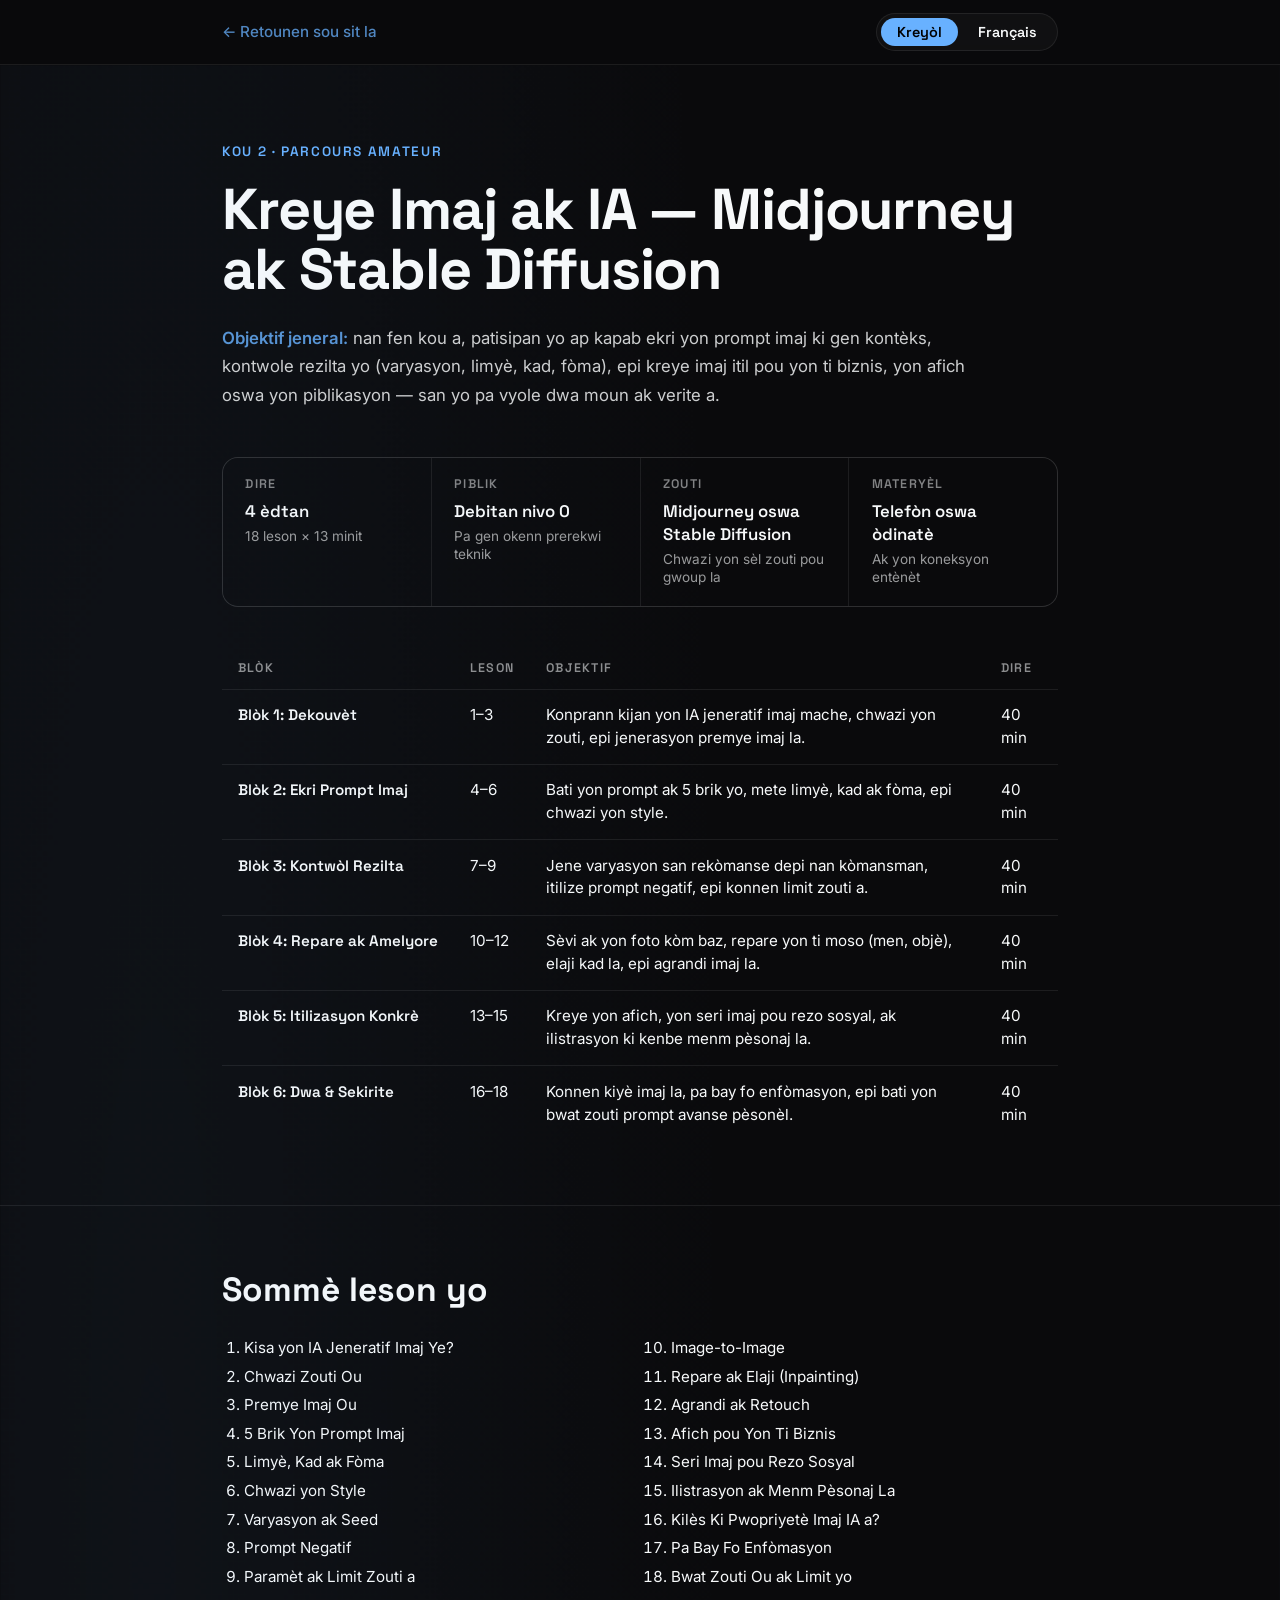
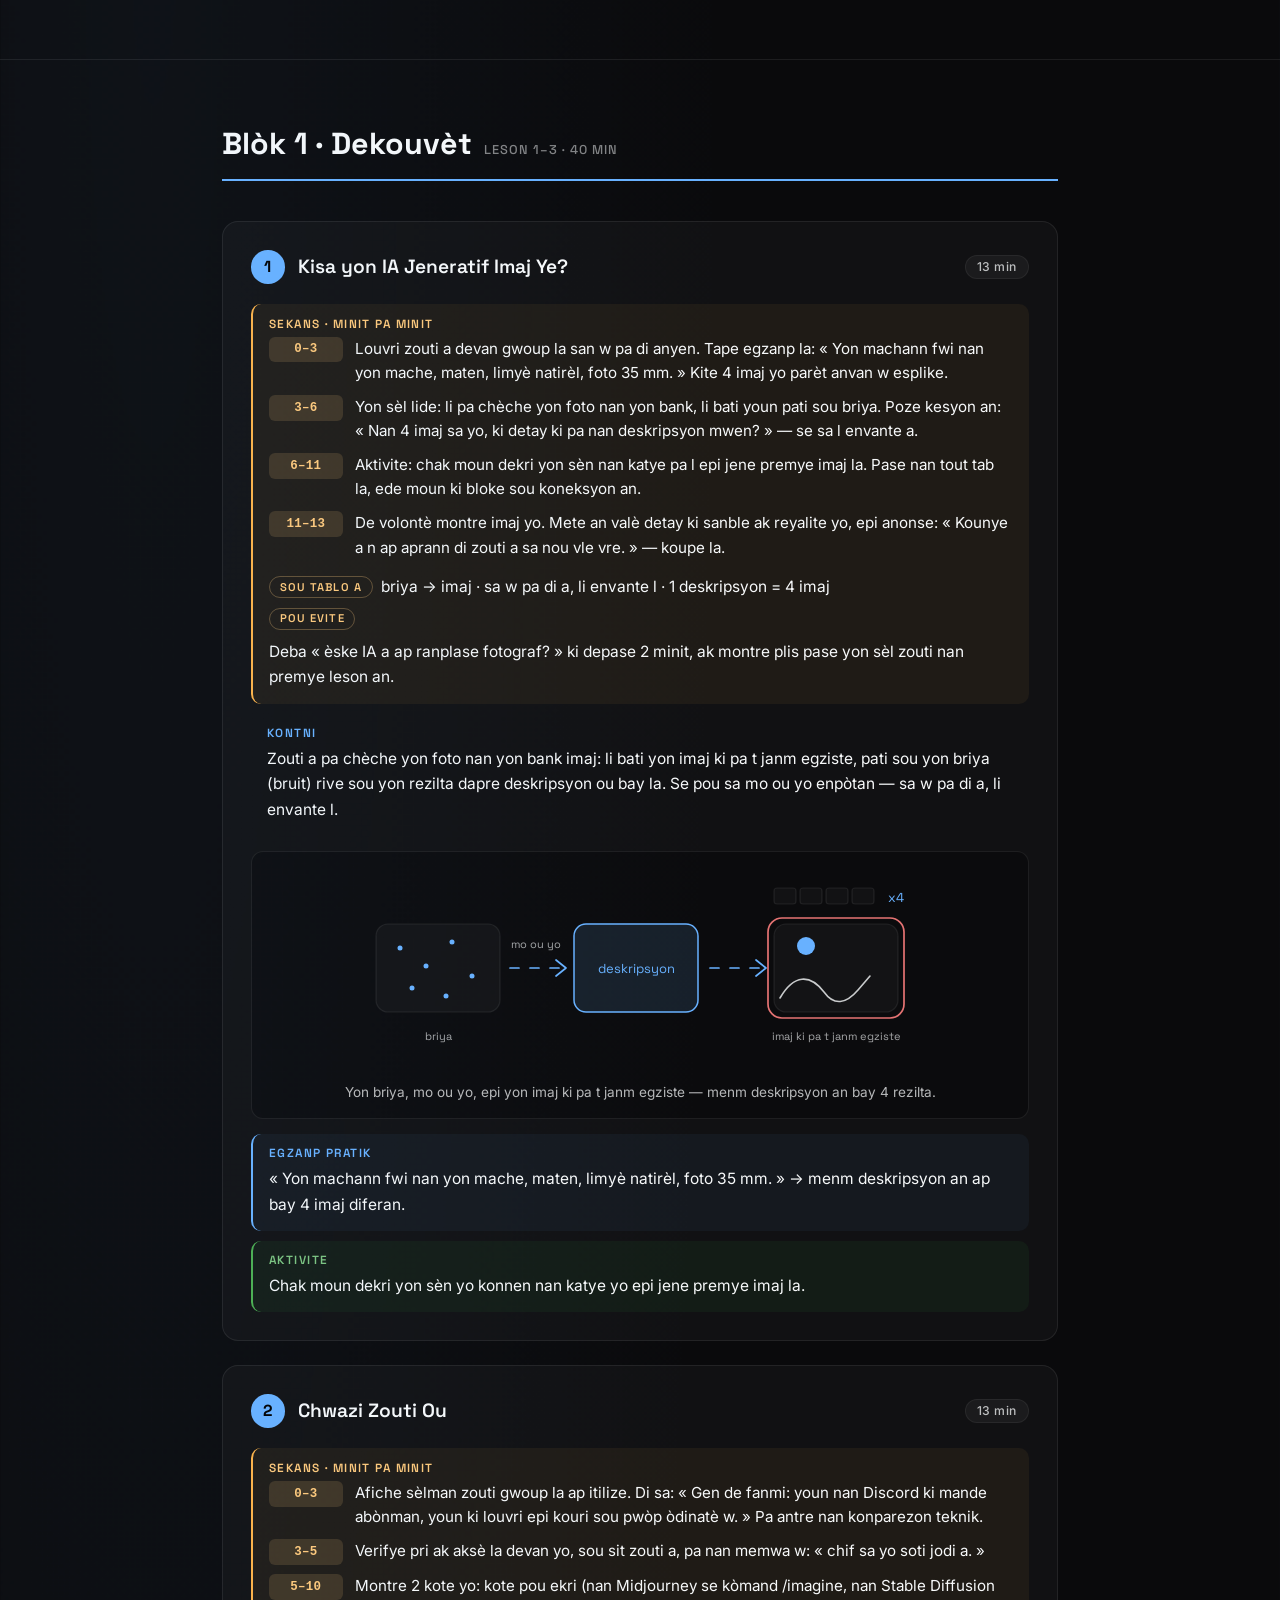
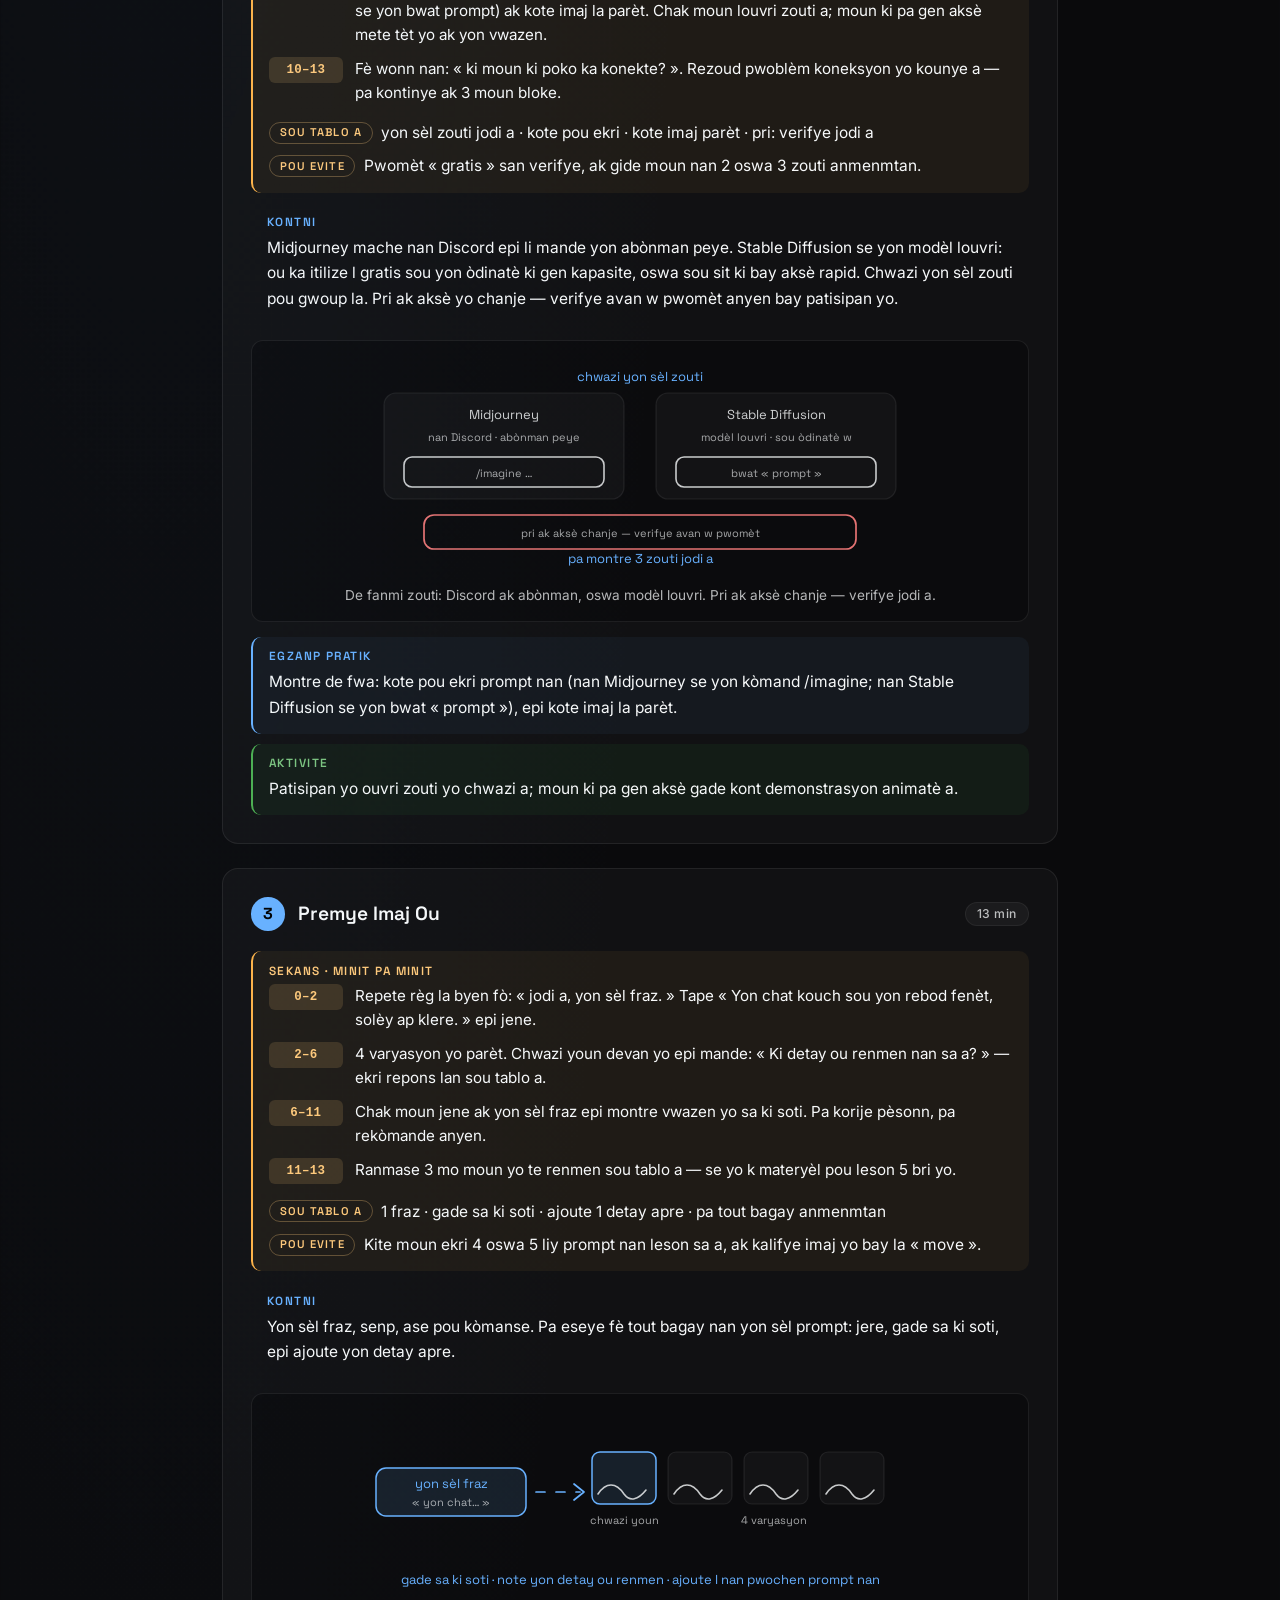
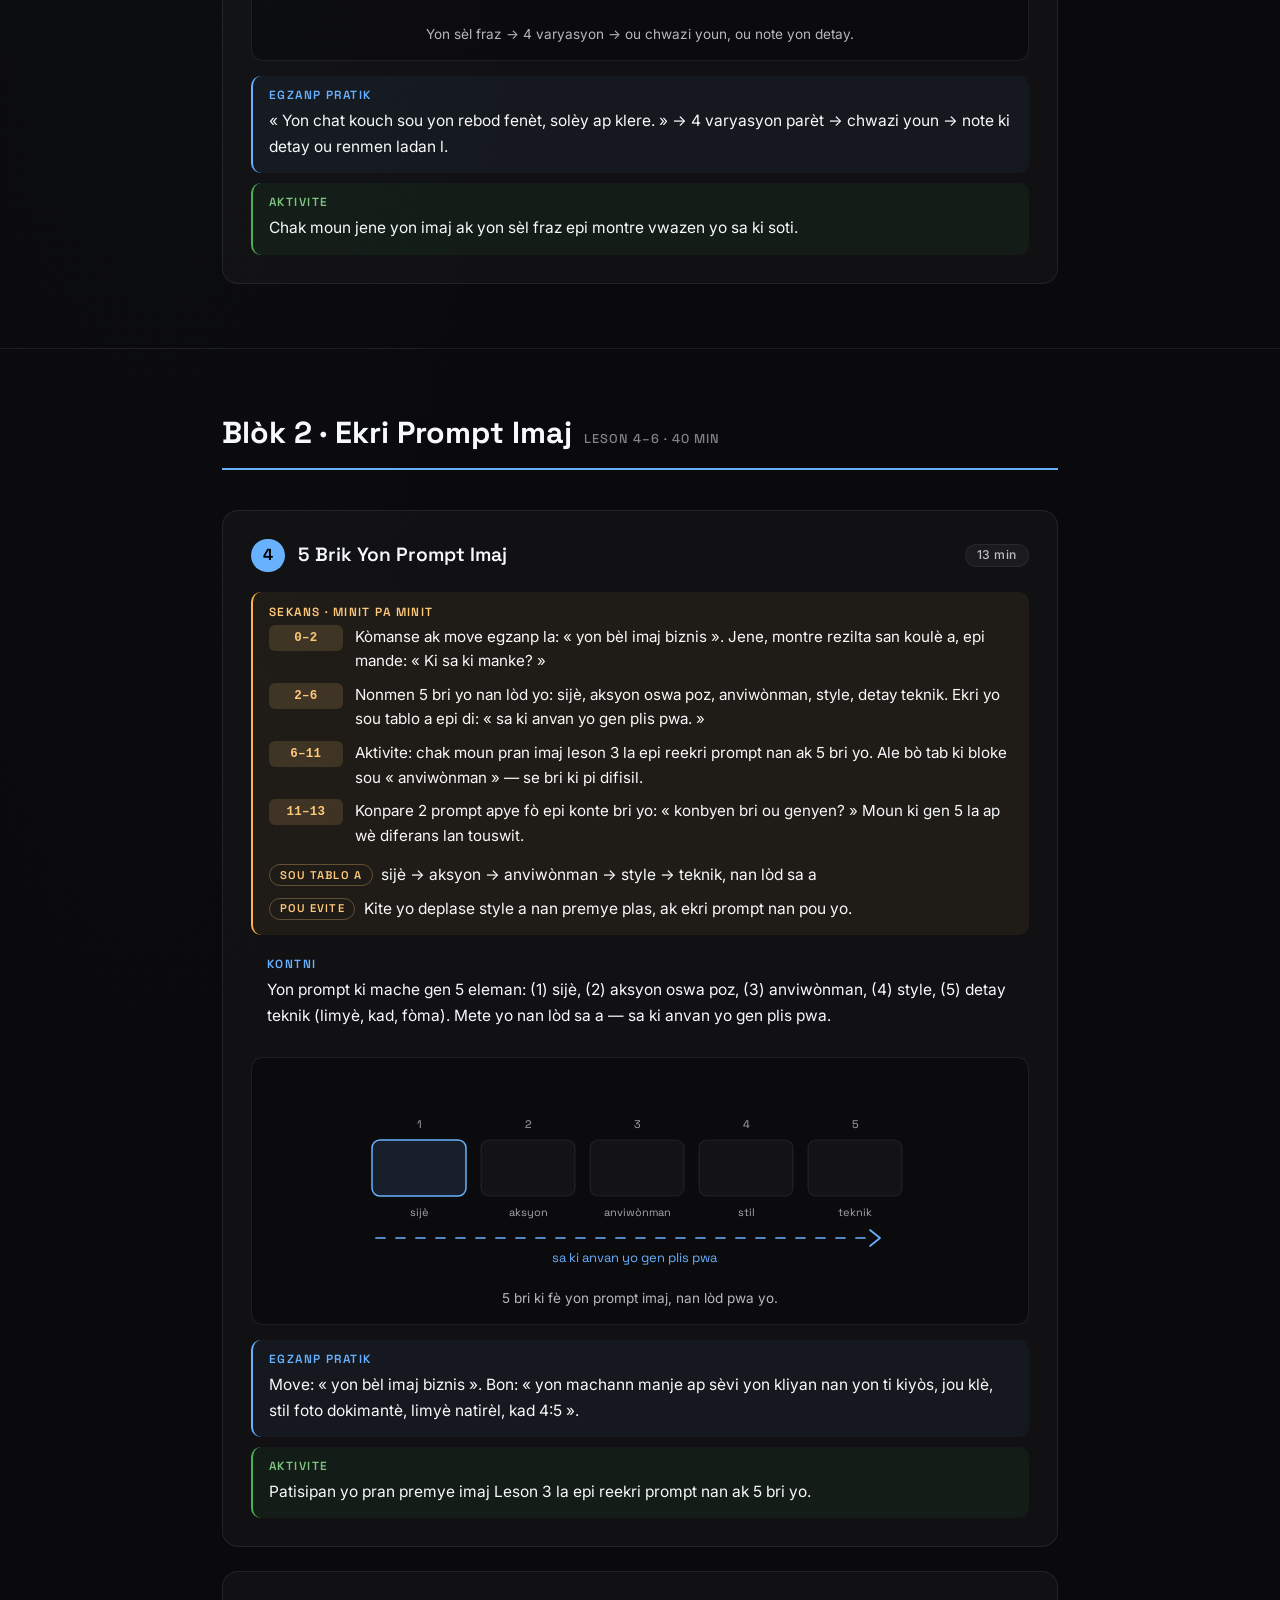
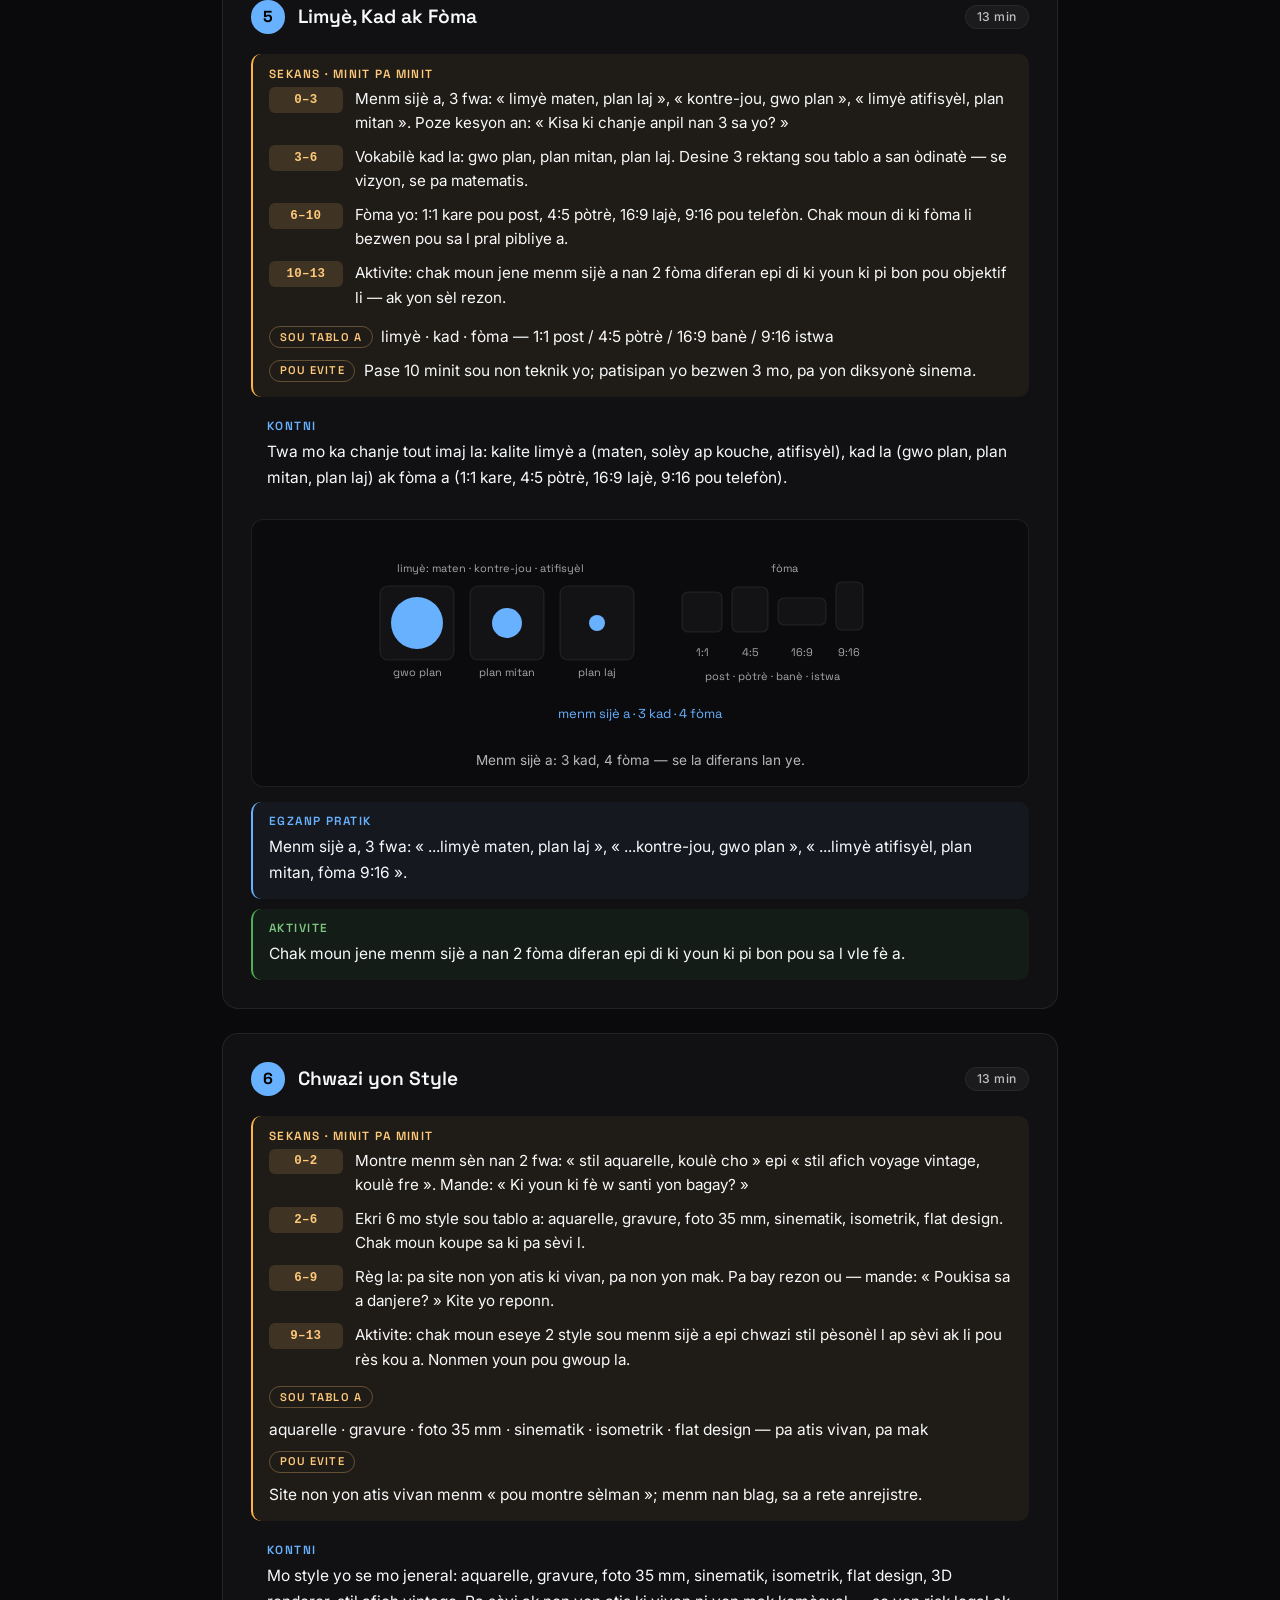
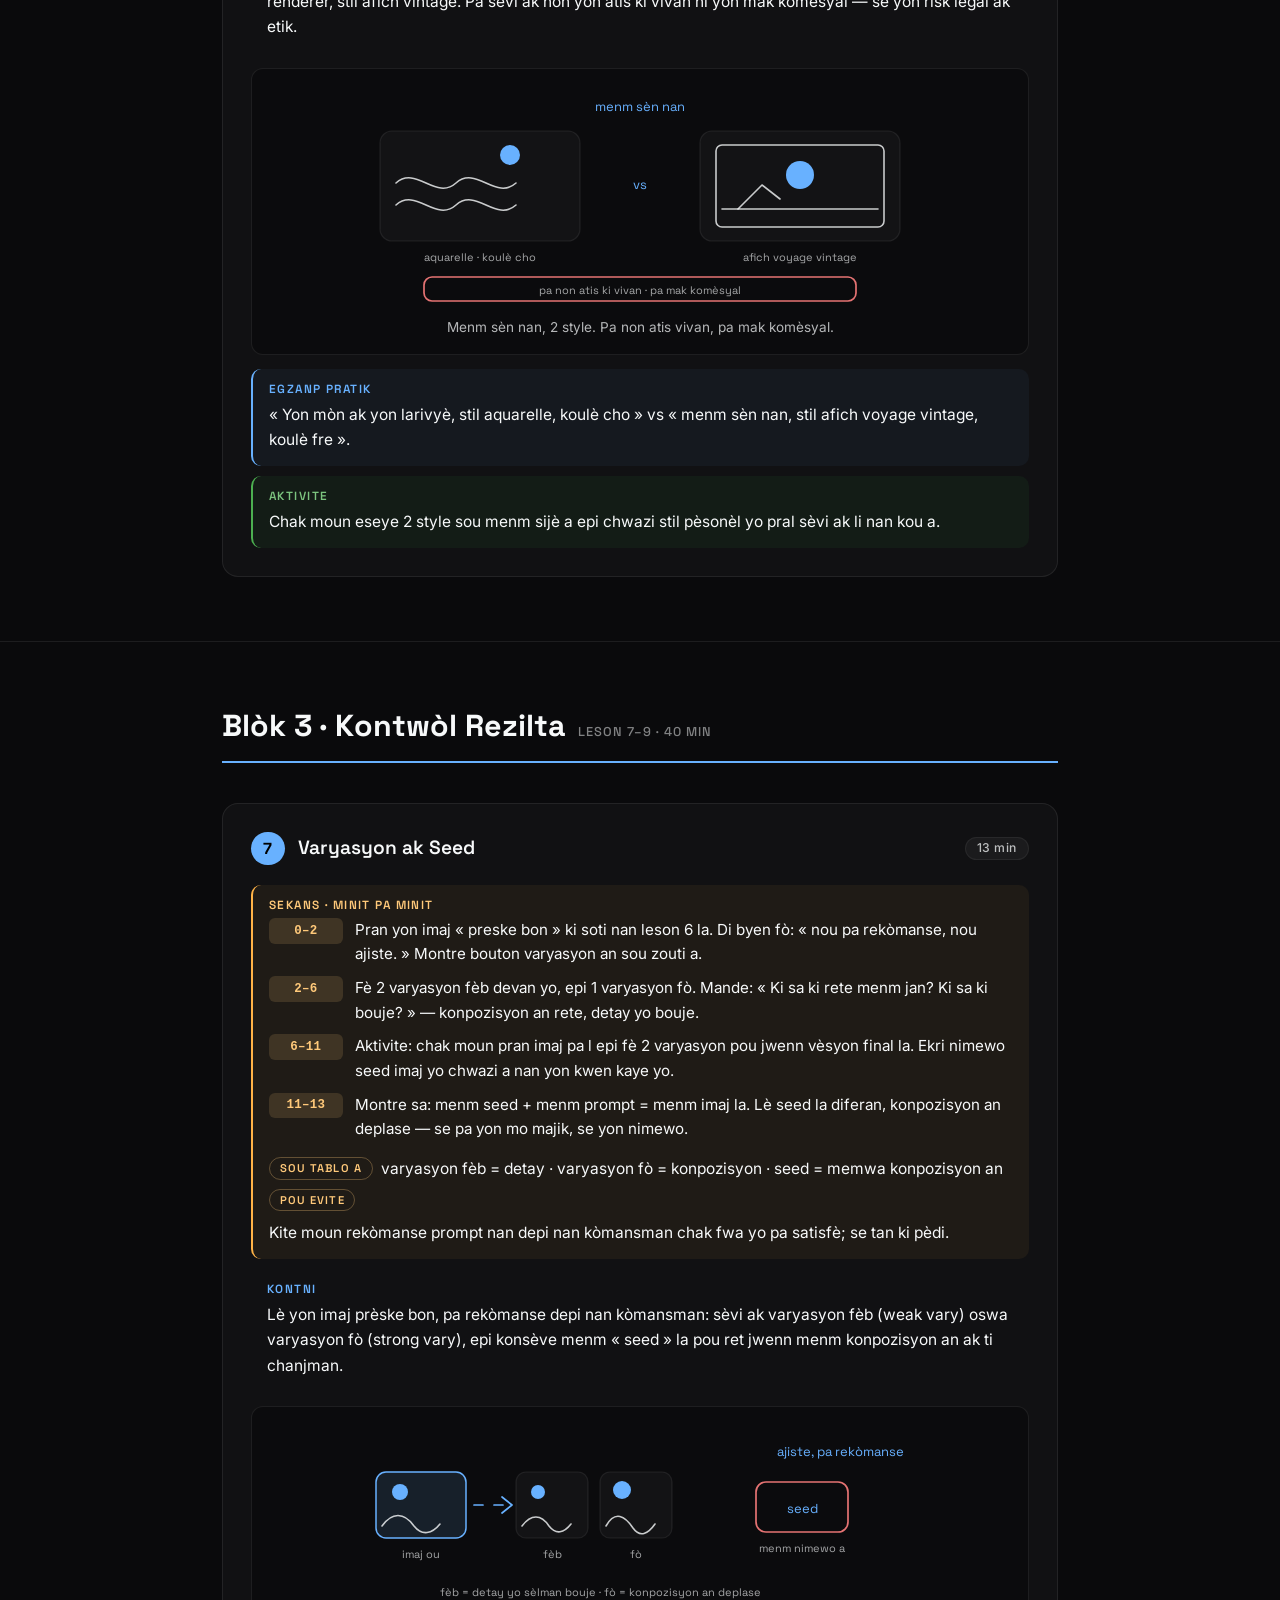
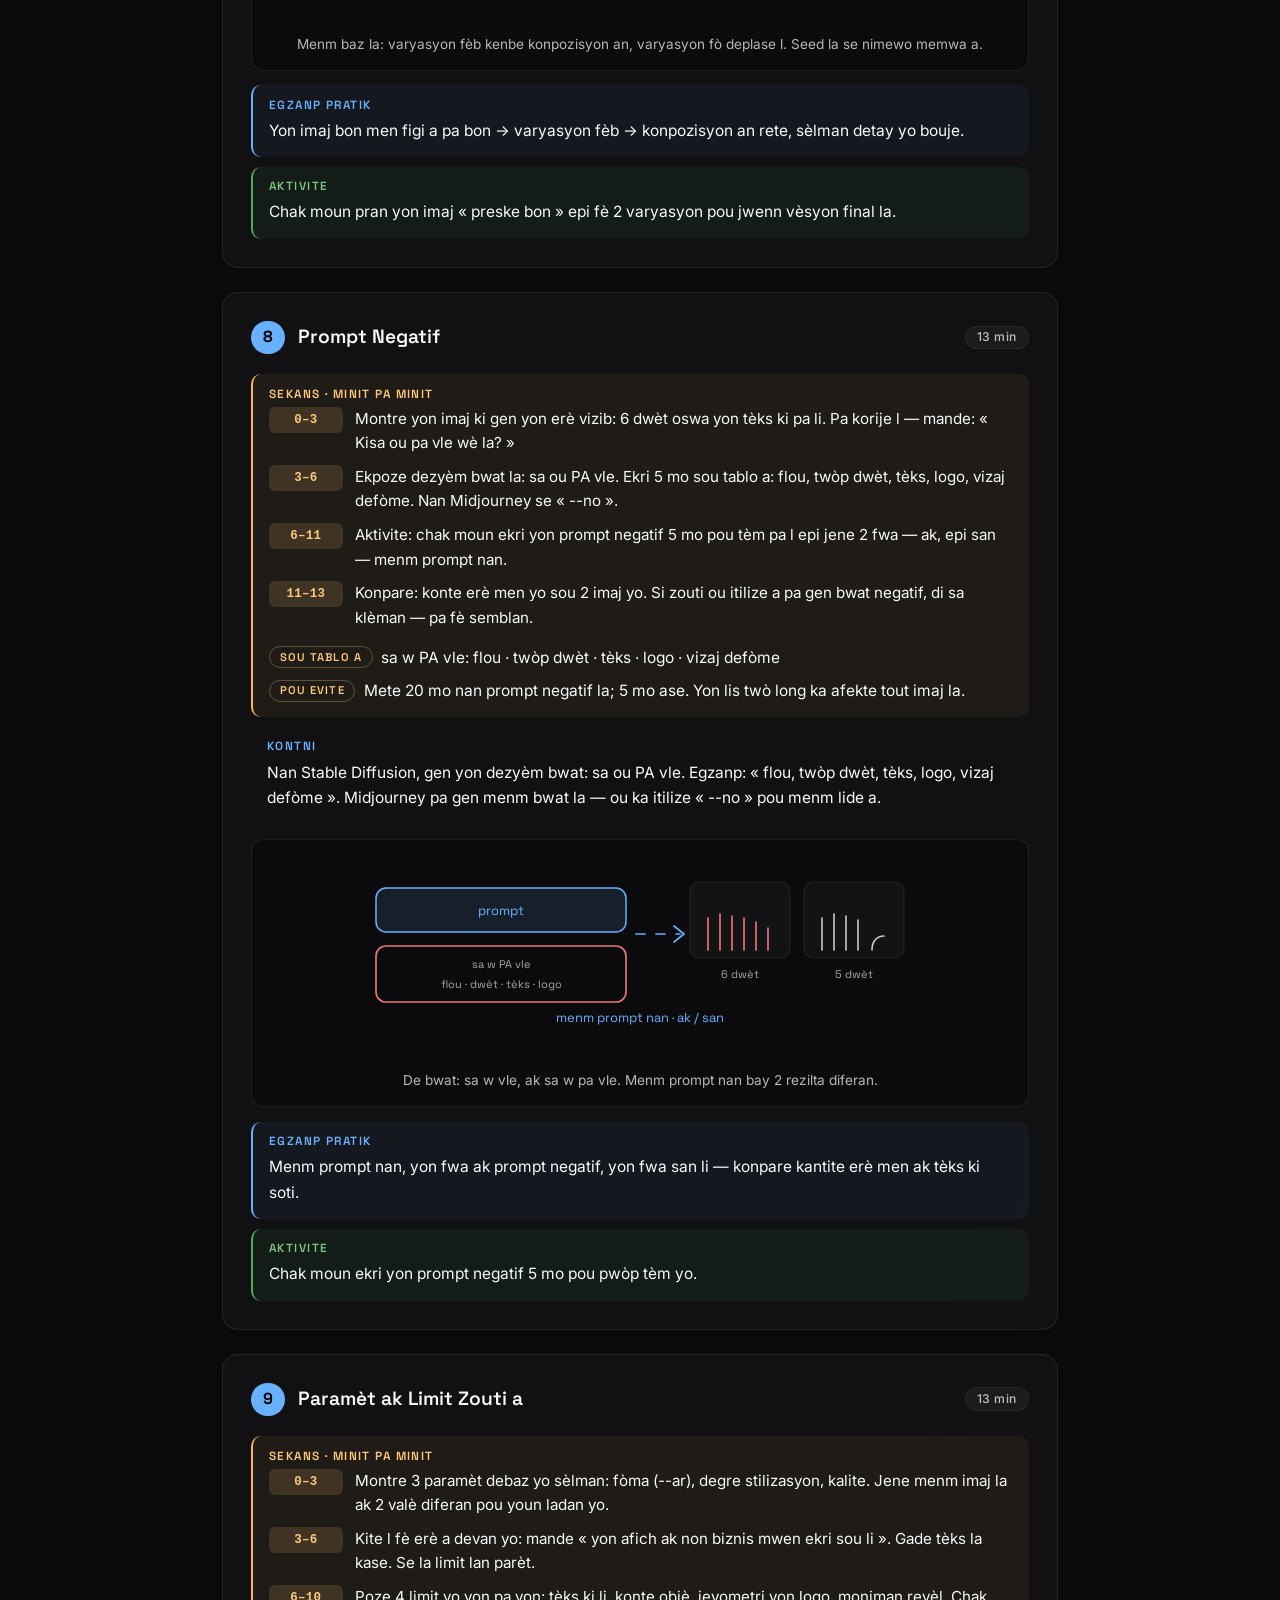
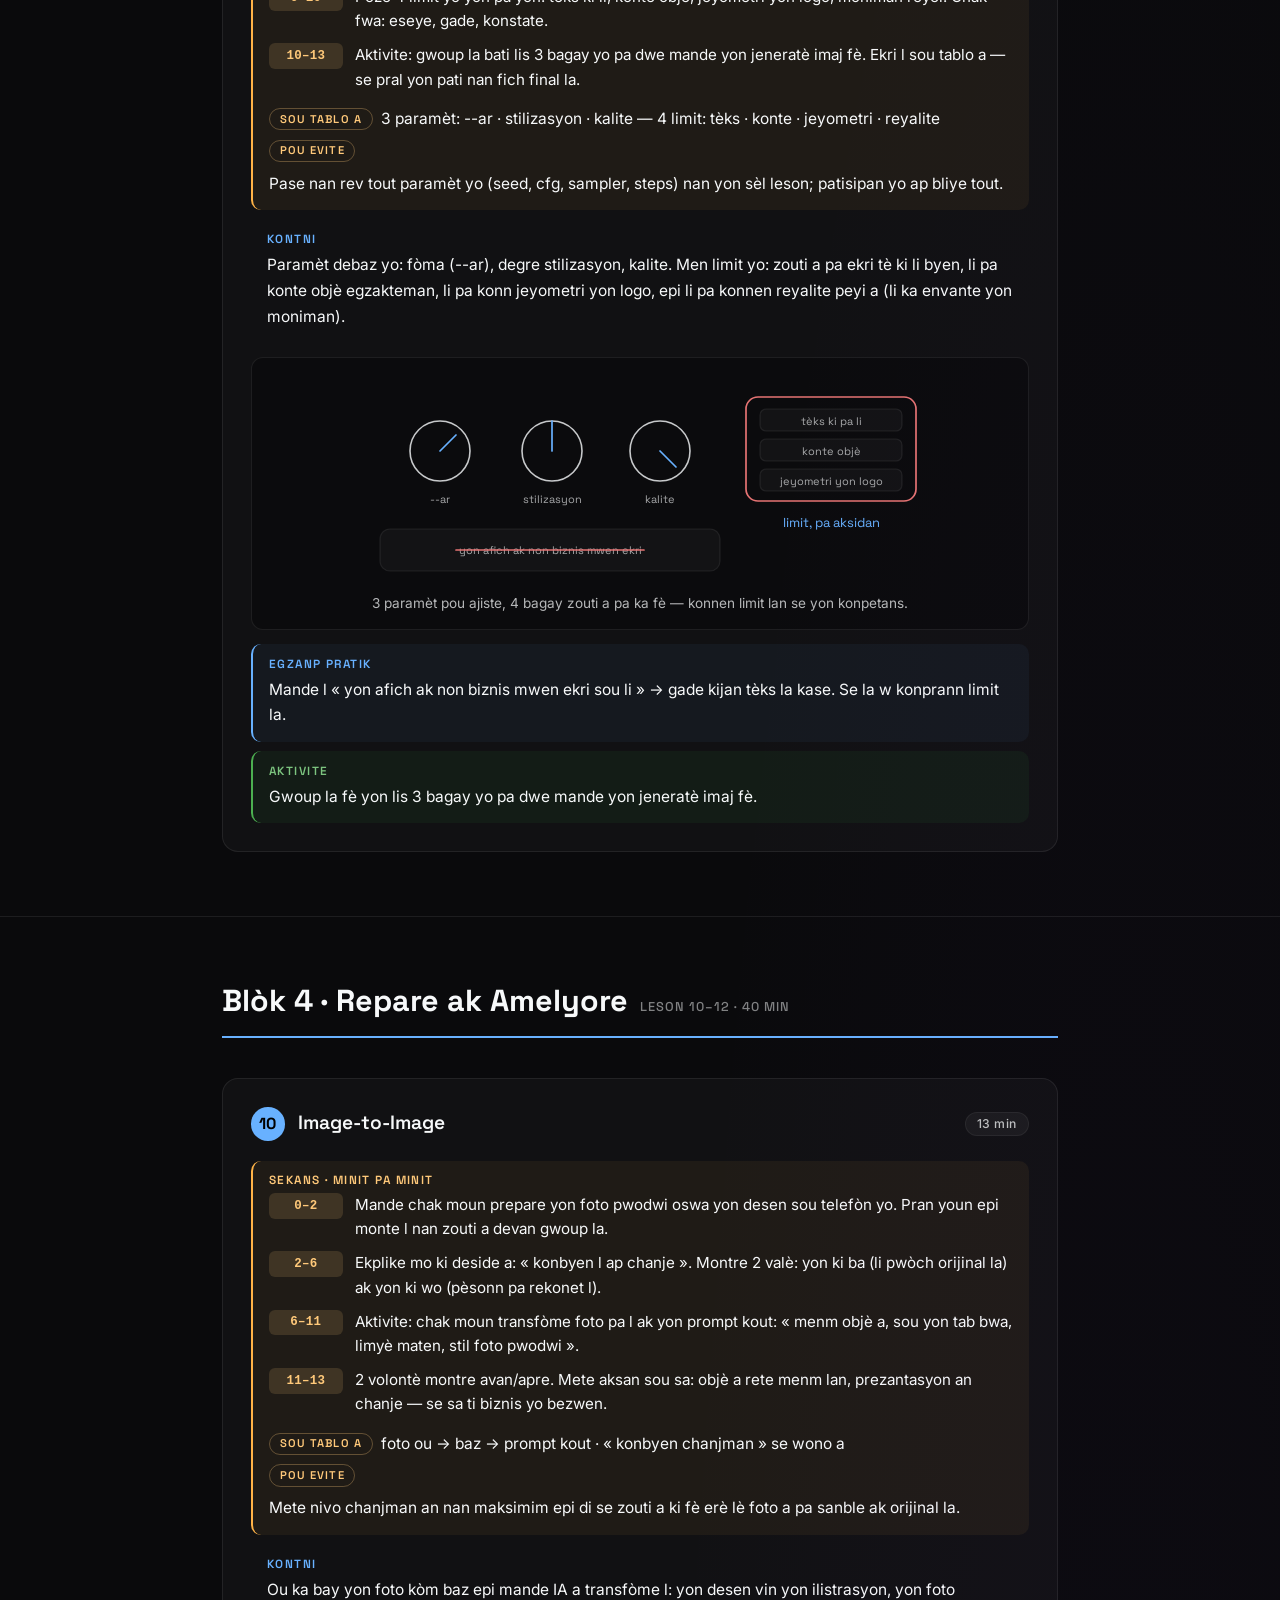
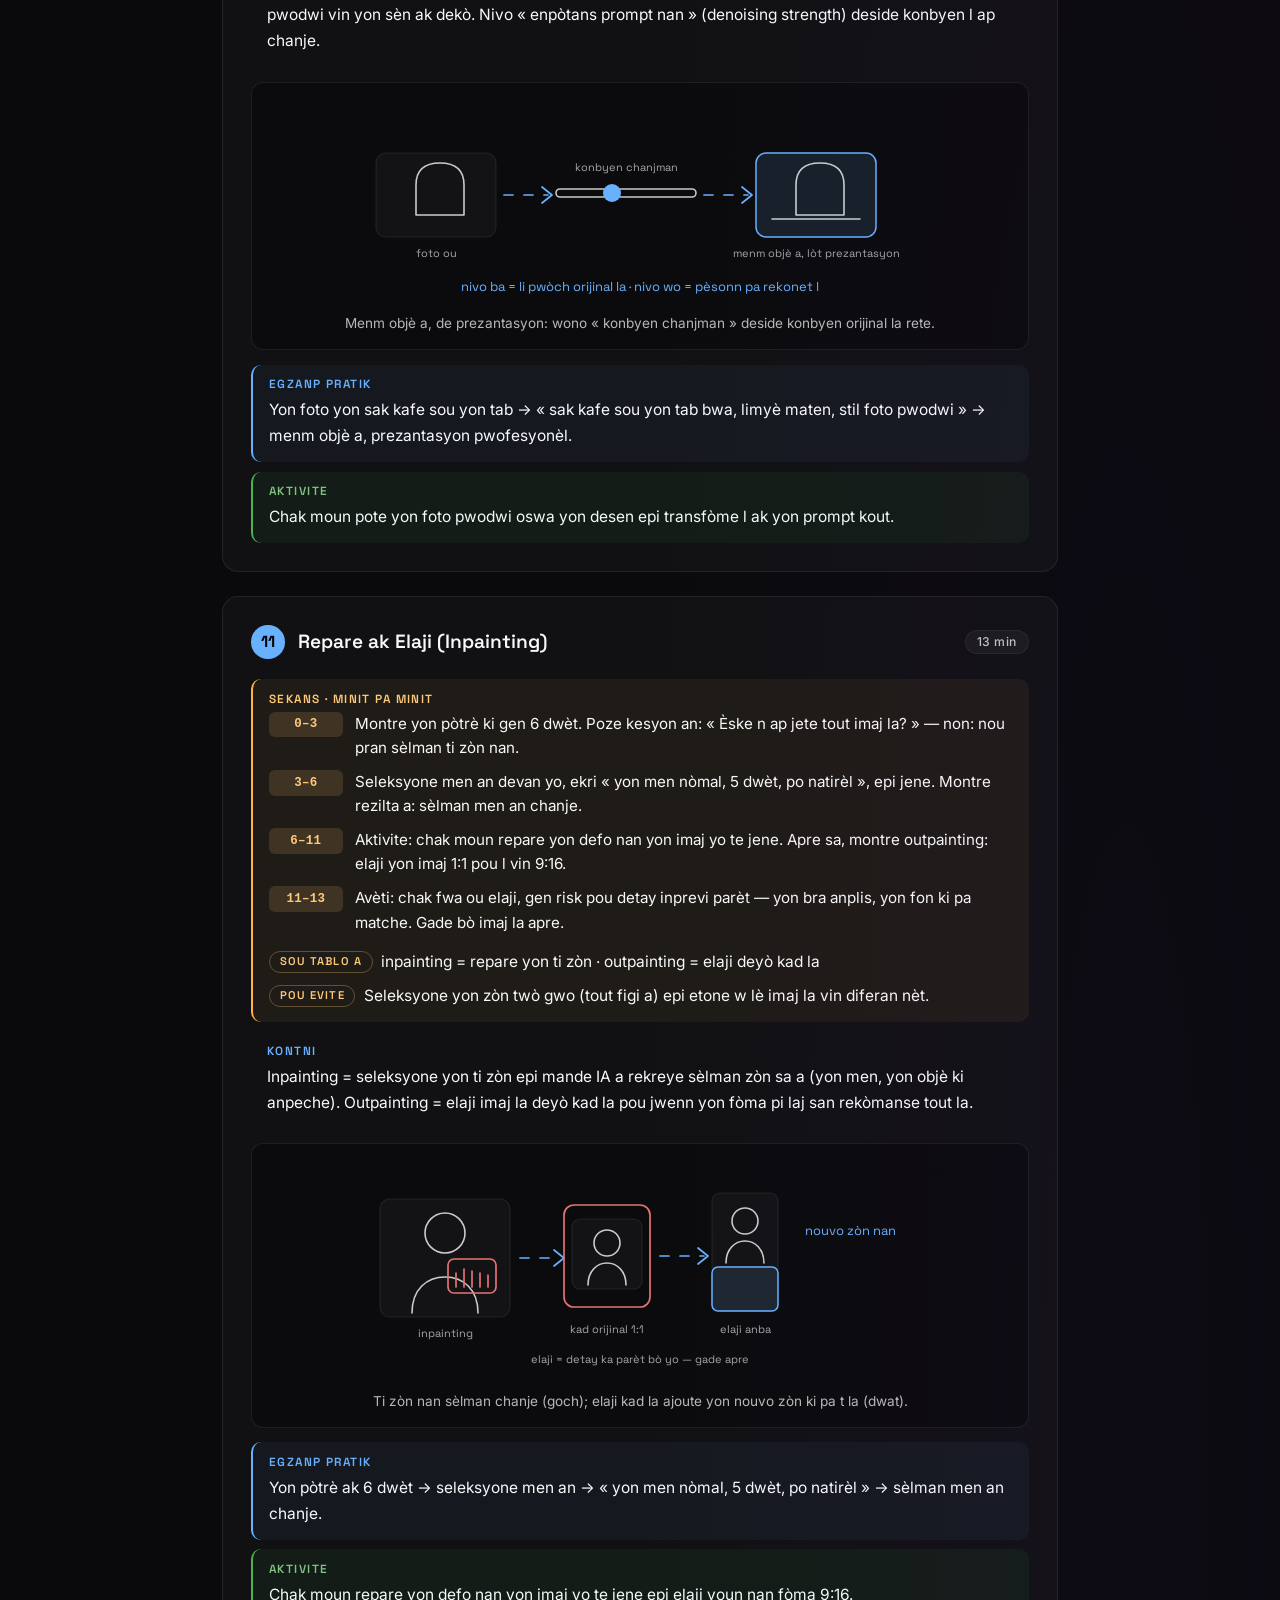
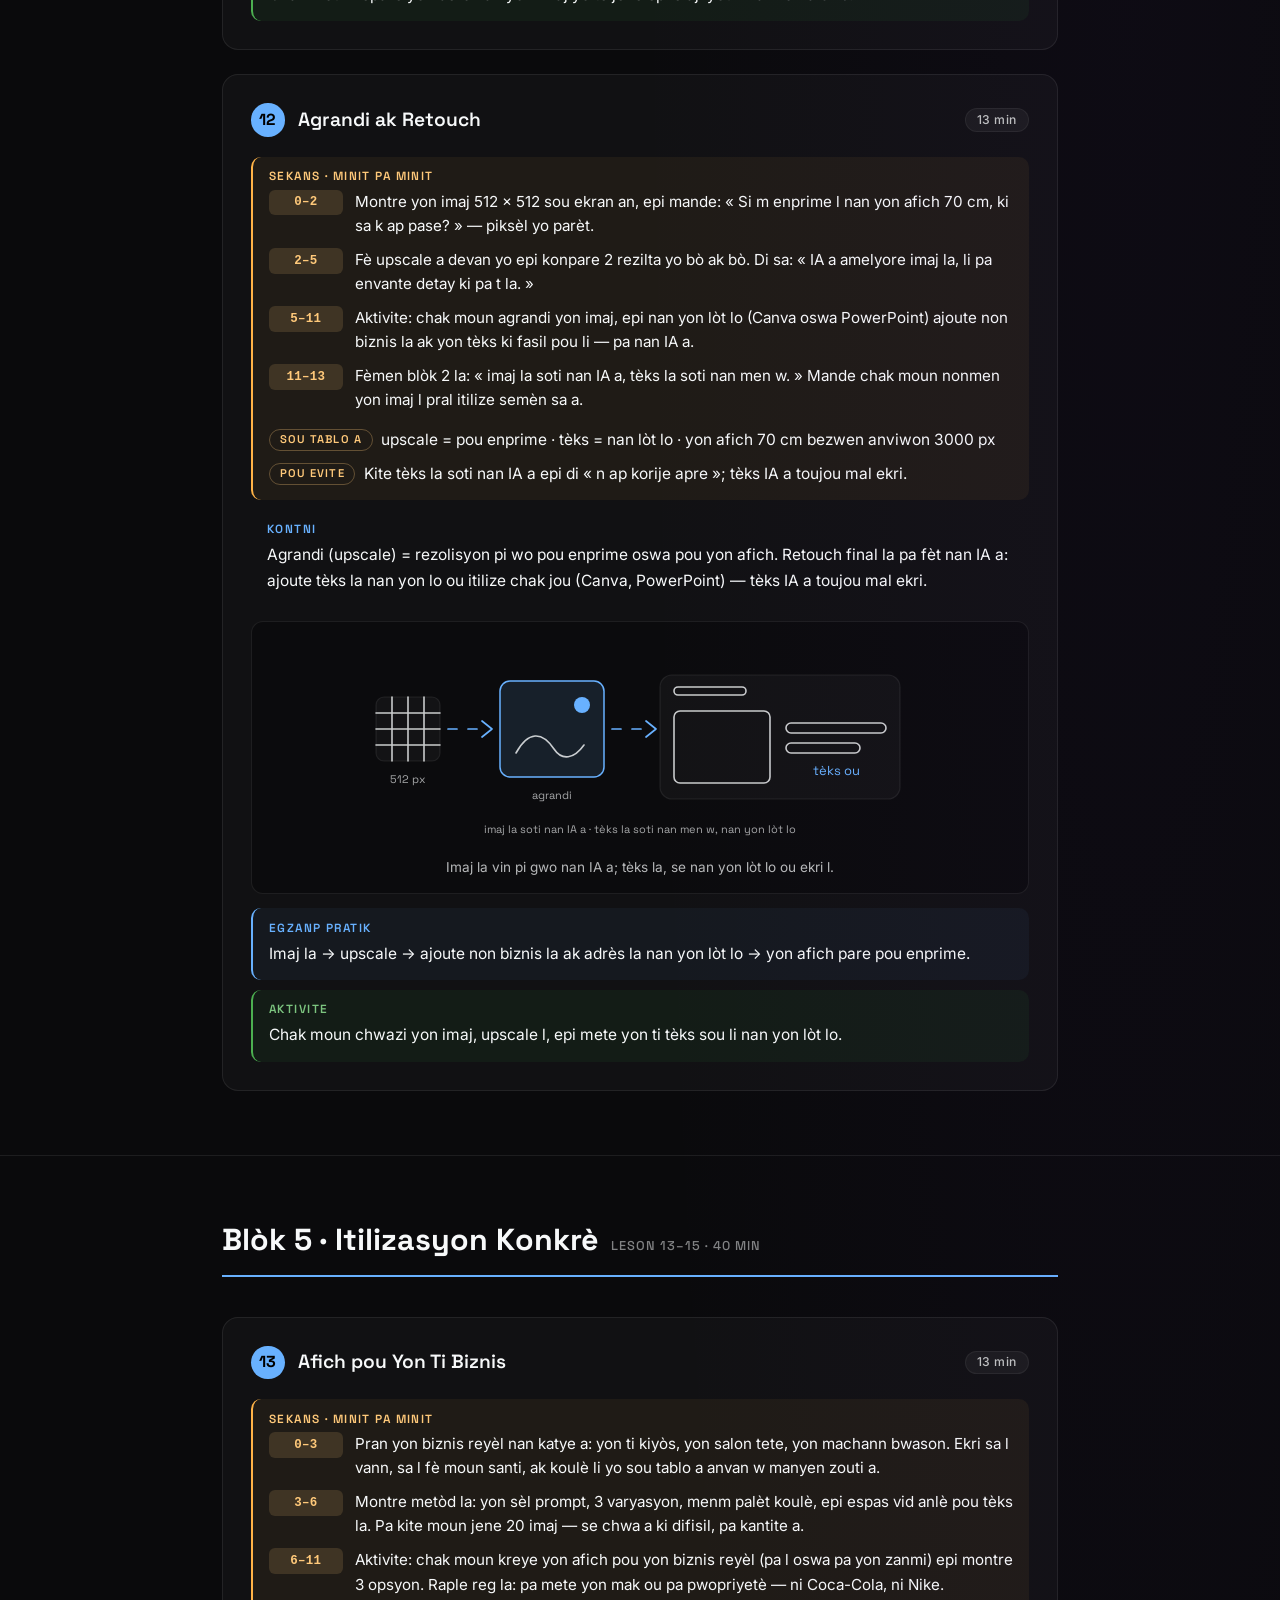
==== commit 18fc1df6: "Fix Kreyòl spelling of the prerequisite line in the first three course sheets" ====
--- a/kou-ia-images.html
+++ b/kou-ia-images.html
@@ -68,7 +68,7 @@
                     <div class="fact">
                         <dt><span lang="ht">Piblik</span><span lang="fr">Public</span></dt>
                         <dd><span lang="ht">Debitan nivo 0</span><span lang="fr">Débutants, niveau 0</span></dd>
-                        <dd class="fact-sub"><span lang="ht">Pa gen okenn prérequis teknik</span><span lang="fr">Aucun prérequis technique</span></dd>
+                        <dd class="fact-sub"><span lang="ht">Pa gen okenn prerekwi teknik</span><span lang="fr">Aucun prérequis technique</span></dd>
                     </div>
                     <div class="fact">
                         <dt><span lang="ht">Zouti</span><span lang="fr">Outils</span></dt>
